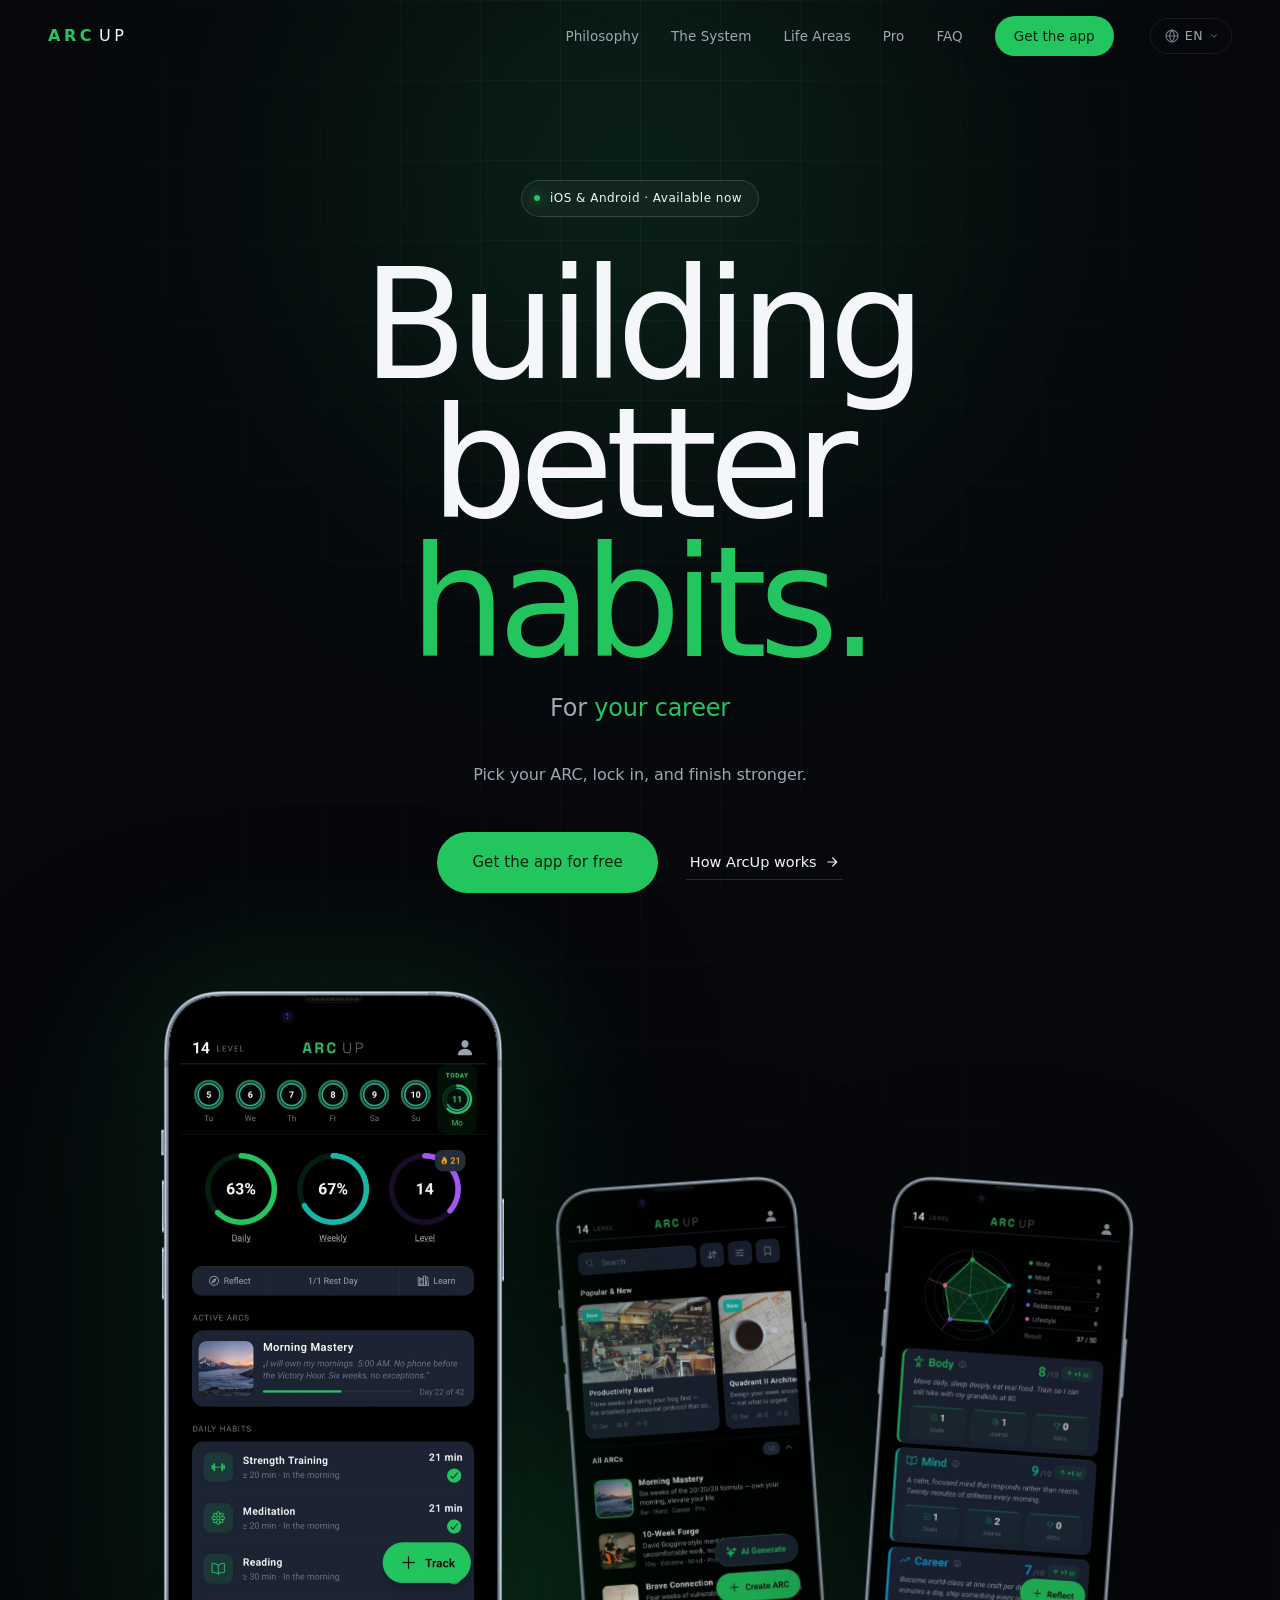
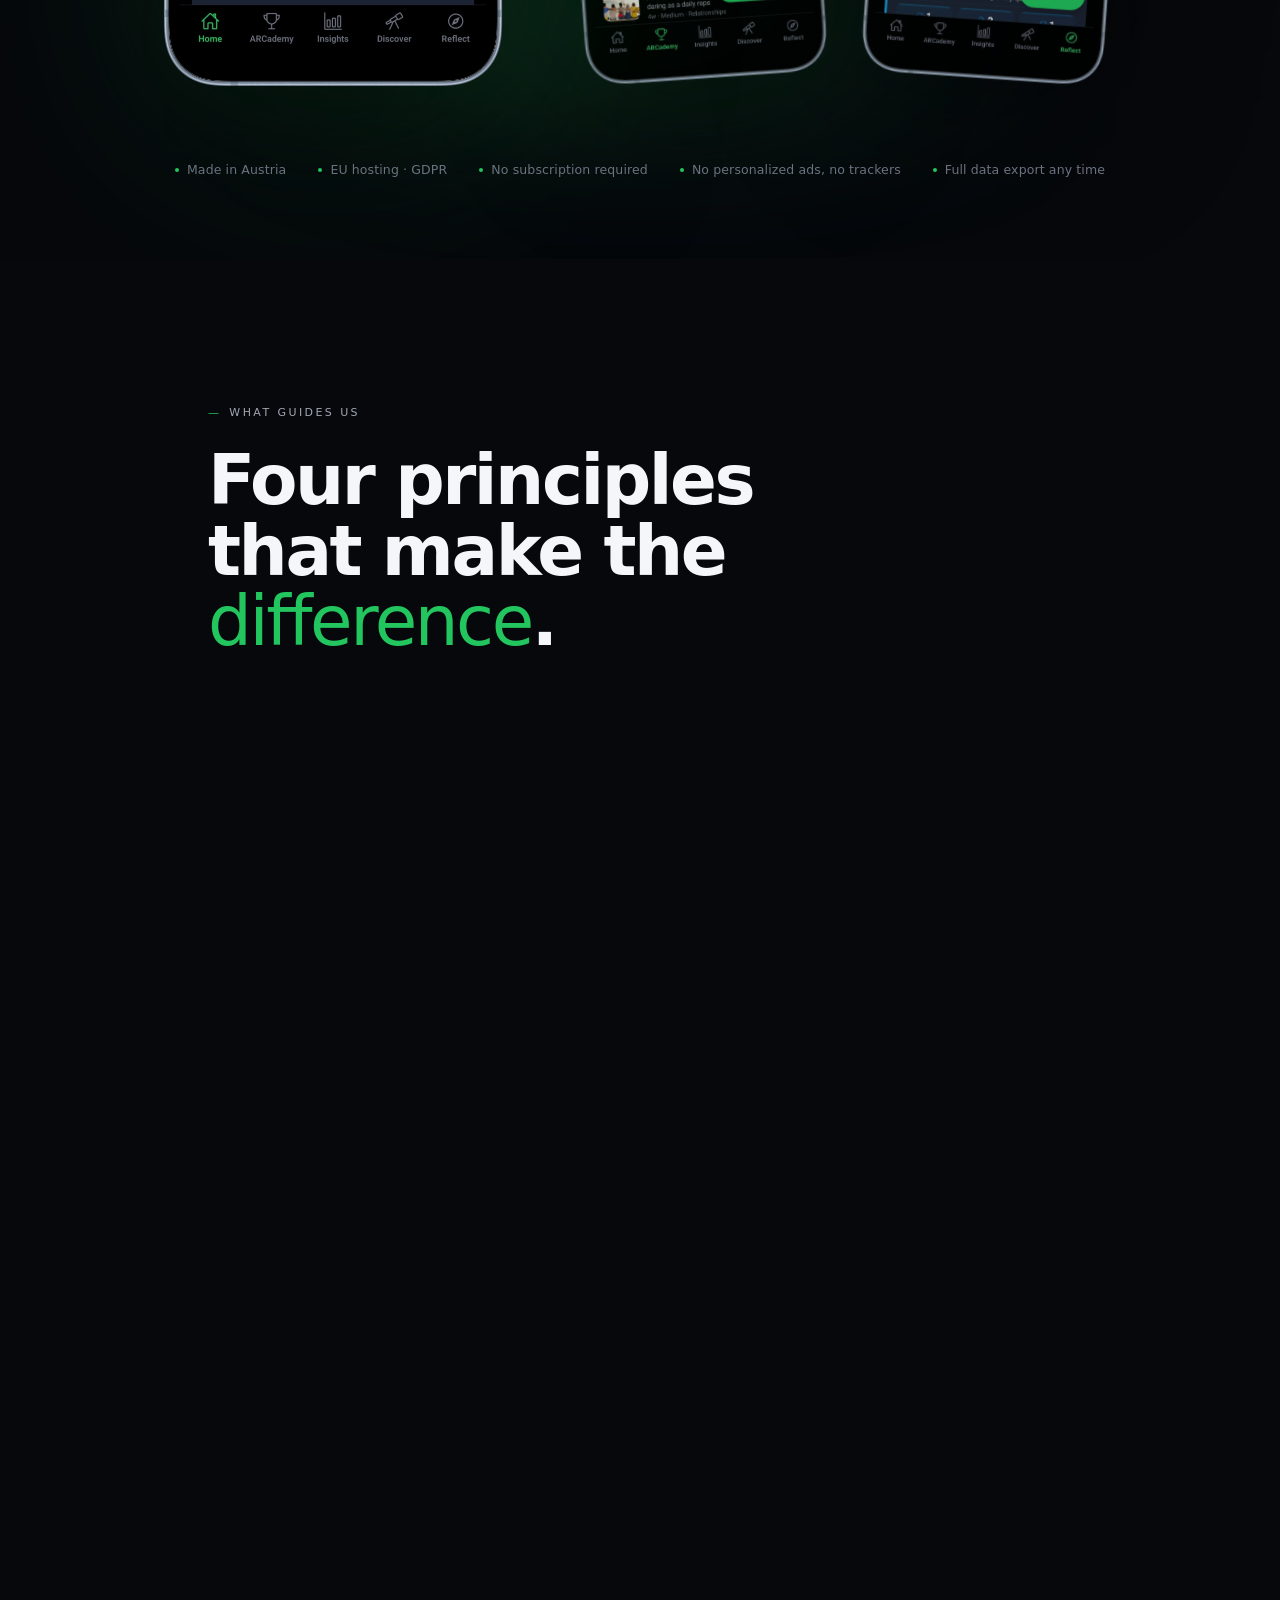
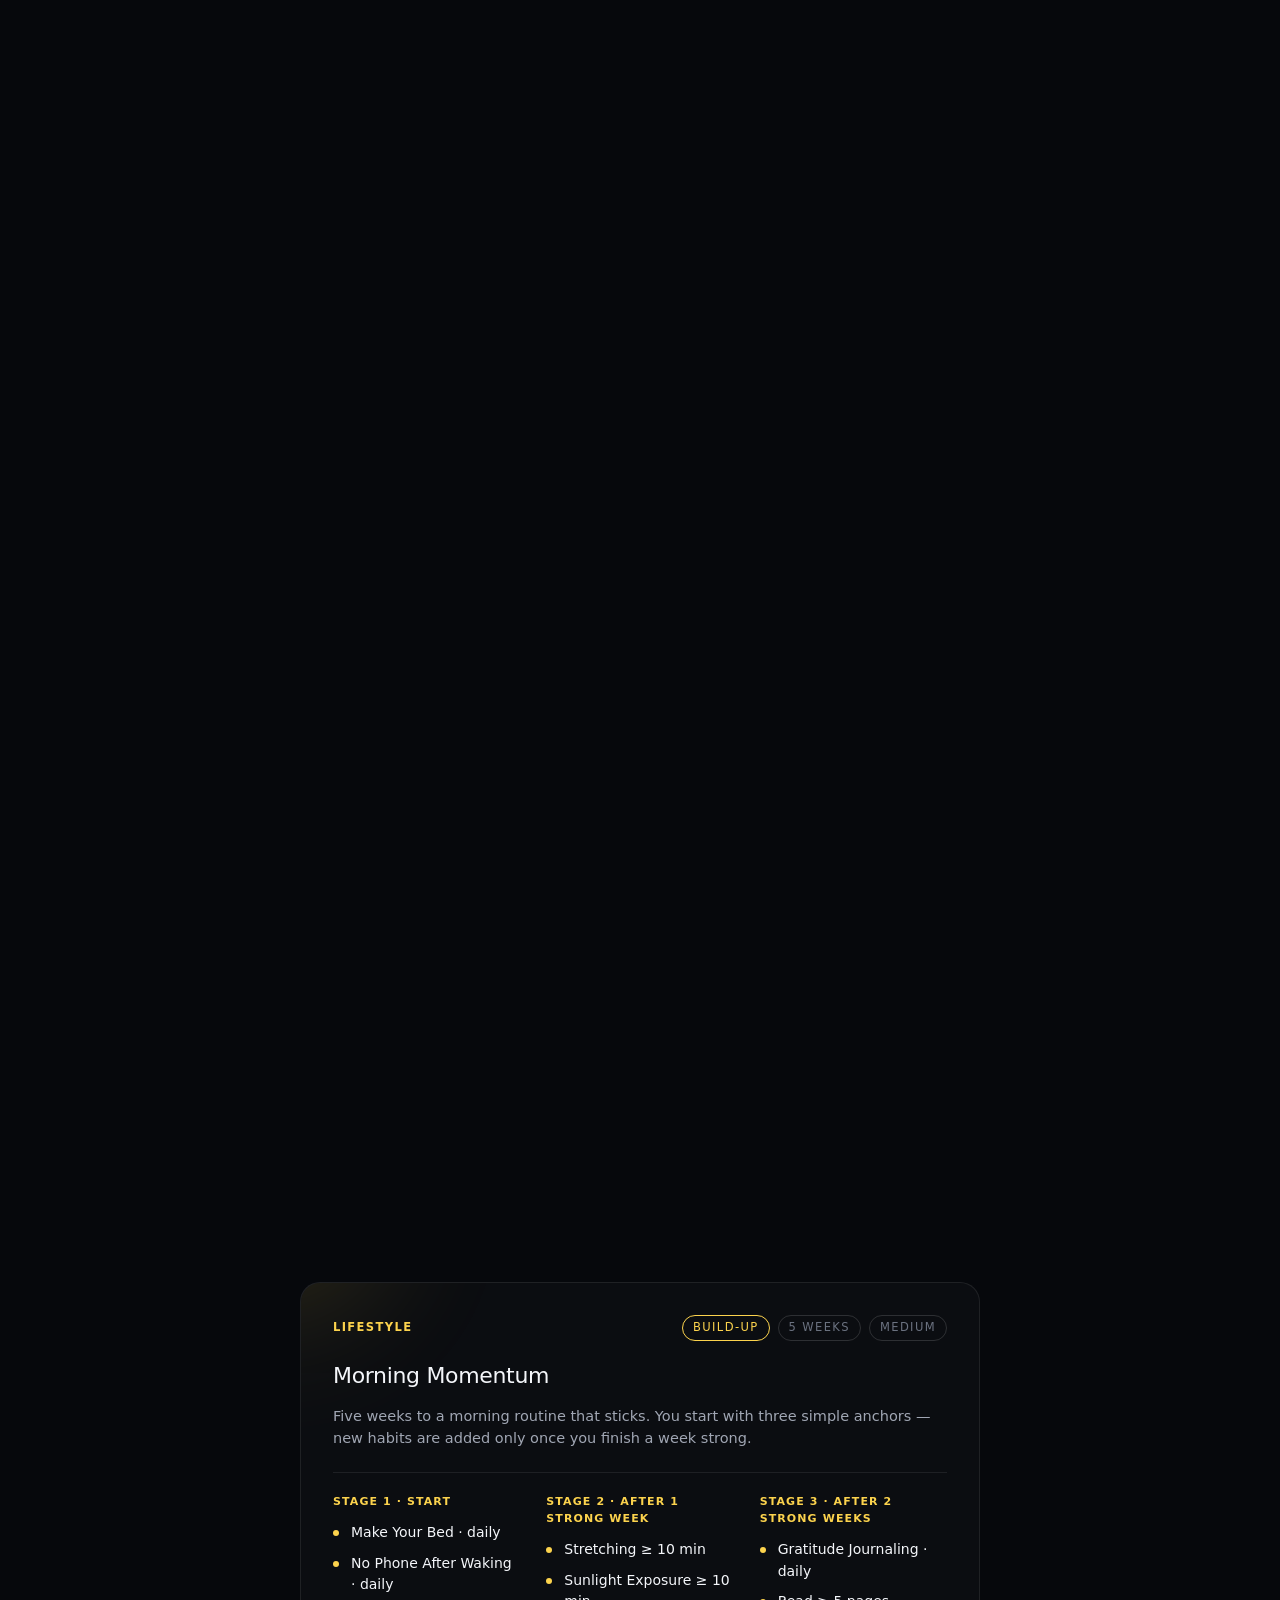
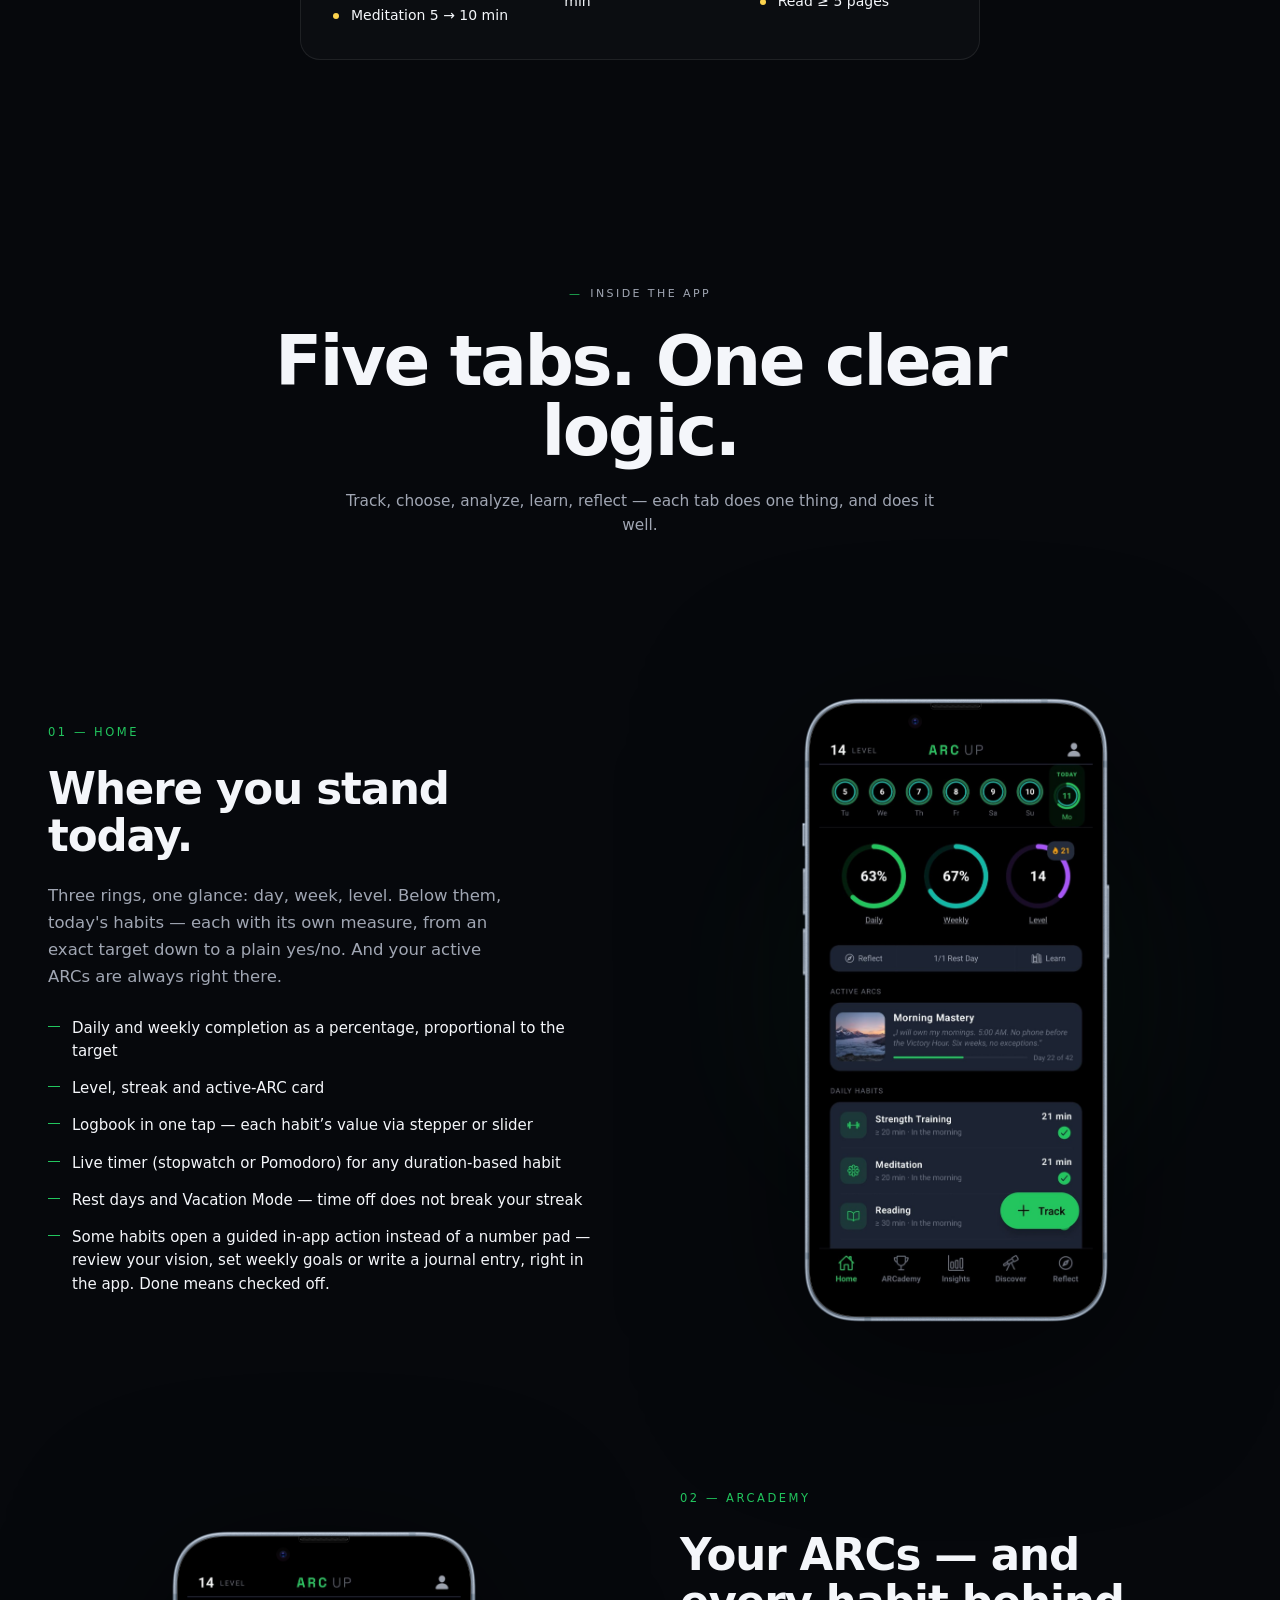
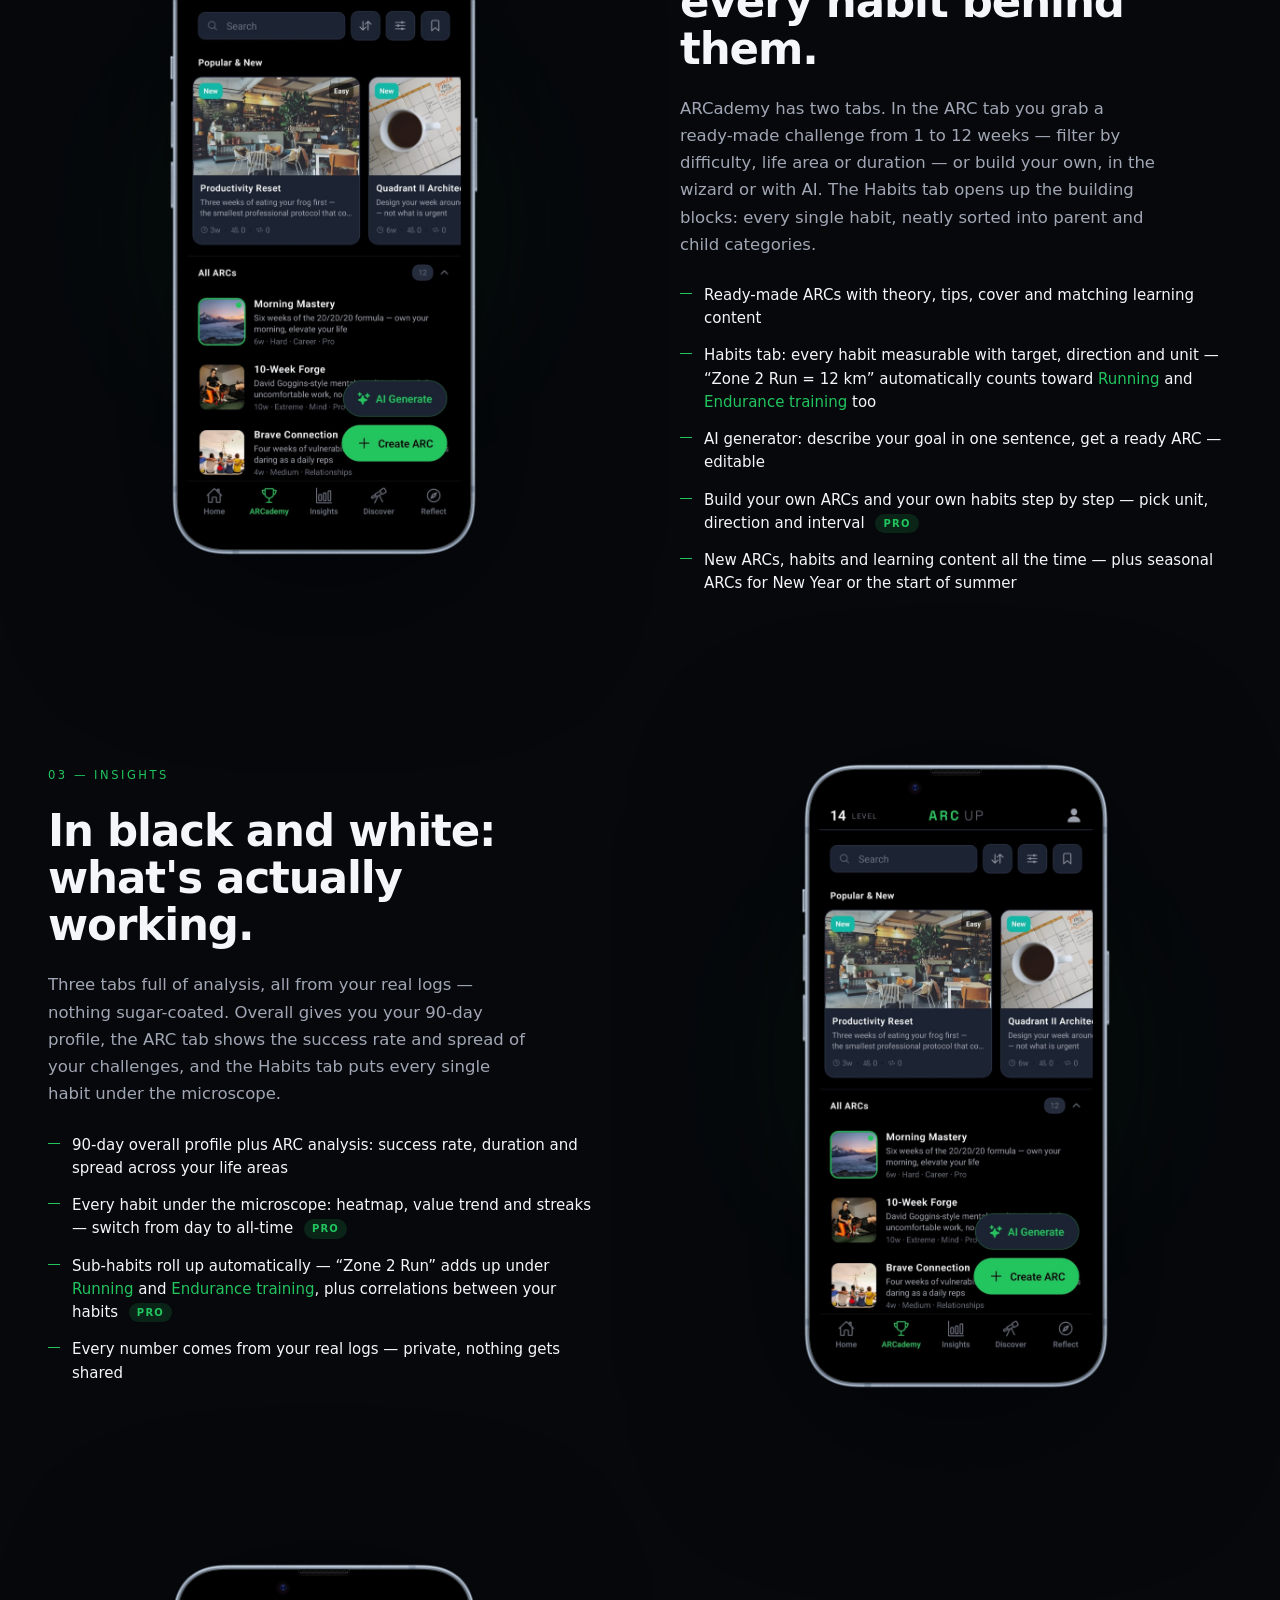
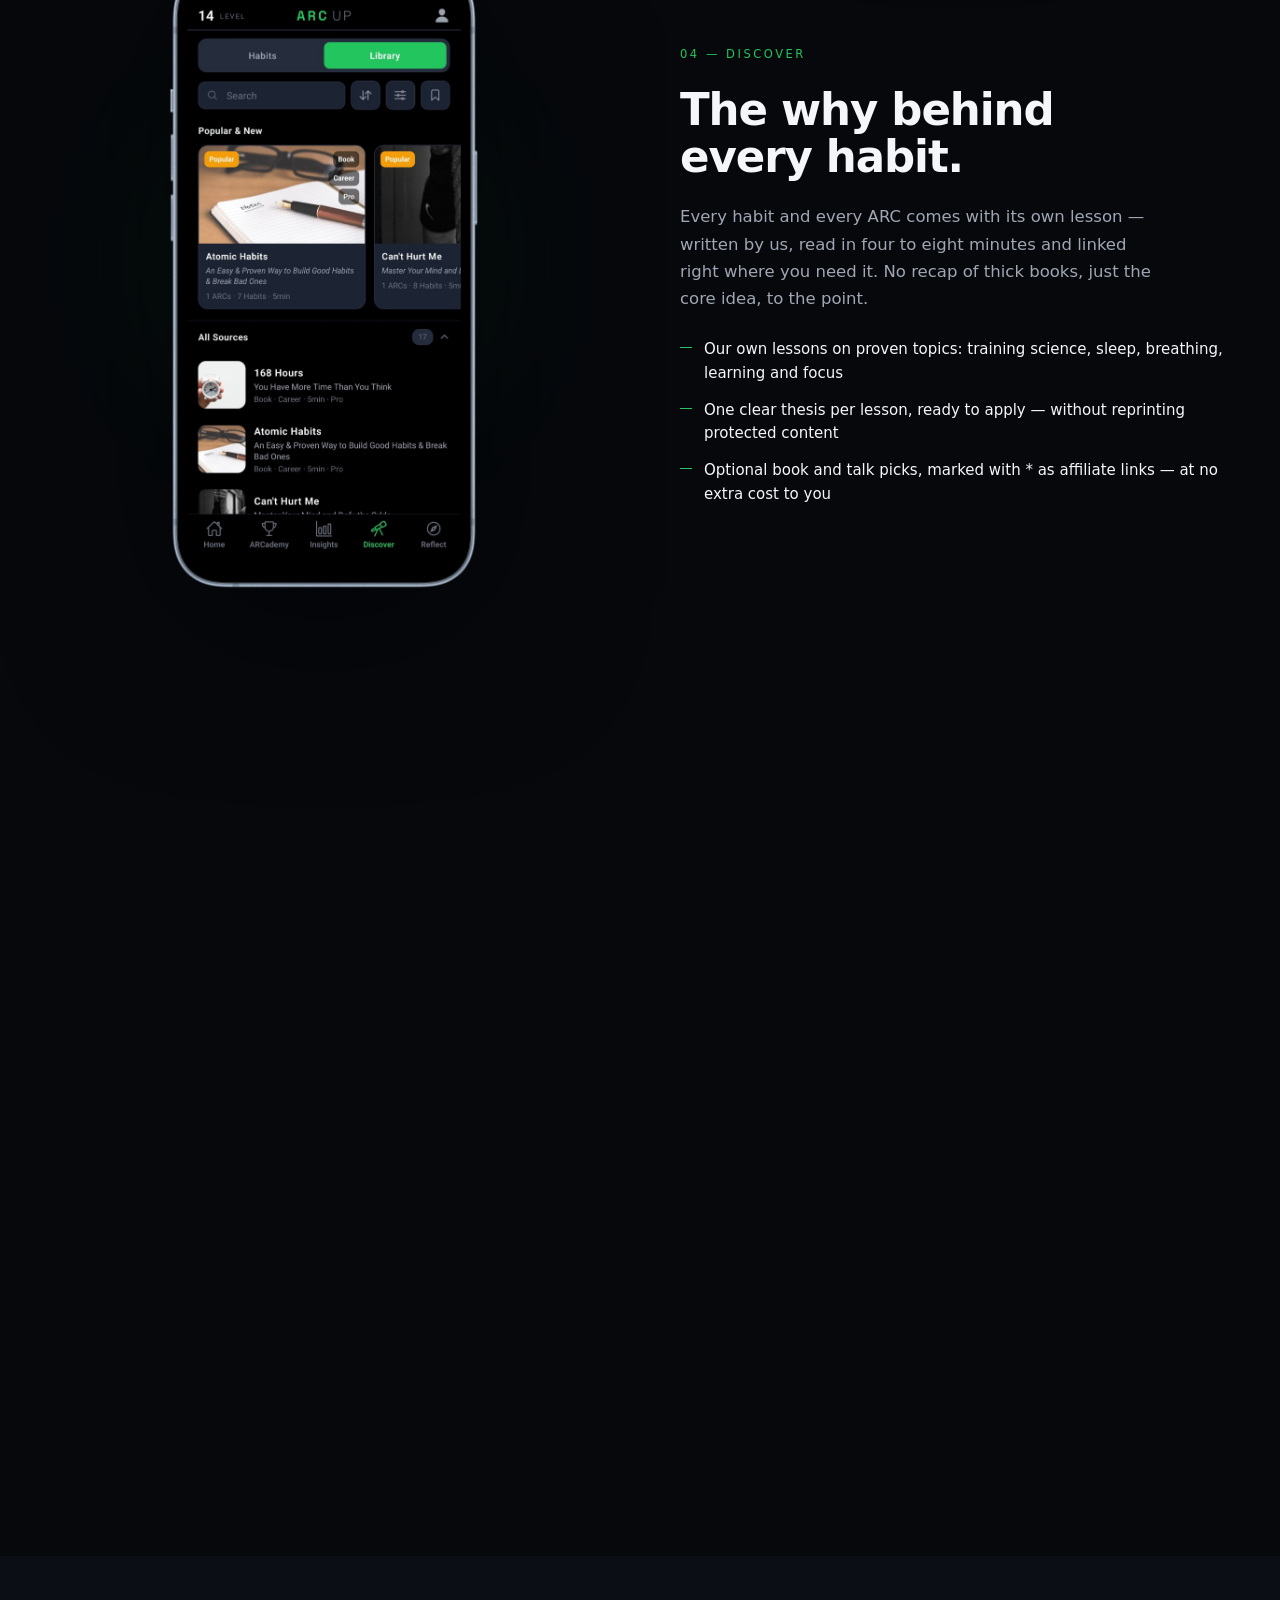
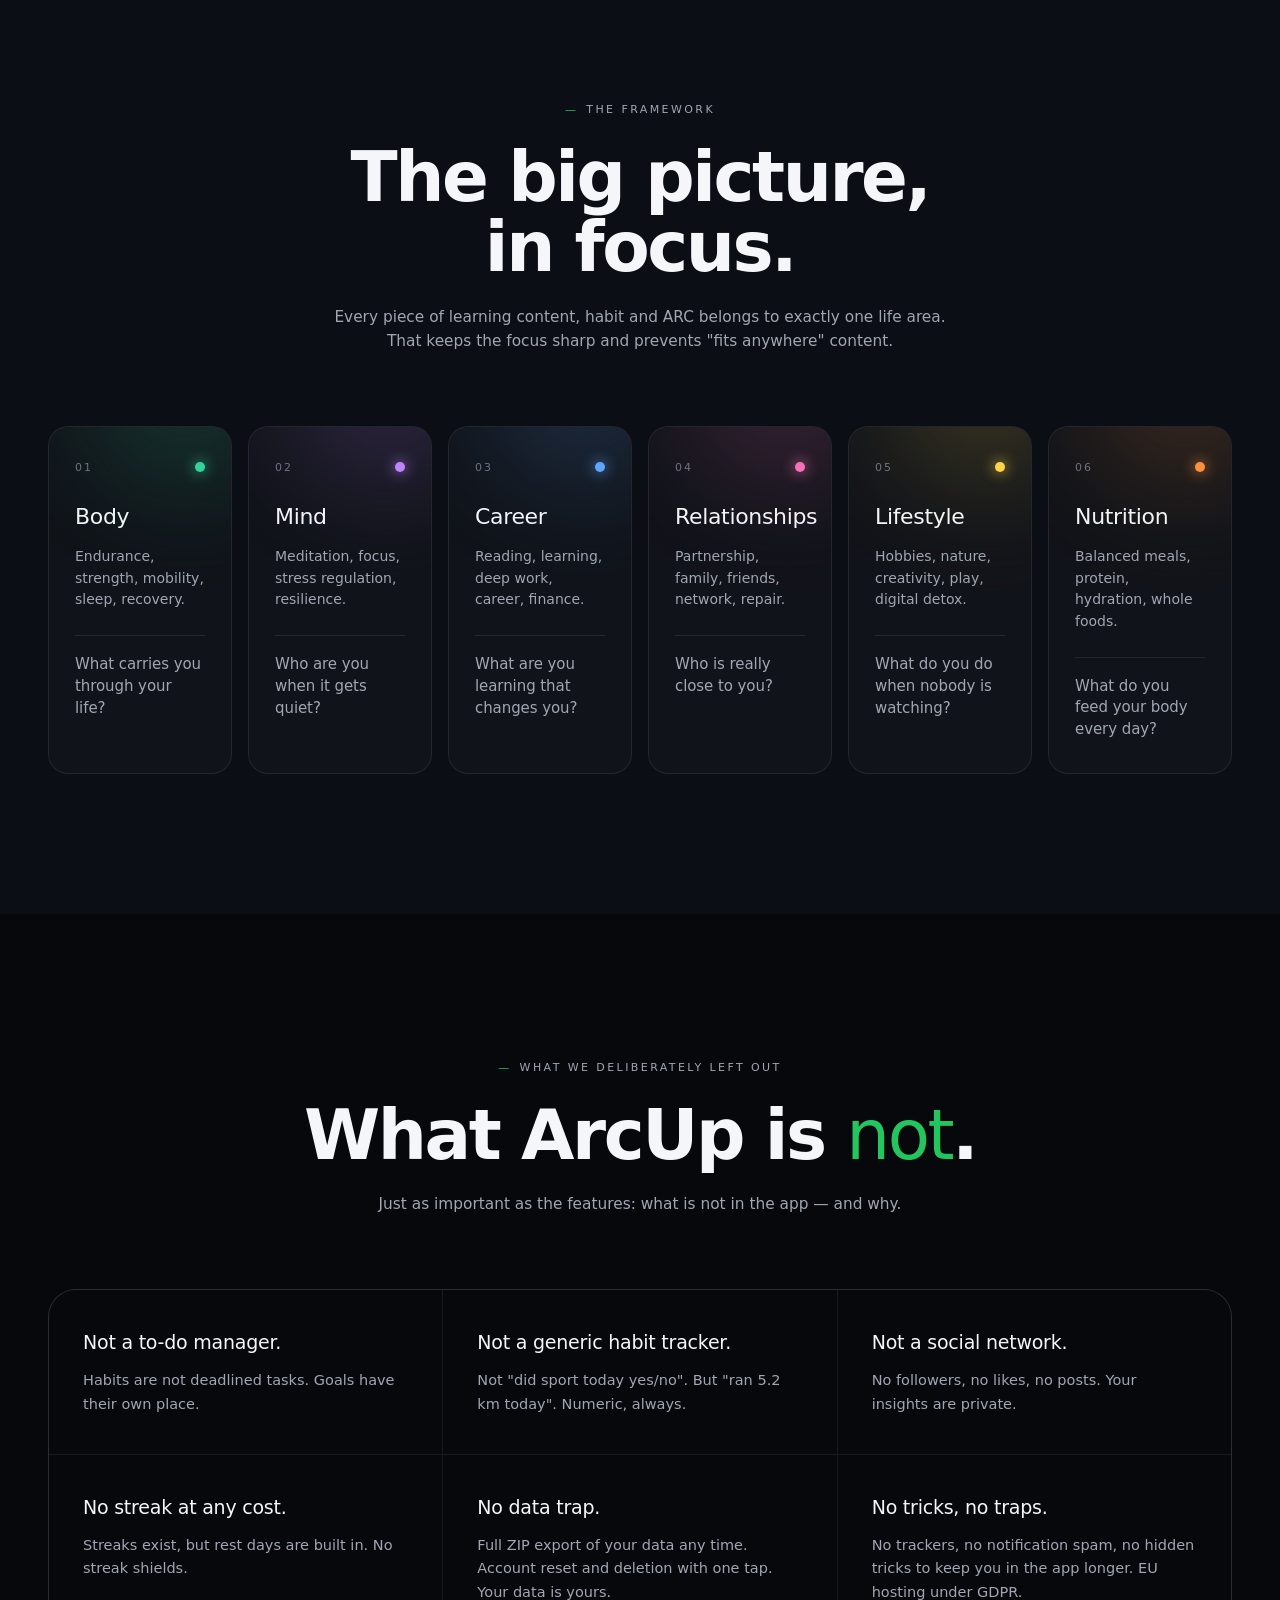
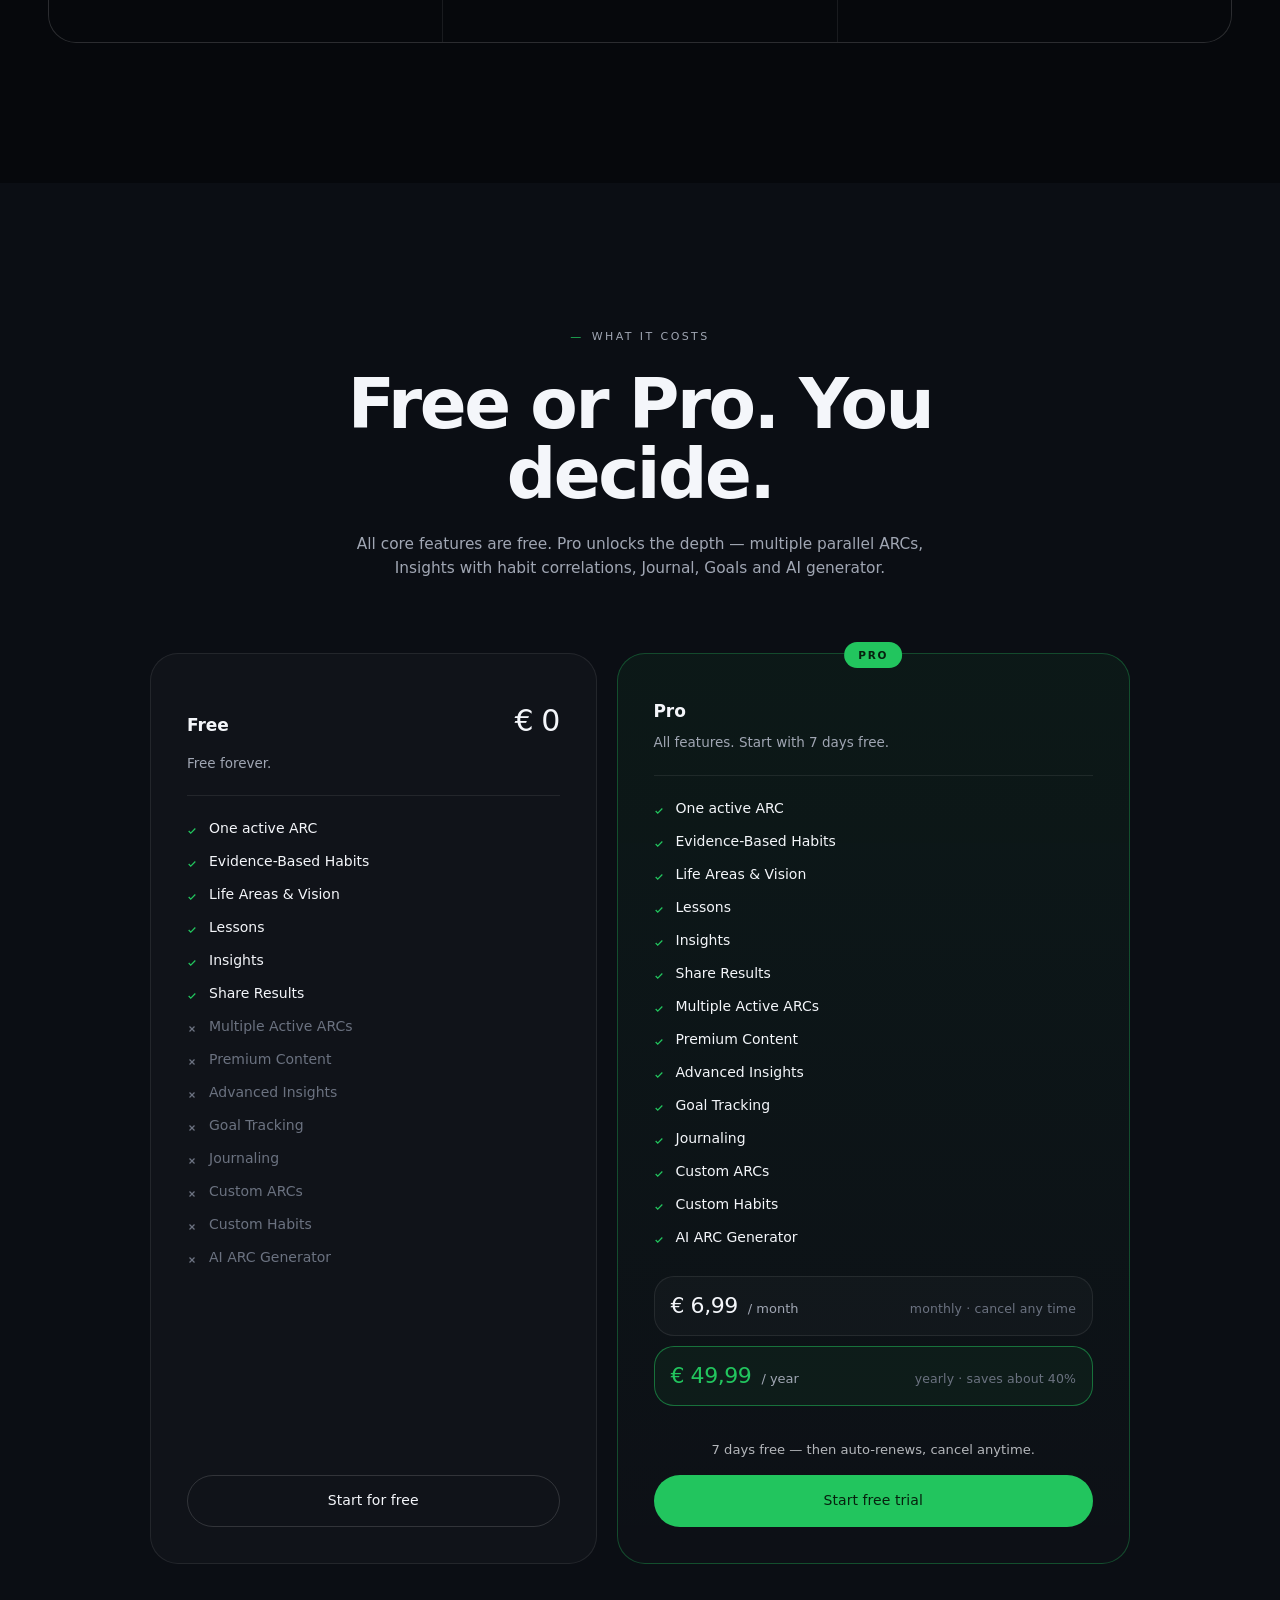
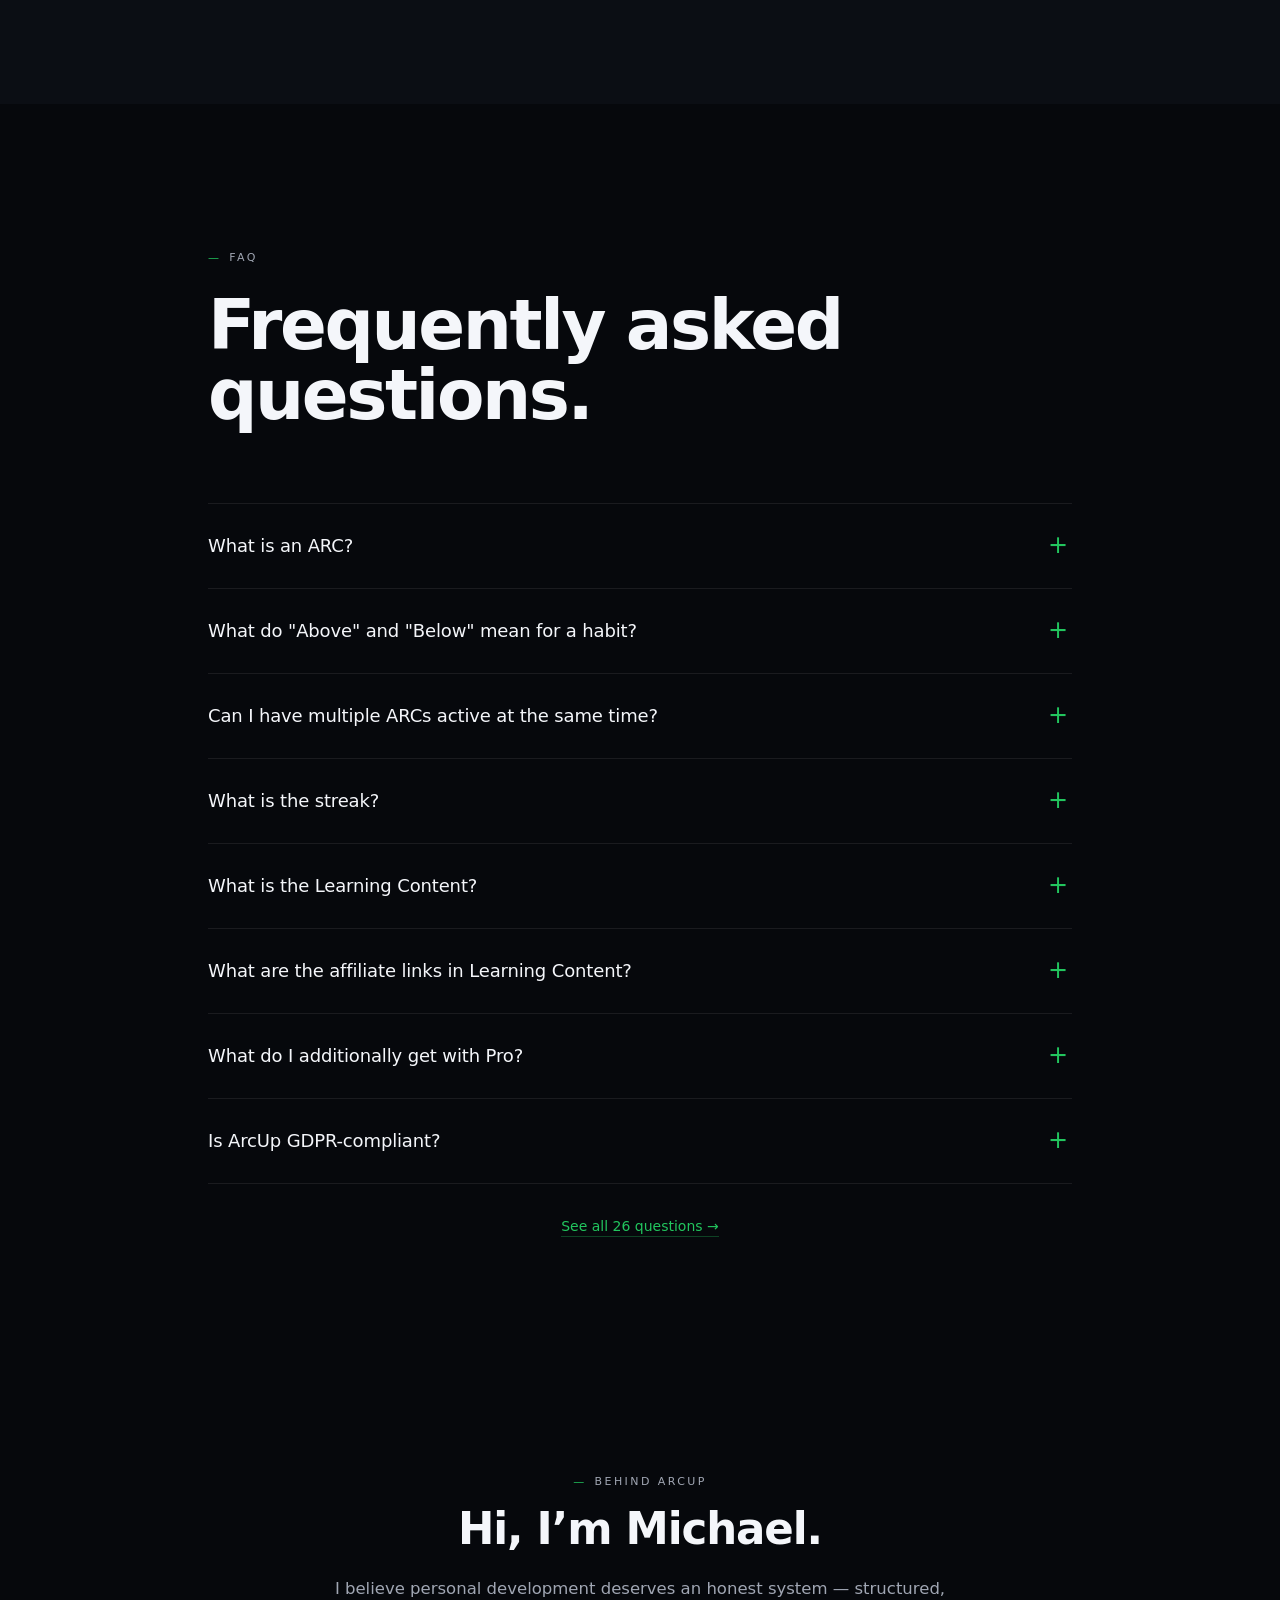
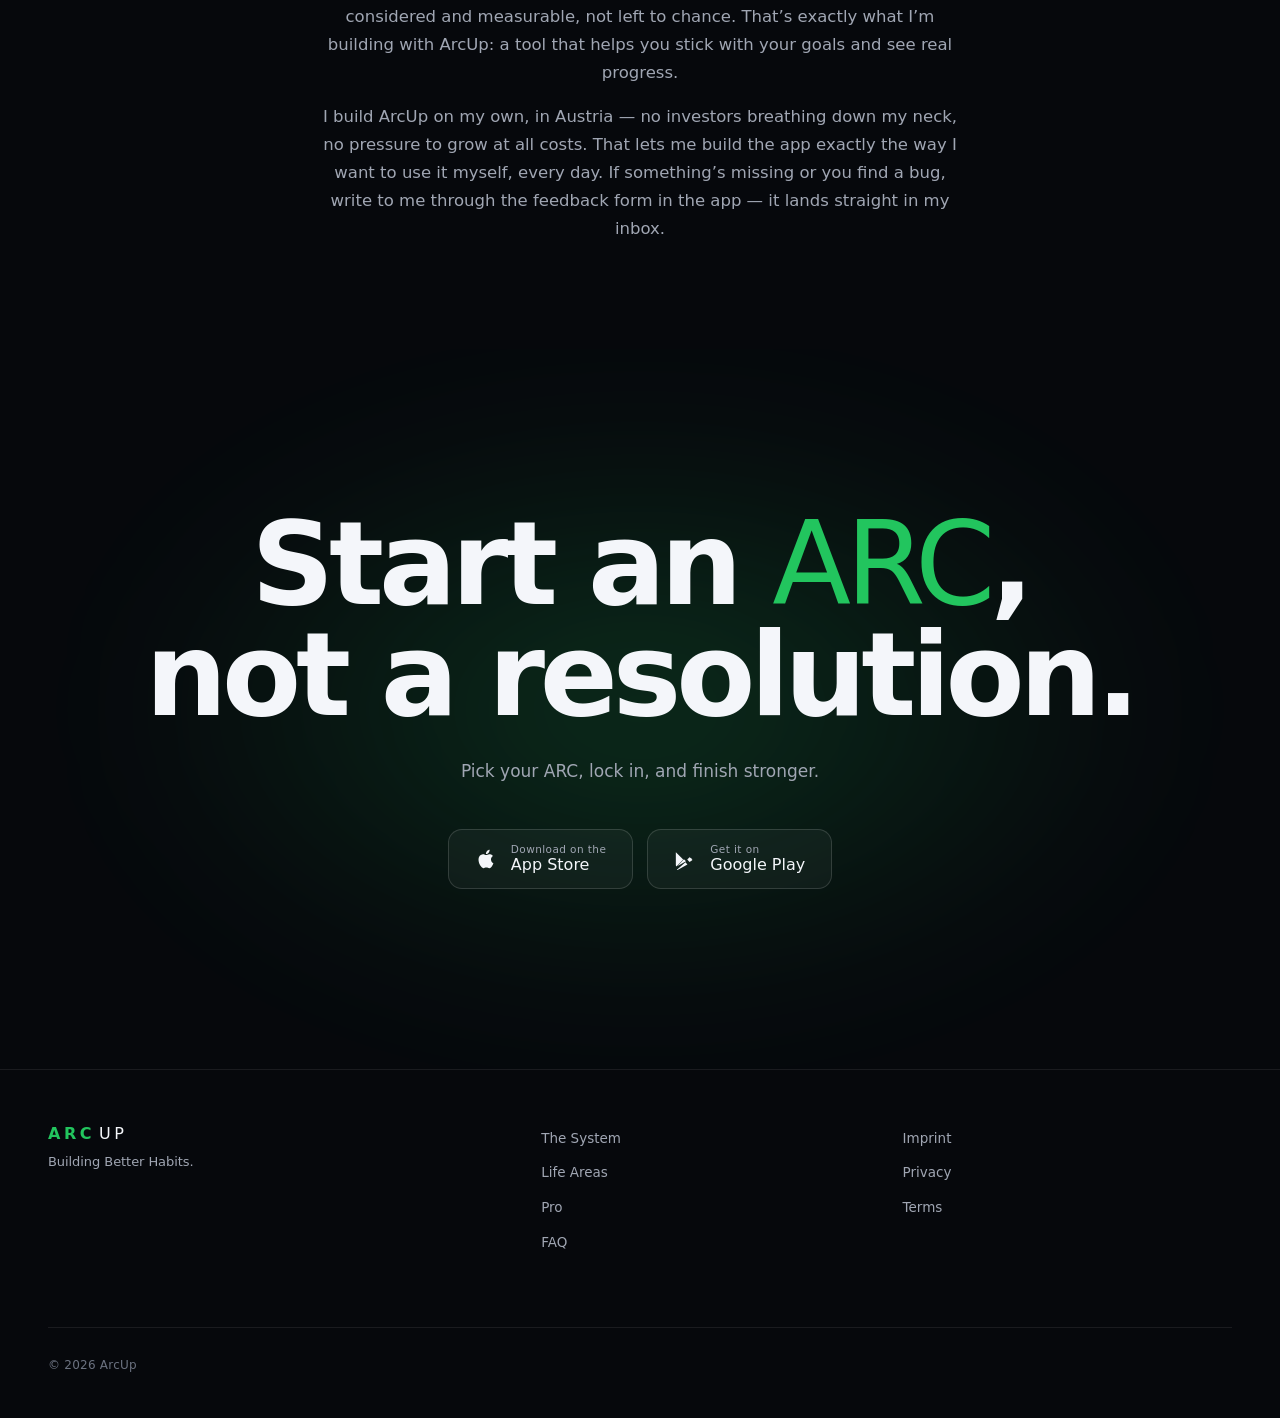
==== index.html @ 3ba41484 "All 5 Tabs erwähnen" ====
<!DOCTYPE html>
<html lang="de">
<head>
  <meta charset="UTF-8" />
  <meta name="viewport" content="width=device-width, initial-scale=1.0" />
  <script>(function(){try{var s=['de','en','es','fr','it'],l=localStorage.getItem('arcup-lang')||(navigator.language||'de').slice(0,2).toLowerCase();document.documentElement.lang=s.indexOf(l)>-1?l:'de';}catch(e){}})();</script>
  <title>ArcUp — Building Better Habits</title>
  <meta name="description" content="Pick your ARC, lock in, and finish stronger. ArcUp macht aus großen Zielen messbare Schritte — Tag für Tag, in sechs Lebensbereichen." />
  <meta name="theme-color" content="#06080C" />
  <link rel="icon" href="/favicon.ico" sizes="any" />
  <link rel="icon" type="image/png" href="./assets/favicon.png?v=2" />
  <link rel="apple-touch-icon" href="./assets/icon.png?v=2" />

  <meta property="og:site_name" content="ArcUp" />
  <meta property="og:title" content="ArcUp — Building Better Habits" />
  <meta property="og:description" content="Verbinde deine Vision mit deinem Alltag: ArcUp macht aus großen Zielen messbare Schritte — Tag für Tag, in sechs Lebensbereichen." />
  <meta property="og:type" content="website" />
  <meta property="og:url" content="https://arc-up.com/" />
  <meta property="og:image" content="https://arc-up.com/assets/og-image.png" />
  <meta property="og:image:width" content="1200" />
  <meta property="og:image:height" content="630" />
  <meta property="og:image:alt" content="ArcUp — Building Better Habits" />

  <meta name="twitter:card" content="summary_large_image" />
  <meta name="twitter:title" content="ArcUp — Building Better Habits" />
  <meta name="twitter:description" content="Verbinde deine Vision mit deinem Alltag: ArcUp macht aus großen Zielen messbare Schritte — Tag für Tag, in sechs Lebensbereichen." />
  <meta name="twitter:image" content="https://arc-up.com/assets/og-image.png" />

  <link rel="preload" href="assets/fonts/geist-latin.woff2" as="font" type="font/woff2" crossorigin />

  <link rel="stylesheet" href="css/styles.css" />
  <link rel="stylesheet" href="css/i18n.css" />

  <script type="application/ld+json">
  {
    "@context": "https://schema.org",
    "@type": "WebSite",
    "name": "ArcUp",
    "url": "https://arc-up.com/"
  }
  </script>
</head>
<body>

<!-- ════════════ NAV ════════════ -->
<nav id="nav">
  <div class="container nav-inner">
    <a href="index.html" class="nav-brand" data-i18n-attr-aria-label="nav.home" aria-label="ArcUp Startseite">
      <span class="brand-mark">
        <span class="brand-arc">ARC</span><span class="brand-up">UP</span>
      </span>
    </a>
    <ul class="nav-links" id="navLinks">
      <li><a href="#philosophy" data-i18n="nav.philosophy">Philosophie</a></li>
      <li><a href="#system" data-i18n="nav.system">Das System</a></li>
      <li><a href="#areas" data-i18n="nav.areas">Lebensbereiche</a></li>
      <li><a href="#pricing" data-i18n="nav.pricing">Pro</a></li>
      <li><a href="#faq" data-i18n="nav.faq">FAQ</a></li>
      <li><a href="#download" class="btn btn-pill" data-i18n="nav.download">App laden</a></li>
      <li><div data-lang-switcher></div></li>
    </ul>
    <button class="nav-toggle" id="navToggle" data-i18n-attr-aria-label="nav.menu" aria-label="Menü öffnen">
      <span></span><span></span><span></span>
    </button>
  </div>
</nav>

<!-- ════════════ HERO ════════════ -->
<header class="hero">
  <div class="hero-bg" aria-hidden="true">
    <div class="hero-grid-lines"></div>
  </div>

  <div class="container hero-inner">

    <div class="hero-pill">
      <span class="hero-pill-dot"></span>
      <span data-i18n-html="hero.pill">iOS &amp; Android · Jetzt verfügbar</span>
    </div>

    <h1 class="hero-headline">
      <span data-i18n="hero.headline1">Building</span>
      <span data-i18n="hero.headline2">better</span>
      <span class="hero-accent" data-i18n="hero.headline3">habits.</span>
    </h1>

    <p class="hero-rotator" aria-hidden="true"><span data-i18n="hero.rotPrefix">Für</span> <span class="hero-rotator-word" id="heroRotator">deinen Körper</span></p>

    <p class="hero-sub" data-i18n-html="hero.sub">
      Pick your ARC, lock in, and finish stronger.
    </p>

    <div class="hero-cta">
      <a href="#download" class="btn btn-primary btn-lg" data-i18n="hero.ctaPrimary">App kostenlos laden</a>
      <a href="#system" class="hero-secondary">
        <span data-i18n="hero.ctaSecondary">So funktioniert ArcUp</span>
        <svg width="14" height="14" viewBox="0 0 24 24" fill="none" stroke="currentColor" stroke-width="2" stroke-linecap="round" stroke-linejoin="round" aria-hidden="true"><path d="M5 12h14M13 5l7 7-7 7"/></svg>
      </a>
    </div>
  </div>

  <div class="hero-stage" aria-hidden="false">
    <div class="hero-stage-glow"></div>
    <img src="./assets/marketing/Homepage_Render.png" data-i18n-attr-alt="hero.altHome" alt="ArcUp Home — Tageserfüllung, Wochenerfüllung, Level und aktive ARCs" class="hero-phone" />
    <img src="./assets/marketing/ARCs_Render.png" data-i18n-attr-alt="hero.altARCs" alt="ARCademy — ausgewählte ARCs" class="hero-phone hero-phone--left" />
    <img src="./assets/marketing/Reflect_Render.png" data-i18n-attr-alt="hero.altRef" alt="Compass — Lebensrad" class="hero-phone hero-phone--right" />
  </div>

  <ul class="hero-trust">
    <li><span class="dot"></span><span data-i18n="hero.trust1">Made in Austria</span></li>
    <li><span class="dot"></span><span data-i18n="hero.trust2">EU-Hosting · DSGVO</span></li>
    <li><span class="dot"></span><span data-i18n="hero.trust3">Kein Abo-Zwang</span></li>
    <li><span class="dot"></span><span data-i18n="hero.trust4">Keine personalisierte Werbung, keine Tracker</span></li>
    <li><span class="dot"></span><span data-i18n="hero.trust5">Voller Datenexport jederzeit</span></li>
  </ul>
</header>

<!-- ════════════ PRINZIPIEN ════════════ -->
<section class="section philosophy" id="philosophy">
  <div class="container narrow manifesto">
    <span class="overline" data-i18n="mani.overline">Was uns leitet</span>
    <h2 class="display-md" data-i18n-html="mani.title">
      Vier Prinzipien,<br />
      die den <em>Unterschied</em> machen.
    </h2>

    <div class="principles">
      <div class="principle">
        <span class="principle-num">01</span>
        <h3 data-i18n="p1.h">Strukturiert statt beliebig.</h3>
        <p data-i18n="p1.b">Gewohnheiten sind keine Freitext-Notizen, sondern klar definiert: ein messbarer Zielwert mit Richtung (≥ oder ≤) und Einheit — oder ein klares Ja/Nein, wo das der ehrlichere Maßstab ist. Und sie bauen aufeinander auf — ein Zone-2-Lauf zählt automatisch auch für die übergeordnete Gewohnheit Ausdauertraining.</p>
      </div>
      <div class="principle">
        <span class="principle-num">02</span>
        <h3 data-i18n="p2.h">Selbstbestimmt statt vorgeschrieben.</h3>
        <p data-i18n="p2.b">Du entscheidest, woran du arbeitest: einen fertigen ARC starten, im Assistenten einen eigenen bauen oder per KI aus einem Satz generieren — mit deinen Zielwerten. ArcUp gibt die Struktur, die Richtung gibst du.</p>
      </div>
      <div class="principle">
        <span class="principle-num">03</span>
        <h3 data-i18n="p3.h">Belegt statt behauptet.</h3>
        <p data-i18n="p3.b">Jede Empfehlung beruht auf einem belegbaren Lerninhalt — Buch, Studie, Vortrag oder eigene Recherche. Wir behaupten nichts, was wir nicht stützen können.</p>
      </div>
      <div class="principle">
        <span class="principle-num">04</span>
        <h3 data-i18n="p4.h">Steigern statt wiederholen.</h3>
        <p data-i18n="p4.b">Wachstum passiert auf zwei Ebenen: Zielwerte steigen linear über die ARC-Dauer — von 1 auf 5 km, von 5 auf 20 Minuten. Und der ARC selbst wächst in Stufen — du startest schlank und schaltest neue Gewohnheiten erst frei, wenn du eine Woche stark abschließt. Gesteigert, nicht wiederholt.</p>
      </div>
    </div>
  </div>
</section>

<!-- ════════════ ARC EXAMPLES — make the abstract concrete ════════════ -->
<section class="section arcs-examples">
  <div class="container">
    <div class="section-head section-head--center">
      <span class="overline" data-i18n="arcs.overline">Konkret</span>
      <h2 class="display-md" data-i18n="arcs.title">So sehen unsere ARCs aus.</h2>
      <p class="section-sub" data-i18n="arcs.sub">Vier reale ARCs aus der Sammlung — jeweils mit Dauer, Lebensbereich und den echten Gewohnheiten, Werttypen und Zielwerten, die du trackst. Einer baut sich in Stufen auf.</p>
    </div>

    <div class="arcs-grid arcs-grid--single">
      <article class="arc-example arc-example--featured" style="--area: var(--body);">
        <div class="arc-meta">
          <span class="arc-area" data-i18n="arc1.area">Körper</span>
          <span class="arc-pills">
            <span class="arc-dur" data-i18n="arc1.dur">8 Wochen</span>
            <span class="arc-dur arc-diff" data-i18n="arc1.diff">Schwer</span>
          </span>
        </div>
        <h3 data-i18n="arc1.h">Classic Winter ARC</h3>
        <p data-i18n="arc1.b">Acht Wochen Lock-in für die dunkle Jahreszeit — trainieren, erholen, lesen und Ablenkung rausschneiden, und das Jahr im Vorsprung beenden.</p>
        <ul class="arc-habits">
          <li data-i18n="arc1.h1">Ausdauertraining ≥ 180 min/Woche</li>
          <li data-i18n="arc1.h2">Krafttraining ≥ 90 min/Woche</li>
          <li data-i18n="arc1.h3">Dehnen ≥ 10 min</li>
          <li data-i18n="arc1.h4">Kältereiz · täglich</li>
          <li data-i18n="arc1.h5">Früh aufstehen · 5×/Woche</li>
          <li data-i18n="arc1.h6">Kein Snooze · täglich</li>
          <li data-i18n="arc1.h7">Wasser trinken ≥ 2 l</li>
          <li data-i18n="arc1.h8">Lesen 10 → 25 Seiten</li>
          <li data-i18n="arc1.h9">Meditation ≥ 10 min</li>
          <li data-i18n="arc1.h10">Atemübungen ≥ 15 min</li>
          <li data-i18n="arc1.h11">Tagebuch schreiben ≥ 10 min</li>
          <li data-i18n="arc1.h12">Social-Media-Zeit ≤ 1 h</li>
        </ul>
      </article>
    </div>

    <div class="arcs-grid arcs-grid--two">
      <article class="arc-example" style="--area: var(--mind);">
        <div class="arc-meta">
          <span class="arc-area" data-i18n="arc2.area">Geist</span>
          <span class="arc-pills">
            <span class="arc-dur" data-i18n="arc2.dur">6 Wochen</span>
            <span class="arc-dur arc-diff" data-i18n="arc2.diff">Mittel</span>
          </span>
        </div>
        <h3 data-i18n="arc2.h">Ruhiger Geist</h3>
        <p data-i18n="arc2.b">Sechs Wochen tägliche Praxis aus Meditation, Atmung und Dankbarkeit — von zerstreut und gestresst zu klar und ruhig.</p>
        <ul class="arc-habits">
          <li data-i18n="arc2.h1">Meditation 5 → 15 min</li>
          <li data-i18n="arc2.h2">Atemübungen ≥ 5 min</li>
          <li data-i18n="arc2.h3">Dankbarkeitstagebuch ≥ 5 min</li>
          <li data-i18n="arc2.h4">Stimmungscheck · täglich</li>
          <li data-i18n="arc2.h5">Zeit in der Natur ≥ 15 min</li>
          <li data-i18n="arc2.h6">Yoga Nidra ≥ 20 min/Woche</li>
        </ul>
      </article>

      <article class="arc-example" style="--area: var(--nutrition);">
        <div class="arc-meta">
          <span class="arc-area" data-i18n="arc3.area">Ernährung</span>
          <span class="arc-pills">
            <span class="arc-dur" data-i18n="arc3.dur">6 Wochen</span>
            <span class="arc-dur arc-diff" data-i18n="arc3.diff">Mittel</span>
          </span>
        </div>
        <h3 data-i18n="arc3.h">Ernährungs-Neustart</h3>
        <p data-i18n="arc3.b">Sechs Wochen für bessere Standards — mehr Gemüse, Wasser und selbst kochen, weniger Zucker und Fertigkost.</p>
        <ul class="arc-habits">
          <li data-i18n="arc3.h1">Gemüse 3 → 5 Portionen</li>
          <li data-i18n="arc3.h2">Wasser trinken ≥ 2 l</li>
          <li data-i18n="arc3.h3">Proteinbedarf decken · täglich</li>
          <li data-i18n="arc3.h4">Zu Hause kochen · täglich</li>
          <li data-i18n="arc3.h5">Zuckerhaltiges ≤ 1×/Tag</li>
          <li data-i18n="arc3.h6">Kein Fast Food · täglich</li>
        </ul>
      </article>
    </div>

    <div class="arcs-grid arcs-grid--single">
      <article class="arc-example arc-example--featured arc-example--staged" style="--area: var(--leisure);">
        <div class="arc-meta">
          <span class="arc-area" data-i18n="arc4.area">Lebensstil</span>
          <span class="arc-pills">
            <span class="arc-dur arc-stage-pill" data-i18n="arc4.badge">Stufenmodell</span>
            <span class="arc-dur" data-i18n="arc4.dur">5 Wochen</span>
            <span class="arc-dur arc-diff" data-i18n="arc4.diff">Mittel</span>
          </span>
        </div>
        <h3 data-i18n="arc4.h">Morgen-Momentum</h3>
        <p data-i18n="arc4.b">Fünf Wochen für eine Morgenroutine, die bleibt. Du startest mit drei einfachen Ankern — neue Gewohnheiten kommen erst dazu, wenn du eine Woche stark abschließt.</p>
        <div class="arc-stages">
          <div class="arc-stage">
            <span class="arc-stage-label" data-i18n="arc4.s1">Stufe 1 · Start</span>
            <ul class="arc-habits">
              <li data-i18n="arc4.h1">Bett machen · täglich</li>
              <li data-i18n="arc4.h2">Kein Handy nach dem Aufwachen · täglich</li>
              <li data-i18n="arc4.h3">Meditation 5 → 10 min</li>
            </ul>
          </div>
          <div class="arc-stage">
            <span class="arc-stage-label" data-i18n="arc4.s2">Stufe 2 · nach 1 starken Woche</span>
            <ul class="arc-habits">
              <li data-i18n="arc4.h4">Dehnen ≥ 10 min</li>
              <li data-i18n="arc4.h5">Sonnenlicht tanken ≥ 10 min</li>
            </ul>
          </div>
          <div class="arc-stage">
            <span class="arc-stage-label" data-i18n="arc4.s3">Stufe 3 · nach 2 starken Wochen</span>
            <ul class="arc-habits">
              <li data-i18n="arc4.h6">Dankbarkeitstagebuch · täglich</li>
              <li data-i18n="arc4.h7">Lesen ≥ 5 Seiten</li>
            </ul>
          </div>
        </div>
      </article>
    </div>
  </div>
</section>

<!-- ════════════ THE SYSTEM — 5 cinematic screen showcases ════════════ -->
<section class="section showcases" id="system">

  <div class="container">
    <div class="section-head section-head--center">
      <span class="overline" data-i18n="sys.overline">In der App</span>
      <h2 class="display-md" data-i18n="sys.title">Fünf Tabs. Eine klare Logik.</h2>
      <p class="section-sub" data-i18n="sys.sub">Tracken, wählen, auswerten, lernen, reflektieren — jeder Tab macht genau eine Sache, dafür richtig.</p>
    </div>
  </div>

  <!-- 01 — HOME -->
  <div class="showcase">
    <div class="container showcase-inner">
      <div class="showcase-copy">
        <div class="showcase-num" data-i18n="sc1.num">01 — Home</div>
        <h3 class="display-sm" data-i18n="sc1.h">Wo du heute stehst.</h3>
        <p data-i18n="sc1.b">Drei Ringe, ein Blick: Tag, Woche, Level. Darunter deine Gewohnheiten für heute — jede mit ihrem eigenen Maßstab, vom genauen Zielwert bis zum simplen Ja/Nein. Und deine aktiven ARCs hast du immer dabei.</p>
        <ul class="copy-list">
          <li data-i18n="sc1.li1">Tages- und Wochenerfüllung als Prozent, proportional zum Zielwert</li>
          <li data-i18n="sc1.li2">Level, Streak und aktive ARC-Karte</li>
          <li data-i18n="sc1.li3">Logbuch in einem Tap — Tageswert je Gewohnheit per Schrittwähler oder Schieberegler</li>
          <li data-i18n="sc1.li4">Live-Timer (Stoppuhr oder Pomodoro) für alle Dauer-Gewohnheiten</li>
          <li data-i18n="sc1.li5">Ruhetage und Urlaubsmodus — Auszeiten brechen deinen Streak nicht</li>
          <li data-i18n="sc1.li6">Manche Gewohnheiten öffnen beim Eintragen eine geführte Aktion statt eines Zahlenfelds — Vision überprüfen, Wochenziele setzen oder einen Tagebucheintrag schreiben, direkt in der App. Erledigt heißt abgehakt.</li>
        </ul>
      </div>
      <div class="showcase-art">
        <img src="./assets/marketing/Homepage_Render.png" data-i18n-attr-alt="sc1.alt" alt="ArcUp Home — Tages-, Wochen- und Level-Ringe mit aktivem Classic Winter ARC" />
      </div>
    </div>
  </div>

  <!-- 02 — ARCademy · ARCs + Gewohnheiten -->
  <div class="showcase showcase--reverse">
    <div class="container showcase-inner">
      <div class="showcase-copy">
        <div class="showcase-num" data-i18n="sc2.num">02 — ARCademy</div>
        <h3 class="display-sm" data-i18n="sc2.h">Deine ARCs — und jede Gewohnheit dahinter.</h3>
        <p data-i18n="sc2.b">Die ARCademy hat zwei Tabs. Im ARC-Tab suchst du dir eine fertige Challenge von 1 bis 12 Wochen — filterbar nach Schwierigkeit, Lebensbereich und Dauer — oder du baust dir selbst eine, im Assistenten oder per KI. Der Gewohnheiten-Tab öffnet die Bausteine dahinter: jede einzelne Gewohnheit, sauber in Ober- und Unterkategorien sortiert.</p>
        <ul class="copy-list">
          <li data-i18n="sc2.li1">Fertige ARCs mit Theorie, Tipps, Titelbild und passendem Lerninhalt</li>
          <li data-i18n-html="sc2.li2">Gewohnheiten-Tab: jede Gewohnheit messbar mit Ziel, Richtung und Einheit — „Zone 2 Laufen = 12 km" zählt automatisch auch für <em>Laufen</em> und <em>Ausdauertraining</em></li>
          <li data-i18n="sc2.li3">KI-Generator: Ziel in einem Satz beschreiben, fertigen ARC bekommen — editierbar</li>
          <li data-i18n-html="sc2.li4">Eigene ARCs und eigene Gewohnheiten Schritt für Schritt bauen — Einheit, Richtung und Intervall frei wählen <span class="pro-pill">Pro</span></li>
          <li data-i18n="sc2.li5">Ständig neue ARCs, Gewohnheiten und Lerninhalte — dazu saisonale ARCs zum Jahreswechsel oder Sommerstart</li>
        </ul>
      </div>
      <div class="showcase-art">
        <img src="./assets/marketing/ARCs_Render.png" data-i18n-attr-alt="sc2.alt" alt="ARCademy — ARCs und Gewohnheiten in einem Tab, mit Suche und Filter" />
      </div>
    </div>
  </div>

  <!-- 03 — Insights (App-Screenshot folgt · Platzhalter: ARC-Bild) -->
  <div class="showcase">
    <div class="container showcase-inner">
      <div class="showcase-copy">
        <div class="showcase-num" data-i18n="sc3.num">03 — Insights</div>
        <h3 class="display-sm" data-i18n="sc3.h">Schwarz auf weiß, was wirklich läuft.</h3>
        <p data-i18n="sc3.b">Drei Tabs voller Auswertungen, alle aus deinen echten Logs — nichts geschönt. Overall gibt dir dein 90-Tage-Profil, der ARC-Tab zeigt Erfolgsquote und Verteilung deiner Challenges, und im Gewohnheiten-Tab nimmst du jede einzelne Gewohnheit unter die Lupe.</p>
        <ul class="copy-list">
          <li data-i18n="sc3.li1">Overall-Profil über 90 Tage plus ARC-Auswertung: Erfolgsquote, Dauer und Verteilung über deine Lebensbereiche</li>
          <li data-i18n-html="sc3.li2">Jede Gewohnheit einzeln unter der Lupe: Heatmap, Wert-Verlauf und Streaks — umschaltbar von Tag bis Gesamt <span class="pro-pill">Pro</span></li>
          <li data-i18n-html="sc3.li3">Unter-Gewohnheiten rollen automatisch hoch — „Zone 2 Laufen" summiert sich unter <em>Laufen</em> und <em>Ausdauertraining</em>, dazu Korrelationen zwischen deinen Gewohnheiten <span class="pro-pill">Pro</span></li>
          <li data-i18n="sc3.li4">Jede Zahl kommt aus deinen echten Logs — privat, nichts wird geteilt</li>
        </ul>
      </div>
      <div class="showcase-art">
        <img src="./assets/marketing/ARCs_Render.png" data-i18n-attr-alt="sc3.alt" alt="Insights — Auswertungen aus deinen echten Logs (App-Screenshot folgt)" />
      </div>
    </div>
  </div>

  <!-- 04 — Discover · Lerninhalte -->
  <div class="showcase showcase--reverse">
    <div class="container showcase-inner">
      <div class="showcase-copy">
        <div class="showcase-num" data-i18n="sc4.num">04 — Discover</div>
        <h3 class="display-sm" data-i18n="sc4.h">Das Warum hinter jeder Gewohnheit.</h3>
        <p data-i18n="sc4.b">Zu jeder Gewohnheit und jedem ARC gehört ein eigener Lerninhalt — von uns geschrieben, in vier bis acht Minuten gelesen und genau dort verlinkt, wo du ihn brauchst. Kein Nacherzählen dicker Bücher, nur die Kernidee auf den Punkt.</p>
        <ul class="copy-list">
          <li data-i18n="sc4.li1">Eigene Lerninhalte zu erprobten Themen: Trainingswissenschaft, Schlaf, Atemtechnik, Lernen und Fokus</li>
          <li data-i18n="sc4.li2">Eine klare These pro Lerninhalt, sofort anwendbar — ohne geschützte Inhalte nachzudrucken</li>
          <li data-i18n="sc4.li3">Optionale Buch- und Talk-Tipps, mit * als Affiliate-Links markiert — ohne Mehrkosten für dich</li>
        </ul>
      </div>
      <div class="showcase-art">
        <img src="./assets/marketing/Quellen_Render.png" data-i18n-attr-alt="sc4.alt" alt="Discover — Lerninhalte mit eigenen redaktionellen ArcUp-Texten" />
      </div>
    </div>
  </div>

  <!-- 05 — Compass -->
  <div class="showcase">
    <div class="container showcase-inner">
      <div class="showcase-copy">
        <div class="showcase-num" data-i18n="sc5.num">05 — Compass</div>
        <h3 class="display-sm" data-i18n="sc5.h">Dein Leben auf einem Rad.</h3>
        <p data-i18n="sc5.b">Bewerte deine sechs Lebensbereiche von 1 bis 10 und sieh im Lebensrad sofort, wo die Balance kippt. Zu jedem Bereich schreibst du deine Vision, setzt Ziele und hältst im Tagebuch fest, was zählt — durchsuchbar und jederzeit editierbar.</p>
        <ul class="copy-list">
          <li data-i18n="sc5.li1">Interaktives Lebensrad über Körper, Geist, Karriere, Beziehungen, Lebensstil und Ernährung</li>
          <li data-i18n-html="sc5.li2">Vision-Statement pro Bereich <span class="pro-pill">Pro</span></li>
          <li data-i18n-html="sc5.liGoals">Ziele mit Fälligkeit pro Bereich — wöchentlich, monatlich, jährlich <span class="pro-pill">Pro</span></li>
          <li data-i18n-html="sc5.li3">Tagebuch in vier Typen: Gedanke, Lernen, Dankbarkeit, Erfolge &amp; Verluste <span class="pro-pill">Pro</span></li>
        </ul>
      </div>
      <div class="showcase-art">
        <img src="./assets/marketing/Reflect_Render.png" data-i18n-attr-alt="sc5.alt" alt="Compass — Lebensrad-Radar über deine Lebensbereiche" />
      </div>
    </div>
  </div>
</section>

<!-- ════════════ SIX LIFE AREAS ════════════ -->
<section class="section areas" id="areas">
  <div class="container">
    <div class="section-head section-head--center">
      <span class="overline" data-i18n="areas.overline">Der Rahmen</span>
      <h2 class="display-md" data-i18n-html="areas.title">Das große Ganze<br />im Blick.</h2>
      <p class="section-sub" data-i18n="areas.sub">Jeder Lerninhalt, jede Gewohnheit und jeder ARC gehört zu genau einem Lebensbereich. Das hält den Fokus klar und verhindert „passt-überall"-Inhalte.</p>
    </div>

    <div class="areas-grid">
      <article class="area" style="--area: var(--body);">
        <div class="area-head"><span class="area-num">01</span><span class="area-dot"></span></div>
        <h3 data-i18n="a1.h">Körper</h3>
        <p class="area-desc" data-i18n="a1.d">Ausdauer, Kraft, Beweglichkeit, Schlaf, Erholung.</p>
        <p class="area-q" data-i18n="a1.q">Was trägt dich durch dein Leben?</p>
      </article>
      <article class="area" style="--area: var(--mind);">
        <div class="area-head"><span class="area-num">02</span><span class="area-dot"></span></div>
        <h3 data-i18n="a2.h">Geist</h3>
        <p class="area-desc" data-i18n="a2.d">Meditation, Fokus, Stress-Regulation, Resilienz.</p>
        <p class="area-q" data-i18n="a2.q">Wer bist du, wenn es leise wird?</p>
      </article>
      <article class="area" style="--area: var(--growth);">
        <div class="area-head"><span class="area-num">03</span><span class="area-dot"></span></div>
        <h3 data-i18n="a3.h">Karriere</h3>
        <p class="area-desc" data-i18n="a3.d">Lesen, Lernen, konzentriertes Arbeiten, Karriere, Finanzen.</p>
        <p class="area-q" data-i18n="a3.q">Was lernst du, das dich verändert?</p>
      </article>
      <article class="area" style="--area: var(--relationships);">
        <div class="area-head"><span class="area-num">04</span><span class="area-dot"></span></div>
        <h3 data-i18n="a4.h">Beziehungen</h3>
        <p class="area-desc" data-i18n="a4.d">Partnerschaft, Familie, Freunde, Netzwerk, Versöhnung.</p>
        <p class="area-q" data-i18n="a4.q">Wer wird dich vermissen, wenn du fehlst?</p>
      </article>
      <article class="area" style="--area: var(--leisure);">
        <div class="area-head"><span class="area-num">05</span><span class="area-dot"></span></div>
        <h3 data-i18n="a5.h">Lebensstil</h3>
        <p class="area-desc" data-i18n="a5.d">Hobbys, Natur, Kreativität, Spiel, digitale Auszeit.</p>
        <p class="area-q" data-i18n="a5.q">Was tust du, wenn niemand zusieht?</p>
      </article>
      <article class="area" style="--area: var(--nutrition);">
        <div class="area-head"><span class="area-num">06</span><span class="area-dot"></span></div>
        <h3 data-i18n="a6.h">Ernährung</h3>
        <p class="area-desc" data-i18n="a6.d">Ausgewogene Mahlzeiten, Protein, Hydration, Whole Foods.</p>
        <p class="area-q" data-i18n="a6.q">Was gibst du deinem Körper jeden Tag?</p>
      </article>
    </div>
  </div>
</section>

<!-- ════════════ NOT THIS ════════════ -->
<section class="section not-this">
  <div class="container">
    <div class="section-head section-head--center">
      <span class="overline" data-i18n="not.over">Was wir bewusst weggelassen haben</span>
      <h2 class="display-md" data-i18n-html="not.h">Was ArcUp <em>nicht</em> ist.</h2>
      <p class="section-sub" data-i18n="not.sub">Genauso wichtig wie die Features: was nicht in der App ist — und warum.</p>
    </div>

    <div class="not-grid">
      <div class="not-item">
        <h4 data-i18n="not1.h">Kein To-Do-Manager.</h4>
        <p data-i18n="not1.b">Gewohnheiten sind keine Aufgaben mit Deadline. Ziele haben einen eigenen Platz.</p>
      </div>
      <div class="not-item">
        <h4 data-i18n="not2.h">Kein generischer Gewohnheits-Tracker.</h4>
        <p data-i18n="not2.b">Ein generischer Tracker kennt nur „erledigt". ArcUp misst, wie viel — „5,2 km gelaufen" — und nutzt ein klares Ja/Nein nur dort, wo es der ehrlichere Maßstab ist.</p>
      </div>
      <div class="not-item">
        <h4 data-i18n="not3.h">Kein Social Network.</h4>
        <p data-i18n="not3.b">Keine Follower, keine Likes, keine Posts. Deine Insights sind privat.</p>
      </div>
      <div class="not-item">
        <h4 data-i18n="not4.h">Kein Streak um jeden Preis.</h4>
        <p data-i18n="not4.b">Streaks gibt es, aber Rest-Days sind eingebaut. Es gibt keine Streak-Shields.</p>
      </div>
      <div class="not-item">
        <h4 data-i18n="not5.h">Keine Datenfalle.</h4>
        <p data-i18n="not5.b">Voller ZIP-Export deiner Daten jederzeit. Konto-Reset und -Löschung mit einem Tap. Deine Daten gehören dir.</p>
      </div>
      <div class="not-item">
        <h4 data-i18n="not6.h">Keine Tricks, keine Fallen.</h4>
        <p data-i18n="not6.b">Keine Tracker, kein Notification-Spam, keine versteckten Fallen, die dich länger in der App halten. EU-Hosting nach DSGVO.</p>
      </div>
    </div>
  </div>
</section>

<!-- ════════════ PRICING ════════════ -->
<section class="section pricing" id="pricing">
  <div class="container">
    <div class="section-head section-head--center">
      <span class="overline" data-i18n="pr.over">Was es kostet</span>
      <h2 class="display-md" data-i18n="pr.h">Free oder Pro. Du entscheidest.</h2>
      <p class="section-sub" data-i18n="pr.sub">Alle Kernfunktionen sind kostenlos. Pro schaltet die Tiefe frei — mehrere parallele ARCs, Insights mit Gewohnheits-Korrelationen, Tagebuch, Ziele und KI-Generator.</p>
    </div>

    <div class="plans plans--two">
      <article class="plan">
        <div class="plan-head">
          <span class="plan-name" data-i18n="pr.free.name">Free</span>
          <span class="plan-price">€ 0</span>
        </div>
        <p class="plan-tag" data-i18n="pr.free.tag">Für immer kostenlos.</p>
        <ul class="plan-list">
          <li data-i18n="pf.oneActiveArc">Ein aktiver ARC</li>
          <li data-i18n="pf.evidenceBasedHabits">Fundierte Gewohnheiten</li>
          <li data-i18n="pf.lifeAreas">Lebensbereiche &amp; Vision</li>
          <li data-i18n="pf.lessons">Lerninhalte</li>
          <li data-i18n="pf.insights">Insights</li>
          <li data-i18n="pf.shareResults">Erfolge teilen</li>
          <li class="off" data-i18n="pf.multipleArcs">Mehrere aktive ARCs</li>
          <li class="off" data-i18n="pf.premiumContent">Premium-Inhalte</li>
          <li class="off" data-i18n="pf.advancedInsights">Erweiterte Insights</li>
          <li class="off" data-i18n="pf.goalTracking">Ziel-Tracking</li>
          <li class="off" data-i18n="pf.journaling">Tagebuch schreiben</li>
          <li class="off" data-i18n="pf.customArcs">Eigene ARCs</li>
          <li class="off" data-i18n="pf.customHabits">Eigene Gewohnheiten</li>
          <li class="off" data-i18n="pf.aiGenerator">KI-Generator für ARCs</li>
        </ul>
        <a href="#download" class="btn btn-ghost btn-block" data-i18n="pr.free.cta">Kostenlos starten</a>
      </article>

      <article class="plan plan--featured">
        <span class="plan-flag" data-i18n="pr.pro.flag">Pro</span>
        <div class="plan-head">
          <span class="plan-name" data-i18n="pr.pro.name">Pro</span>
        </div>
        <p class="plan-tag" data-i18n="pr.pro.tag">Alle Features. Starte mit 7 Tagen gratis.</p>

        <ul class="plan-list">
          <li data-i18n="pf.oneActiveArc">Ein aktiver ARC</li>
          <li data-i18n="pf.evidenceBasedHabits">Fundierte Gewohnheiten</li>
          <li data-i18n="pf.lifeAreas">Lebensbereiche &amp; Vision</li>
          <li data-i18n="pf.lessons">Lerninhalte</li>
          <li data-i18n="pf.insights">Insights</li>
          <li data-i18n="pf.shareResults">Erfolge teilen</li>
          <li data-i18n="pf.multipleArcs">Mehrere aktive ARCs</li>
          <li data-i18n="pf.premiumContent">Premium-Inhalte</li>
          <li data-i18n="pf.advancedInsights">Erweiterte Insights</li>
          <li data-i18n="pf.goalTracking">Ziel-Tracking</li>
          <li data-i18n="pf.journaling">Tagebuch schreiben</li>
          <li data-i18n="pf.customArcs">Eigene ARCs</li>
          <li data-i18n="pf.customHabits">Eigene Gewohnheiten</li>
          <li data-i18n="pf.aiGenerator">KI-Generator für ARCs</li>
        </ul>

        <ul class="plan-prices">
          <li>
            <span class="plan-price-amount">€ 6,99</span>
            <span class="plan-price-unit" data-i18n="pr.pro.monthly.unit">/ Monat</span>
            <span class="plan-price-label" data-i18n="pr.pro.monthly.label">monatlich · jederzeit kündbar</span>
          </li>
          <li class="plan-price-best">
            <span class="plan-price-amount">€ 49,99</span>
            <span class="plan-price-unit" data-i18n="pr.pro.yearly.unit">/ Jahr</span>
            <span class="plan-price-label" data-i18n="pr.pro.yearly.label">jährlich · spart ca. 40 %</span>
          </li>
        </ul>

        <p class="plan-trial" style="font-size:.82rem;opacity:.72;text-align:center;margin:.5rem 0 .9rem" data-i18n="pr.pro.trial">7 Tage gratis testen — danach automatische Verlängerung, jederzeit kündbar.</p>

        <a href="#download" class="btn btn-primary btn-block" data-i18n="pr.pro.cta">Gratis testen</a>
      </article>
    </div>
  </div>
</section>

<!-- ════════════ FAQ (curated highlights — full list on faq.html) ════════════ -->
<section class="section faq" id="faq">
  <div class="container narrow">
    <div class="section-head">
      <span class="overline" data-i18n="faq.over">FAQ</span>
      <h2 class="display-md" data-i18n="faq.h">Häufige Fragen.</h2>
    </div>

    <details class="qa">
      <summary data-i18n="faq03.q">Was ist ein ARC?</summary>
      <div class="qa-body" data-i18n-html="faq03.a"></div>
    </details>

    <details class="qa">
      <summary data-i18n="faq08.q">Was bedeutet „Above" und „Below" bei einer Gewohnheit?</summary>
      <div class="qa-body" data-i18n-html="faq08.a"></div>
    </details>

    <details class="qa">
      <summary data-i18n="faq11.q">Kann ich gleichzeitig mehrere ARCs aktiv haben?</summary>
      <div class="qa-body" data-i18n-html="faq11.a"></div>
    </details>

    <details class="qa">
      <summary data-i18n="faq16.q">Was ist der Streak?</summary>
      <div class="qa-body" data-i18n-html="faq16.a"></div>
    </details>

    <details class="qa">
      <summary data-i18n="faq19.q">Was sind die Lerninhalte?</summary>
      <div class="qa-body" data-i18n-html="faq19.a"></div>
    </details>

    <details class="qa">
      <summary data-i18n="faq21.q">Was sind die Affiliate-Links bei den Lerninhalten?</summary>
      <div class="qa-body" data-i18n-html="faq21.a"></div>
    </details>

    <details class="qa">
      <summary data-i18n="faq23.q">Was bekomme ich zusätzlich mit Pro?</summary>
      <div class="qa-body" data-i18n-html="faq23.a"></div>
    </details>

    <details class="qa">
      <summary data-i18n="faq37.q">Ist ArcUp DSGVO-konform?</summary>
      <div class="qa-body" data-i18n-html="faq37.a"></div>
    </details>

    <p class="faq-allcta">
      <a href="faq.html" data-i18n="faq.allCta">Alle 26 Fragen ansehen →</a>
    </p>
  </div>
</section>

<!-- ════════════ FOUNDER NOTE ════════════ -->
<section class="section founder">
  <div class="container narrow">
    <span class="overline" data-i18n="founder.over">Hinter ArcUp</span>
    <h2 class="display-sm" data-i18n="founder.h">Hi, ich bin Michael.</h2>
    <p data-i18n="founder.b1">Ich bin überzeugt: persönliche Entwicklung verdient ein ehrliches System — strukturiert, durchdacht und messbar, statt dem Zufall überlassen. Genau das baue ich mit ArcUp: ein Werkzeug, das dir hilft, an deinen Zielen dranzubleiben und echten Fortschritt zu sehen.</p>
    <p data-i18n="founder.b2">Ich entwickle ArcUp allein, in Österreich — ohne Investoren im Nacken und ohne Wachstumsdruck. So kann ich die App genau so bauen, wie ich sie selbst täglich nutzen will. Wenn dir etwas fehlt oder du einen Bug findest, schreib mir über das Feedback-Formular in der App — das landet direkt bei mir.</p>
  </div>
</section>

<!-- ════════════ CTA ════════════ -->
<section class="cta" id="download">
  <div class="container">
    <h2 class="display" data-i18n-html="cta.h">
      Starte einen <em>ARC</em>,<br />
      keinen Vorsatz.
    </h2>
    <p class="cta-sub" data-i18n-html="cta.sub">Pick your ARC, lock in, and finish stronger.</p>

    <div class="cta-stores">
      <a href="#" class="store-btn" data-i18n-attr-aria-label="cta.appStoreAria" aria-label="Im App Store laden">
        <svg width="22" height="22" viewBox="0 0 24 24" fill="currentColor" aria-hidden="true"><path d="M18.71 19.5c-.83 1.24-1.71 2.45-3.05 2.47-1.34.03-1.77-.79-3.29-.79-1.53 0-2 .77-3.27.82-1.31.05-2.3-1.32-3.14-2.53C4.25 17 2.94 12.45 4.7 9.39c.87-1.52 2.43-2.48 4.12-2.51 1.28-.02 2.5.87 3.29.87.78 0 2.26-1.07 3.8-.91.65.03 2.47.26 3.64 1.98-.09.06-2.17 1.28-2.15 3.81.03 3.02 2.65 4.03 2.68 4.04-.03.07-.42 1.44-1.38 2.83M13 3.5c.73-.83 1.94-1.46 2.94-1.5.13 1.17-.34 2.35-1.04 3.19-.69.85-1.83 1.51-2.95 1.42-.15-1.15.41-2.35 1.05-3.11z"/></svg>
        <span><small data-i18n="cta.appStoreSmall">Download on the</small><strong data-i18n="cta.appStoreBig">App Store</strong></span>
      </a>
      <a href="#" class="store-btn" data-i18n-attr-aria-label="cta.googleAria" aria-label="Bei Google Play laden">
        <svg width="22" height="22" viewBox="0 0 24 24" fill="currentColor" aria-hidden="true"><path d="M3.18 23.76c.35.19.74.24 1.12.14l.08-.05 10.3-5.95-2.23-2.23-9.27 8.09zm-1.11-19.2A1.97 1.97 0 0 0 2 5.42v13.17c0 .56.22 1.06.58 1.4l.07.07 7.38-7.38v-.17L2.07 4.56zm17.38 7.04-2.5-1.45-2.5 2.51 2.5 2.5 2.51-1.45c.72-.41.72-1.1-.01-1.11zm-15.5 8.04 9.12-5.27-2.23-2.23-6.89 7.5z"/></svg>
        <span><small data-i18n="cta.googleSmall">Get it on</small><strong data-i18n="cta.googleBig">Google Play</strong></span>
      </a>
    </div>
  </div>
</section>

<!-- ════════════ FOOTER ════════════ -->
<footer class="footer">
  <div class="container footer-inner">
    <div class="footer-brand">
      <span class="brand-mark">
        <span class="brand-arc">ARC</span><span class="brand-up">UP</span>
      </span>
      <span class="footer-tag" data-i18n="ft.tag">Building Better Habits.</span>
    </div>

    <ul class="footer-links">
      <li><a href="#system" data-i18n="ft.system">Das System</a></li>
      <li><a href="#areas" data-i18n="ft.areas">Lebensbereiche</a></li>
      <li><a href="#pricing" data-i18n="ft.pricing">Pro</a></li>
      <li><a href="faq.html" data-i18n="ft.faq">FAQ</a></li>
    </ul>

    <ul class="footer-links footer-links--legal">
      <li><a href="impressum.html" data-i18n="ft.impressum">Impressum</a></li>
      <li><a href="datenschutz.html" data-i18n="ft.datenschutz">Datenschutz</a></li>
      <li><a href="agb.html" data-i18n="ft.agb">AGB</a></li>
    </ul>

    <div class="footer-meta">
      <span>&copy; <span id="year"></span> ArcUp</span>
    </div>
  </div>
</footer>

<script src="js/i18n.js"></script>
<script src="js/animations.js"></script>
<script>
  document.getElementById('year').textContent = new Date().getFullYear();

  const toggle = document.getElementById('navToggle');
  const links  = document.getElementById('navLinks');
  toggle.addEventListener('click', () => {
    links.classList.toggle('open');
    toggle.classList.toggle('open');
  });
  links.querySelectorAll('a').forEach(a =>
    a.addEventListener('click', () => {
      links.classList.remove('open');
      toggle.classList.remove('open');
    })
  );

  // Subtle scroll-state for nav
  const nav = document.getElementById('nav');
  window.addEventListener('scroll', () => {
    nav.classList.toggle('scrolled', window.scrollY > 8);
  }, { passive: true });
</script>

</body>
</html>
---- css/styles.css ----
/* ============================================================
   ArcUp — Website v3
   Cinematic dark layout, big display typography, marketing renders.
   Inspired by once.film aesthetic principles: minimal palette,
   generous whitespace, vertical story flow, numbered sections.
   ============================================================ */

:root {
  /* Surface */
  --bg:           #06080C;
  --bg-soft:      #0B0E14;
  --bg-elev:      #11151E;
  --bg-card:      rgba(255, 255, 255, 0.025);
  --bg-card-hov:  rgba(255, 255, 255, 0.045);
  --hairline:     rgba(255, 255, 255, 0.08);
  --hairline-2:   rgba(255, 255, 255, 0.14);

  /* Text */
  --text:         #F4F6FA;
  --text-mute:    #A0A6B3;
  --text-dim:     #6B7280;

  /* Accent — ArcUp green */
  --accent:       #22C55E;
  --accent-soft:  #4ADE80;
  --accent-glow:  rgba(34, 197, 94, 0.30);

  /* Life-area hues */
  --body:          #34D399;
  --mind:          #C084FC;
  --growth:        #60A5FA;
  --relationships: #F472B6;
  --leisure:       #FCD34D;
  --nutrition:     #FB923C;

  /* Layout */
  --max:       1240px;
  --max-narrow: 920px;
  --radius:    20px;
  --radius-lg: 28px;
  --radius-sm: 10px;

  /* Type — single uniform modern grotesque */
  --font-sans:    'Geist', -apple-system, BlinkMacSystemFont, 'Segoe UI', 'Inter', system-ui, sans-serif;
}

/* ── Reset ─────────────────────────────────────────────────── */
*, *::before, *::after { box-sizing: border-box; margin: 0; padding: 0; }
html { scroll-behavior: smooth; }

body {
  font-family: var(--font-sans);
  background: var(--bg);
  color: var(--text);
  line-height: 1.55;
  font-feature-settings: 'ss01' on, 'cv11' on;
  -webkit-font-smoothing: antialiased;
  -moz-osx-font-smoothing: grayscale;
  overflow-x: hidden;
  text-rendering: optimizeLegibility;
}

a { color: inherit; text-decoration: none; }
img { max-width: 100%; display: block; }
em { font-style: normal; font-weight: 500; color: var(--accent); }

::selection { background: var(--accent); color: var(--bg); }

.container {
  width: 100%;
  max-width: var(--max);
  margin: 0 auto;
  padding: 0 28px;
}
.container.narrow { max-width: var(--max-narrow); }

.section { padding: 140px 0; position: relative; }

/* ── Typography ────────────────────────────────────────────── */
.overline {
  display: inline-block;
  font-size: 11px;
  font-weight: 500;
  letter-spacing: 0.22em;
  text-transform: uppercase;
  color: var(--text-mute);
  margin-bottom: 24px;
}
.overline::before {
  content: '— ';
  color: var(--accent);
  margin-right: 2px;
}

.display {
  font-size: clamp(54px, 9vw, 132px);
  line-height: 0.96;
  letter-spacing: -0.045em;
  font-weight: 600;
  color: var(--text);
}
.display-md {
  font-size: clamp(38px, 5.4vw, 76px);
  line-height: 1.02;
  letter-spacing: -0.035em;
  font-weight: 600;
}
.display-sm {
  font-size: clamp(28px, 3.4vw, 46px);
  line-height: 1.08;
  letter-spacing: -0.025em;
  font-weight: 600;
}

.section-head { max-width: 760px; margin-bottom: 72px; }
.section-head--center { margin-inline: auto; text-align: center; }
.section-sub {
  margin-top: 22px;
  font-size: clamp(15px, 1.2vw, 17px);
  color: var(--text-mute);
  line-height: 1.6;
  max-width: 620px;
}
.section-head--center .section-sub { margin-inline: auto; }

/* ── Brand mark ────────────────────────────────────────────── */
.brand-mark {
  display: inline-flex;
  align-items: baseline;
  font-weight: 700;
  font-size: 16px;
  letter-spacing: 0.22em;
  line-height: 1;
}
.brand-arc { color: var(--accent); }
.brand-up  { color: var(--text); font-weight: 300; margin-left: 4px; }

/* ── Buttons ───────────────────────────────────────────────── */
.btn {
  display: inline-flex;
  align-items: center;
  justify-content: center;
  gap: 8px;
  padding: 14px 26px;
  border-radius: 999px;
  font-family: var(--font-sans);
  font-size: 14px;
  font-weight: 500;
  letter-spacing: 0.005em;
  cursor: pointer;
  border: 1px solid transparent;
  background: transparent;
  color: var(--text);
  transition: transform 0.2s ease, background 0.2s ease, border-color 0.2s ease, color 0.2s ease;
  white-space: nowrap;
}
.btn-primary  { background: var(--accent); color: #06210E; }
.btn-primary:hover {
  background: var(--accent-soft);
  transform: translateY(-1px);
}
.btn-ghost {
  border-color: var(--hairline-2);
  color: var(--text);
}
.btn-ghost:hover { border-color: var(--text); background: rgba(255,255,255,0.04); }
.btn-pill { padding: 9px 18px; font-size: 13px; background: var(--accent); color: #06210E; }
.btn-pill:hover { background: var(--accent-soft); }
.btn-lg { padding: 18px 34px; font-size: 15px; }
.btn-block { display: flex; width: 100%; }

/* ════════════════════════════════════════════════════════════
   NAV
   ════════════════════════════════════════════════════════════ */
nav {
  position: fixed; top: 0; left: 0; right: 0;
  z-index: 100;
  transition: background 0.25s ease, border-color 0.25s ease, backdrop-filter 0.25s ease;
  border-bottom: 1px solid transparent;
}
nav.scrolled {
  background: rgba(6, 8, 12, 0.72);
  backdrop-filter: blur(20px) saturate(140%);
  -webkit-backdrop-filter: blur(20px) saturate(140%);
  border-bottom-color: var(--hairline);
}
.nav-inner {
  display: flex;
  align-items: center;
  height: 72px;
  gap: 32px;
}
.nav-brand { display: flex; align-items: center; }

.nav-links {
  display: flex;
  align-items: center;
  gap: 32px;
  list-style: none;
  margin-left: auto;
}
.nav-links a {
  font-size: 13.5px;
  color: var(--text-mute);
  font-weight: 400;
  letter-spacing: 0.005em;
  transition: color 0.15s ease;
}
.nav-links a:hover { color: var(--text); }
.nav-links .btn-pill { color: #06210E; }

.nav-toggle {
  display: none;
  flex-direction: column;
  justify-content: space-between;
  width: 26px;
  height: 18px;
  background: none;
  border: none;
  margin-left: auto;
  cursor: pointer;
}
.nav-toggle span {
  height: 1.5px;
  background: var(--text);
  display: block;
  transition: transform 0.25s ease, opacity 0.25s ease;
}
.nav-toggle.open span:nth-child(1) { transform: translateY(8px) rotate(45deg); }
.nav-toggle.open span:nth-child(2) { opacity: 0; }
.nav-toggle.open span:nth-child(3) { transform: translateY(-8px) rotate(-45deg); }

/* ════════════════════════════════════════════════════════════
   HERO — Cinematic, once.film-inspired
   ════════════════════════════════════════════════════════════ */
.hero {
  position: relative;
  padding: 180px 0 0;
  overflow: hidden;
  isolation: isolate;
  min-height: 100vh;
  display: flex;
  flex-direction: column;
}

/* Background — soft radial wash + subtle grid lines */
.hero-bg {
  position: absolute;
  inset: 0;
  pointer-events: none;
  z-index: -1;
}
.hero-bg::before {
  content: '';
  position: absolute;
  top: -20%; left: 50%;
  width: 1100px; height: 1100px;
  transform: translateX(-50%);
  background: radial-gradient(circle, var(--accent-glow) 0%, transparent 60%);
  filter: blur(110px);
  opacity: 0.55;
}
.hero-bg::after {
  content: '';
  position: absolute;
  bottom: 0; left: 0; right: 0;
  height: 50%;
  background: linear-gradient(180deg, transparent 0%, var(--bg) 100%);
}
.hero-grid-lines {
  position: absolute;
  inset: 0;
  background-image:
    linear-gradient(to right, rgba(255,255,255,0.035) 1px, transparent 1px),
    linear-gradient(to bottom, rgba(255,255,255,0.035) 1px, transparent 1px);
  background-size: 80px 80px;
  mask-image: radial-gradient(ellipse at center top, black 0%, transparent 70%);
  -webkit-mask-image: radial-gradient(ellipse at center top, black 0%, transparent 70%);
}

/* Inner content — centered story */
.hero-inner {
  text-align: center;
  position: relative;
  z-index: 2;
}

.hero-pill {
  display: inline-flex;
  align-items: center;
  gap: 10px;
  font-size: 12px;
  font-weight: 500;
  color: var(--text);
  letter-spacing: 0.04em;
  padding: 8px 16px 8px 12px;
  border-radius: 999px;
  border: 1px solid var(--hairline-2);
  background: rgba(255,255,255,0.04);
  backdrop-filter: blur(8px);
  -webkit-backdrop-filter: blur(8px);
  margin-bottom: 40px;
}
.hero-pill-dot {
  width: 6px; height: 6px;
  border-radius: 50%;
  background: var(--accent);
  box-shadow: 0 0 14px var(--accent);
  animation: pulse 2.4s ease-in-out infinite;
}
@keyframes pulse {
  0%, 100% { opacity: 1; transform: scale(1); }
  50%      { opacity: 0.5; transform: scale(0.85); }
}

/* Massive 3-line headline */
.hero-headline {
  font-size: clamp(64px, 12vw, 180px);
  line-height: 0.88;
  letter-spacing: -0.055em;
  font-weight: 500;
  color: var(--text);
  margin: 0 auto;
  display: flex;
  flex-direction: column;
  gap: 4px;
  max-width: 1100px;
}
.hero-headline span {
  display: block;
}
.hero-accent {
  color: var(--accent);
  font-style: normal;
}

.hero-sub {
  max-width: 580px;
  margin: 36px auto 0;
  font-size: clamp(15px, 1.25vw, 18px);
  line-height: 1.55;
  color: var(--text-mute);
  letter-spacing: -0.005em;
}

.hero-cta {
  display: flex;
  justify-content: center;
  align-items: center;
  gap: 28px;
  margin-top: 44px;
  flex-wrap: wrap;
}
.hero-secondary {
  display: inline-flex;
  align-items: center;
  gap: 8px;
  font-size: 14.5px;
  font-weight: 500;
  color: var(--text);
  padding: 6px 4px;
  border-bottom: 1px solid var(--hairline-2);
  transition: color 0.2s ease, border-color 0.2s ease, gap 0.2s ease;
}
.hero-secondary:hover {
  color: var(--accent);
  border-bottom-color: var(--accent);
  gap: 12px;
}

/* The stage — center phone + two side phones */
.hero-stage {
  position: relative;
  margin-top: 88px;
  display: flex;
  align-items: flex-end;
  justify-content: center;
  gap: clamp(28px, 4vw, 72px);
  z-index: 1;
  padding: 0 24px;
  perspective: 1400px;
}
.hero-stage-glow {
  position: absolute;
  width: 70%; height: 60%;
  bottom: 0; left: 15%;
  background: radial-gradient(ellipse at bottom, var(--accent-glow) 0%, transparent 65%);
  filter: blur(80px);
  z-index: -1;
}
.hero-phone {
  height: auto;
  filter: drop-shadow(0 40px 80px rgba(0, 0, 0, 0.55));
  transition: transform 0.6s cubic-bezier(0.22, 1, 0.36, 1);
}
.hero-phone:not(.hero-phone--left):not(.hero-phone--right) {
  /* Center phone */
  width: clamp(260px, 28vw, 380px);
  z-index: 2;
  position: relative;
  filter: drop-shadow(0 50px 100px rgba(0, 0, 0, 0.7))
          drop-shadow(0 0 60px rgba(34, 197, 94, 0.18));
}
.hero-phone--left,
.hero-phone--right {
  width: clamp(190px, 20vw, 280px);
  z-index: 1;
  opacity: 0.85;
}
.hero-phone--left {
  transform: translateY(-2%) rotate(-4deg);
}
.hero-phone--right {
  transform: translateY(-2%) rotate(4deg);
}

/* Hero rotator — rotating life-area word under the headline */
.hero-rotator {
  margin: 20px auto 0;
  font-size: clamp(17px, 1.9vw, 24px);
  font-weight: 500;
  letter-spacing: -0.01em;
  color: var(--text-mute);
  transition: opacity 0.3s ease, transform 0.3s ease;
}
.hero-rotator.swap { opacity: 0; transform: translateY(-8px); }
.hero-rotator-word { display: inline-block; color: var(--accent); }

/* ── Motion: floating hero phones, breathing glow, scroll reveal ── */
@media (prefers-reduced-motion: no-preference) {
  .hero-phone:not(.hero-phone--left):not(.hero-phone--right) {
    animation: floatCenter 6s ease-in-out infinite;
  }
  .hero-phone--left  { animation: floatLeft 7s ease-in-out infinite; }
  .hero-phone--right { animation: floatRight 6.5s ease-in-out infinite 0.4s; }
  .hero-stage-glow   { animation: glowBreathe 8s ease-in-out infinite; }

  .js-anim .reveal {
    opacity: 0;
    transform: translateY(28px);
    transition: opacity 0.7s cubic-bezier(0.16, 1, 0.3, 1),
                transform 0.7s cubic-bezier(0.16, 1, 0.3, 1);
  }
  .js-anim .reveal.is-visible { opacity: 1; transform: none; }
}
@keyframes floatCenter { 0%, 100% { transform: translateY(0); } 50% { transform: translateY(-14px); } }
@keyframes floatLeft  { 0%, 100% { transform: translateY(-2%) rotate(-4deg); } 50% { transform: translateY(calc(-2% - 12px)) rotate(-4deg); } }
@keyframes floatRight { 0%, 100% { transform: translateY(-2%) rotate(4deg); } 50% { transform: translateY(calc(-2% - 12px)) rotate(4deg); } }
@keyframes glowBreathe { 0%, 100% { opacity: 0.7; transform: scale(1); } 50% { opacity: 1; transform: scale(1.08); } }

/* Trust strip at the very bottom of hero */
.hero-trust {
  display: flex;
  justify-content: center;
  flex-wrap: wrap;
  gap: 32px;
  margin: 64px auto 80px;
  padding: 0 24px;
  list-style: none;
  font-size: 12.5px;
  color: var(--text-dim);
  letter-spacing: 0.01em;
  position: relative;
  z-index: 2;
}
.hero-trust li { display: flex; align-items: center; gap: 8px; }
.hero-trust .dot {
  width: 4px; height: 4px;
  border-radius: 50%;
  background: var(--accent);
}

/* ════════════════════════════════════════════════════════════
   MANIFESTO
   ════════════════════════════════════════════════════════════ */
.manifesto h2 {
  margin-bottom: 84px;
  max-width: 880px;
}

.principles {
  display: grid;
  grid-template-columns: repeat(2, 1fr);
  gap: 20px;
}
.principle {
  position: relative;
  overflow: hidden;
  background: linear-gradient(180deg, rgba(255, 255, 255, 0.045), rgba(255, 255, 255, 0.012));
  border: 1px solid var(--hairline);
  border-radius: var(--radius);
  padding: 34px 32px;
  transition: transform 0.28s ease, border-color 0.28s ease, box-shadow 0.28s ease;
}
.principle::before {
  content: "";
  position: absolute;
  inset: 0 0 auto 0;
  height: 1px;
  background: linear-gradient(90deg, var(--accent), transparent 55%);
  opacity: 0.45;
  transition: opacity 0.28s ease;
}
.principle:hover {
  transform: translateY(-4px);
  border-color: rgba(34, 197, 94, 0.32);
  box-shadow: 0 18px 48px -20px rgba(34, 197, 94, 0.30);
}
.principle:hover::before { opacity: 1; }
.principle-num {
  display: inline-flex;
  align-items: center;
  justify-content: center;
  width: 40px;
  height: 40px;
  border-radius: 50%;
  border: 1px solid rgba(34, 197, 94, 0.35);
  background: rgba(34, 197, 94, 0.08);
  box-shadow: 0 0 0 5px rgba(34, 197, 94, 0.04);
  color: var(--accent);
  font-size: 13px;
  font-weight: 600;
  letter-spacing: 0.04em;
  margin-bottom: 22px;
}
.principle h3 {
  font-size: clamp(20px, 1.7vw, 24px);
  font-weight: 500;
  letter-spacing: -0.012em;
  line-height: 1.25;
  margin-bottom: 12px;
}
.principle p {
  color: var(--text-mute);
  font-size: 15.5px;
  line-height: 1.65;
}

/* ════════════════════════════════════════════════════════════
   LAYERS — Macro / Meso / Micro
   ════════════════════════════════════════════════════════════ */
.layers { background: var(--bg-soft); }

.layers-grid {
  display: grid;
  grid-template-columns: repeat(3, 1fr);
  gap: 20px;
}

.layer {
  position: relative;
  background: var(--bg-card);
  border: 1px solid var(--hairline);
  border-radius: var(--radius-lg);
  padding: 42px 36px 44px;
  transition: background 0.25s ease, border-color 0.25s ease, transform 0.25s ease;
}
.layer:hover {
  background: var(--bg-card-hov);
  border-color: var(--hairline-2);
  transform: translateY(-2px);
}
.layer--accent {
  background: linear-gradient(180deg, rgba(34, 197, 94, 0.06), rgba(34, 197, 94, 0.0) 60%);
  border-color: rgba(34, 197, 94, 0.25);
}

.layer-meta {
  display: flex;
  justify-content: space-between;
  align-items: center;
  margin-bottom: 32px;
  font-size: 11.5px;
  letter-spacing: 0.18em;
  text-transform: uppercase;
}
.layer-tier { color: var(--accent); font-weight: 600; }
.layer-time { color: var(--text-dim); font-weight: 400; }

.layer h3 {
  font-size: clamp(34px, 3vw, 44px);
  font-weight: 500;
  letter-spacing: -0.035em;
  margin-bottom: 16px;
}
.layer-q {
  font-size: 13px;
  color: var(--text-mute);
  letter-spacing: 0.02em;
  margin-bottom: 14px;
  padding-bottom: 14px;
  border-bottom: 1px solid var(--hairline);
}
.layer p:last-child {
  color: var(--text-mute);
  font-size: 14.5px;
  line-height: 1.6;
}

/* ════════════════════════════════════════════════════════════
   SHOWCASES — 4 cinematic feature blocks
   ════════════════════════════════════════════════════════════ */
.showcases { padding-top: 140px; padding-bottom: 80px; }
.showcase { padding: 80px 0; }

.showcase-inner {
  display: grid;
  grid-template-columns: 1fr 1fr;
  gap: 80px;
  align-items: center;
}
.showcase--reverse .showcase-inner > .showcase-copy { order: 2; }
.showcase--reverse .showcase-inner > .showcase-art  { order: 1; }

.showcase-num {
  font-size: 11.5px;
  font-weight: 500;
  color: var(--accent);
  letter-spacing: 0.22em;
  text-transform: uppercase;
  margin-bottom: 24px;
}
.showcase-copy h3 { margin-bottom: 22px; max-width: 460px; }
.showcase-copy > p {
  font-size: 16.5px;
  line-height: 1.65;
  color: var(--text-mute);
  margin-bottom: 26px;
  max-width: 480px;
}

.copy-list {
  list-style: none;
  padding: 0;
  margin: 0;
  display: flex;
  flex-direction: column;
  gap: 14px;
}
.copy-list li {
  font-size: 15px;
  line-height: 1.55;
  color: var(--text);
  padding-left: 24px;
  position: relative;
}
.copy-list li::before {
  content: '';
  position: absolute;
  left: 0; top: 9px;
  width: 12px; height: 1px;
  background: var(--accent);
}

.pro-pill {
  display: inline-block;
  font-size: 10px;
  font-weight: 600;
  letter-spacing: 0.12em;
  padding: 2px 8px;
  border-radius: 999px;
  background: rgba(34, 197, 94, 0.15);
  color: var(--accent);
  text-transform: uppercase;
  vertical-align: middle;
  margin-left: 6px;
}

.showcase-art {
  display: flex;
  justify-content: center;
  position: relative;
}
.showcase-art::before {
  content: '';
  position: absolute;
  width: 75%; height: 65%;
  top: 15%; left: 12.5%;
  background: radial-gradient(ellipse, var(--accent-glow) 0%, transparent 65%);
  filter: blur(80px);
  z-index: -1;
  opacity: 0.55;
}
.showcase-art img {
  max-height: 640px;
  width: auto;
  filter: drop-shadow(0 30px 80px rgba(0, 0, 0, 0.55));
}

/* ════════════════════════════════════════════════════════════
   FIVE AREAS
   ════════════════════════════════════════════════════════════ */
.areas { background: var(--bg-soft); }

.areas-grid {
  display: grid;
  grid-template-columns: repeat(6, 1fr);
  gap: 16px;
  margin-top: 56px;
}
.area {
  padding: 32px 26px 32px;
  border-radius: var(--radius);
  background: var(--bg-card);
  border: 1px solid var(--hairline);
  transition: background 0.25s ease, transform 0.25s ease, border-color 0.25s ease;
  position: relative;
  overflow: hidden;
}
.area::before {
  content: '';
  position: absolute;
  top: -40%; right: -30%;
  width: 200px; height: 200px;
  border-radius: 50%;
  background: var(--area, var(--accent));
  filter: blur(60px);
  opacity: 0.18;
  transition: opacity 0.3s ease;
}
.area:hover {
  background: var(--bg-card-hov);
  border-color: var(--hairline-2);
  transform: translateY(-4px);
}
.area:hover::before { opacity: 0.32; }

.area-head {
  display: flex;
  justify-content: space-between;
  align-items: center;
  margin-bottom: 24px;
}
.area-num {
  font-size: 11px;
  font-weight: 500;
  letter-spacing: 0.18em;
  color: var(--text-dim);
}
.area-dot {
  width: 10px; height: 10px;
  border-radius: 50%;
  background: var(--area, var(--accent));
  box-shadow: 0 0 14px var(--area, var(--accent));
}
.area h3 {
  font-size: 22px;
  font-weight: 500;
  letter-spacing: -0.015em;
  margin-bottom: 12px;
}
.area-desc {
  font-size: 14px;
  color: var(--text-mute);
  line-height: 1.55;
  margin-bottom: 24px;
  min-height: 64px;
}
.area-q {
  font-size: 15px;
  font-weight: 400;
  color: var(--text-mute);
  line-height: 1.45;
  letter-spacing: -0.005em;
  padding-top: 18px;
  border-top: 1px solid var(--hairline);
}

/* ════════════════════════════════════════════════════════════
   FOUNDATION — Sources + Hierarchy
   ════════════════════════════════════════════════════════════ */
.foundation-grid {
  display: grid;
  grid-template-columns: 1fr 1fr;
  gap: 24px;
}
.foundation-card {
  background: var(--bg-card);
  border: 1px solid var(--hairline);
  border-radius: var(--radius-lg);
  padding: 48px 44px;
}
.foundation-card .overline { margin-bottom: 16px; }
.foundation-card h3 { margin-bottom: 18px; }
.foundation-card > p {
  font-size: 15.5px;
  color: var(--text-mute);
  line-height: 1.65;
  margin-bottom: 28px;
}

.src-list {
  list-style: none;
  margin: 0;
  padding: 18px 0 0;
  border-top: 1px solid var(--hairline);
  display: flex;
  flex-direction: column;
  gap: 14px;
}
.src-list li {
  display: flex;
  align-items: center;
  gap: 14px;
  font-size: 14.5px;
  color: var(--text);
}
.src-tag {
  font-size: 10.5px;
  font-weight: 600;
  letter-spacing: 0.12em;
  text-transform: uppercase;
  padding: 4px 10px;
  border-radius: 999px;
  border: 1px solid var(--hairline-2);
  color: var(--text-mute);
  min-width: 78px;
  text-align: center;
}

/* Hierarchy tree */
.tree, .tree ul {
  list-style: none;
  padding: 0;
  margin: 0;
}
.tree {
  padding: 18px 0 0;
  border-top: 1px solid var(--hairline);
  font-size: 14.5px;
}
.tree ul { padding-left: 24px; border-left: 1px solid var(--hairline); margin: 8px 0 8px 8px; }
.tree li { padding: 6px 0; position: relative; }
.tree li::before {
  content: '';
  position: absolute;
  left: -24px; top: 18px;
  width: 16px; height: 1px;
  background: var(--hairline);
}
.tree > li::before { display: none; }
.t-1 { color: var(--text); font-weight: 500; padding-left: 0 !important; }
.t-1::before { display: none; }
.t-2 { color: var(--text); }
.t-3 { color: var(--text-mute); }
.t-meta {
  font-size: 11.5px;
  color: var(--text-dim);
  letter-spacing: 0.06em;
  margin-left: 8px;
  padding: 1px 8px;
  border: 1px solid var(--hairline);
  border-radius: 999px;
}

/* ════════════════════════════════════════════════════════════
   NOT THIS
   ════════════════════════════════════════════════════════════ */
.not-grid {
  display: grid;
  grid-template-columns: repeat(3, 1fr);
  gap: 1px;
  background: var(--hairline);
  border: 1px solid var(--hairline);
  border-radius: var(--radius-lg);
  overflow: hidden;
  margin-top: 56px;
}
.not-item {
  background: var(--bg);
  padding: 38px 34px;
  transition: background 0.2s ease;
}
.not-item:hover { background: var(--bg-soft); }
.not-item h4 {
  font-size: 19px;
  font-weight: 500;
  letter-spacing: -0.012em;
  margin-bottom: 12px;
  color: var(--text);
}
.not-item p {
  font-size: 14.5px;
  line-height: 1.6;
  color: var(--text-mute);
}

/* ════════════════════════════════════════════════════════════
   PRICING
   ════════════════════════════════════════════════════════════ */
.pricing { background: var(--bg-soft); }

.plans {
  display: grid;
  grid-template-columns: repeat(3, 1fr);
  gap: 20px;
  margin-top: 56px;
}
.plans--two {
  grid-template-columns: minmax(0, 1fr) minmax(0, 1.15fr);
  max-width: 980px;
  margin-left: auto;
  margin-right: auto;
}
.plan-prices {
  list-style: none;
  padding: 0;
  margin: 0 0 26px;
  display: flex;
  flex-direction: column;
  gap: 10px;
}
.plan-prices li {
  display: grid;
  grid-template-columns: auto auto 1fr;
  align-items: baseline;
  column-gap: 10px;
  padding: 12px 16px;
  border: 1px solid var(--hairline);
  border-radius: var(--radius);
  background: var(--bg-card);
}
.plan-prices li.plan-price-best {
  border-color: rgba(34, 197, 94, 0.5);
  background: rgba(34, 197, 94, 0.06);
}
.plan-price-amount {
  font-size: 22px;
  font-weight: 500;
  letter-spacing: -0.02em;
  color: var(--text);
}
.plan-price-unit {
  font-size: 13px;
  color: var(--text-mute);
}
.plan-price-label {
  font-size: 12.5px;
  color: var(--text-dim);
  letter-spacing: 0.01em;
  text-align: right;
}
.plan-prices li.plan-price-best .plan-price-amount { color: var(--accent); }
.plan {
  position: relative;
  padding: 44px 36px 36px;
  background: var(--bg-card);
  border: 1px solid var(--hairline);
  border-radius: var(--radius-lg);
  display: flex;
  flex-direction: column;
}
.plan--featured {
  background: linear-gradient(180deg, rgba(34, 197, 94, 0.06), rgba(255,255,255,0.01));
  border-color: rgba(34, 197, 94, 0.32);
}
.plan-flag {
  position: absolute;
  top: -12px; left: 50%;
  transform: translateX(-50%);
  font-size: 10.5px;
  font-weight: 600;
  letter-spacing: 0.16em;
  text-transform: uppercase;
  padding: 5px 14px;
  background: var(--accent);
  color: #06210E;
  border-radius: 999px;
}

.plan-head {
  display: flex;
  align-items: baseline;
  justify-content: space-between;
  margin-bottom: 8px;
  gap: 12px;
}
.plan-name {
  font-size: 17px;
  font-weight: 600;
  letter-spacing: -0.005em;
}
.plan-price {
  font-size: 30px;
  font-weight: 500;
  letter-spacing: -0.03em;
  color: var(--text);
}
.plan-price small {
  font-size: 13px;
  font-weight: 400;
  color: var(--text-mute);
  margin-left: 4px;
}
.plan-tag {
  font-size: 13.5px;
  color: var(--text-mute);
  margin-bottom: 22px;
  padding-bottom: 22px;
  border-bottom: 1px solid var(--hairline);
}

.plan-list {
  list-style: none;
  padding: 0;
  margin: 0 0 28px;
  display: flex;
  flex-direction: column;
  gap: 12px;
  flex: 1;
}
.plan-list li {
  font-size: 14px;
  color: var(--text);
  line-height: 1.5;
  padding-left: 22px;
  position: relative;
}
.plan-list li::before {
  content: '';
  position: absolute;
  left: 0; top: 8px;
  width: 10px; height: 10px;
  background: url("data:image/svg+xml;utf8,<svg xmlns='http://www.w3.org/2000/svg' viewBox='0 0 24 24' fill='none' stroke='%2322C55E' stroke-width='3'><polyline points='20 6 9 17 4 12'/></svg>") center/contain no-repeat;
}
.plan-list li.off { color: var(--text-dim); }
.plan-list li.off::before {
  background: url("data:image/svg+xml;utf8,<svg xmlns='http://www.w3.org/2000/svg' viewBox='0 0 24 24' fill='none' stroke='%236B7280' stroke-width='3'><line x1='6' y1='6' x2='18' y2='18'/><line x1='18' y1='6' x2='6' y2='18'/></svg>") center/contain no-repeat;
}
.plan-list li strong { color: var(--accent); font-weight: 600; }

/* ════════════════════════════════════════════════════════════
   FAQ
   ════════════════════════════════════════════════════════════ */
.faq .section-head { text-align: left; }

.qa {
  border-top: 1px solid var(--hairline);
  padding: 24px 0;
  transition: background 0.2s ease;
}
.qa:last-of-type { border-bottom: 1px solid var(--hairline); }
.qa summary {
  list-style: none;
  cursor: pointer;
  display: flex;
  align-items: center;
  justify-content: space-between;
  font-size: 18px;
  font-weight: 500;
  letter-spacing: -0.008em;
  color: var(--text);
  padding: 4px 0;
  gap: 24px;
}
.qa summary::-webkit-details-marker { display: none; }
.qa summary::after {
  content: '+';
  font-size: 24px;
  font-weight: 300;
  color: var(--accent);
  width: 28px; height: 28px;
  display: inline-flex;
  align-items: center;
  justify-content: center;
  transition: transform 0.25s ease;
  flex-shrink: 0;
}
.qa[open] summary::after { transform: rotate(45deg); }
.qa-body {
  font-size: 15.5px;
  color: var(--text-mute);
  line-height: 1.7;
  padding-top: 16px;
  max-width: 720px;
}
.qa-body strong { color: var(--text); font-weight: 500; }

/* ════════════════════════════════════════════════════════════
   CTA
   ════════════════════════════════════════════════════════════ */
.cta {
  padding: 160px 0 180px;
  text-align: center;
  position: relative;
  overflow: hidden;
}
.cta::before {
  content: '';
  position: absolute;
  inset: 0;
  background: radial-gradient(ellipse at center, var(--accent-glow) 0%, transparent 60%);
  filter: blur(80px);
  z-index: -1;
  opacity: 0.7;
}
.cta h2 { margin-bottom: 28px; }
.cta-sub {
  font-size: 17px;
  color: var(--text-mute);
  max-width: 540px;
  margin: 0 auto 44px;
  line-height: 1.6;
}
.cta-stores {
  display: flex;
  justify-content: center;
  gap: 14px;
  flex-wrap: wrap;
}
.store-btn {
  display: inline-flex;
  align-items: center;
  gap: 14px;
  padding: 14px 26px;
  background: rgba(255,255,255,0.04);
  border: 1px solid var(--hairline-2);
  color: var(--text);
  border-radius: 14px;
  transition: background 0.2s ease, border-color 0.2s ease, transform 0.2s ease;
}
.store-btn:hover {
  background: rgba(255,255,255,0.08);
  border-color: var(--text);
  transform: translateY(-2px);
}
.store-btn span {
  display: flex;
  flex-direction: column;
  text-align: left;
  line-height: 1.1;
}
.store-btn small { font-size: 10.5px; color: var(--text-mute); letter-spacing: 0.04em; }
.store-btn strong { font-size: 16px; font-weight: 500; }

/* ════════════════════════════════════════════════════════════
   FOOTER
   ════════════════════════════════════════════════════════════ */
.footer {
  border-top: 1px solid var(--hairline);
  padding: 56px 0 44px;
  background: var(--bg);
}
.footer-inner {
  display: grid;
  grid-template-columns: 1.4fr 1fr 1fr;
  gap: 32px;
  align-items: start;
}
.footer-brand {
  display: flex;
  flex-direction: column;
  gap: 10px;
}
.footer-tag {
  font-size: 13px;
  color: var(--text-mute);
  letter-spacing: -0.005em;
}
.footer-links {
  list-style: none;
  display: flex;
  flex-direction: column;
  gap: 10px;
}
.footer-links a {
  font-size: 13.5px;
  color: var(--text-mute);
  transition: color 0.15s ease;
}
.footer-links a:hover { color: var(--text); }
.footer-meta {
  grid-column: 1 / -1;
  display: flex;
  justify-content: space-between;
  margin-top: 40px;
  padding-top: 28px;
  border-top: 1px solid var(--hairline);
  font-size: 12px;
  color: var(--text-dim);
  letter-spacing: 0.02em;
}

/* ════════════════════════════════════════════════════════════
   LEGAL PAGES
   ════════════════════════════════════════════════════════════ */
.legal-page {
  max-width: 800px;
  margin: 0 auto;
  padding: 180px 0 120px;
}
.legal-page h1 {
  font-size: clamp(36px, 5vw, 58px);
  font-weight: 600;
  letter-spacing: -0.03em;
  line-height: 1.04;
  margin-bottom: 12px;
}
.legal-page .last-updated {
  font-size: 13px;
  color: var(--text-dim);
  letter-spacing: 0.06em;
  text-transform: uppercase;
  margin-bottom: 44px;
}
.legal-page h2 {
  font-size: 22px;
  font-weight: 600;
  letter-spacing: -0.012em;
  margin: 44px 0 16px;
}
.legal-page h3 {
  font-size: 17px;
  font-weight: 600;
  margin: 28px 0 12px;
  color: var(--text);
}
.legal-page p,
.legal-page address,
.legal-page li {
  font-size: 15px;
  color: var(--text-mute);
  line-height: 1.7;
  margin-bottom: 12px;
  font-style: normal;
}
.legal-page a {
  color: var(--accent);
  border-bottom: 1px solid rgba(34, 197, 94, 0.3);
  transition: border-color 0.15s ease;
}
.legal-page a:hover { border-bottom-color: var(--accent); }
.legal-page ul, .legal-page ol {
  padding-left: 22px;
  margin-bottom: 16px;
}
.legal-page strong { color: var(--text); font-weight: 500; }

/* ════════════════════════════════════════════════════════════
   RESPONSIVE
   ════════════════════════════════════════════════════════════ */
@media (max-width: 1080px) {
  .areas-grid { grid-template-columns: repeat(3, 1fr); }
  .area-desc { min-height: 0; }
  .not-grid { grid-template-columns: repeat(2, 1fr); }
}

@media (max-width: 900px) {
  .section { padding: 100px 0; }
  .hero { padding: 140px 0 0; min-height: 0; }
  .hero-stage { margin-top: 64px; }
  .hero-phone--left, .hero-phone--right { display: none; }
  .hero-phone:not(.hero-phone--left):not(.hero-phone--right) {
    width: clamp(240px, 60vw, 340px);
  }
  .hero-trust { margin: 48px auto 64px; gap: 22px; }

  .layers-grid { grid-template-columns: 1fr; }
  .principles { grid-template-columns: 1fr; gap: 16px; }
  .foundation-grid { grid-template-columns: 1fr; }
  .plans, .plans--two { grid-template-columns: 1fr; }
  .plan-prices li { grid-template-columns: auto auto; row-gap: 4px; }
  .plan-price-label { grid-column: 1 / -1; text-align: left; }

  .showcase-inner {
    grid-template-columns: 1fr;
    gap: 56px;
  }
  .showcase--reverse .showcase-inner > .showcase-copy { order: 1; }
  .showcase--reverse .showcase-inner > .showcase-art  { order: 2; }
  .showcase { padding: 50px 0; }
  .showcase-art img { max-height: 520px; }
}

@media (max-width: 720px) {
  .container { padding: 0 22px; }
  .section { padding: 80px 0; }

  .nav-links {
    position: fixed;
    top: 72px; left: 0; right: 0;
    flex-direction: column;
    align-items: stretch;
    gap: 0;
    padding: 16px 22px 28px;
    background: rgba(6, 8, 12, 0.96);
    backdrop-filter: blur(20px);
    -webkit-backdrop-filter: blur(20px);
    border-bottom: 1px solid var(--hairline);
    transform: translateY(-150%);
    opacity: 0;
    transition: transform 0.25s ease, opacity 0.25s ease;
    pointer-events: none;
  }
  .nav-links.open {
    transform: translateY(0);
    opacity: 1;
    pointer-events: auto;
  }
  .nav-links li {
    border-bottom: 1px solid var(--hairline);
  }
  .nav-links li:last-child { border-bottom: none; padding-top: 12px; }
  .nav-links a:not(.btn) {
    display: block;
    padding: 16px 4px;
    font-size: 16px;
    color: var(--text);
  }
  .nav-toggle { display: flex; }

  .hero { padding: 120px 0 0; }
  .hero-headline { font-size: clamp(56px, 16vw, 96px); }
  .hero-sub { font-size: 15px; max-width: 92%; }
  .hero-cta { flex-direction: column; align-items: stretch; gap: 18px; }
  .hero-cta .btn { width: 100%; }
  .hero-secondary { justify-content: center; }

  .areas-grid { grid-template-columns: 1fr 1fr; }
  .area-desc { min-height: 0; }
  .not-grid { grid-template-columns: 1fr; }
  .not-item { padding: 30px 26px; }

  .foundation-card { padding: 36px 28px; }

  .qa summary { font-size: 16px; }

  .footer-inner {
    grid-template-columns: 1fr;
    gap: 28px;
  }
  .footer-meta {
    flex-direction: column;
    gap: 8px;
    margin-top: 24px;
  }

  .cta { padding: 100px 0 120px; }
}

@media (max-width: 460px) {
  .areas-grid { grid-template-columns: 1fr; }
}

/* ════════════════════════════════════════════════════════════
   ARC EXAMPLES — concrete preview cards
   ════════════════════════════════════════════════════════════ */
.arcs-examples { padding-top: 40px; padding-bottom: 80px; }

.arcs-grid {
  display: grid;
  grid-template-columns: repeat(3, 1fr);
  gap: 20px;
  margin-top: 48px;
}
.arc-example {
  padding: 32px 28px;
  border-radius: var(--radius);
  background: var(--bg-card);
  border: 1px solid var(--hairline);
  position: relative;
  overflow: hidden;
  transition: background 0.25s ease, border-color 0.25s ease, transform 0.25s ease;
}
.arc-example::before {
  content: '';
  position: absolute;
  top: -50%; left: -20%;
  width: 220px; height: 220px;
  border-radius: 50%;
  background: var(--area, var(--accent));
  filter: blur(70px);
  opacity: 0.16;
  transition: opacity 0.3s ease;
}
.arc-example:hover {
  background: var(--bg-card-hov);
  border-color: var(--hairline-2);
  transform: translateY(-3px);
}
.arc-example:hover::before { opacity: 0.28; }

.arc-meta {
  display: flex;
  justify-content: space-between;
  align-items: center;
  margin-bottom: 18px;
  font-size: 11.5px;
  letter-spacing: 0.12em;
  text-transform: uppercase;
  color: var(--text-dim);
  position: relative;
}
.arc-area { color: var(--area, var(--text-mute)); font-weight: 600; }
.arc-dur {
  padding: 3px 10px;
  border: 1px solid var(--hairline-2);
  border-radius: 999px;
}
.arc-example h3 {
  font-size: 22px;
  font-weight: 500;
  letter-spacing: -0.015em;
  margin-bottom: 12px;
  position: relative;
}
.arc-example > p {
  font-size: 14.5px;
  color: var(--text-mute);
  line-height: 1.55;
  margin-bottom: 22px;
  position: relative;
}
.arc-habits {
  list-style: none;
  margin: 0;
  padding: 18px 0 0;
  border-top: 1px solid var(--hairline);
  display: flex;
  flex-direction: column;
  gap: 10px;
  position: relative;
}
.arc-habits li {
  font-size: 14px;
  color: var(--text);
  padding-left: 18px;
  position: relative;
}
.arc-habits li::before {
  content: '';
  position: absolute;
  left: 0; top: 8px;
  width: 6px; height: 6px;
  border-radius: 50%;
  background: var(--area, var(--accent));
}

/* Duration + difficulty pills, shown together top-right on each ARC card */
.arc-pills { display: flex; align-items: center; gap: 8px; }

/* Featured ARC (Classic Winter) on top — full width, 2-column habit list — with
   the two newer ARCs side-by-side below in a width-matched row. The compound
   selectors keep these from being overridden by the responsive .arcs-grid rules. */
.arcs-examples .arcs-grid--single {
  grid-template-columns: minmax(0, 680px);
  justify-content: center;
}
.arcs-examples .arcs-grid--two {
  grid-template-columns: 1fr 1fr;
  max-width: 680px;
  margin: 20px auto 0;
}
.arc-example--featured { padding: 32px 32px; }
.arc-example--featured .arc-habits {
  display: grid;
  grid-template-columns: 1fr 1fr;
  gap: 11px 28px;
}
@media (max-width: 640px) {
  .arcs-examples .arcs-grid--two { grid-template-columns: 1fr; }
  .arc-example--featured .arc-habits { grid-template-columns: 1fr; }
}

/* Staged ARC (Morning Momentum) — habits grouped by unlock stage into three
   columns, so the build-up is visible at a glance. Sits below the two-column row. */
.arcs-examples .arcs-grid--single + .arcs-grid--single { margin-top: 20px; }
.arc-example--staged .arc-stages {
  display: grid;
  grid-template-columns: repeat(3, 1fr);
  gap: 22px 26px;
  border-top: 1px solid var(--hairline);
  padding-top: 20px;
}
.arc-stage-label {
  display: block;
  font-size: 11px;
  letter-spacing: 0.1em;
  text-transform: uppercase;
  font-weight: 600;
  color: var(--area, var(--text-dim));
  margin-bottom: 12px;
}
.arc-example--staged .arc-habits {
  display: flex;
  flex-direction: column;
  border-top: none;
  padding-top: 0;
  gap: 9px;
}
.arc-stage-pill { border-color: var(--area); color: var(--area); }
@media (max-width: 640px) {
  .arc-example--staged .arc-stages { grid-template-columns: 1fr; gap: 18px; }
}

/* ════════════════════════════════════════════════════════════
   FOUNDATION single-card variant
   ════════════════════════════════════════════════════════════ */
.foundation-grid--single {
  grid-template-columns: minmax(0, 720px);
  justify-content: center;
}

/* ════════════════════════════════════════════════════════════
   ACHIEVEMENTS / BADGES
   ════════════════════════════════════════════════════════════ */
.achievements { background: var(--bg-soft); }

.ach-grid {
  display: grid;
  grid-template-columns: repeat(6, 1fr);
  gap: 16px;
  margin-top: 48px;
}
.ach-item {
  padding: 28px 18px;
  border-radius: var(--radius);
  background: var(--bg-card);
  border: 1px solid var(--hairline);
  text-align: center;
  transition: background 0.25s ease, border-color 0.25s ease, transform 0.25s ease;
}
.ach-item:hover {
  background: var(--bg-card-hov);
  border-color: var(--hairline-2);
  transform: translateY(-3px);
}
.ach-value {
  font-size: 38px;
  font-weight: 300;
  letter-spacing: -0.02em;
  color: var(--accent);
  margin-bottom: 8px;
  line-height: 1;
}
.ach-label {
  font-size: 13px;
  color: var(--text-mute);
  line-height: 1.4;
}
.ach-note {
  margin: 40px auto 0;
  max-width: 720px;
  text-align: center;
  font-size: 14.5px;
  color: var(--text-mute);
  line-height: 1.6;
}

/* ════════════════════════════════════════════════════════════
   FOUNDER NOTE
   ════════════════════════════════════════════════════════════ */
.founder {
  padding: 90px 0;
  text-align: center;
}
.founder .overline { display: inline-block; margin-bottom: 16px; }
.founder h2 { margin-bottom: 22px; }
.founder p {
  font-size: 16.5px;
  color: var(--text-mute);
  line-height: 1.7;
  max-width: 640px;
  margin: 0 auto 16px;
}
.founder p + p { margin-top: 16px; }

/* Responsive breakpoints for new sections */
@media (max-width: 980px) {
  .arcs-grid { grid-template-columns: 1fr 1fr; }
  .ach-grid { grid-template-columns: repeat(3, 1fr); }
}
@media (max-width: 640px) {
  .arcs-grid { grid-template-columns: 1fr; }
  .ach-grid { grid-template-columns: repeat(2, 1fr); }
  .ach-value { font-size: 32px; }
  .founder { padding: 70px 0; }
  .founder p { font-size: 15.5px; }
}

/* Reduced motion */
@media (prefers-reduced-motion: reduce) {
  *, *::before, *::after {
    transition: none !important;
    animation: none !important;
  }
}
---- css/i18n.css ----
/* ════════════════════════════════════════════════════════════
   LANGUAGE SWITCHER
   ════════════════════════════════════════════════════════════ */
.lang-switch {
  position: relative;
  display: inline-block;
  margin-left: 4px;
}
.lang-switch-btn {
  display: inline-flex;
  align-items: center;
  gap: 6px;
  background: transparent;
  border: 1px solid var(--hairline);
  border-radius: 999px;
  color: var(--text-mute);
  font: inherit;
  font-size: 12.5px;
  font-weight: 500;
  letter-spacing: 0.04em;
  padding: 7px 12px 7px 14px;
  cursor: pointer;
  transition: color 0.15s ease, border-color 0.15s ease, background 0.15s ease;
}
.lang-switch-btn:hover {
  color: var(--text);
  border-color: var(--hairline-2);
  background: rgba(255, 255, 255, 0.03);
}
.lang-switch-btn svg {
  opacity: 0.7;
  transition: transform 0.2s ease;
}
.lang-switch.open .lang-switch-btn {
  color: var(--text);
  border-color: var(--hairline-2);
}
.lang-switch.open .lang-switch-btn svg { transform: rotate(180deg); }

.lang-switch-menu {
  position: absolute;
  top: calc(100% + 8px);
  right: 0;
  min-width: 160px;
  background: rgba(10, 13, 18, 0.96);
  backdrop-filter: blur(20px) saturate(140%);
  -webkit-backdrop-filter: blur(20px) saturate(140%);
  border: 1px solid var(--hairline-2);
  border-radius: 12px;
  padding: 6px;
  list-style: none;
  margin: 0;
  opacity: 0;
  transform: translateY(-4px);
  pointer-events: none;
  transition: opacity 0.18s ease, transform 0.18s ease;
  z-index: 110;
}
.lang-switch.open .lang-switch-menu {
  opacity: 1;
  transform: translateY(0);
  pointer-events: auto;
}
.lang-switch-menu li { margin: 0; }
.lang-switch-menu button {
  width: 100%;
  display: flex;
  align-items: center;
  justify-content: space-between;
  gap: 12px;
  background: transparent;
  border: none;
  color: var(--text-mute);
  font: inherit;
  font-size: 13.5px;
  text-align: left;
  padding: 9px 12px;
  border-radius: 8px;
  cursor: pointer;
  transition: color 0.15s ease, background 0.15s ease;
}
.lang-switch-menu button:hover {
  color: var(--text);
  background: rgba(255, 255, 255, 0.04);
}
.lang-switch-menu button[aria-current="true"] {
  color: var(--accent);
  background: rgba(34, 197, 94, 0.08);
}
.lang-switch-menu .lang-code {
  font-size: 11px;
  letter-spacing: 0.08em;
  text-transform: uppercase;
  opacity: 0.55;
}

/* Legal page language sections: show only the active language */
.legal-page [data-lang-section] { display: none; }
html[lang="de"] .legal-page [data-lang-section="de"],
html[lang="en"] .legal-page [data-lang-section="en"],
html[lang="es"] .legal-page [data-lang-section="en"],
html[lang="fr"] .legal-page [data-lang-section="en"],
html[lang="it"] .legal-page [data-lang-section="en"] { display: block; }

/* ════════════════════════════════════════════════════════════
   FAQ PAGE
   ════════════════════════════════════════════════════════════ */
.faq-page {
  max-width: 800px;
  margin: 0 auto;
  padding: 180px 0 120px;
}
.faq-page-head {
  margin-bottom: 56px;
}
.faq-page-head .overline {
  display: block;
  margin-bottom: 14px;
}
.faq-page-head h1 {
  font-size: clamp(40px, 6vw, 64px);
  font-weight: 600;
  letter-spacing: -0.03em;
  line-height: 1.04;
  margin: 0 0 20px;
}
.faq-intro {
  font-size: 17px;
  color: var(--text-mute);
  line-height: 1.6;
  max-width: 620px;
  margin: 0;
}
.faq-allcta {
  margin-top: 32px;
  text-align: center;
  font-size: 14px;
}
.faq-allcta a {
  color: var(--accent);
  border-bottom: 1px solid rgba(34, 197, 94, 0.3);
  padding-bottom: 2px;
  transition: border-color 0.15s ease;
}
.faq-allcta a:hover { border-bottom-color: var(--accent); }

.faq-section-title {
  font-size: 13px;
  font-weight: 600;
  letter-spacing: 0.14em;
  text-transform: uppercase;
  color: var(--accent);
  margin: 56px 0 18px;
  padding-bottom: 12px;
  border-bottom: 1px solid var(--hairline);
}
.faq-list + .faq-section-title { margin-top: 64px; }
.faq-list .qa {
  scroll-margin-top: 96px;
}
.faq-list .qa-body ul,
.faq-list .qa-body ol {
  margin: 10px 0 4px;
  padding-left: 22px;
}
.faq-list .qa-body li {
  margin-bottom: 6px;
  line-height: 1.55;
}
.faq-list .qa-body p {
  margin: 0 0 10px;
}
.faq-list .qa-body code {
  font-size: 0.9em;
  padding: 1px 6px;
  background: rgba(255, 255, 255, 0.05);
  border-radius: 4px;
}
.faq-list .qa[open] {
  border-color: var(--accent-soft);
}
.faq-list .qa:target {
  border-color: var(--accent);
  box-shadow: 0 0 0 1px var(--accent) inset;
}

.faq-legal-cta {
  margin-top: 72px;
  padding: 28px 32px;
  border: 1px solid var(--hairline);
  border-radius: 14px;
  background: rgba(255, 255, 255, 0.02);
}
.faq-legal-cta p {
  margin: 0 0 12px;
  color: var(--text-mute);
  font-size: 14px;
  letter-spacing: 0.01em;
}
.faq-legal-cta ul {
  display: flex;
  gap: 22px;
  flex-wrap: wrap;
  list-style: none;
  padding: 0;
  margin: 0;
}
.faq-legal-cta a {
  color: var(--text);
  font-size: 14px;
  border-bottom: 1px solid var(--hairline-2);
  padding-bottom: 2px;
  transition: border-color 0.15s ease, color 0.15s ease;
}
.faq-legal-cta a:hover {
  color: var(--accent);
  border-bottom-color: var(--accent);
}

@media (max-width: 720px) {
  .faq-page { padding: 130px 0 90px; }
  .faq-legal-cta { padding: 22px 20px; }
}

.foundation-disclosure {
  margin-top: 18px;
  font-size: 12.5px;
  color: var(--text-dim);
  letter-spacing: 0.01em;
  line-height: 1.55;
}

.legal-fallback-notice {
  margin: 0 0 28px;
  padding: 14px 18px;
  border: 1px solid var(--hairline);
  border-radius: 10px;
  background: rgba(255, 255, 255, 0.02);
  font-size: 13px;
  color: var(--text-mute);
  line-height: 1.55;
}
html[lang="de"] .legal-fallback-notice,
html[lang="en"] .legal-fallback-notice { display: none; }

/* Mobile placement */
@media (max-width: 720px) {
  .lang-switch {
    margin: 12px 0 0;
    align-self: stretch;
  }
  .lang-switch-btn {
    width: 100%;
    justify-content: space-between;
    padding: 12px 16px;
    font-size: 14px;
  }
  .lang-switch-menu {
    position: static;
    width: 100%;
    margin-top: 6px;
    min-width: 0;
    background: rgba(255, 255, 255, 0.02);
  }
}
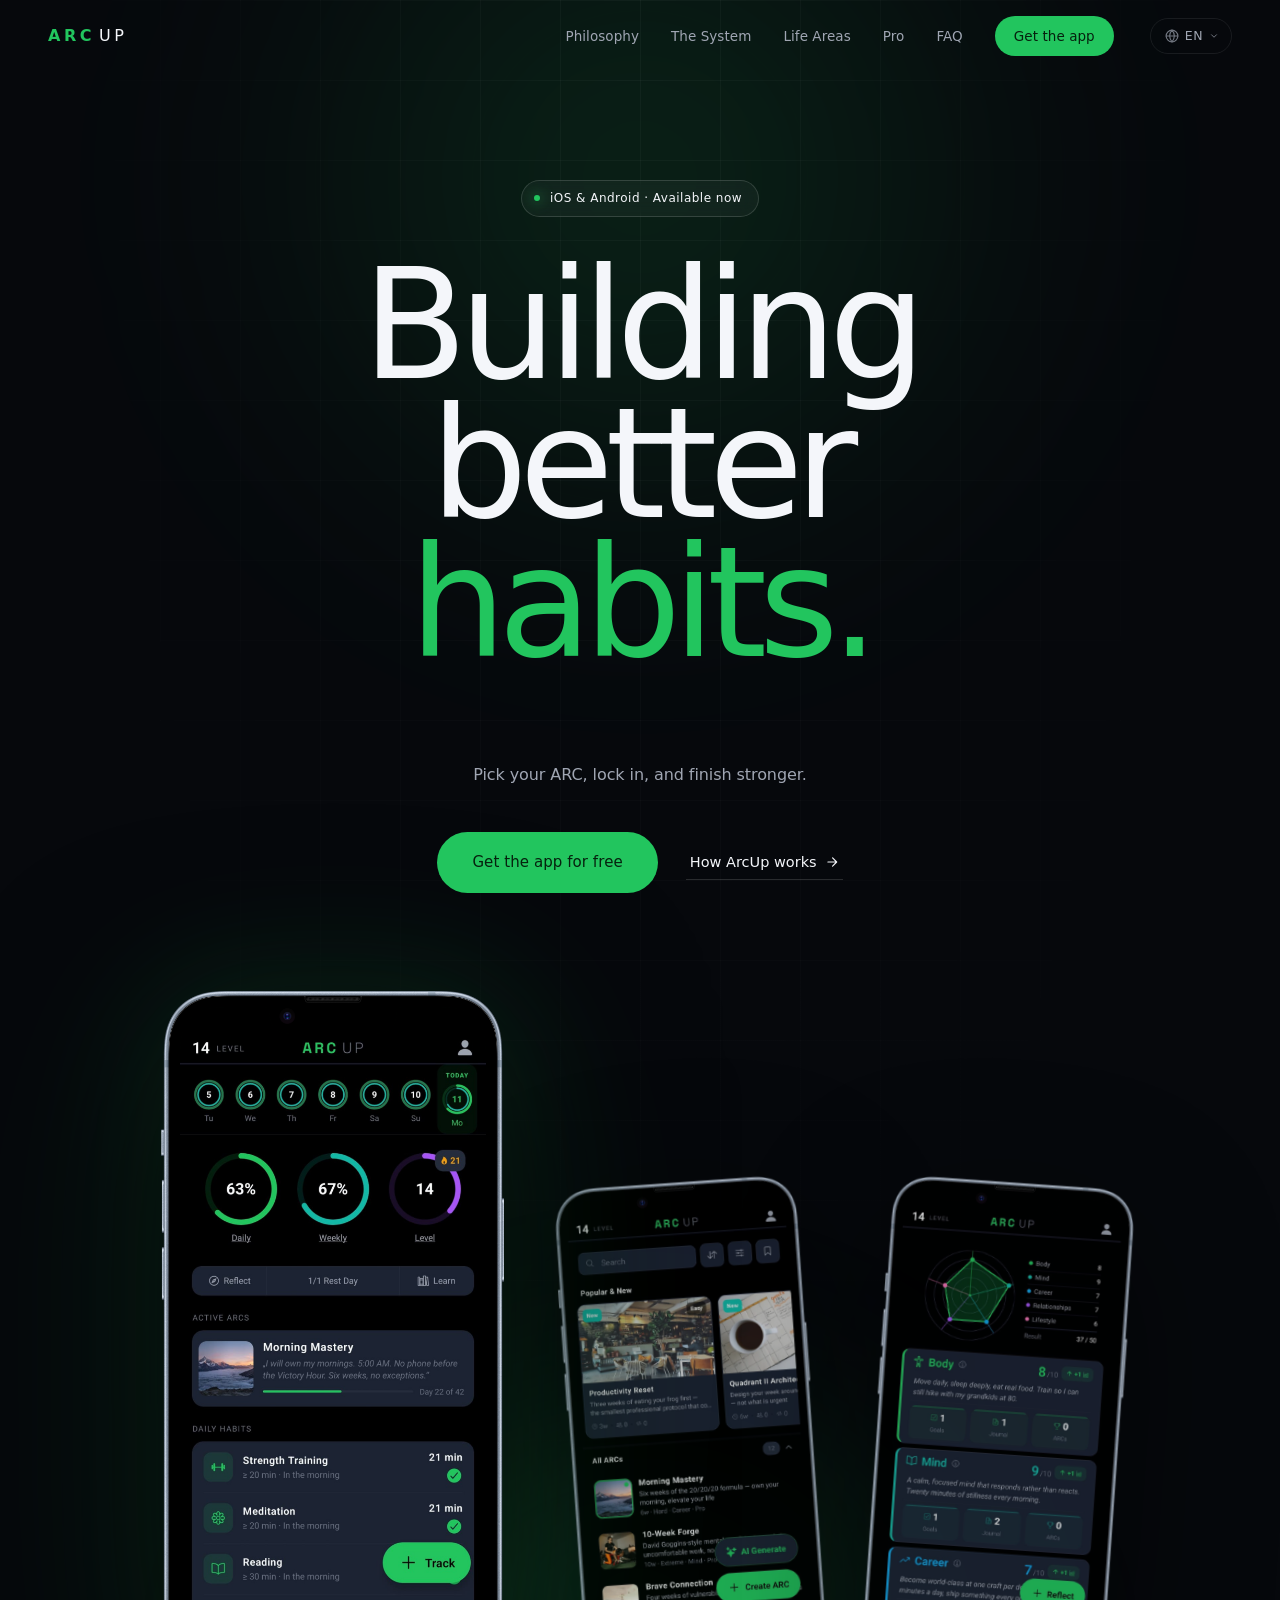
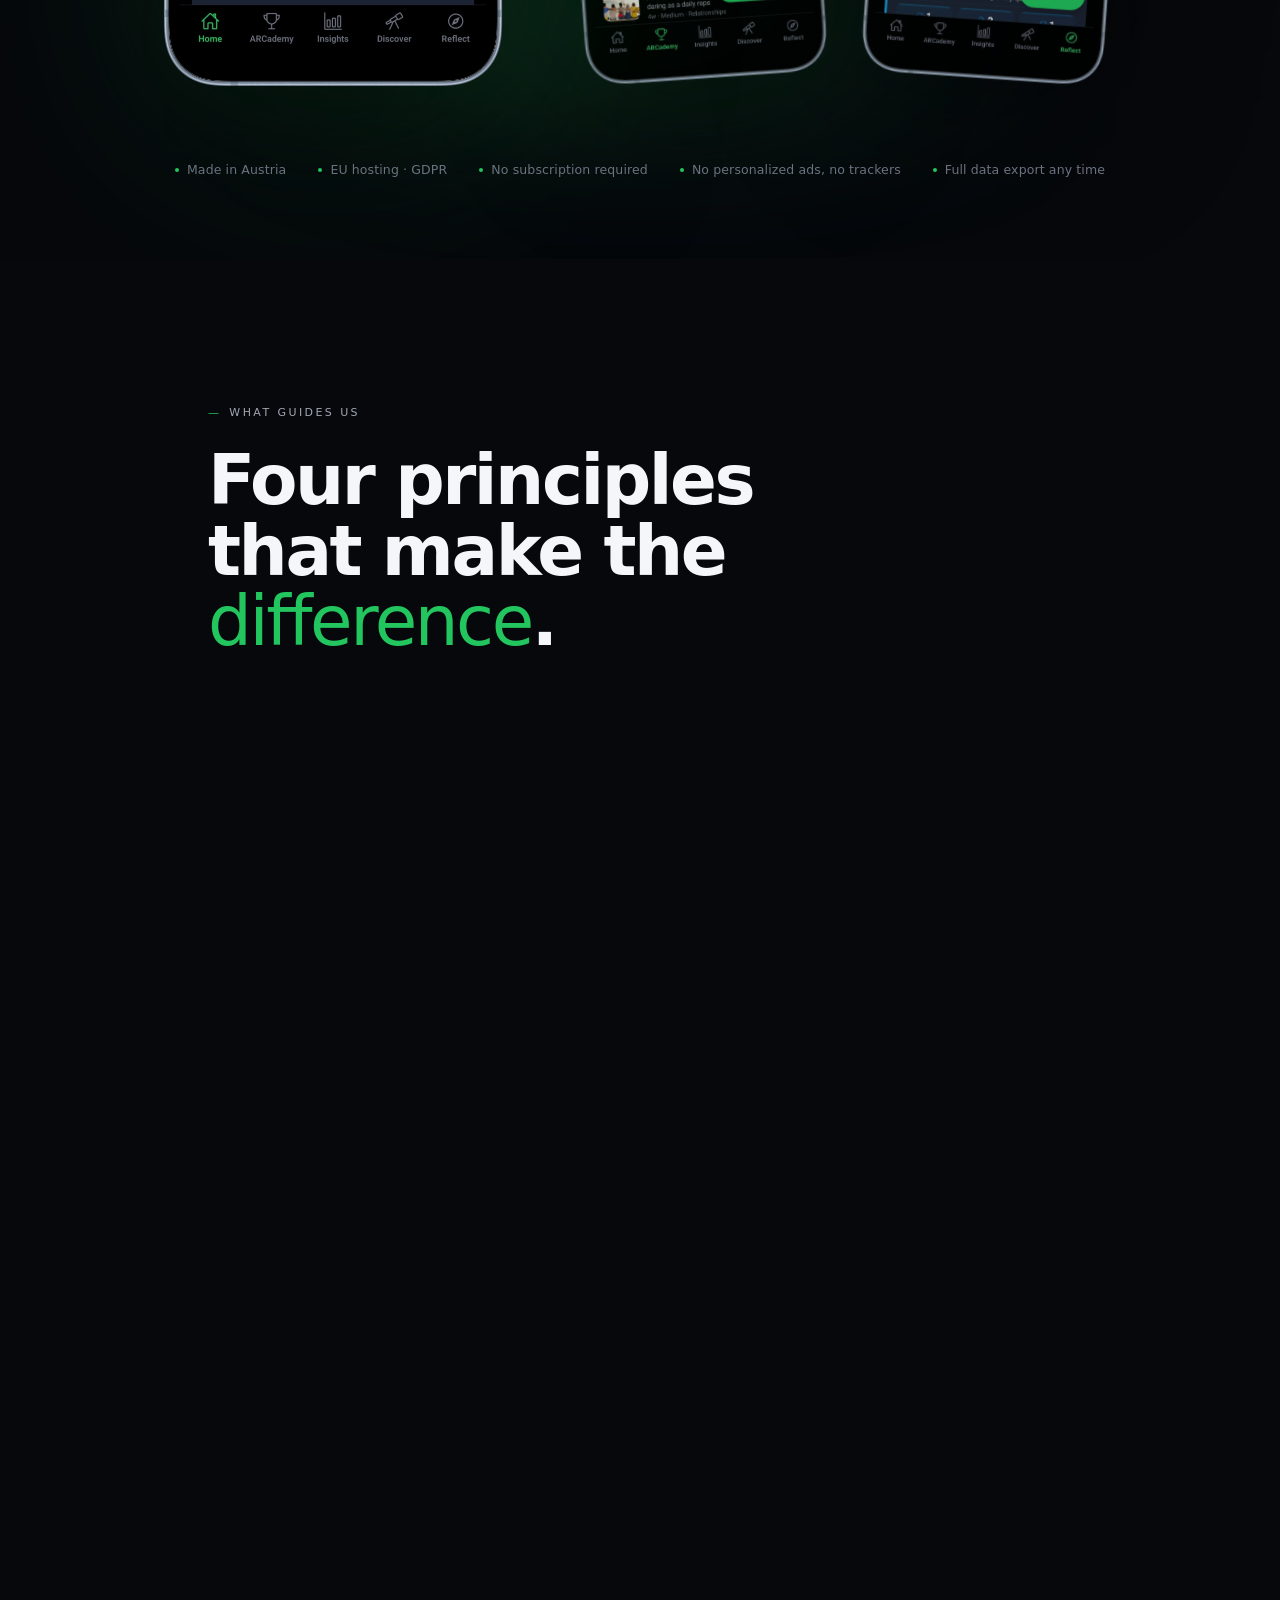
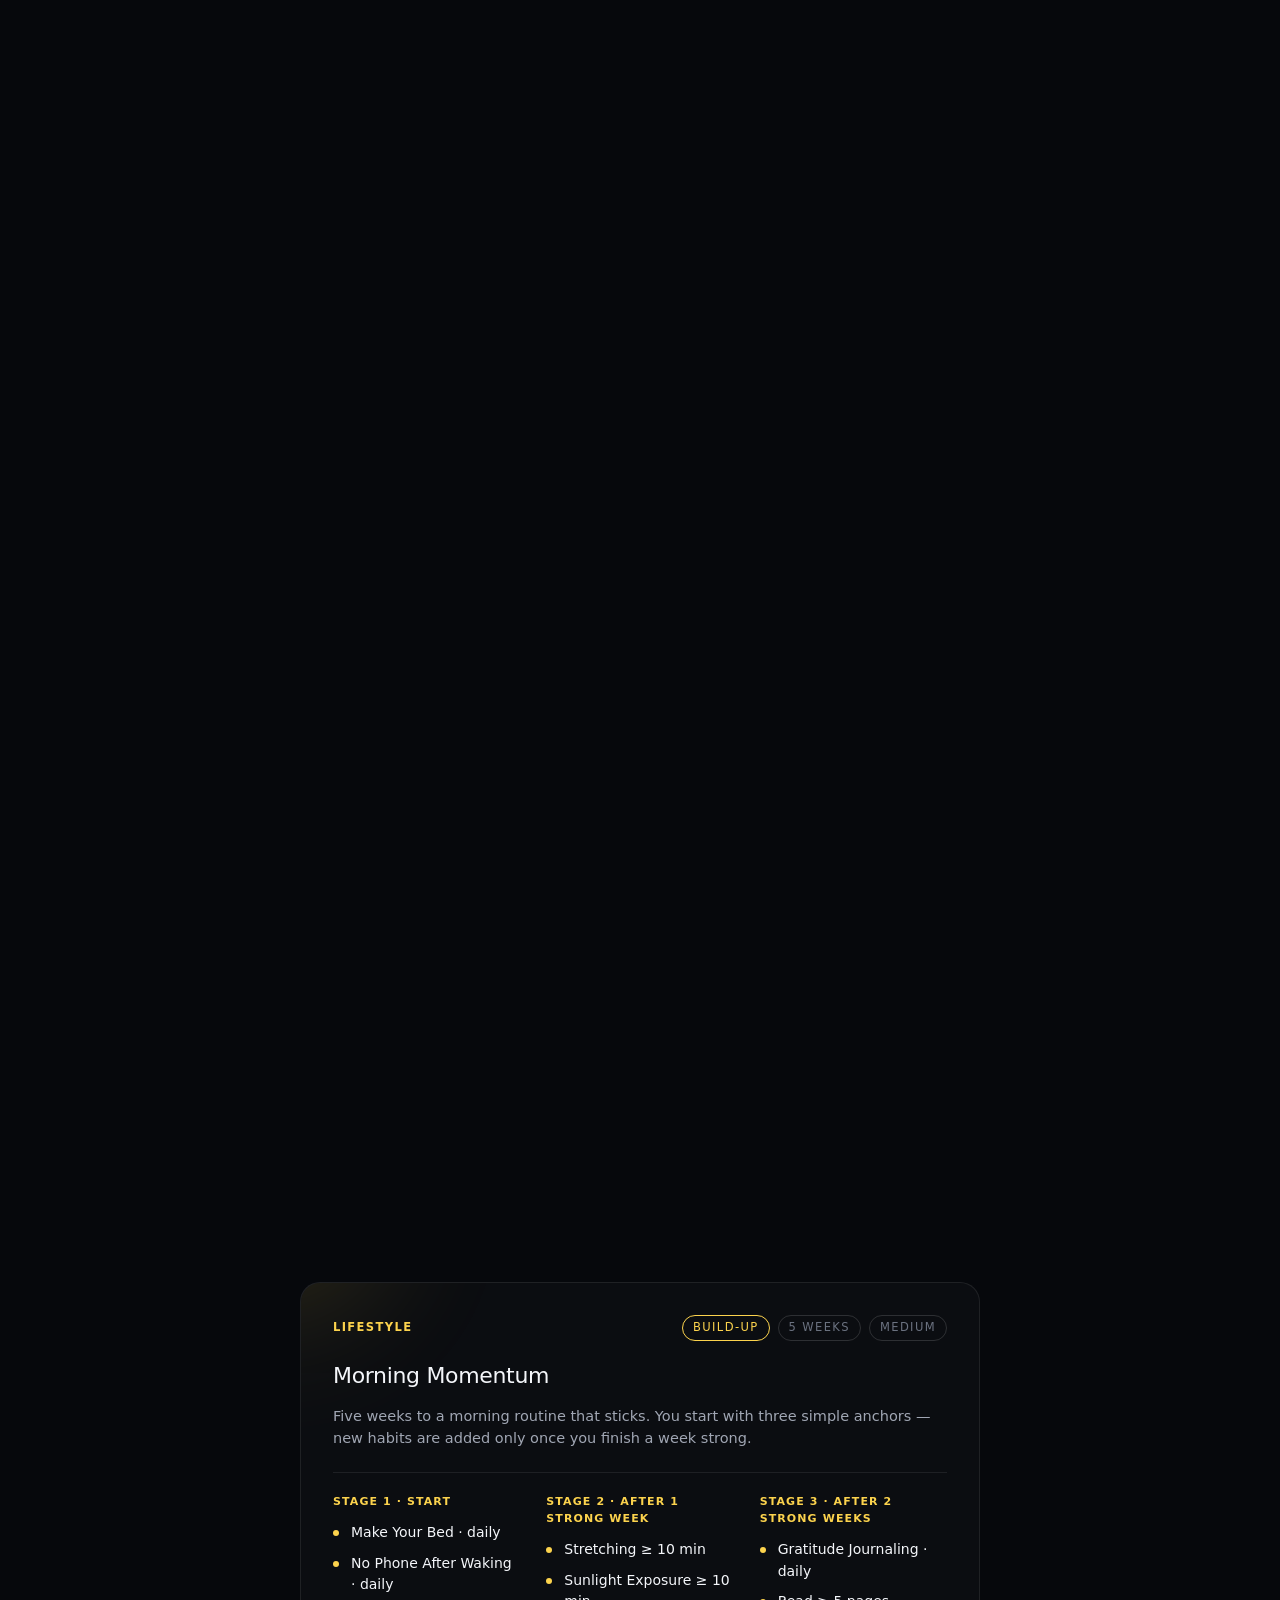
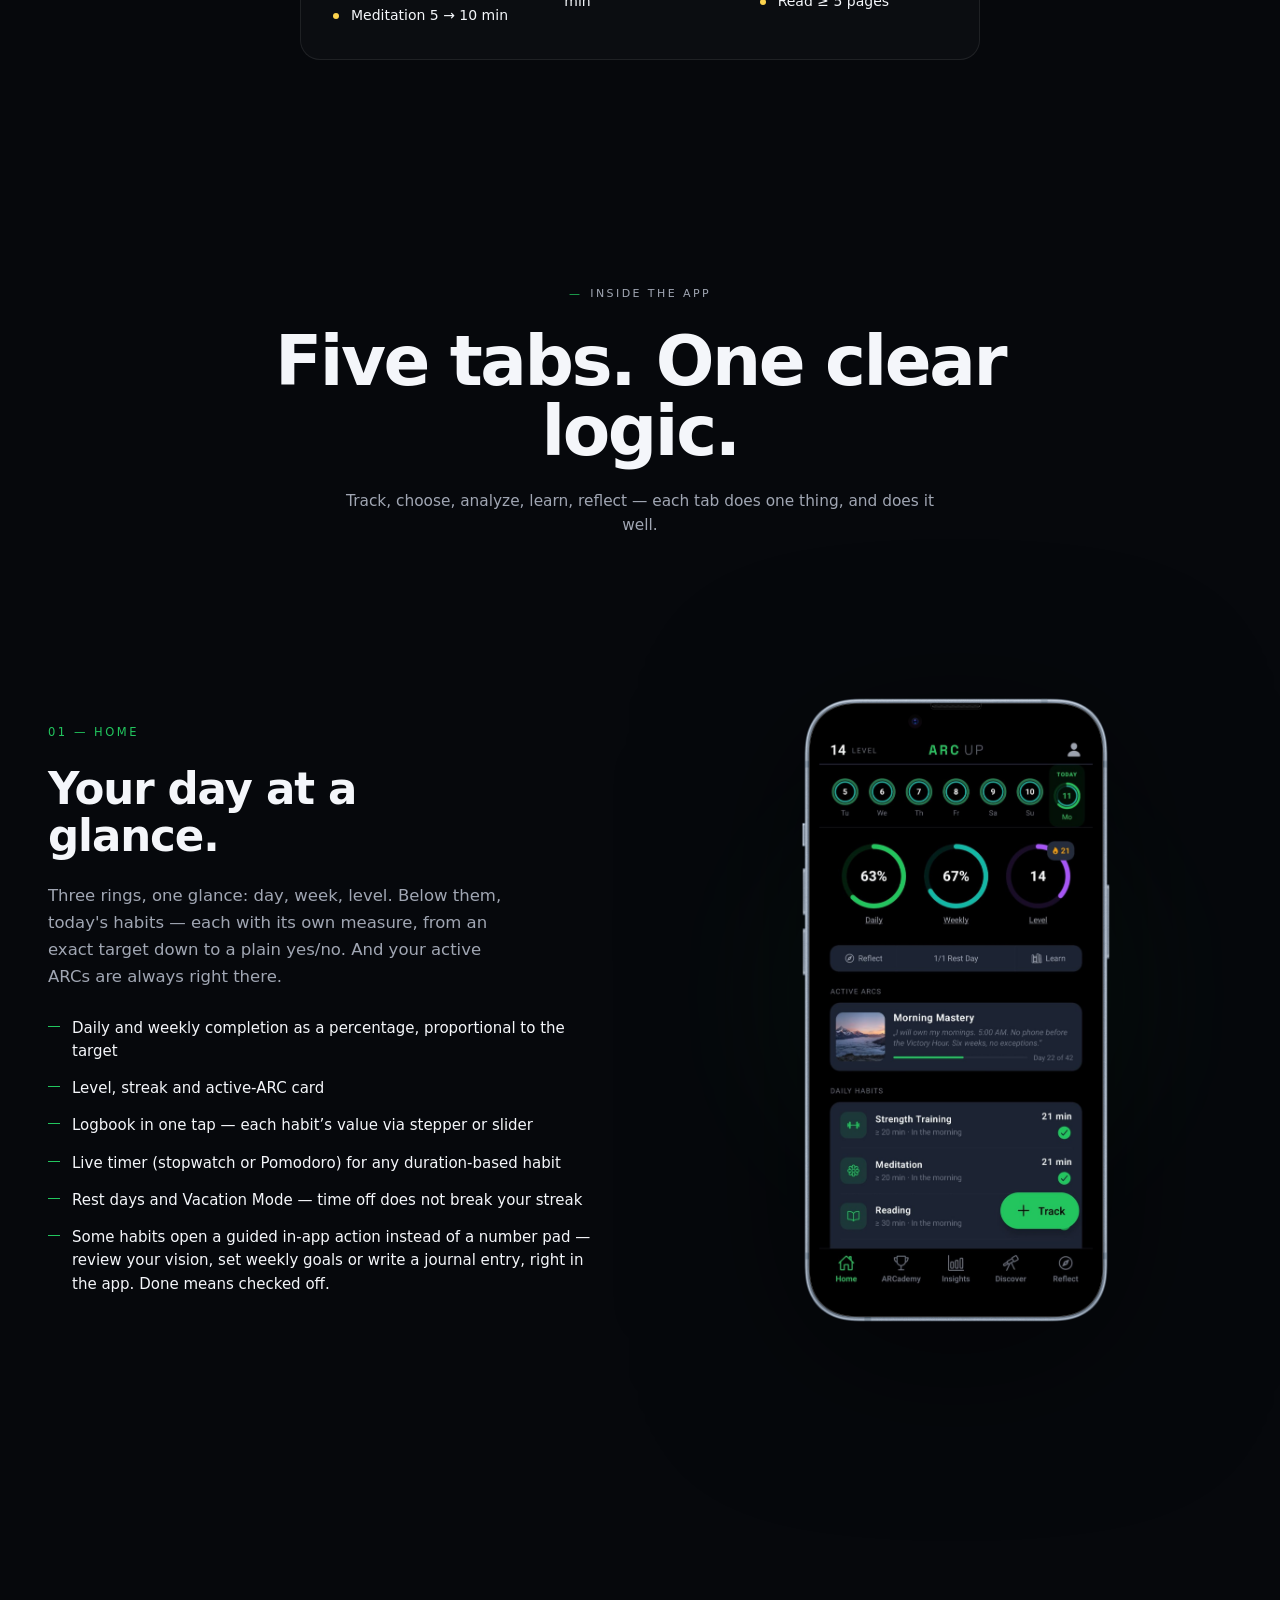
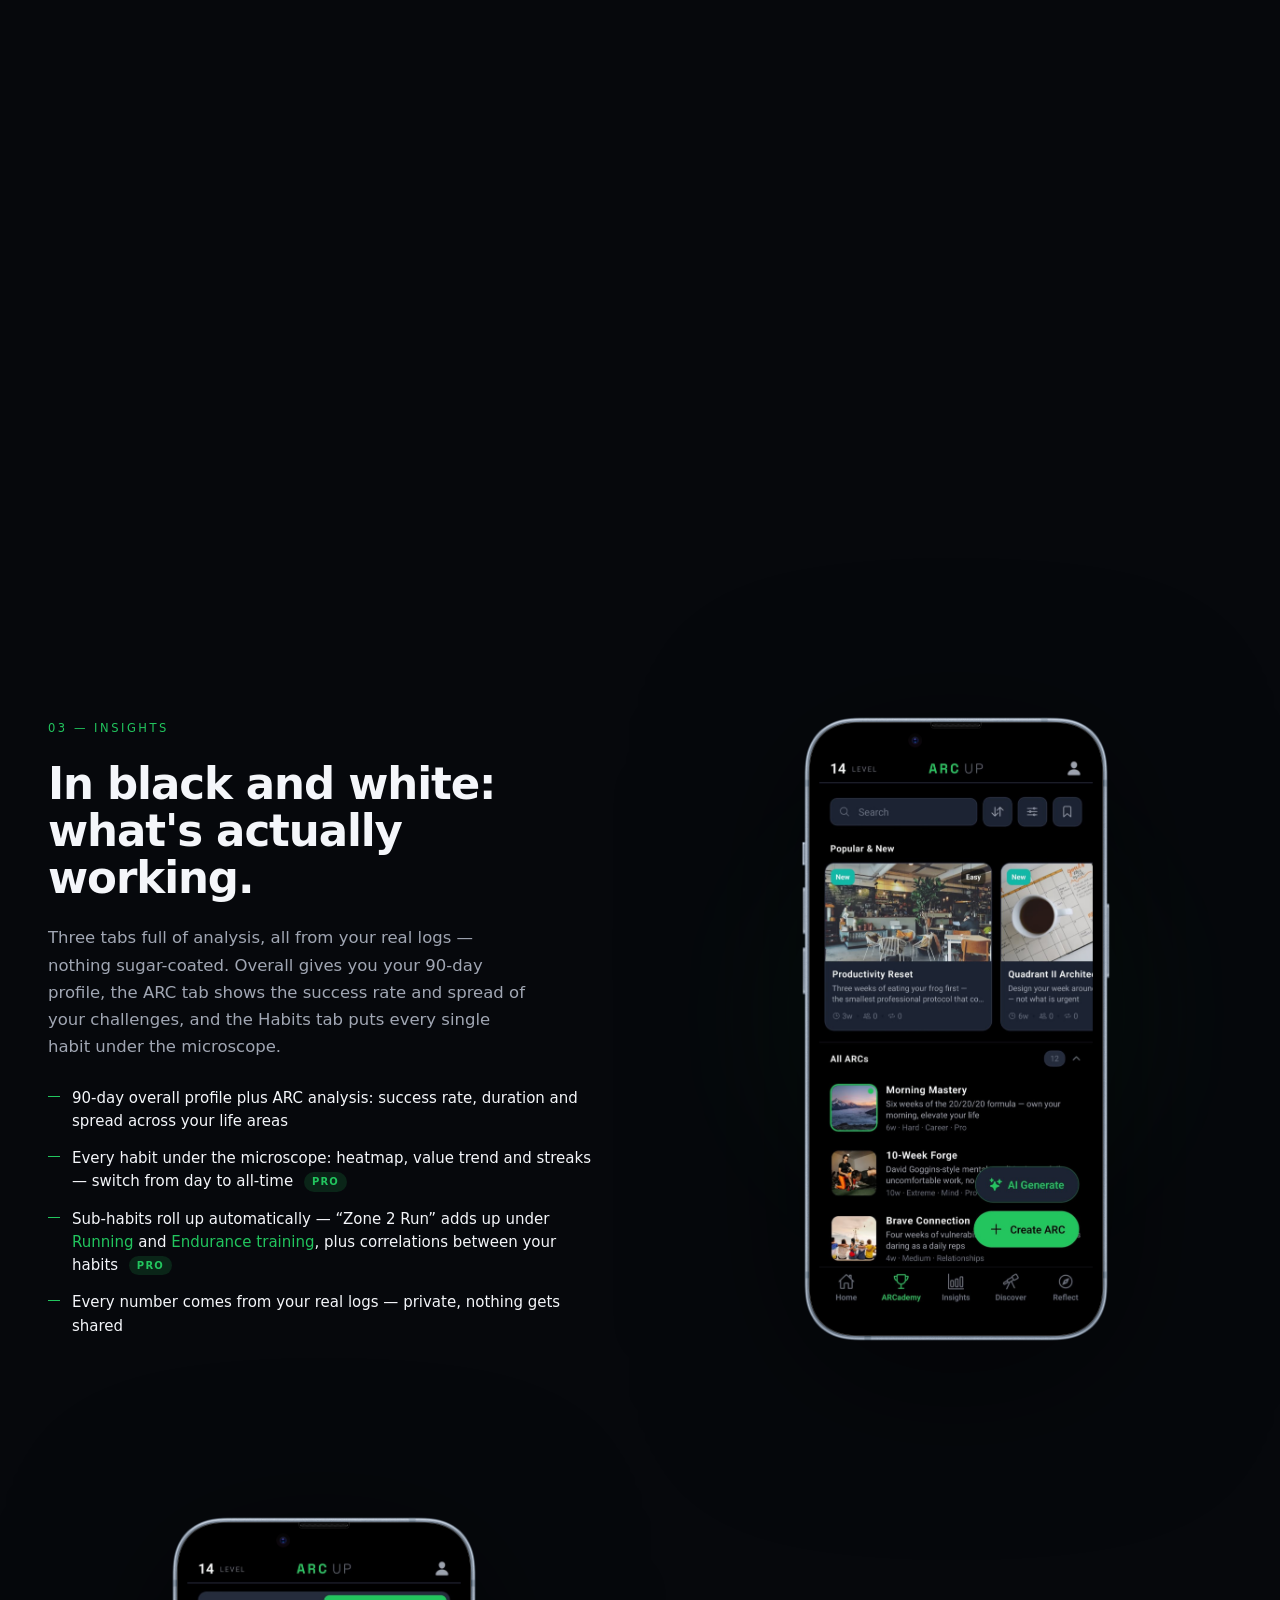
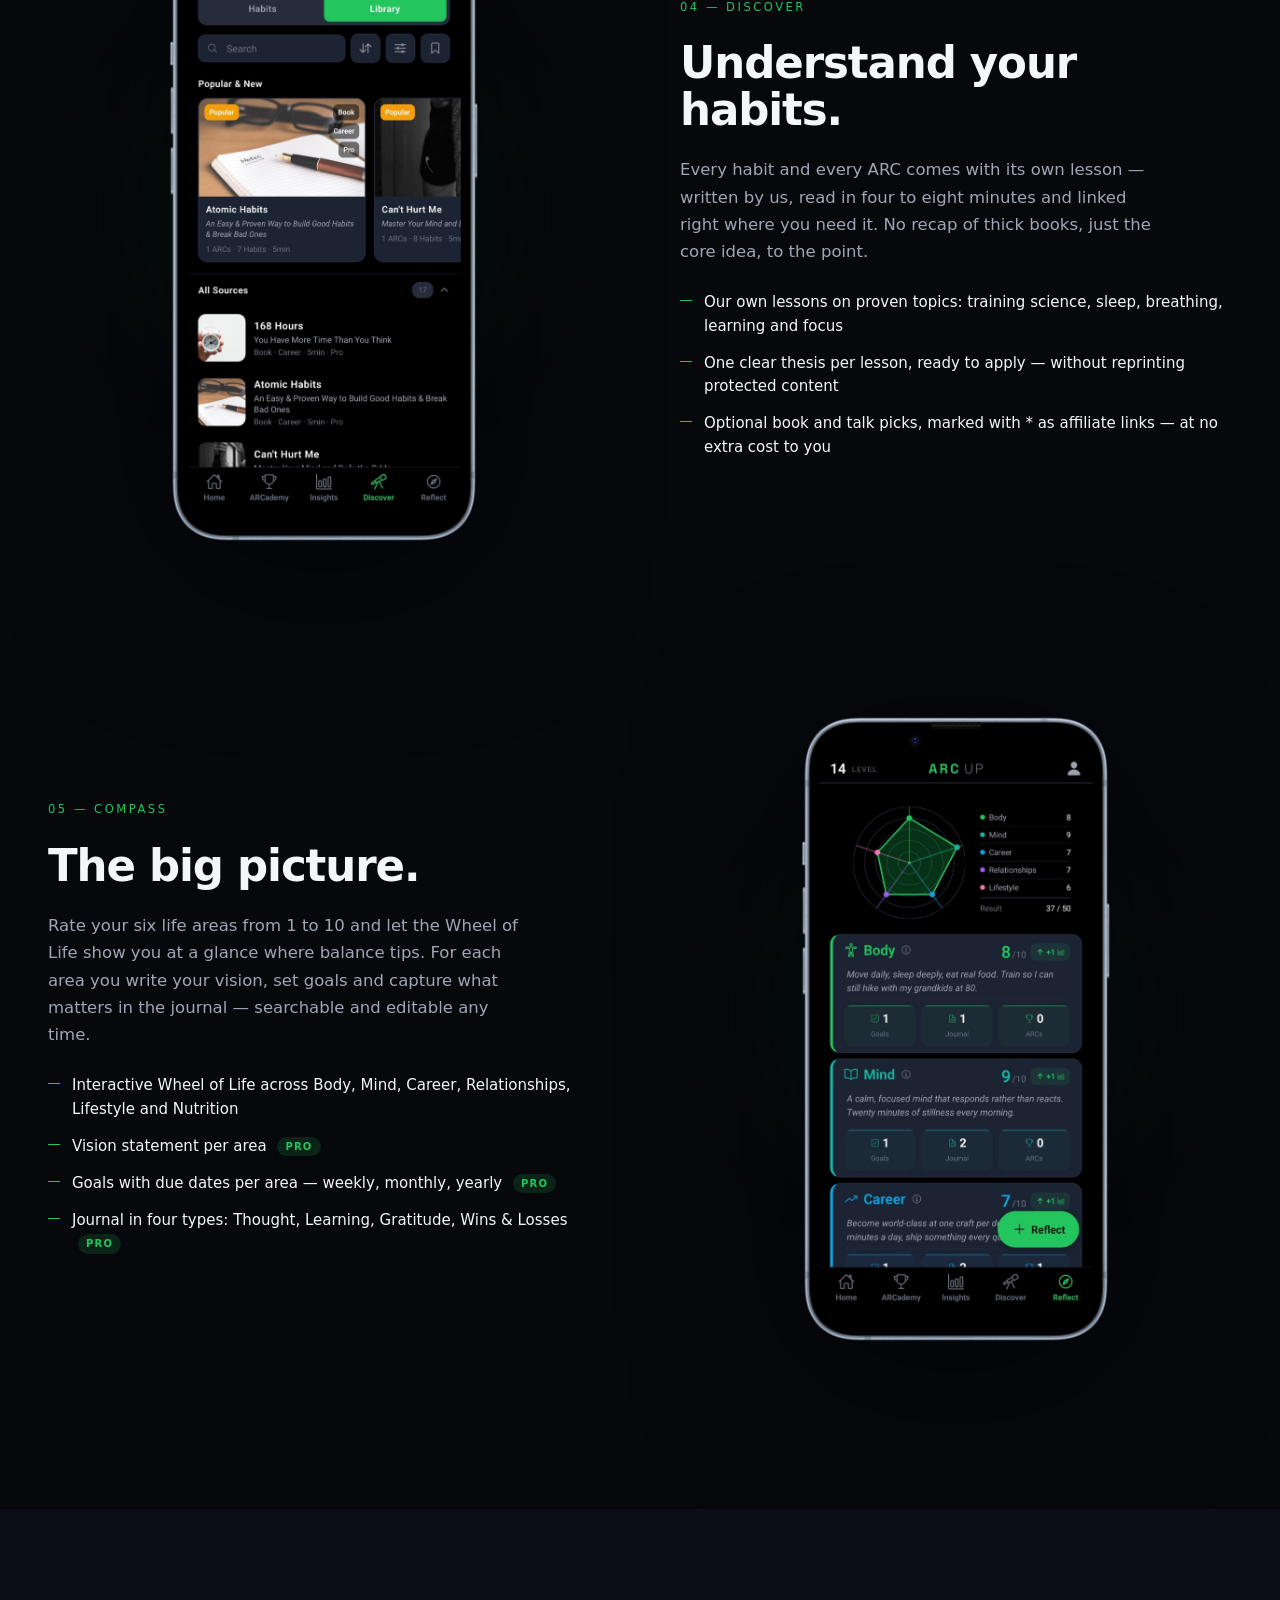
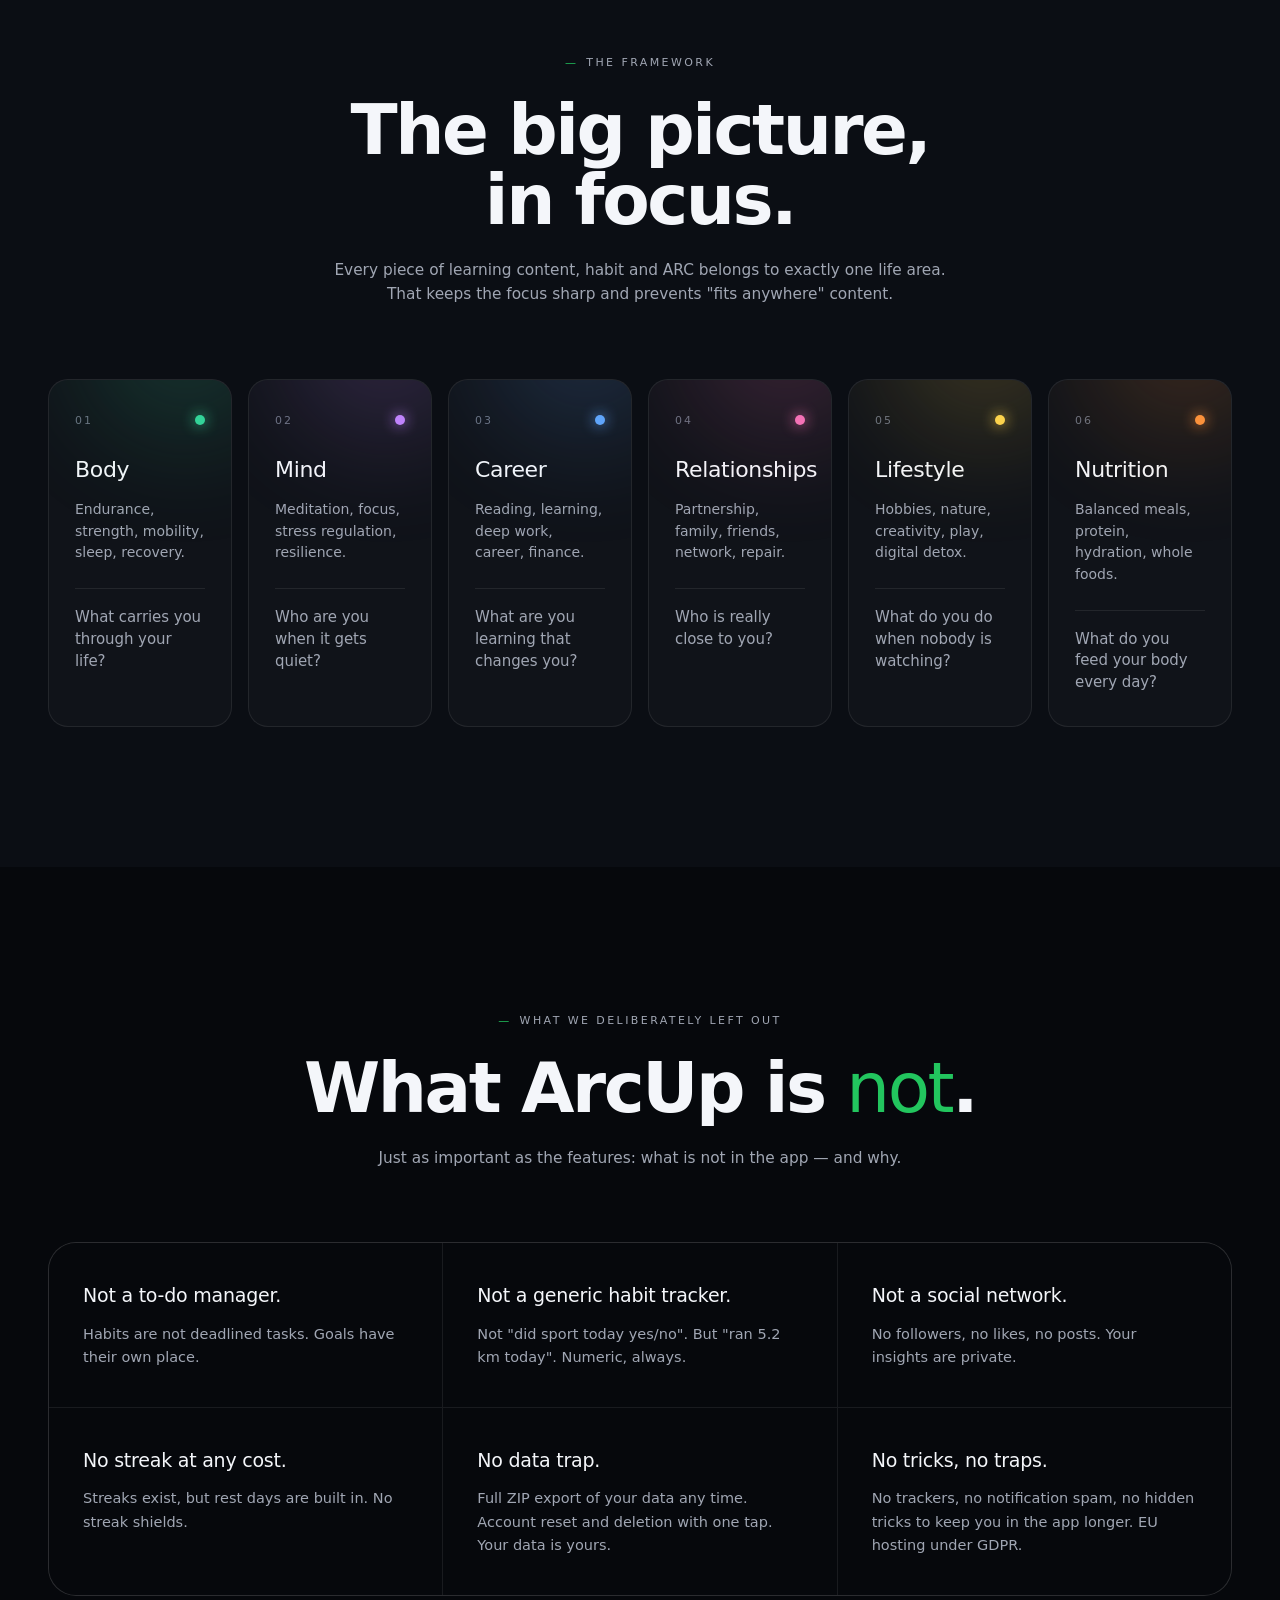
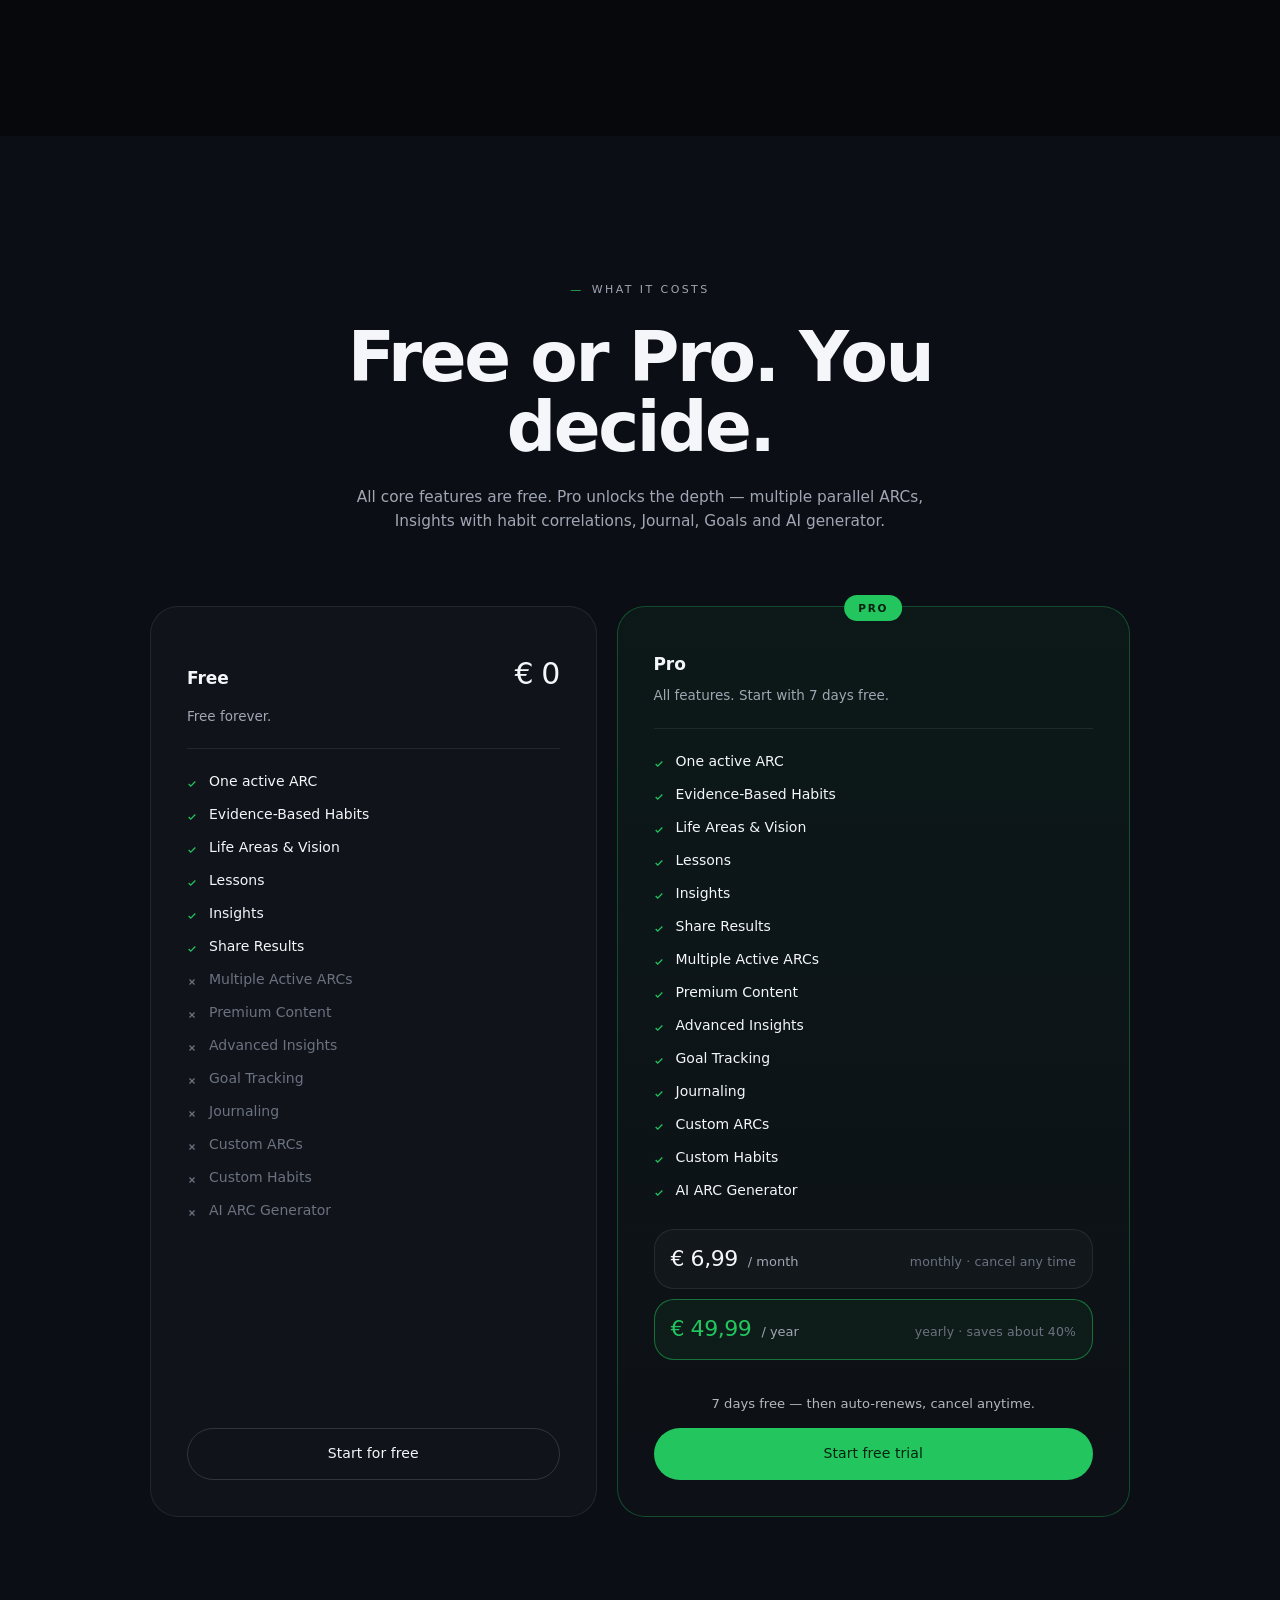
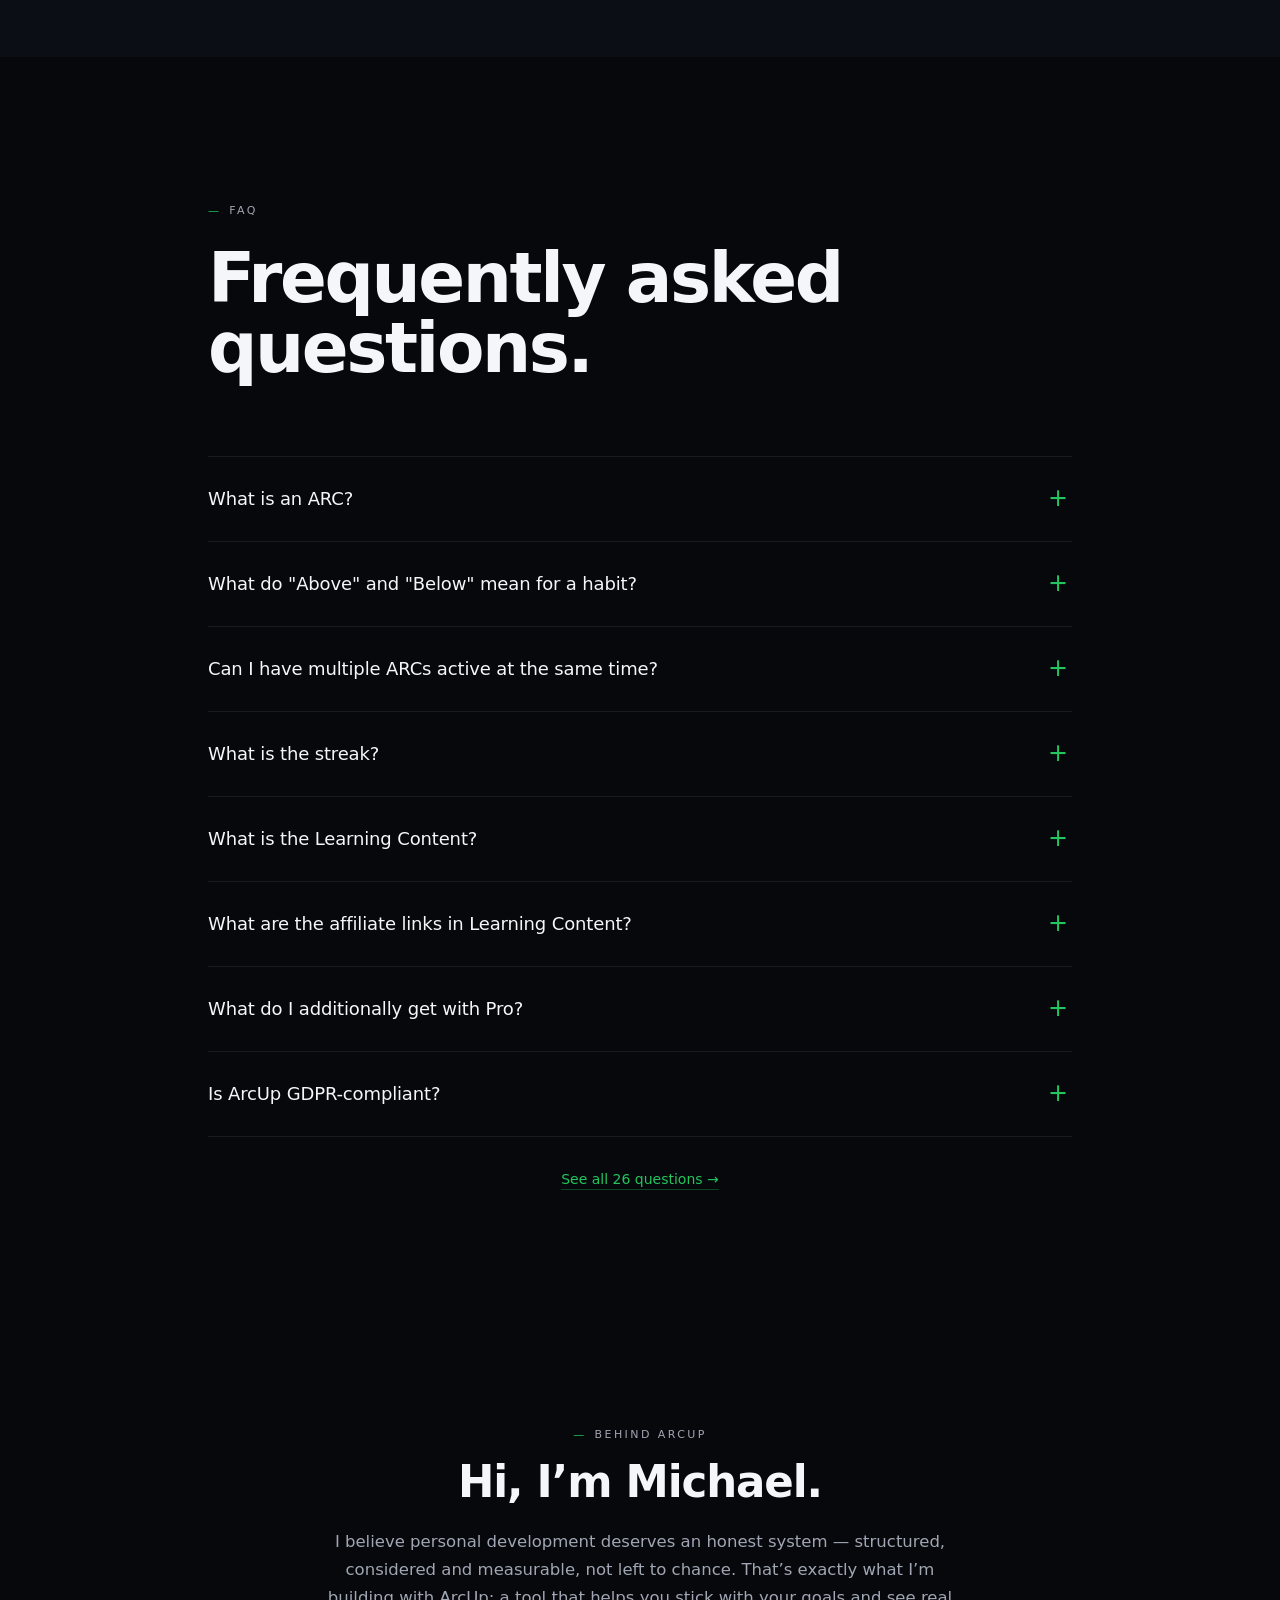
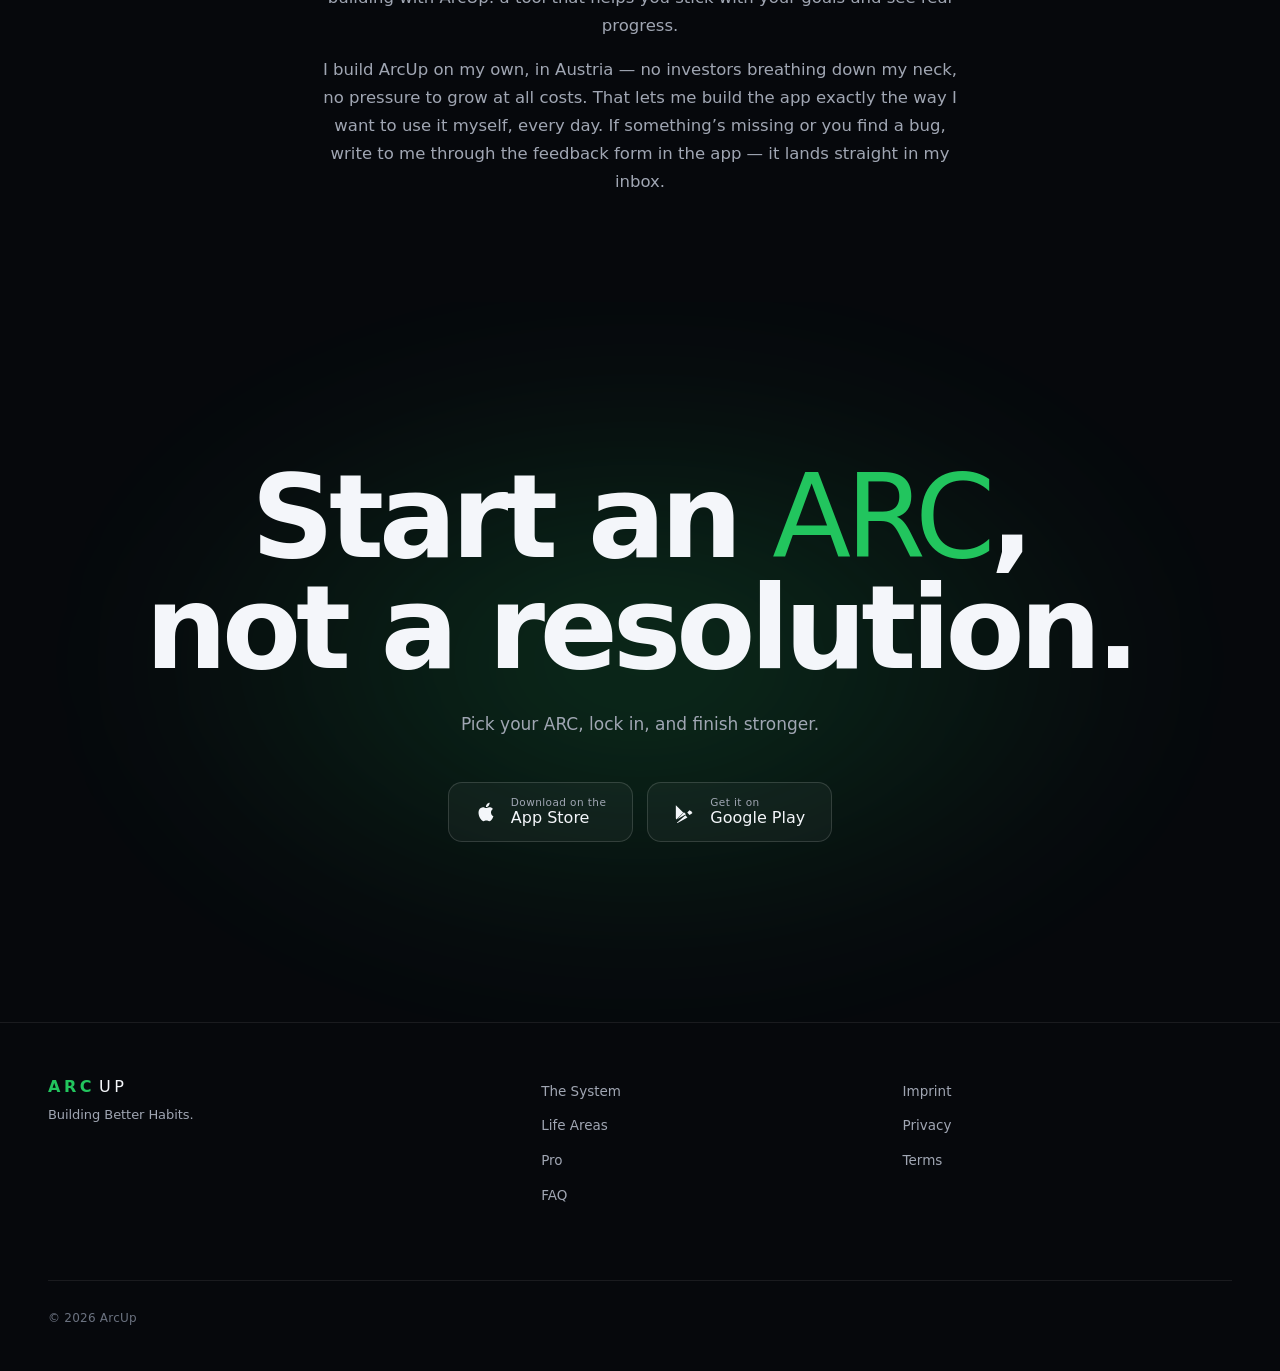
==== commit b0978d8e: "5 Tabs" ====
--- a/index.html
+++ b/index.html
@@ -285,7 +285,7 @@
     <div class="container showcase-inner">
       <div class="showcase-copy">
         <div class="showcase-num" data-i18n="sc1.num">01 — Home</div>
-        <h3 class="display-sm" data-i18n="sc1.h">Wo du heute stehst.</h3>
+        <h3 class="display-sm" data-i18n="sc1.h">Dein Tag auf einen Blick.</h3>
         <p data-i18n="sc1.b">Drei Ringe, ein Blick: Tag, Woche, Level. Darunter deine Gewohnheiten für heute — jede mit ihrem eigenen Maßstab, vom genauen Zielwert bis zum simplen Ja/Nein. Und deine aktiven ARCs hast du immer dabei.</p>
         <ul class="copy-list">
           <li data-i18n="sc1.li1">Tages- und Wochenerfüllung als Prozent, proportional zum Zielwert</li>
@@ -307,7 +307,7 @@
     <div class="container showcase-inner">
       <div class="showcase-copy">
         <div class="showcase-num" data-i18n="sc2.num">02 — ARCademy</div>
-        <h3 class="display-sm" data-i18n="sc2.h">Deine ARCs — und jede Gewohnheit dahinter.</h3>
+        <h3 class="display-sm" data-i18n="sc2.h">Deine nächste Challenge.</h3>
         <p data-i18n="sc2.b">Die ARCademy hat zwei Tabs. Im ARC-Tab suchst du dir eine fertige Challenge von 1 bis 12 Wochen — filterbar nach Schwierigkeit, Lebensbereich und Dauer — oder du baust dir selbst eine, im Assistenten oder per KI. Der Gewohnheiten-Tab öffnet die Bausteine dahinter: jede einzelne Gewohnheit, sauber in Ober- und Unterkategorien sortiert.</p>
         <ul class="copy-list">
           <li data-i18n="sc2.li1">Fertige ARCs mit Theorie, Tipps, Titelbild und passendem Lerninhalt</li>
@@ -348,7 +348,7 @@
     <div class="container showcase-inner">
       <div class="showcase-copy">
         <div class="showcase-num" data-i18n="sc4.num">04 — Discover</div>
-        <h3 class="display-sm" data-i18n="sc4.h">Das Warum hinter jeder Gewohnheit.</h3>
+        <h3 class="display-sm" data-i18n="sc4.h">Versteh deine Gewohnheiten.</h3>
         <p data-i18n="sc4.b">Zu jeder Gewohnheit und jedem ARC gehört ein eigener Lerninhalt — von uns geschrieben, in vier bis acht Minuten gelesen und genau dort verlinkt, wo du ihn brauchst. Kein Nacherzählen dicker Bücher, nur die Kernidee auf den Punkt.</p>
         <ul class="copy-list">
           <li data-i18n="sc4.li1">Eigene Lerninhalte zu erprobten Themen: Trainingswissenschaft, Schlaf, Atemtechnik, Lernen und Fokus</li>
@@ -367,7 +367,7 @@
     <div class="container showcase-inner">
       <div class="showcase-copy">
         <div class="showcase-num" data-i18n="sc5.num">05 — Compass</div>
-        <h3 class="display-sm" data-i18n="sc5.h">Dein Leben auf einem Rad.</h3>
+        <h3 class="display-sm" data-i18n="sc5.h">Das große Ganze.</h3>
         <p data-i18n="sc5.b">Bewerte deine sechs Lebensbereiche von 1 bis 10 und sieh im Lebensrad sofort, wo die Balance kippt. Zu jedem Bereich schreibst du deine Vision, setzt Ziele und hältst im Tagebuch fest, was zählt — durchsuchbar und jederzeit editierbar.</p>
         <ul class="copy-list">
           <li data-i18n="sc5.li1">Interaktives Lebensrad über Körper, Geist, Karriere, Beziehungen, Lebensstil und Ernährung</li>
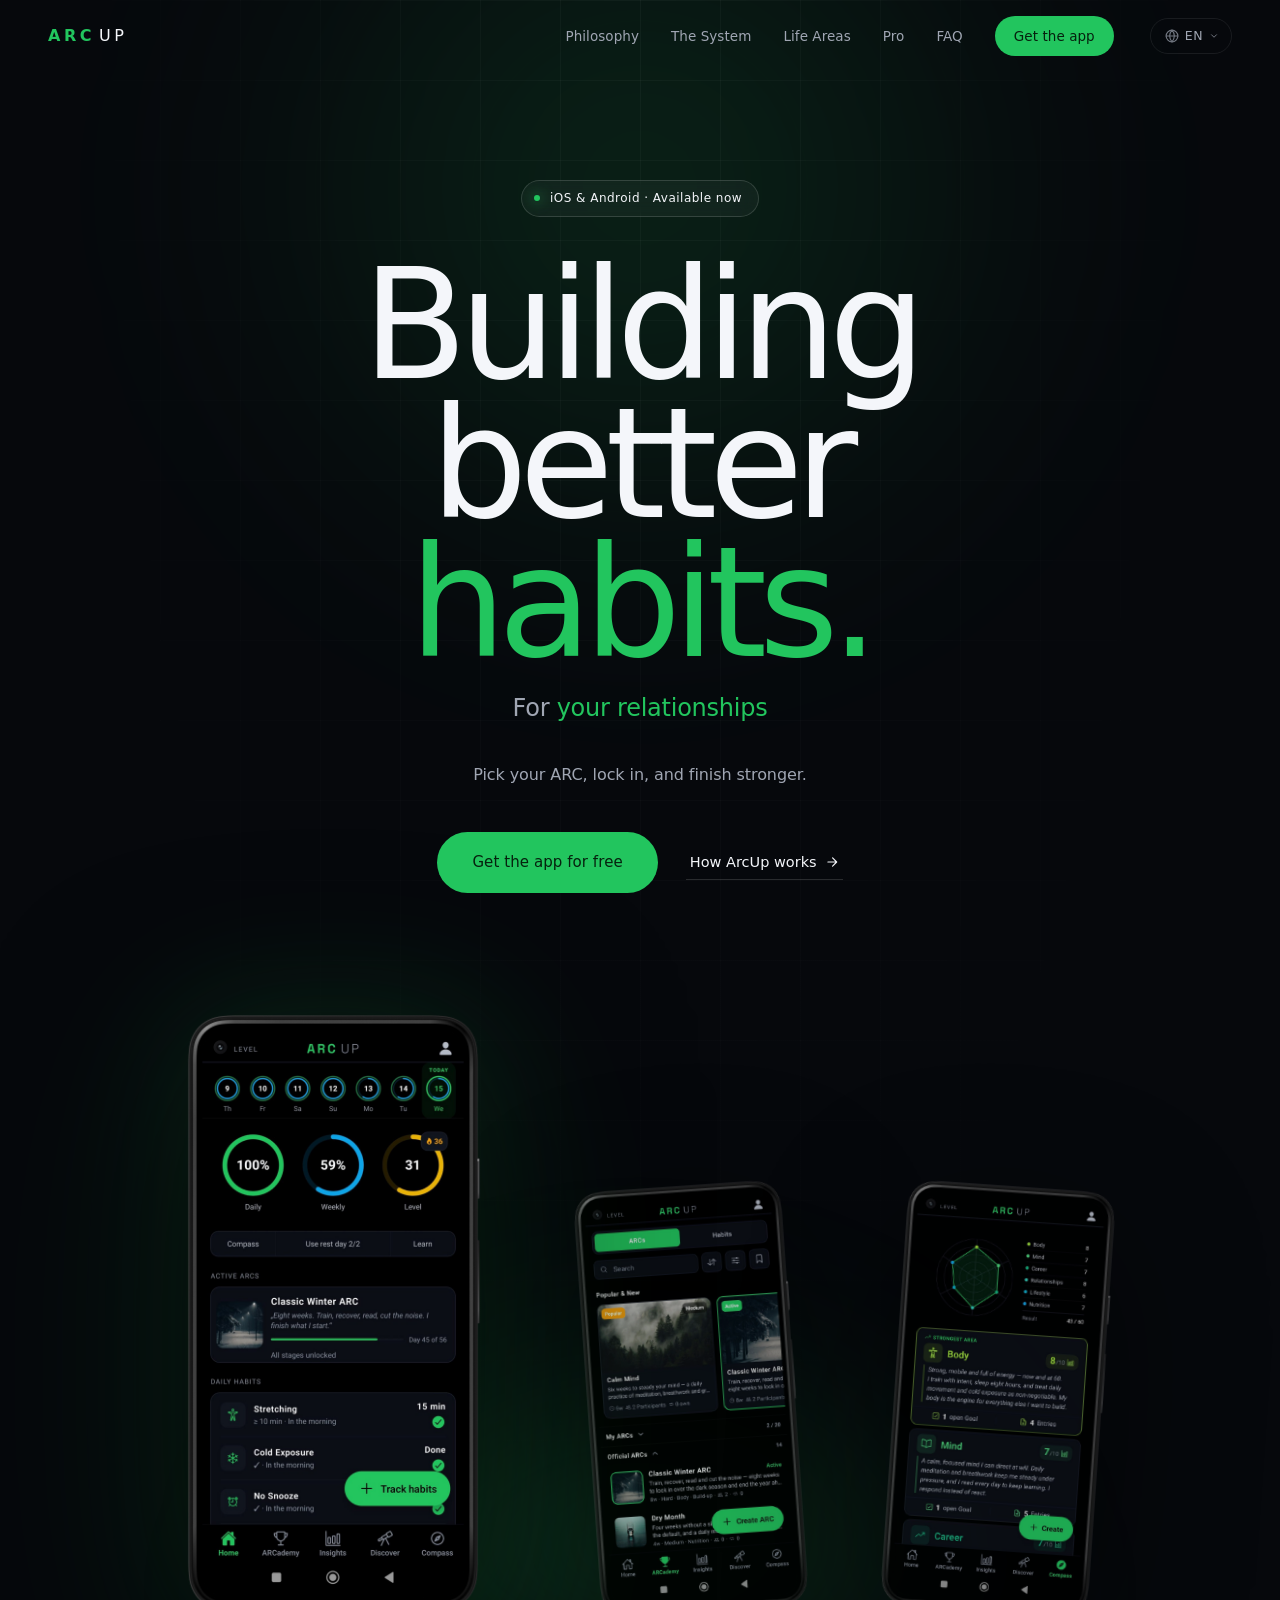
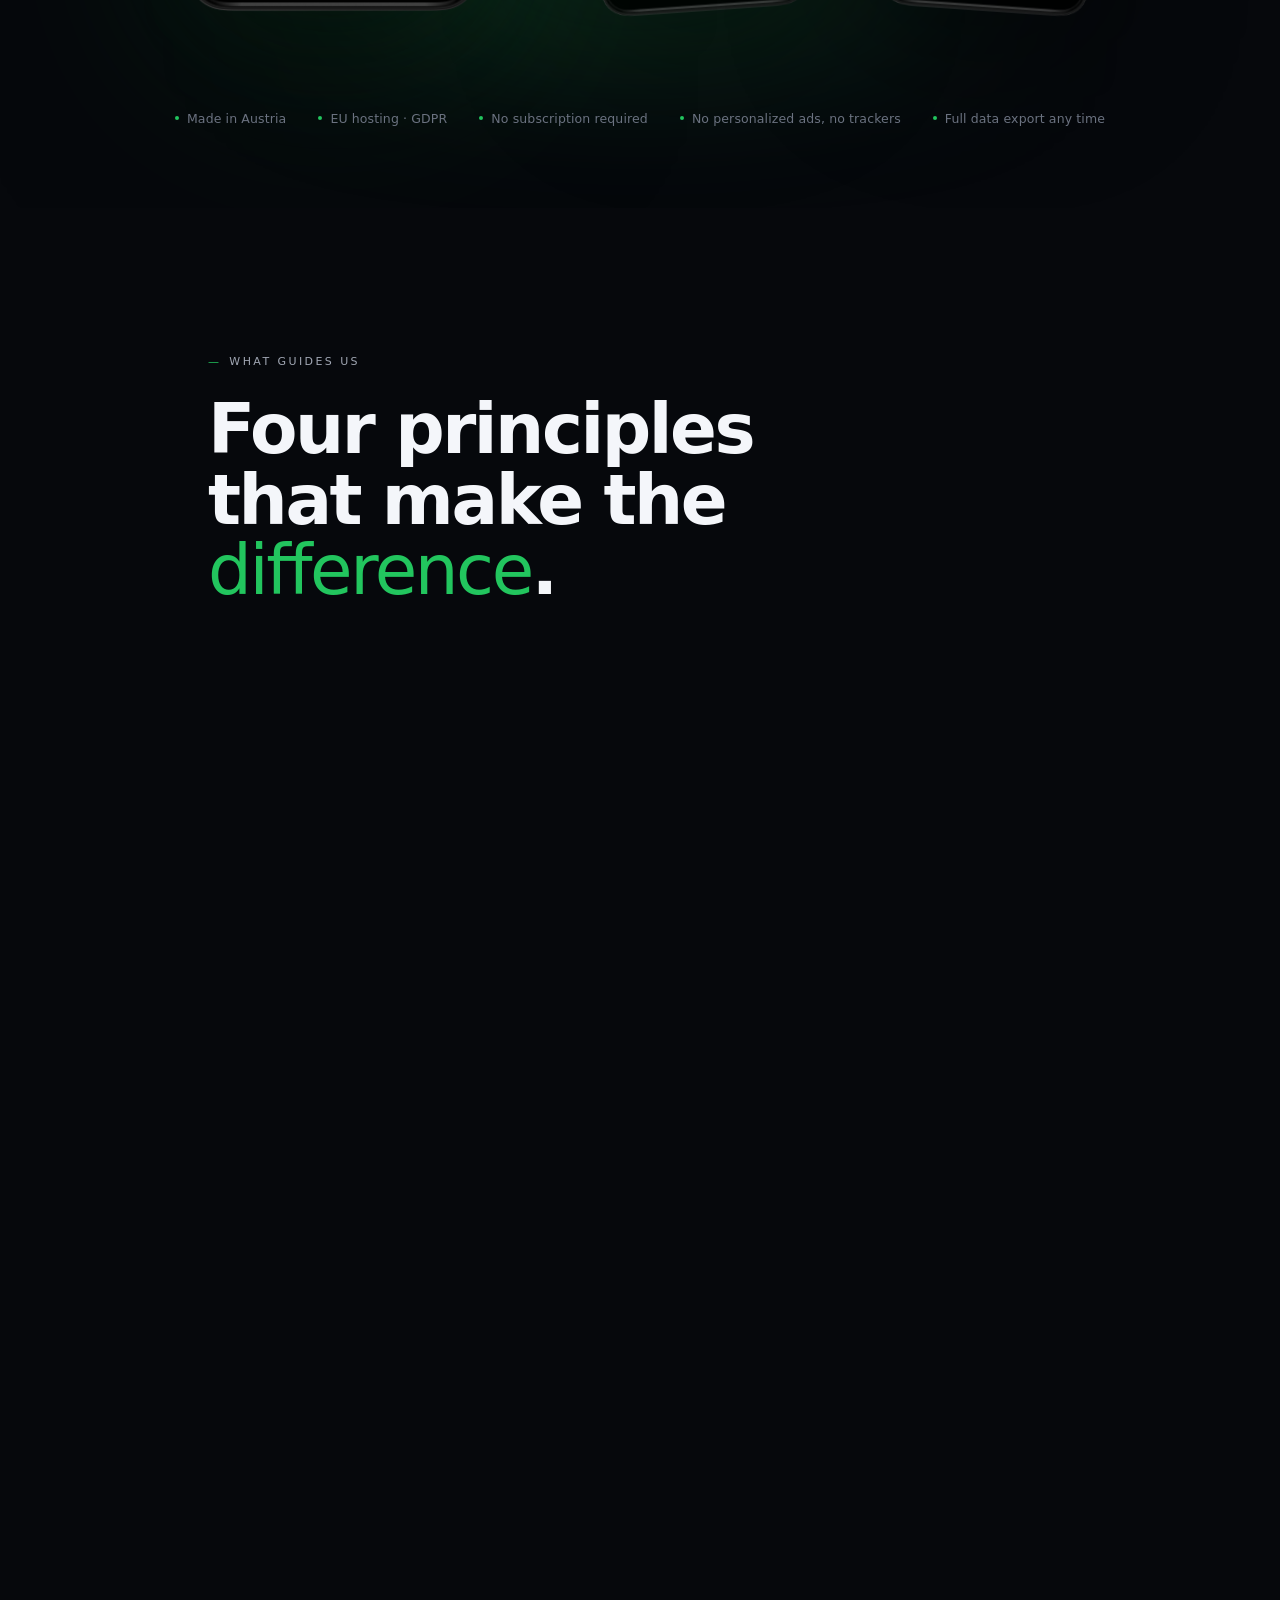
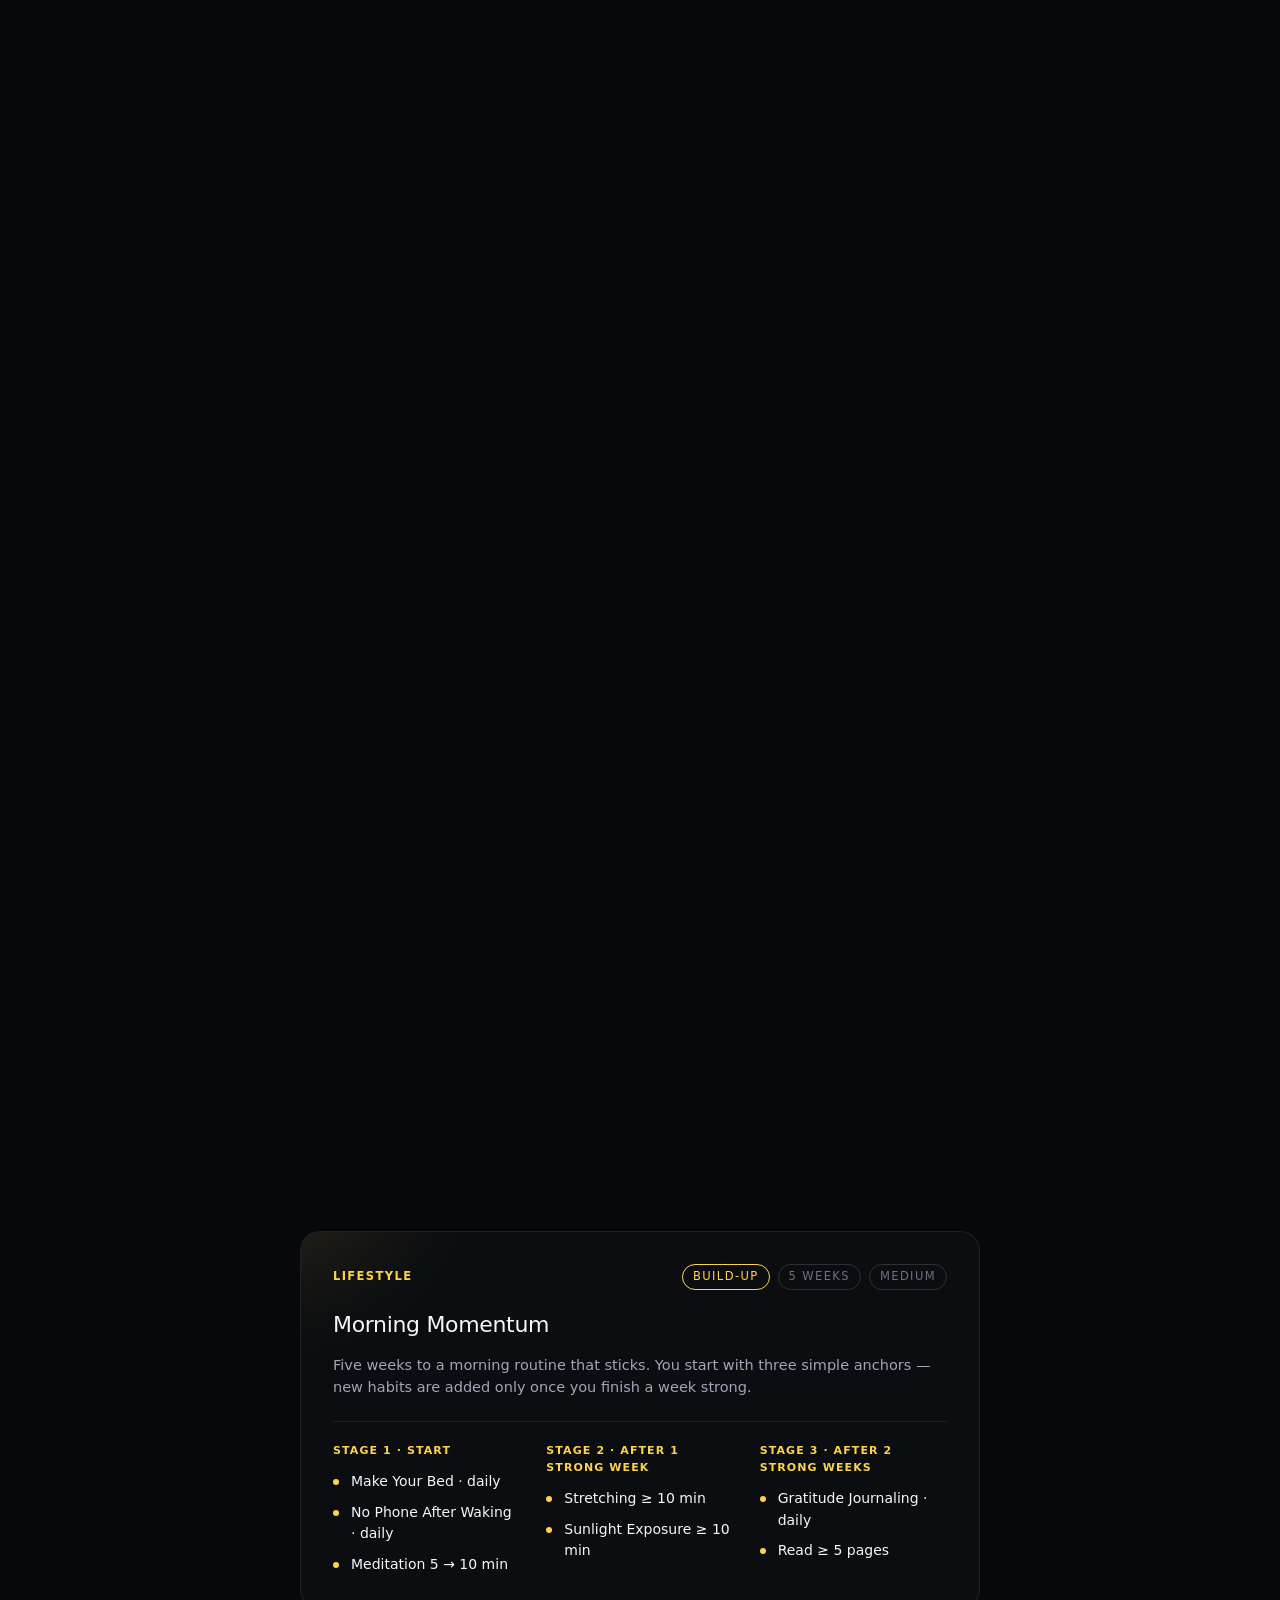
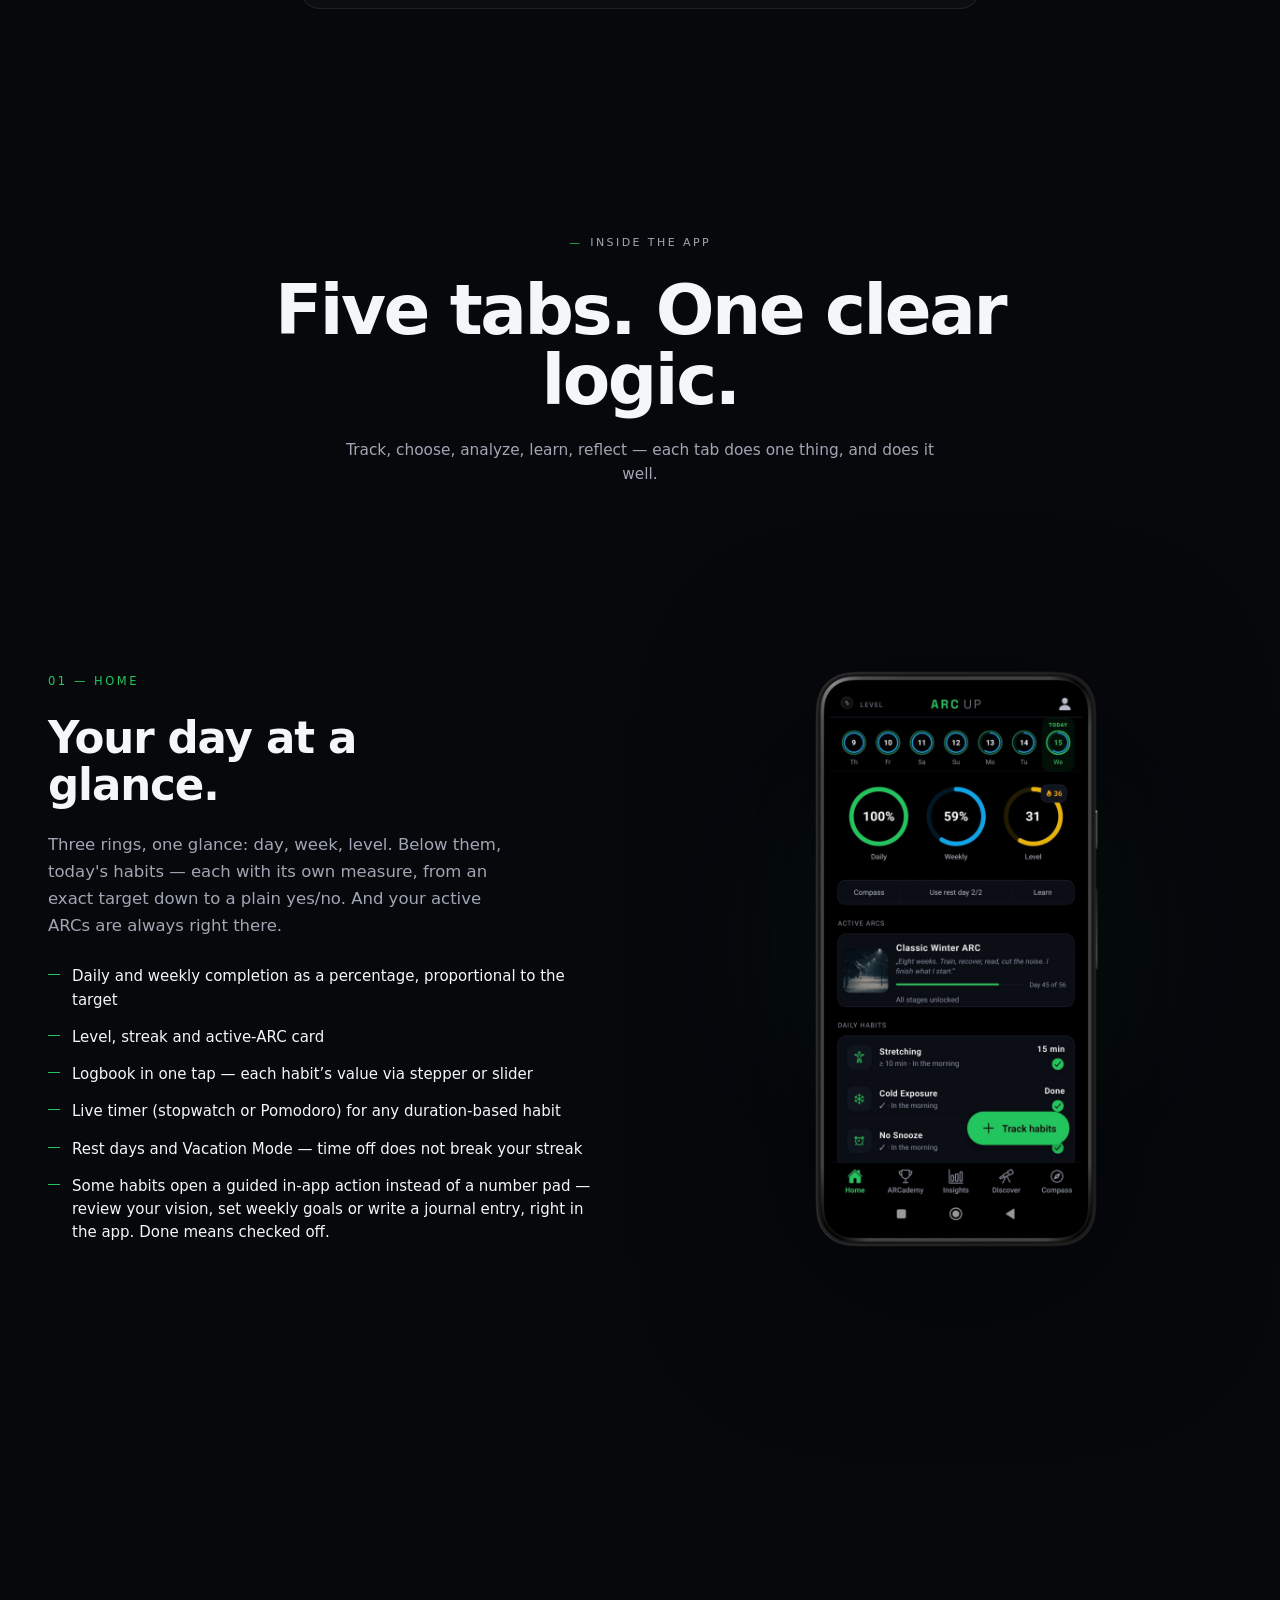
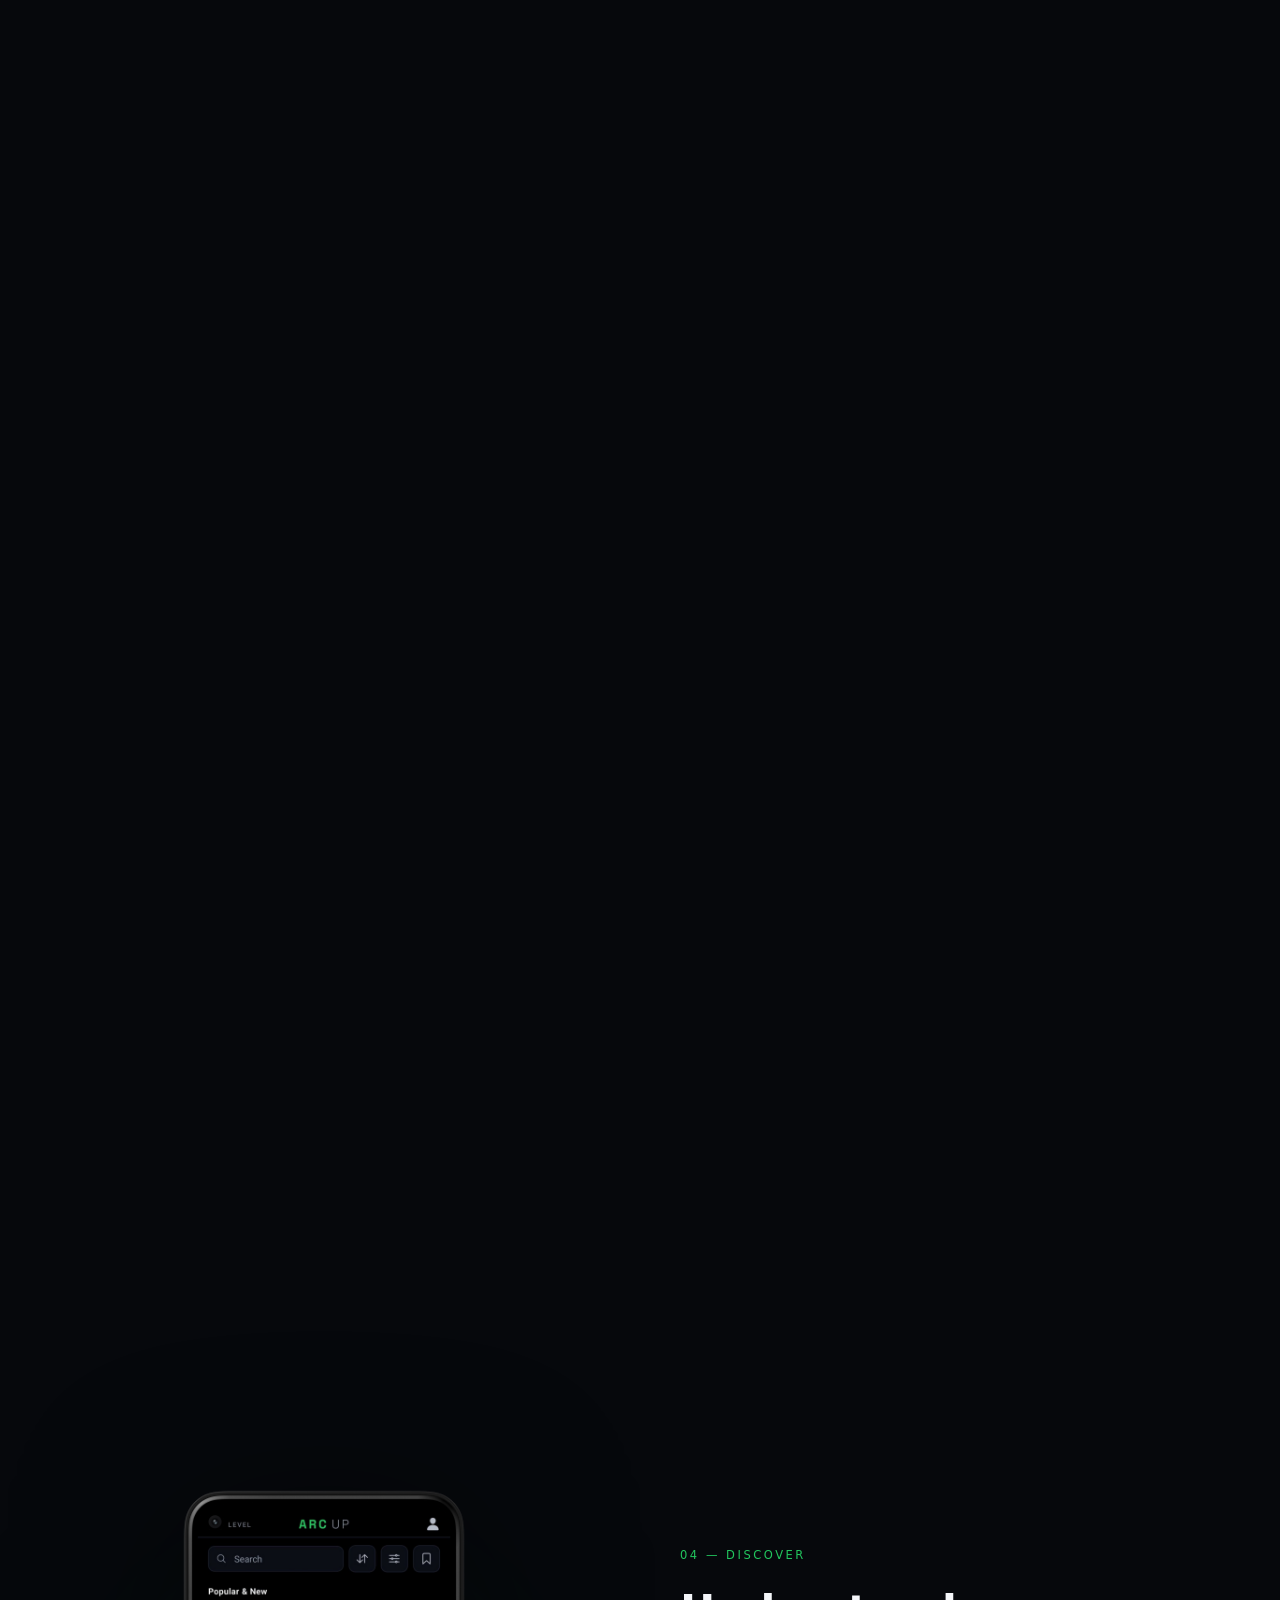
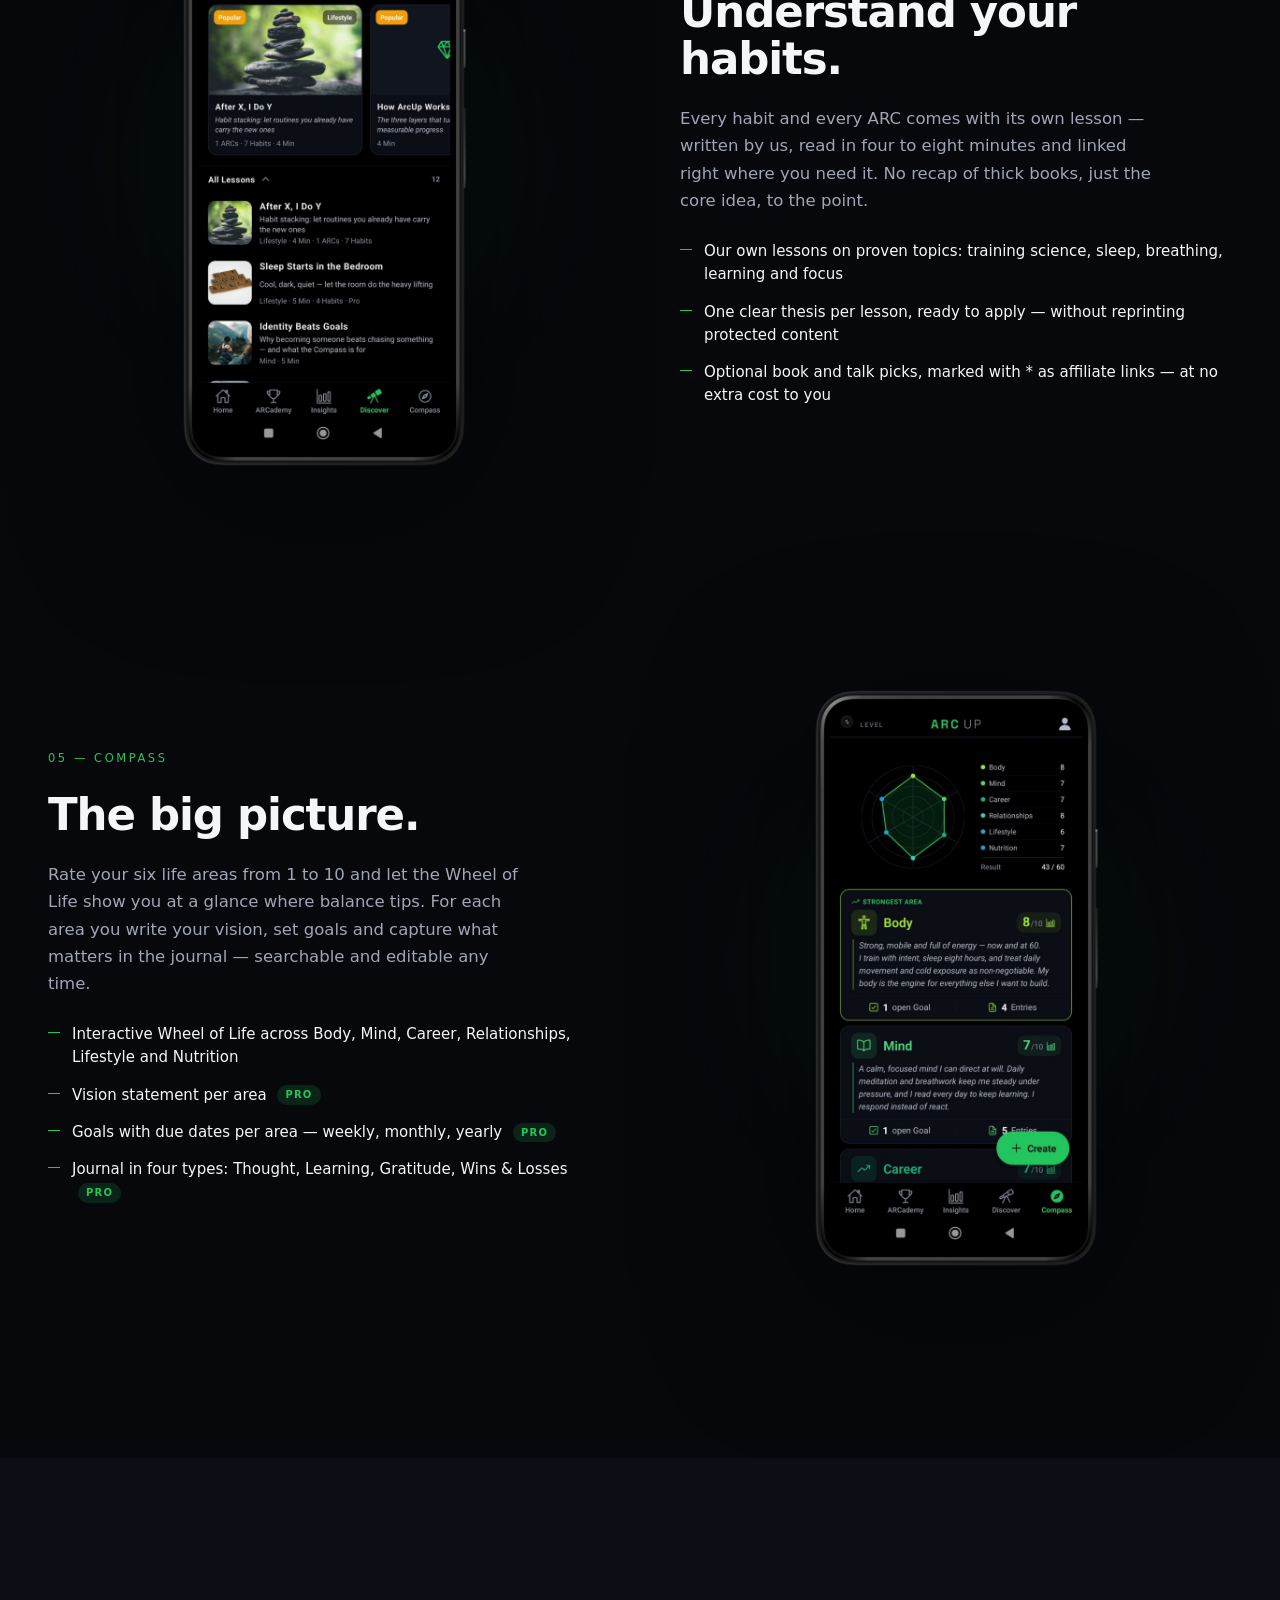
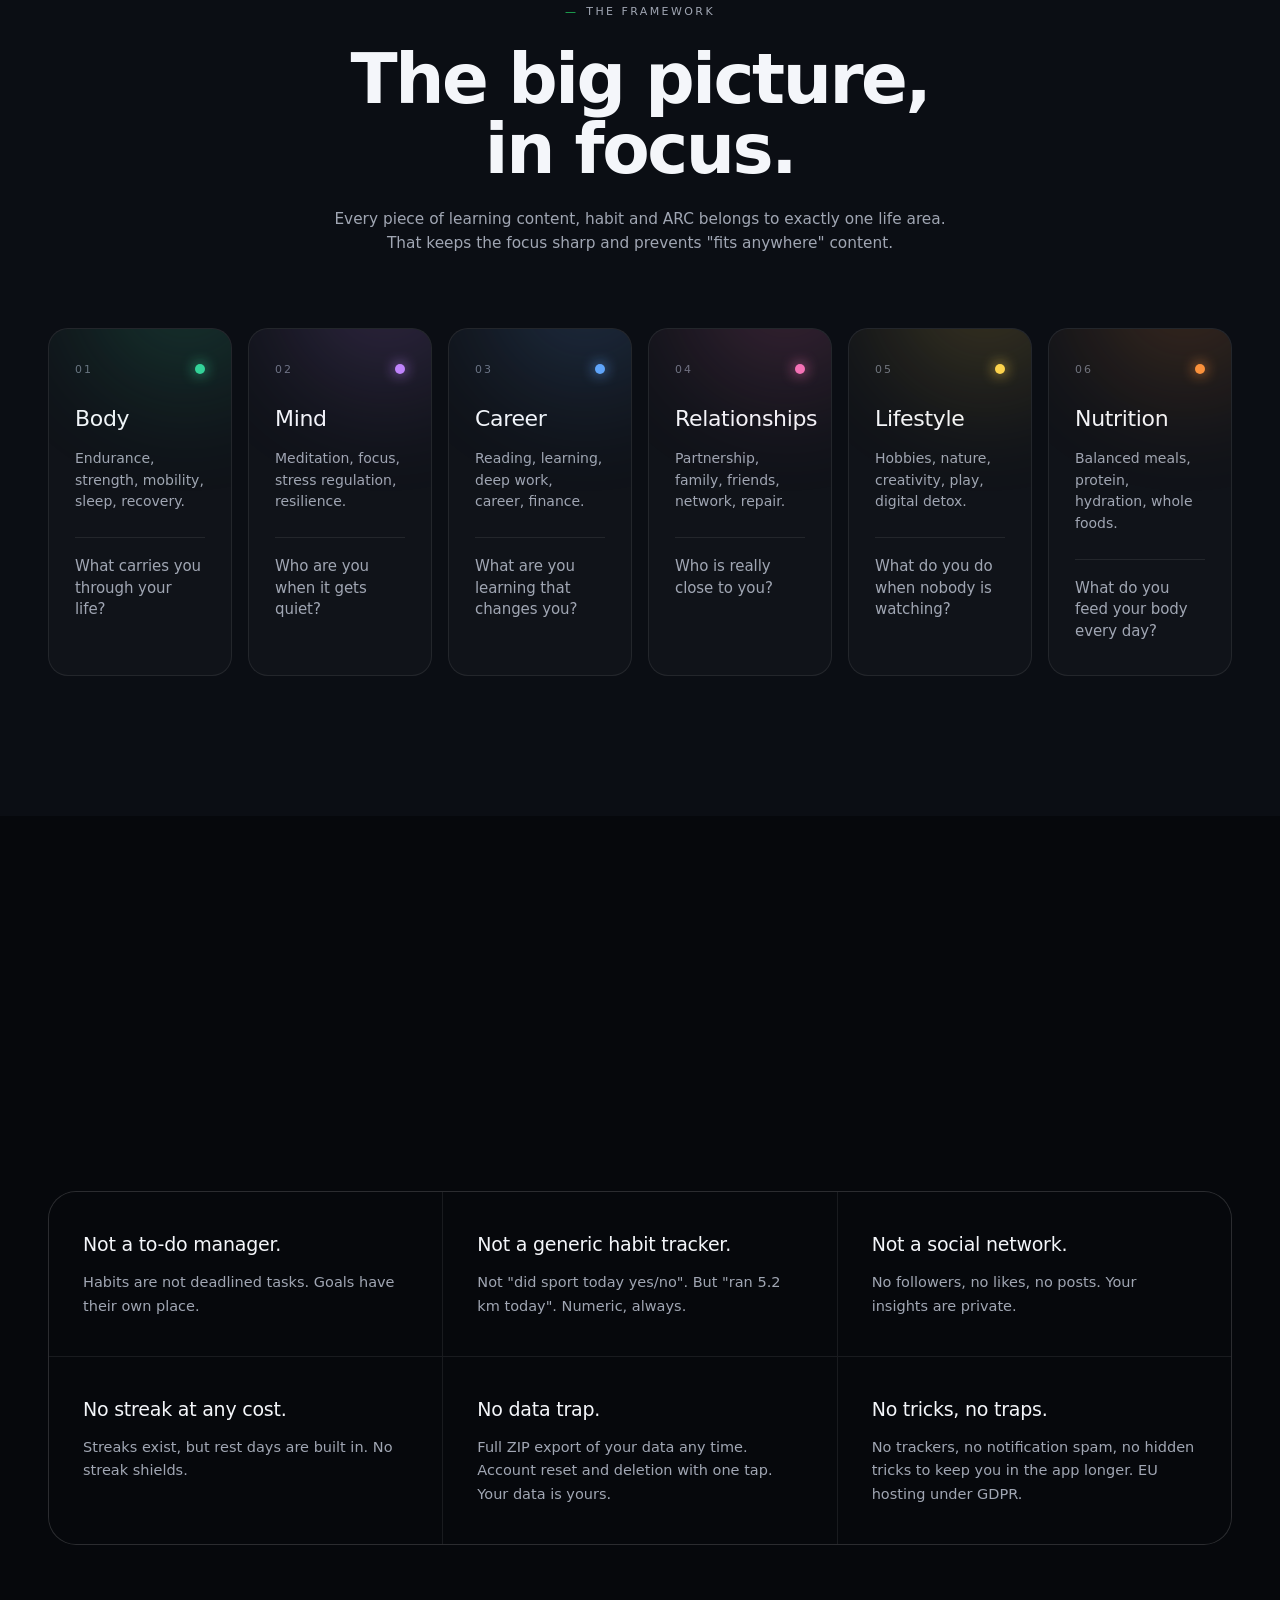
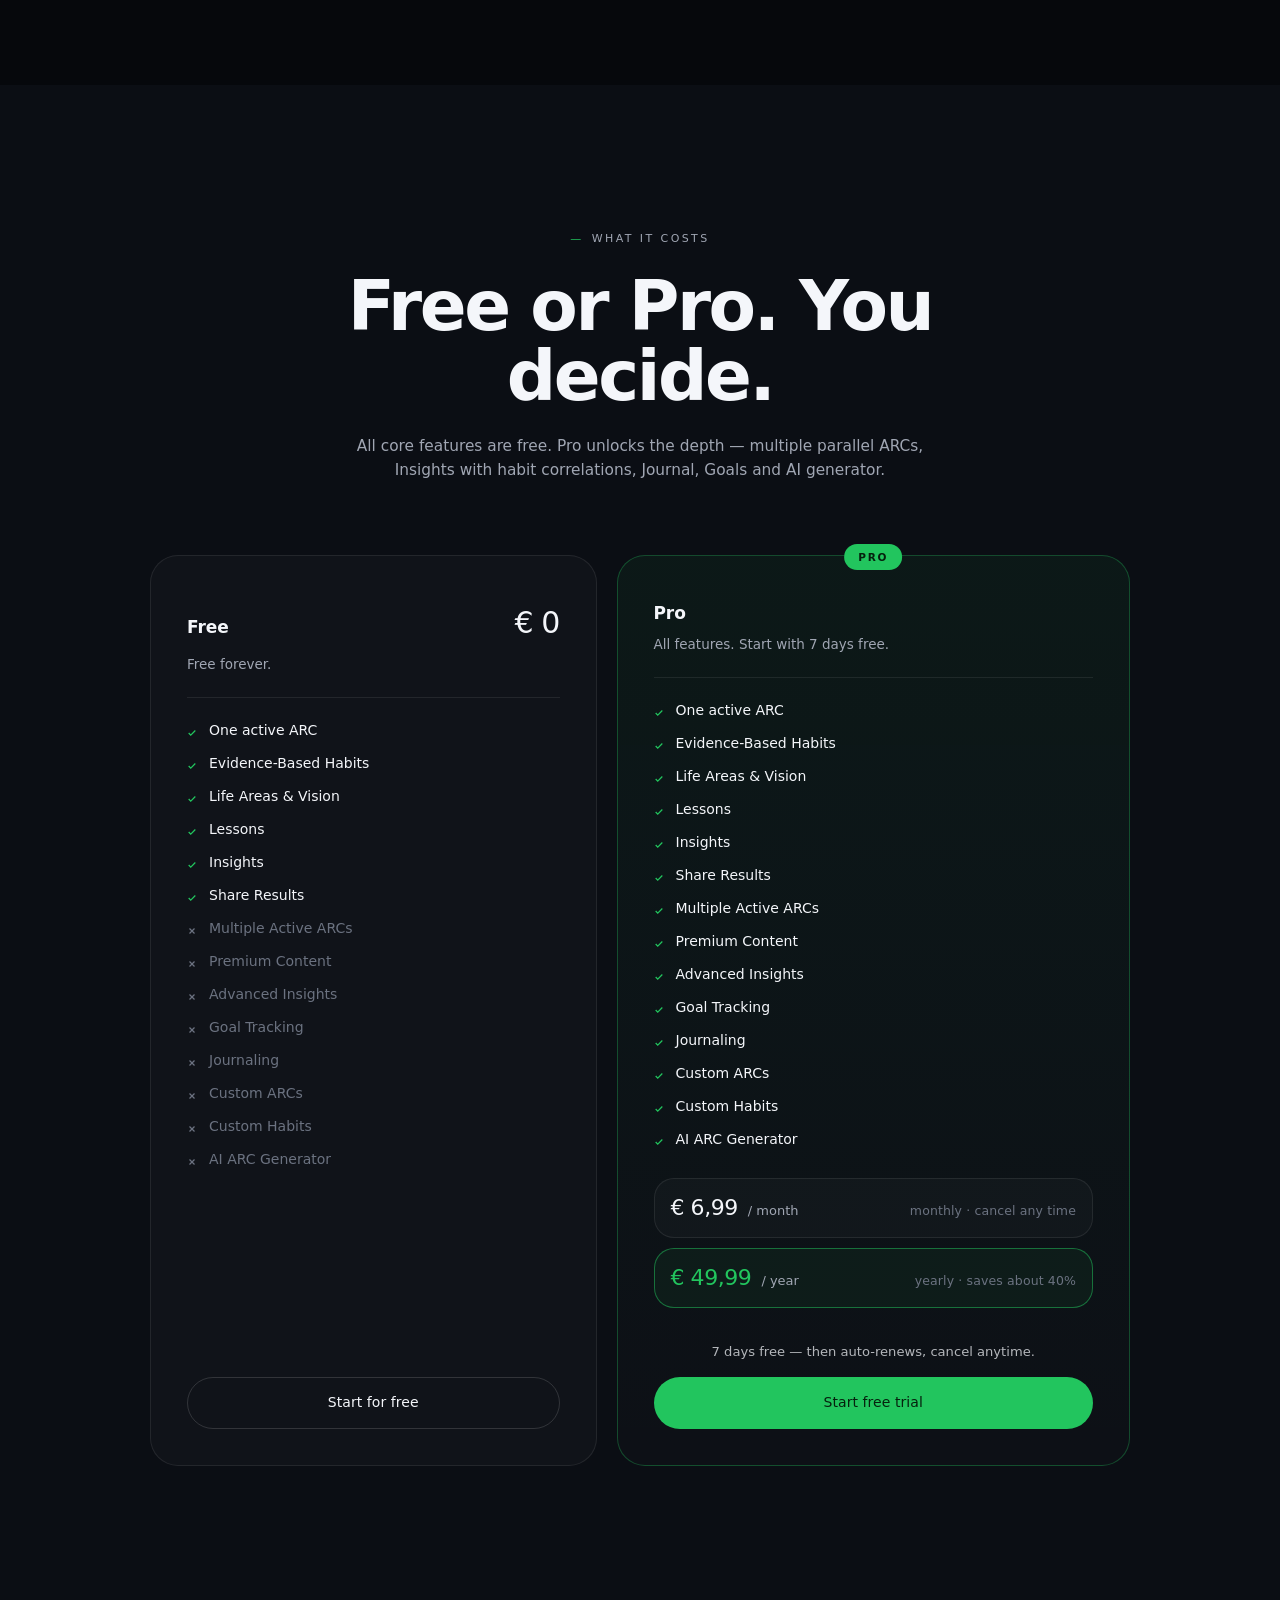
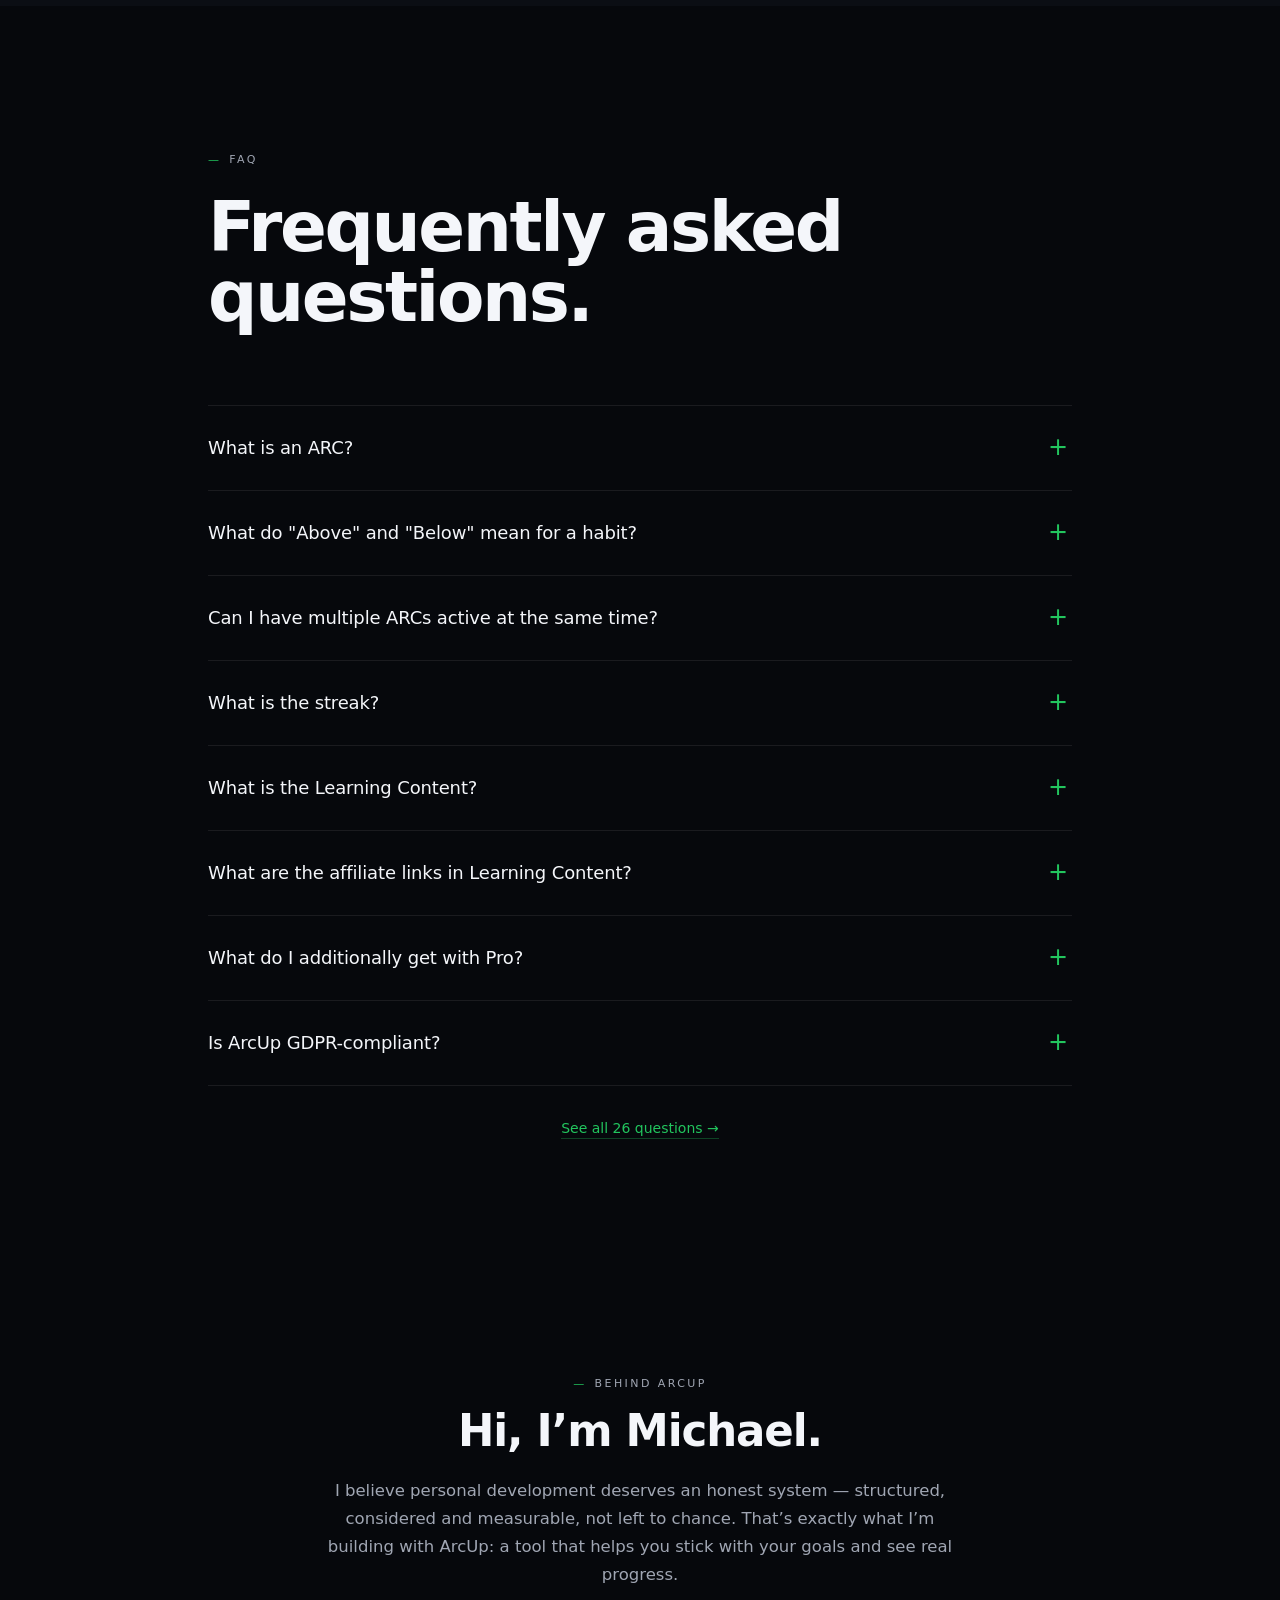
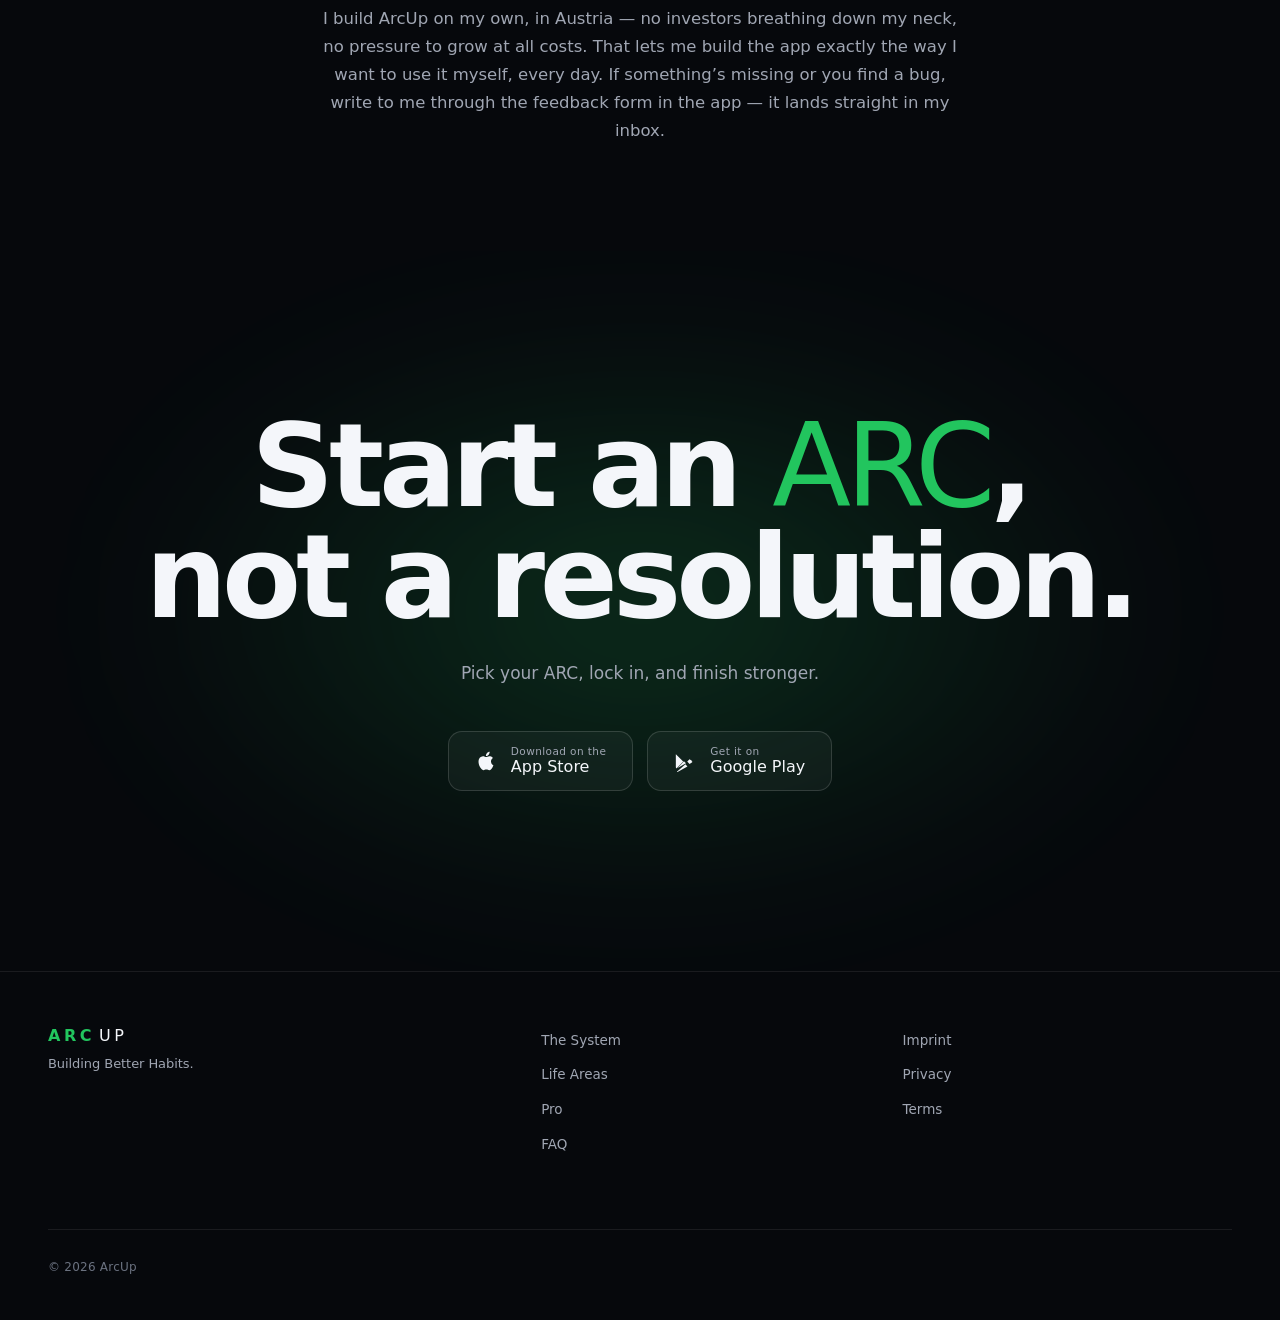
==== commit db84d7a0: "Neue App Screenshots" ====
--- a/index.html
+++ b/index.html
@@ -101,9 +101,9 @@
 
   <div class="hero-stage" aria-hidden="false">
     <div class="hero-stage-glow"></div>
-    <img src="./assets/marketing/Homepage_Render.png" data-i18n-attr-alt="hero.altHome" alt="ArcUp Home — Tageserfüllung, Wochenerfüllung, Level und aktive ARCs" class="hero-phone" />
-    <img src="./assets/marketing/ARCs_Render.png" data-i18n-attr-alt="hero.altARCs" alt="ARCademy — ausgewählte ARCs" class="hero-phone hero-phone--left" />
-    <img src="./assets/marketing/Reflect_Render.png" data-i18n-attr-alt="hero.altRef" alt="Compass — Lebensrad" class="hero-phone hero-phone--right" />
+    <img src="./assets/marketing_new/1_Homepage-portrait.png" data-i18n-attr-alt="hero.altHome" alt="ArcUp Home — Tageserfüllung, Wochenerfüllung, Level und aktive ARCs" class="hero-phone" />
+    <img src="./assets/marketing_new/2_ARCPage_ARCs-portrait.png" data-i18n-attr-alt="hero.altARCs" alt="ARCademy — ausgewählte ARCs" class="hero-phone hero-phone--left" />
+    <img src="./assets/marketing_new/6_Compass-portrait.png" data-i18n-attr-alt="hero.altRef" alt="Compass — Lebensrad" class="hero-phone hero-phone--right" />
   </div>
 
   <ul class="hero-trust">
@@ -297,7 +297,7 @@
         </ul>
       </div>
       <div class="showcase-art">
-        <img src="./assets/marketing/Homepage_Render.png" data-i18n-attr-alt="sc1.alt" alt="ArcUp Home — Tages-, Wochen- und Level-Ringe mit aktivem Classic Winter ARC" />
+        <img src="./assets/marketing_new/1_Homepage-portrait.png" data-i18n-attr-alt="sc1.alt" alt="ArcUp Home — Tages-, Wochen- und Level-Ringe mit aktivem Classic Winter ARC" />
       </div>
     </div>
   </div>
@@ -317,13 +317,14 @@
           <li data-i18n="sc2.li5">Ständig neue ARCs, Gewohnheiten und Lerninhalte — dazu saisonale ARCs zum Jahreswechsel oder Sommerstart</li>
         </ul>
       </div>
-      <div class="showcase-art">
-        <img src="./assets/marketing/ARCs_Render.png" data-i18n-attr-alt="sc2.alt" alt="ARCademy — ARCs und Gewohnheiten in einem Tab, mit Suche und Filter" />
-      </div>
-    </div>
-  </div>
-
-  <!-- 03 — Insights (App-Screenshot folgt · Platzhalter: ARC-Bild) -->
+      <div class="showcase-art showcase-art--duo">
+        <img src="./assets/marketing_new/2_ARCPage_ARCs-portrait.png" data-i18n-attr-alt="sc2.alt" alt="ARCademy — ARC-Tab mit fertigen Challenges, Suche und Filter" />
+        <img src="./assets/marketing_new/3_ARCPage_Habits-portrait.png" data-i18n-attr-alt="sc2.alt2" alt="ARCademy — Gewohnheiten-Tab mit Ober- und Unterkategorien" />
+      </div>
+    </div>
+  </div>
+
+  <!-- 03 — Insights -->
   <div class="showcase">
     <div class="container showcase-inner">
       <div class="showcase-copy">
@@ -338,7 +339,7 @@
         </ul>
       </div>
       <div class="showcase-art">
-        <img src="./assets/marketing/ARCs_Render.png" data-i18n-attr-alt="sc3.alt" alt="Insights — Auswertungen aus deinen echten Logs (App-Screenshot folgt)" />
+        <img src="./assets/marketing_new/4_Insights-portrait.png" data-i18n-attr-alt="sc3.alt" alt="Insights — Auswertungen aus deinen echten Logs" />
       </div>
     </div>
   </div>
@@ -357,7 +358,7 @@
         </ul>
       </div>
       <div class="showcase-art">
-        <img src="./assets/marketing/Quellen_Render.png" data-i18n-attr-alt="sc4.alt" alt="Discover — Lerninhalte mit eigenen redaktionellen ArcUp-Texten" />
+        <img src="./assets/marketing_new/5_Discover-portrait.png" data-i18n-attr-alt="sc4.alt" alt="Discover — Lerninhalte mit eigenen redaktionellen ArcUp-Texten" />
       </div>
     </div>
   </div>
@@ -377,7 +378,7 @@
         </ul>
       </div>
       <div class="showcase-art">
-        <img src="./assets/marketing/Reflect_Render.png" data-i18n-attr-alt="sc5.alt" alt="Compass — Lebensrad-Radar über deine Lebensbereiche" />
+        <img src="./assets/marketing_new/6_Compass-portrait.png" data-i18n-attr-alt="sc5.alt" alt="Compass — Lebensrad-Radar über deine Lebensbereiche" />
       </div>
     </div>
   </div>
--- a/css/styles.css
+++ b/css/styles.css
@@ -685,6 +685,23 @@
   max-height: 640px;
   width: auto;
   filter: drop-shadow(0 30px 80px rgba(0, 0, 0, 0.55));
+}
+
+/* Duo variant: two phones side by side (front tab + back tab).
+   max-width keeps the pair inside the column on narrow viewports:
+   54% + 54% − 14% overlap ≈ 94% of the container. */
+.showcase-art--duo img {
+  max-height: 560px;
+  max-width: 54%;
+}
+.showcase-art--duo img:first-child {
+  position: relative;
+  z-index: 2;
+}
+.showcase-art--duo img:last-child {
+  margin-left: -14%;
+  transform: translateY(32px) scale(0.94);
+  z-index: 1;
 }
 
 /* ════════════════════════════════════════════════════════════
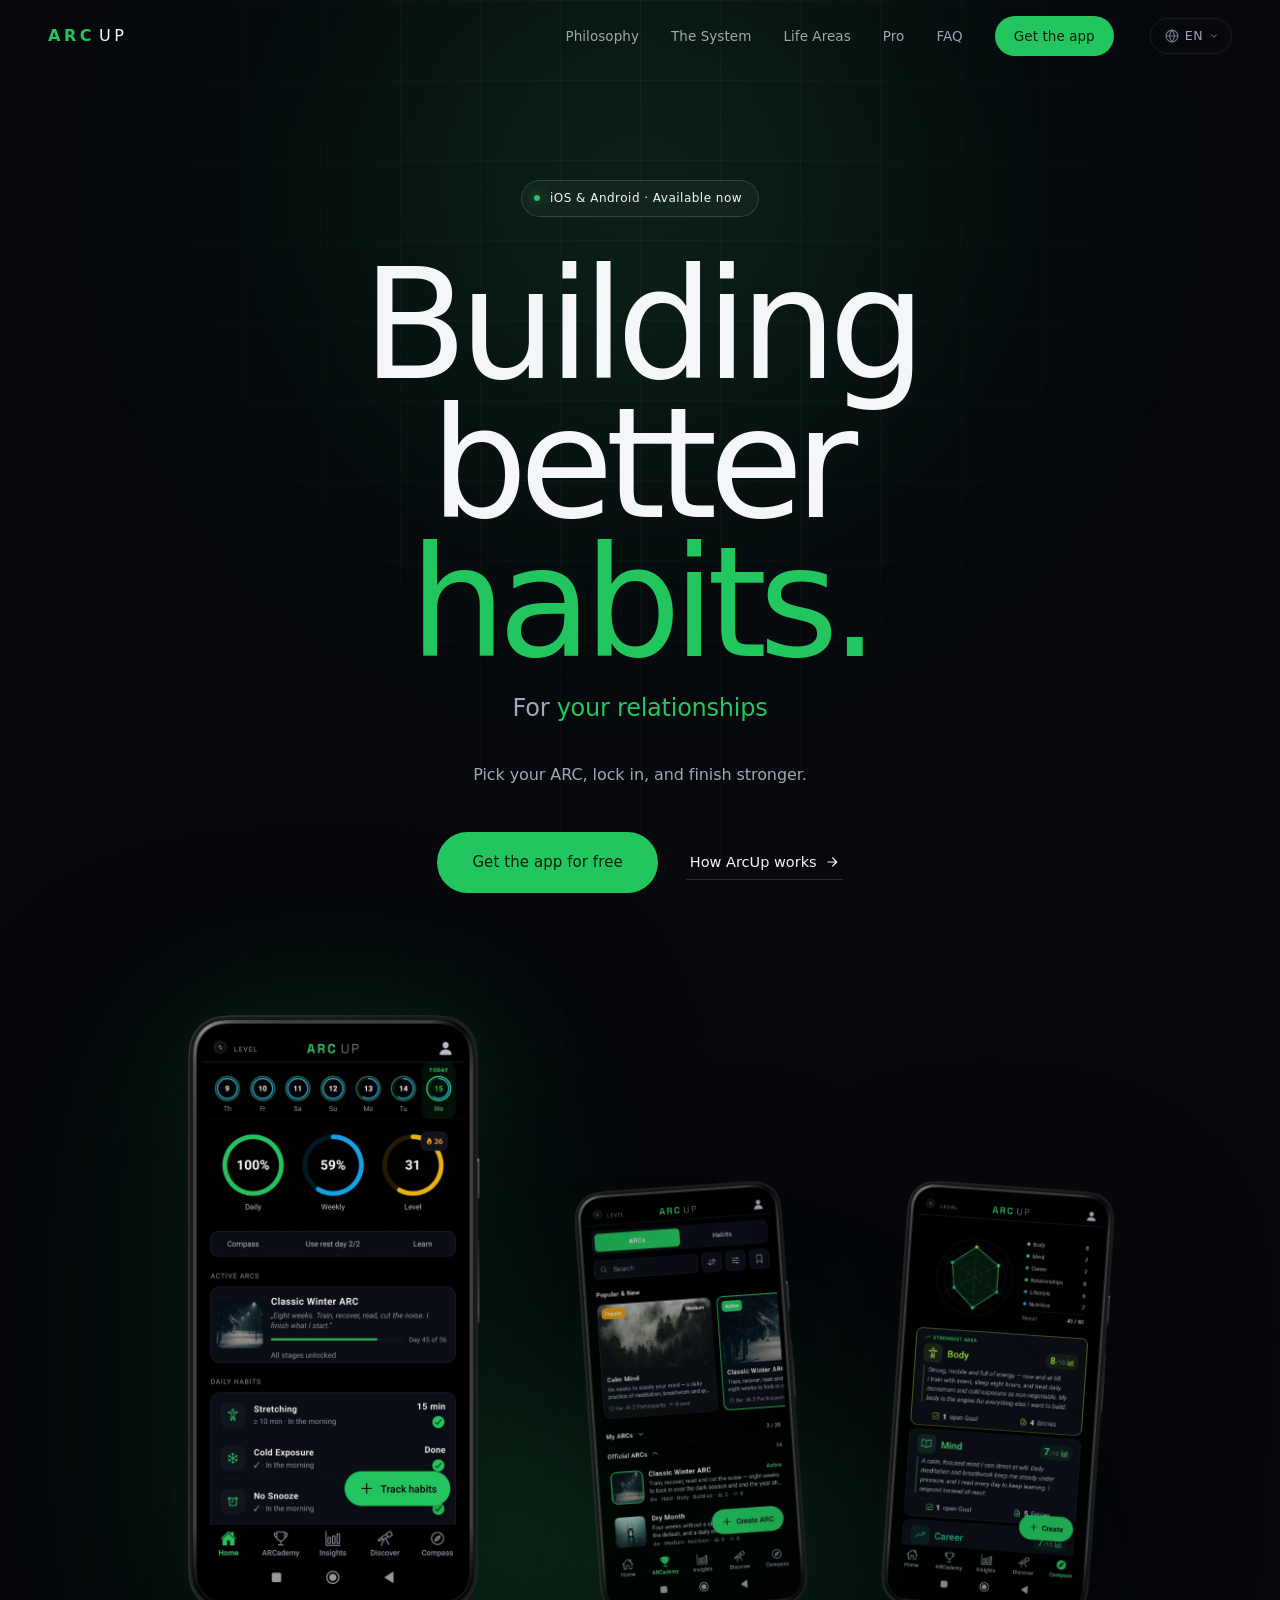
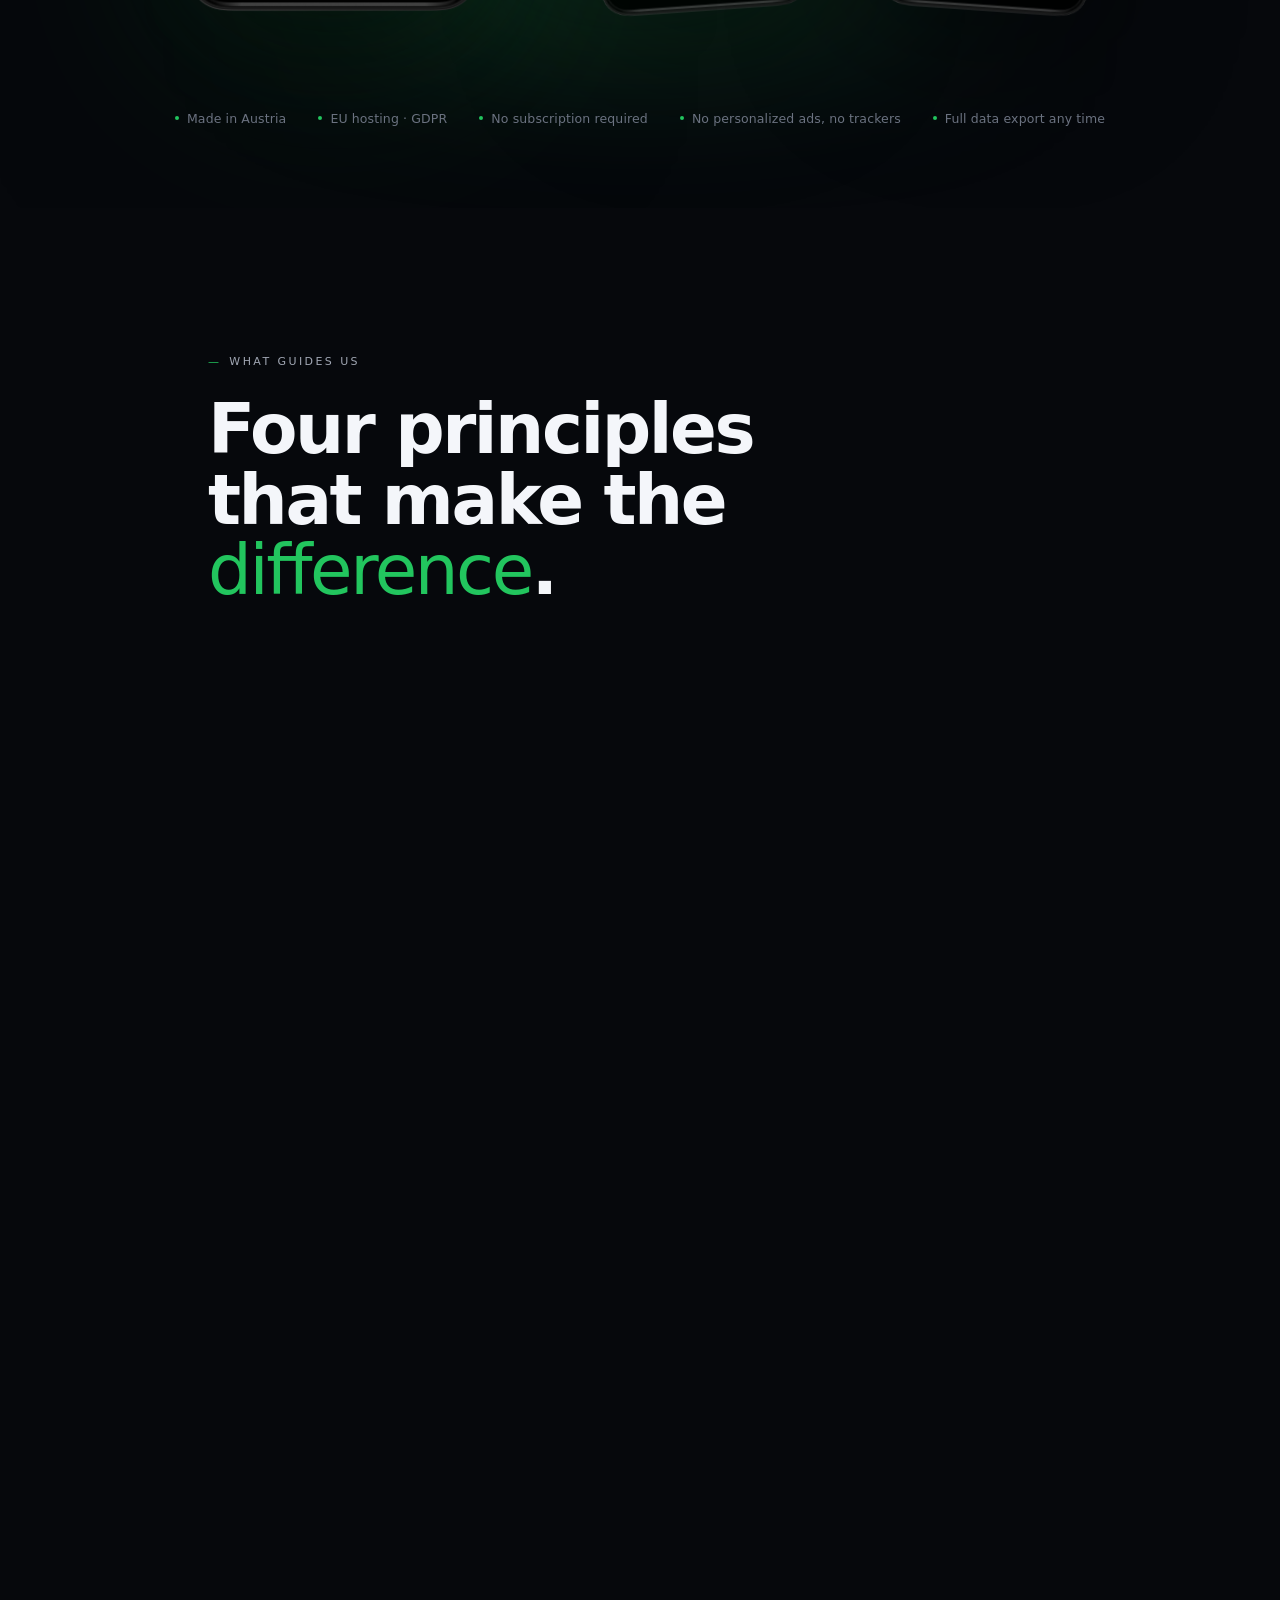
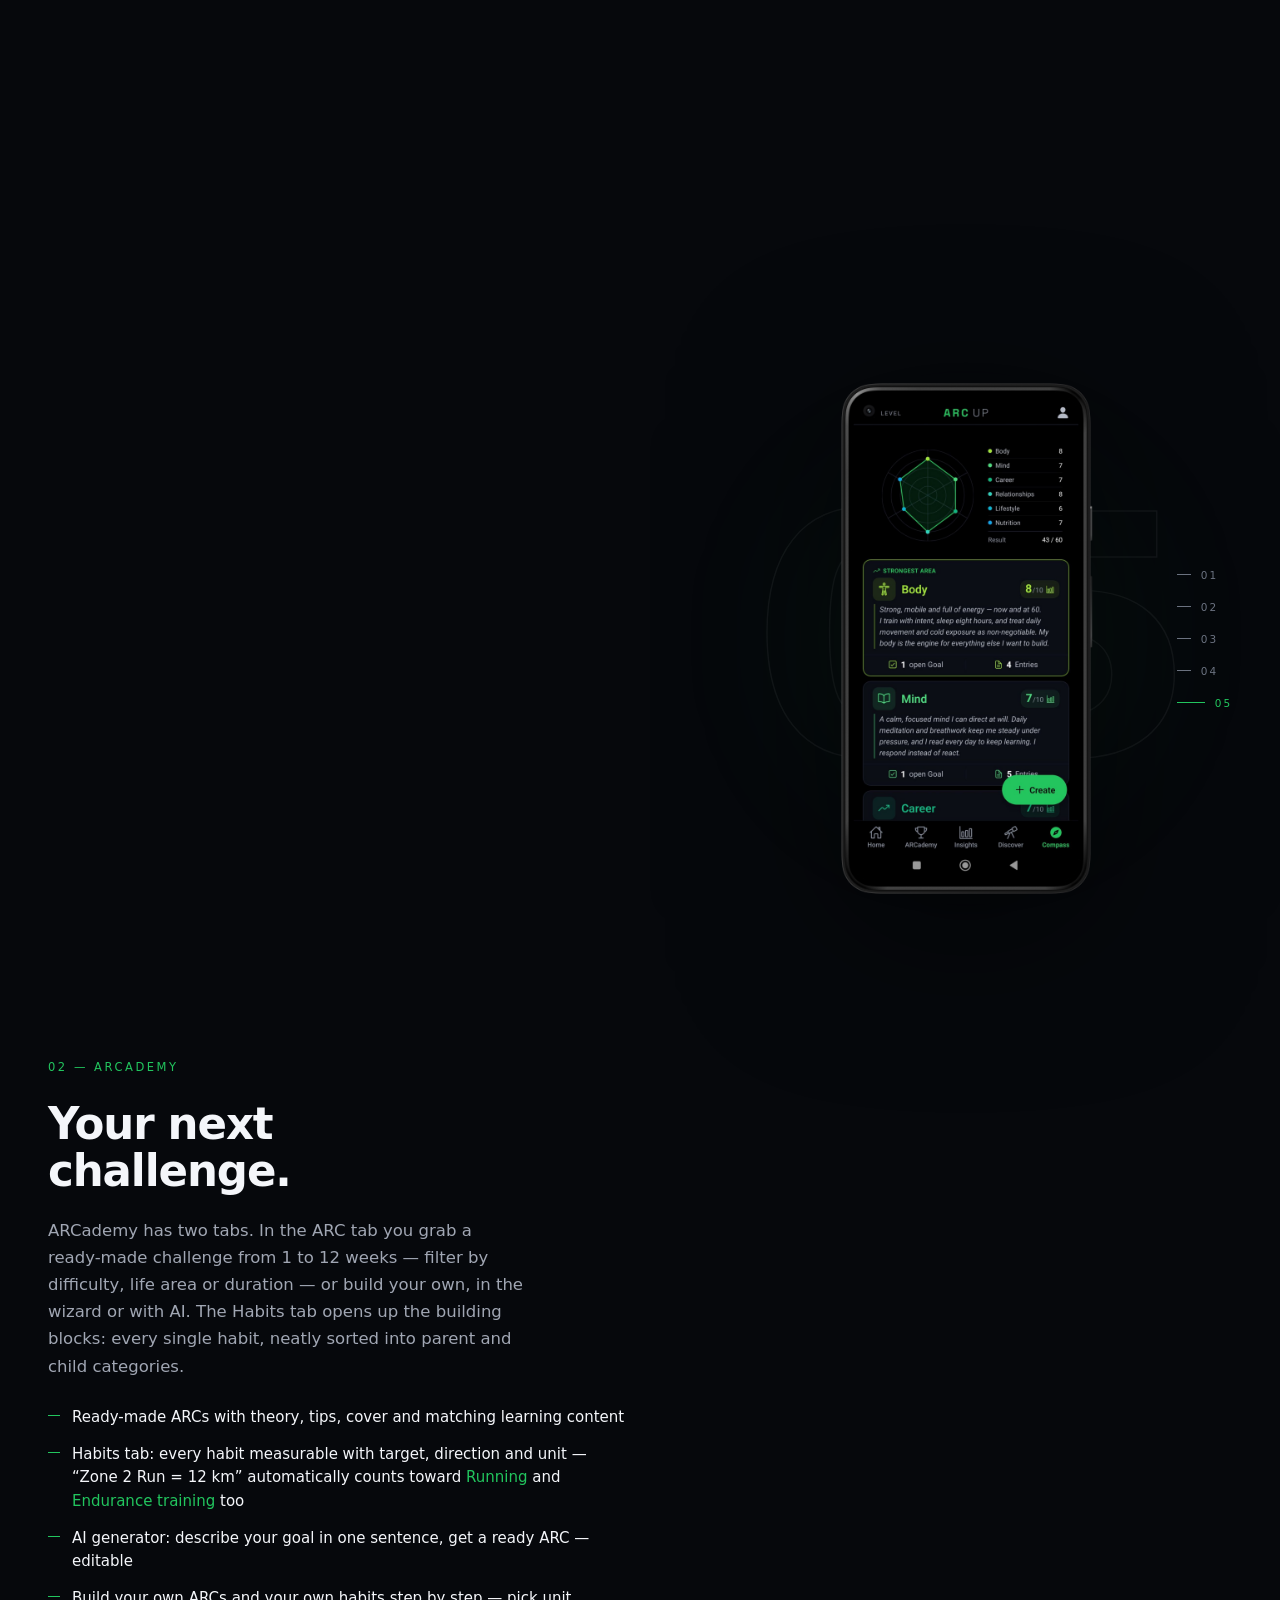
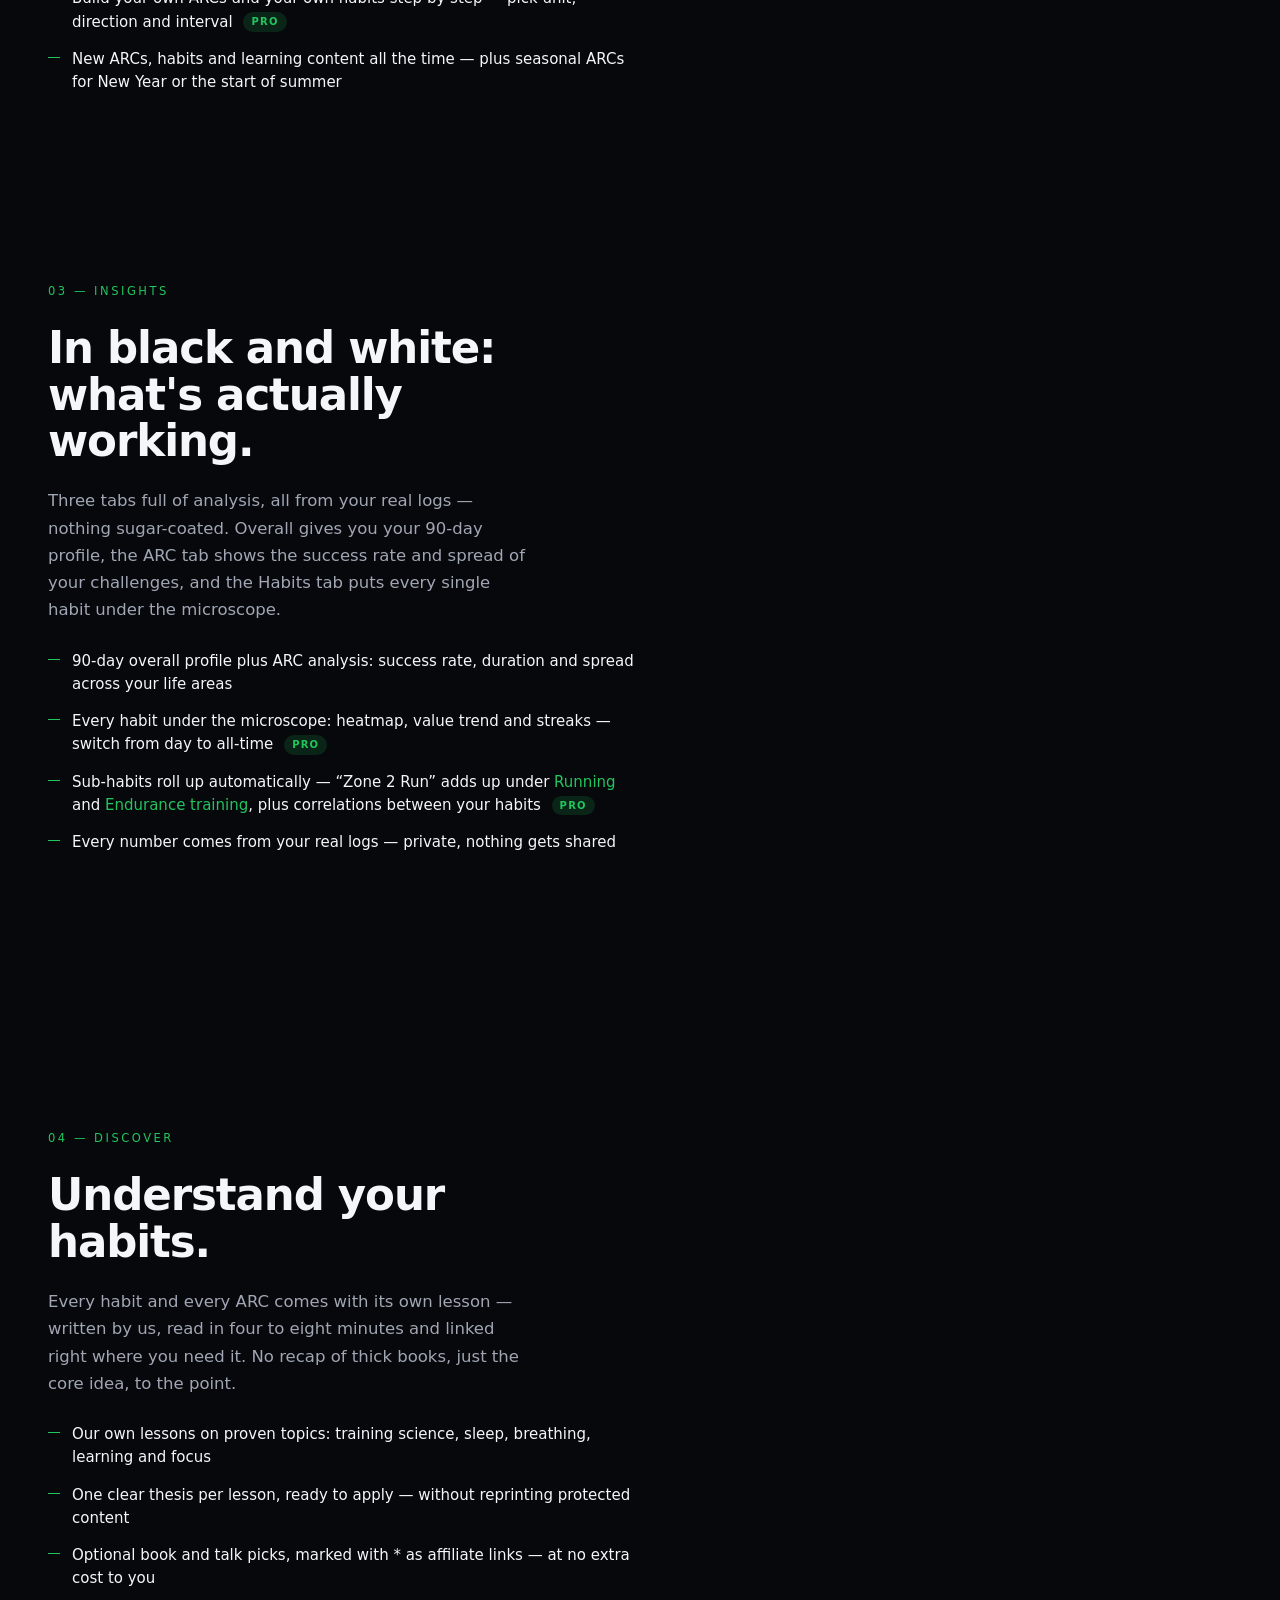
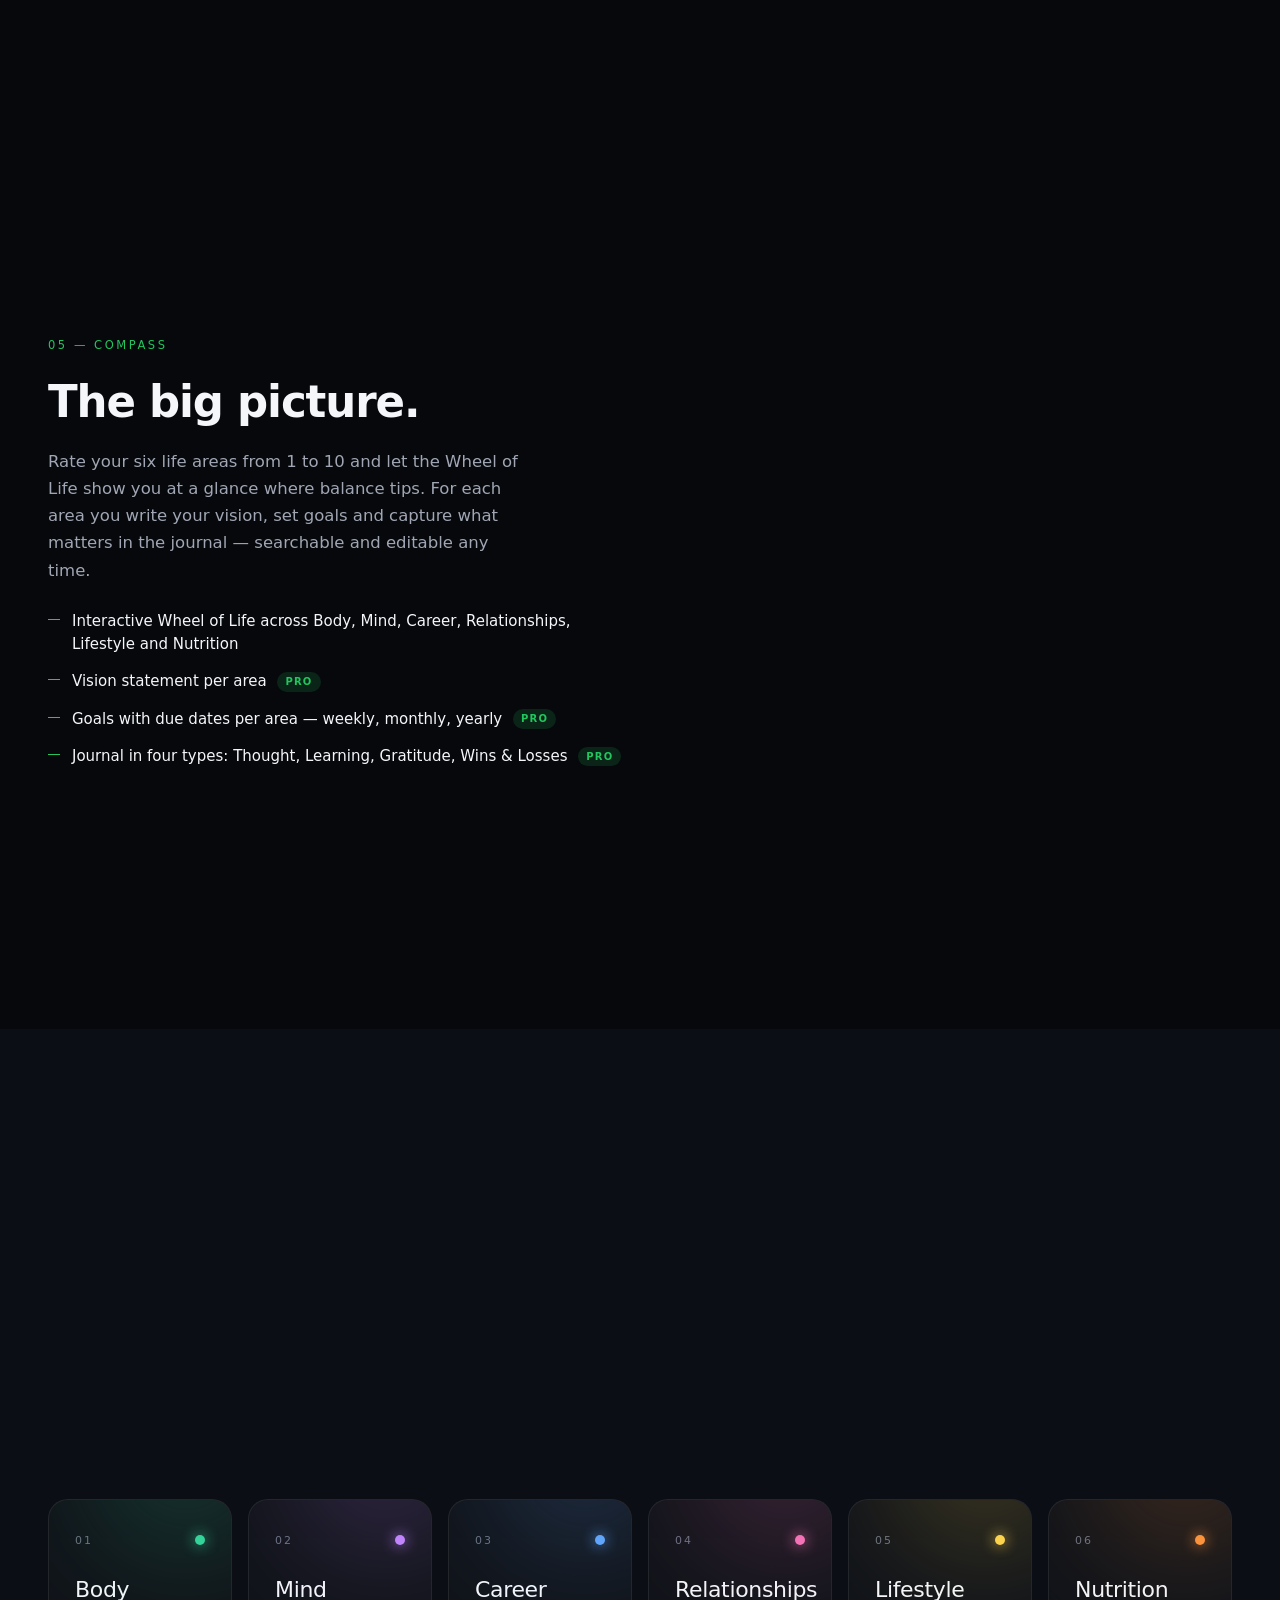
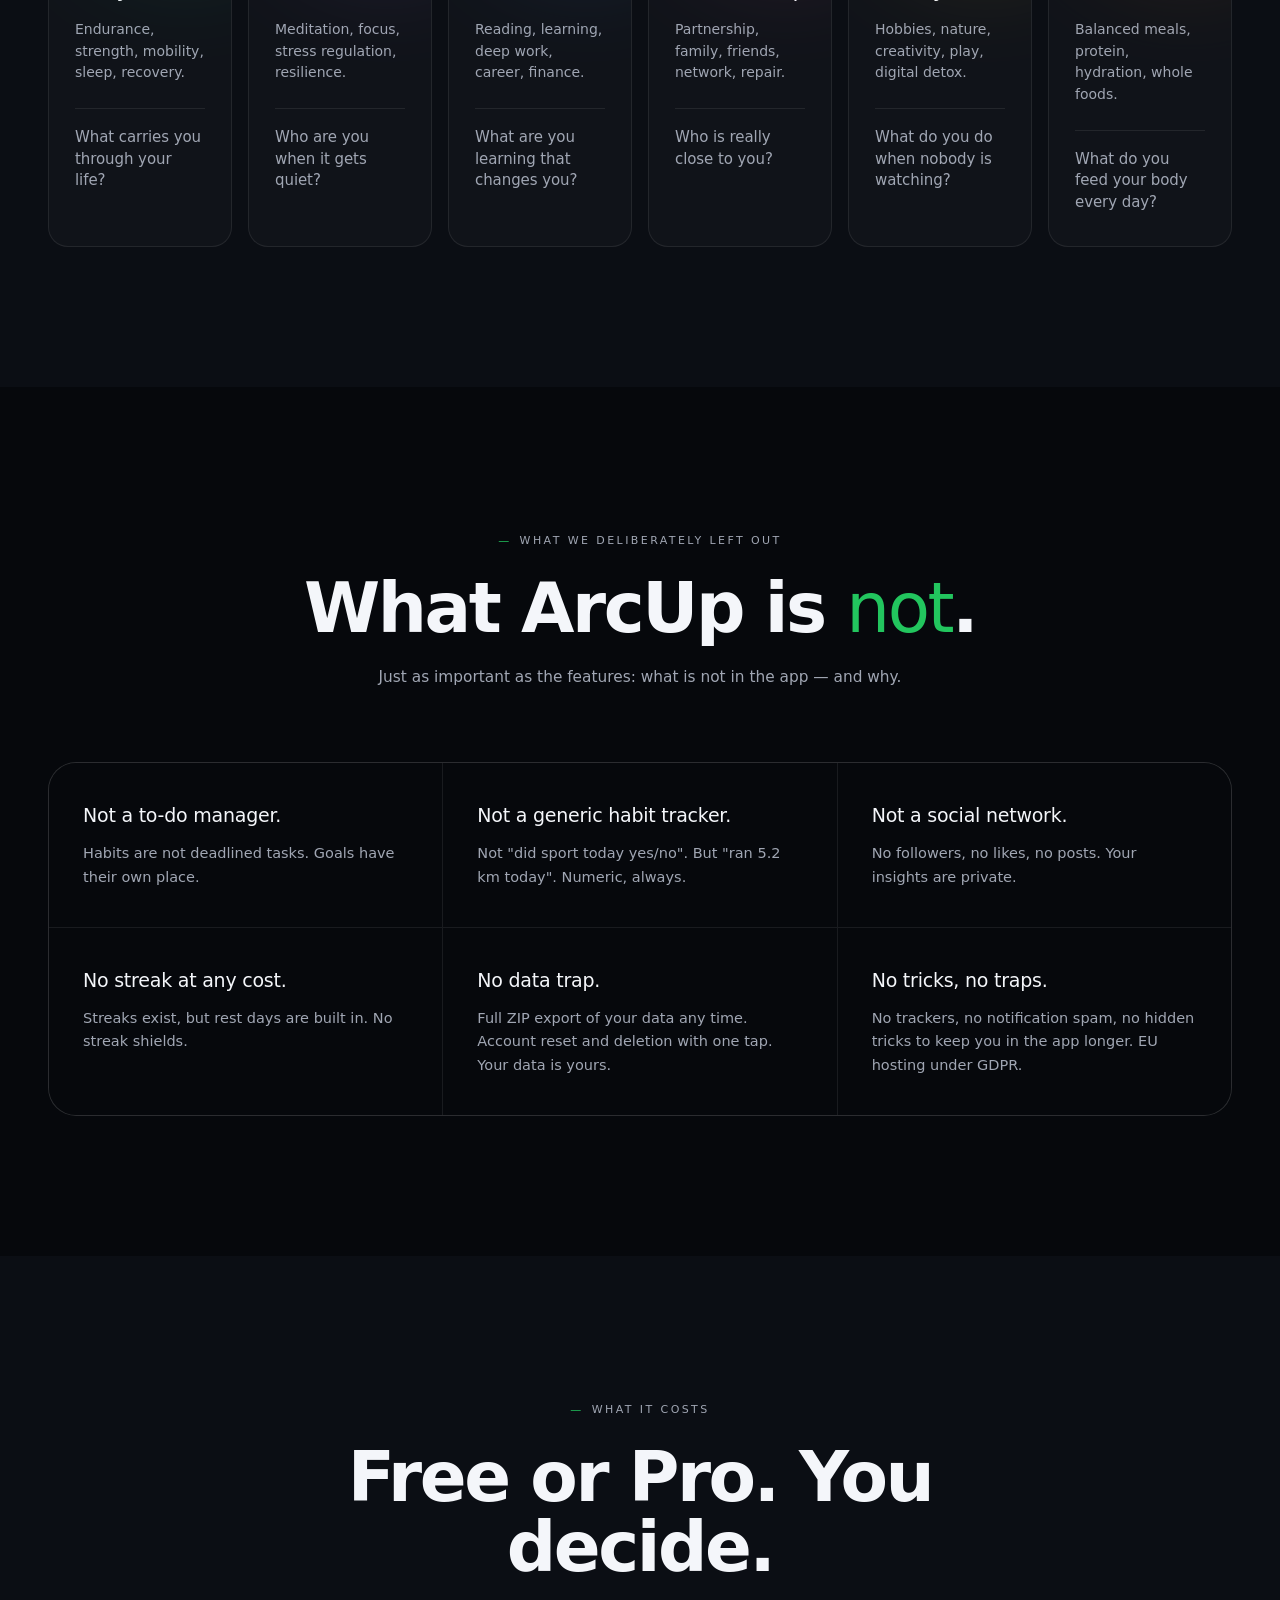
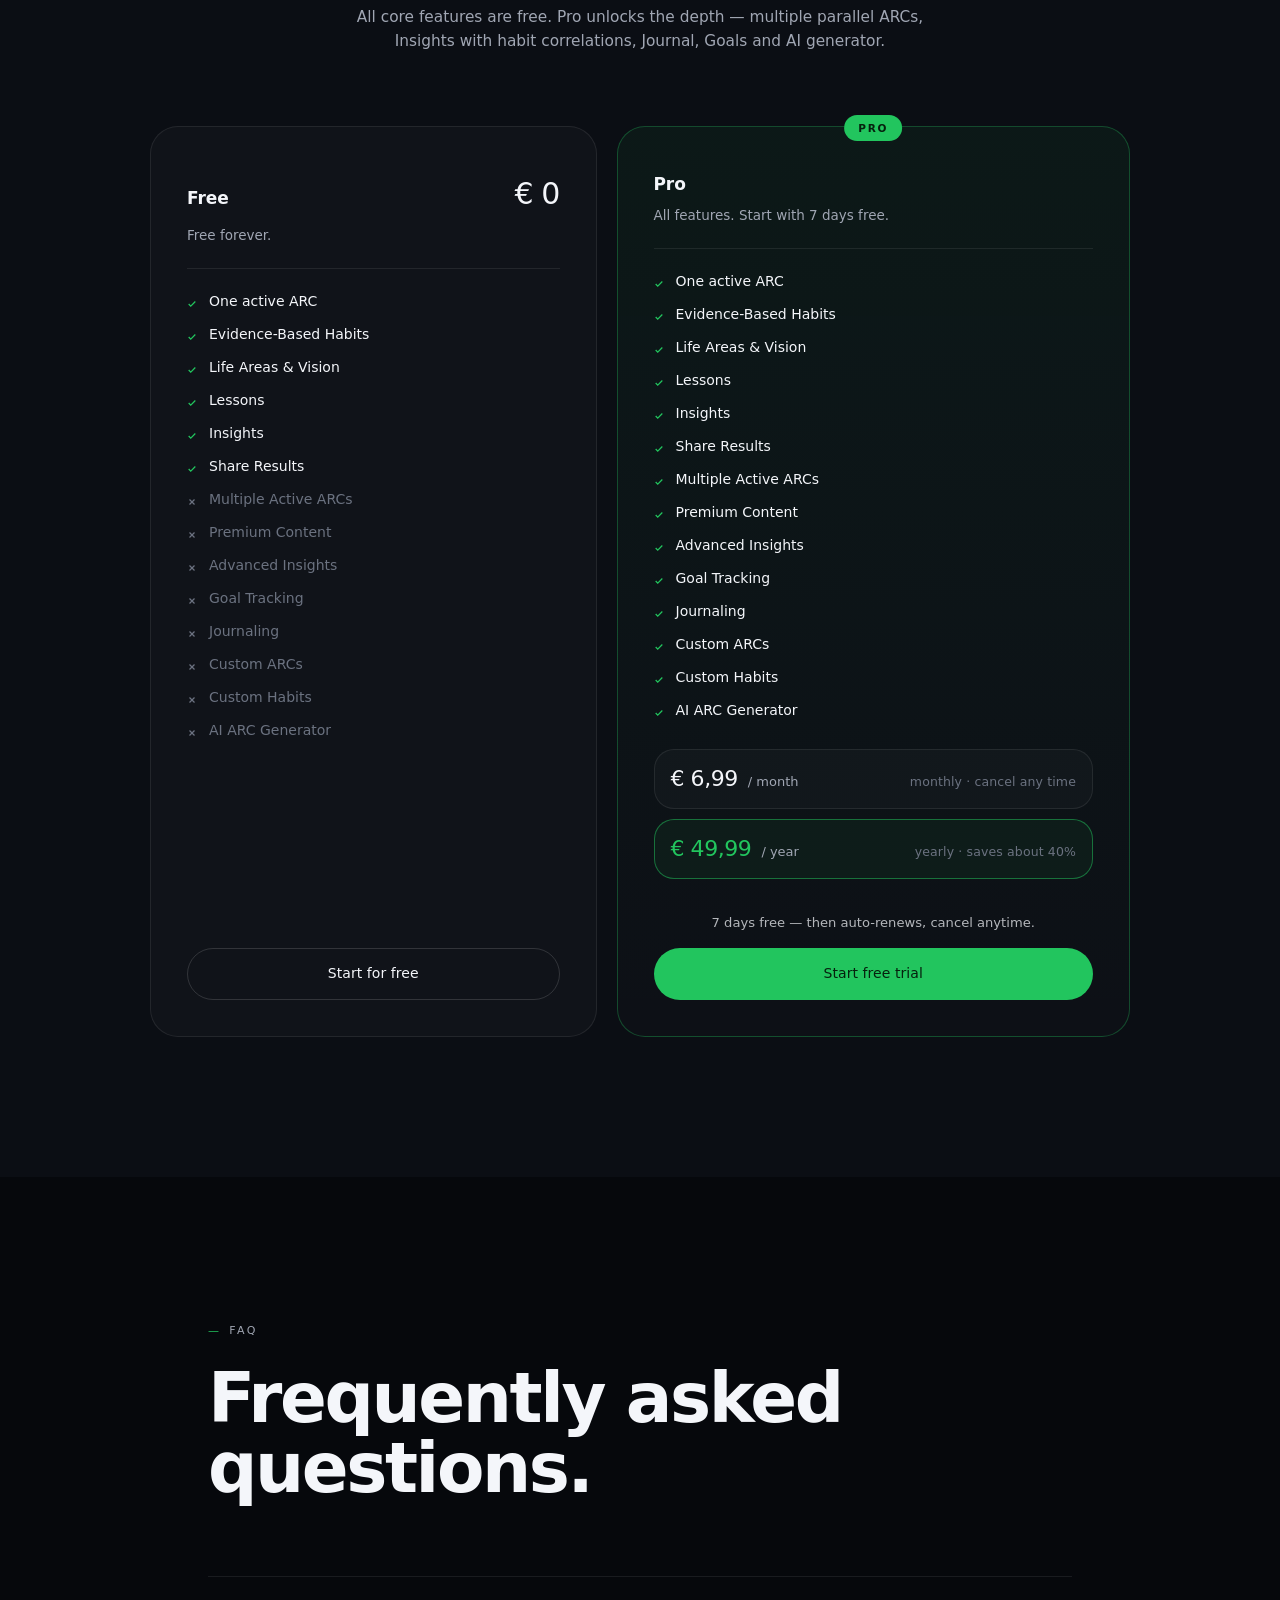
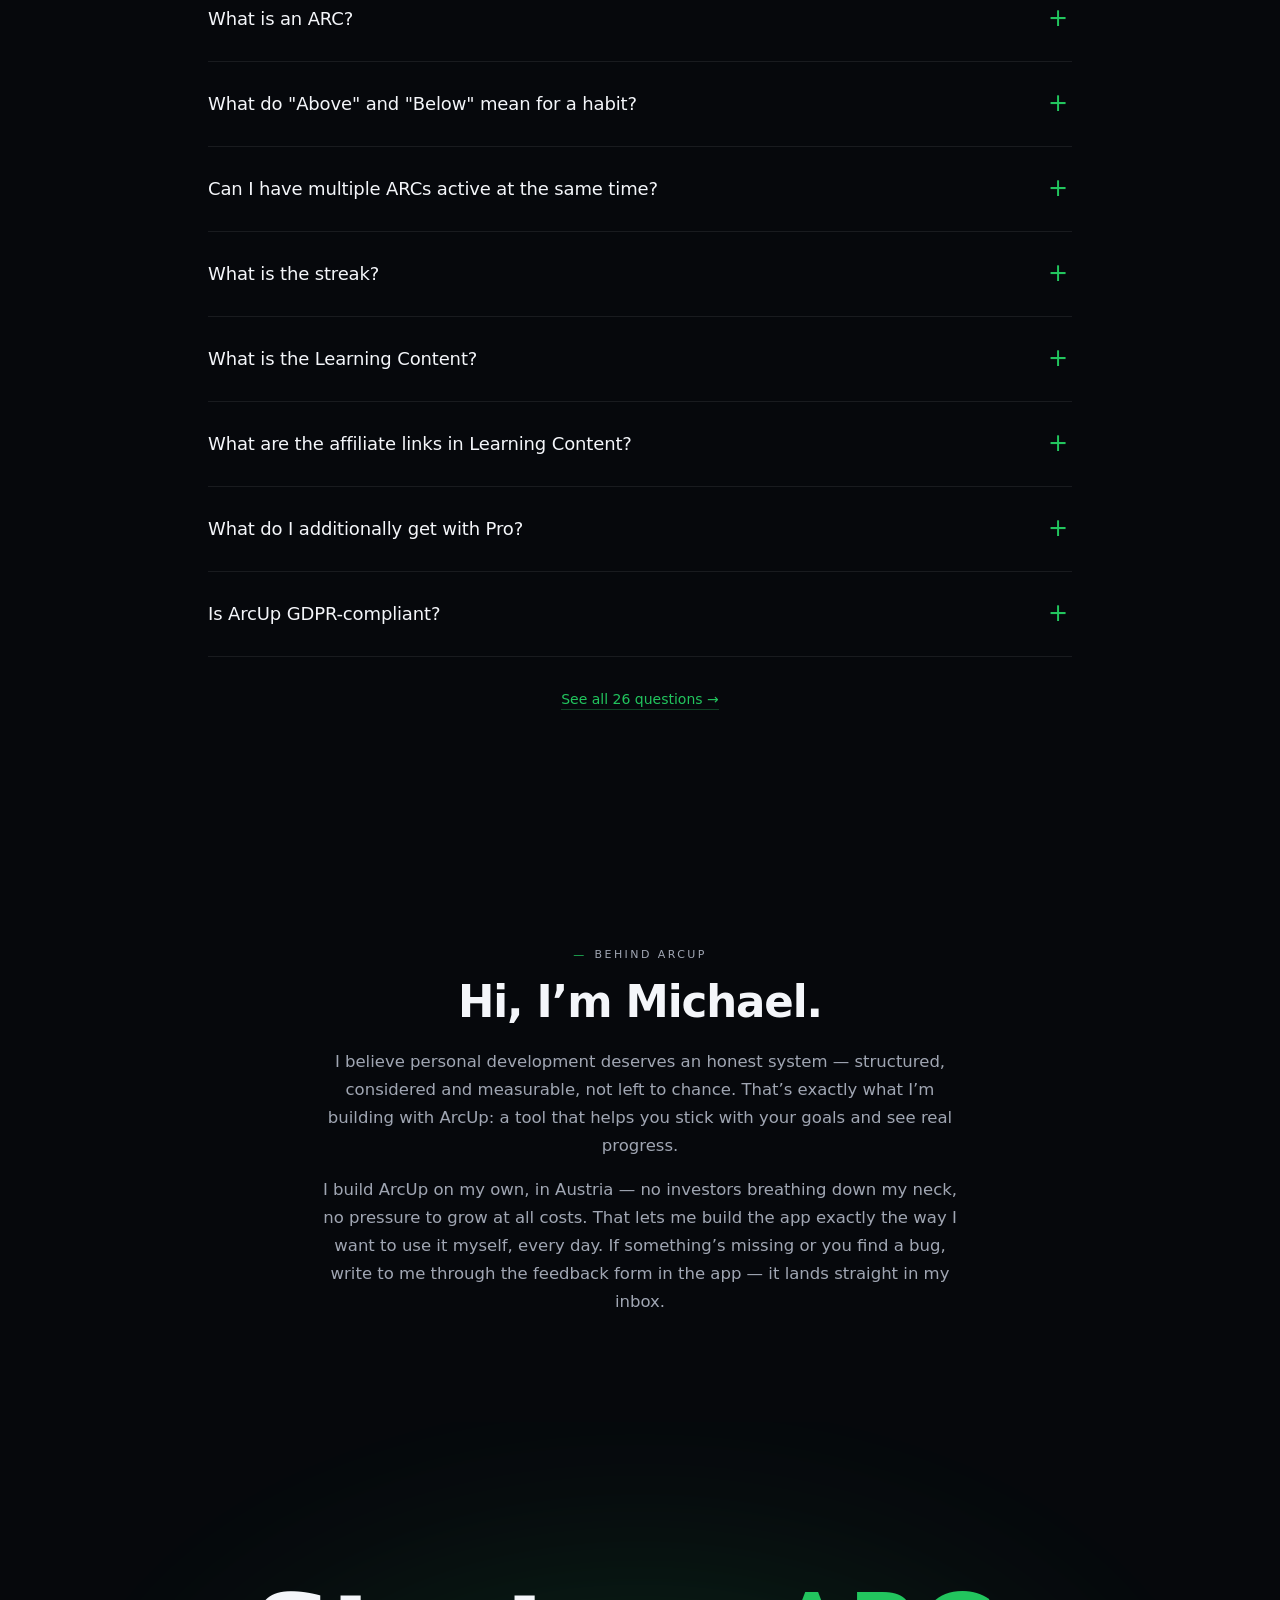
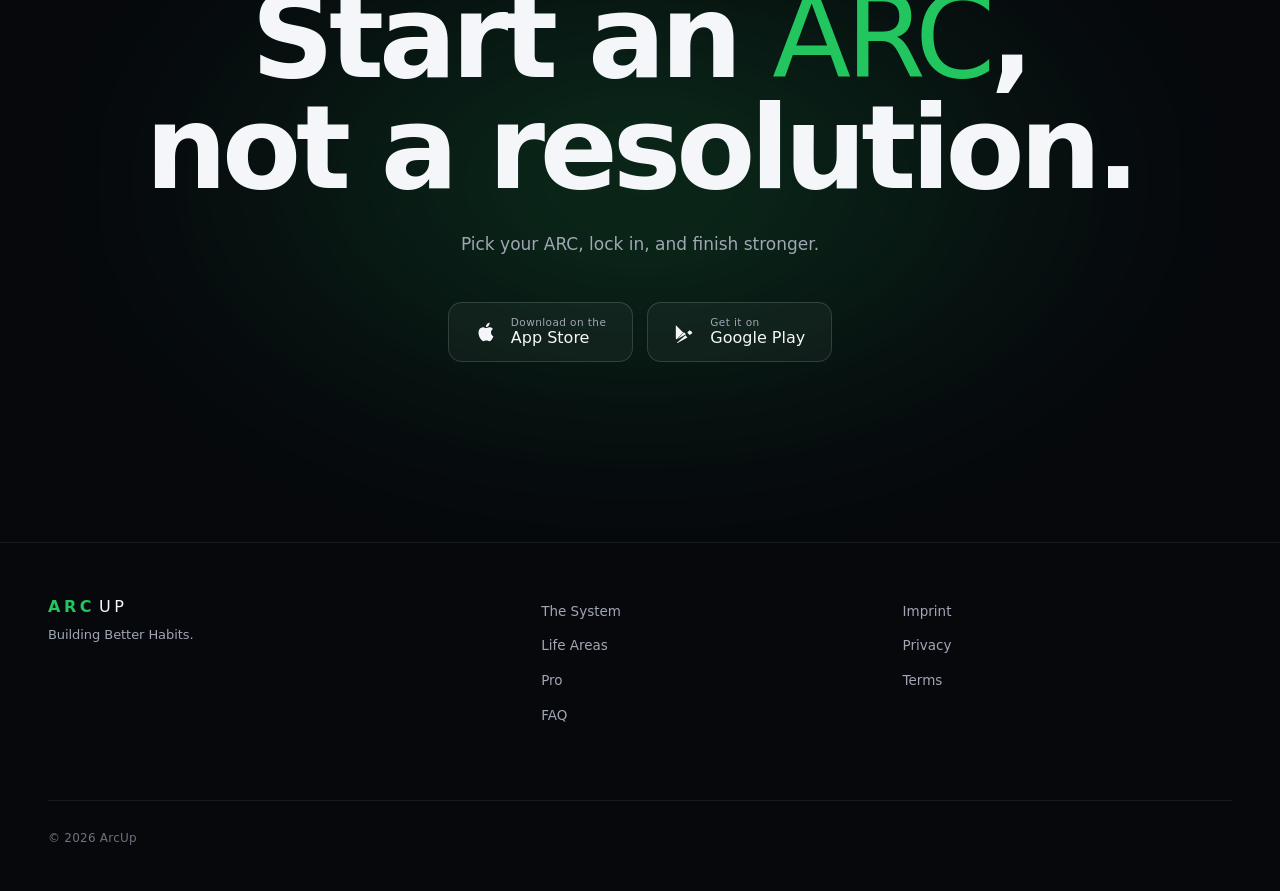
==== commit de625478: "new screenshot-design" ====
--- a/index.html
+++ b/index.html
@@ -155,34 +155,49 @@
     <div class="section-head section-head--center">
       <span class="overline" data-i18n="arcs.overline">Konkret</span>
       <h2 class="display-md" data-i18n="arcs.title">So sehen unsere ARCs aus.</h2>
-      <p class="section-sub" data-i18n="arcs.sub">Vier reale ARCs aus der Sammlung — jeweils mit Dauer, Lebensbereich und den echten Gewohnheiten, Werttypen und Zielwerten, die du trackst. Einer baut sich in Stufen auf.</p>
+      <p class="section-sub" data-i18n="arcs.sub">Drei reale ARCs aus der Sammlung — jeweils mit Dauer, Lebensbereich und den echten Gewohnheiten, Werttypen und Zielwerten, die du trackst. Der große baut sich in Stufen auf.</p>
     </div>
 
     <div class="arcs-grid arcs-grid--single">
-      <article class="arc-example arc-example--featured" style="--area: var(--body);">
+      <article class="arc-example arc-example--featured arc-example--staged" style="--area: var(--body);">
         <div class="arc-meta">
           <span class="arc-area" data-i18n="arc1.area">Körper</span>
           <span class="arc-pills">
+            <span class="arc-dur arc-stage-pill" data-i18n="arc1.badge">Stufenmodell</span>
             <span class="arc-dur" data-i18n="arc1.dur">8 Wochen</span>
             <span class="arc-dur arc-diff" data-i18n="arc1.diff">Schwer</span>
           </span>
         </div>
         <h3 data-i18n="arc1.h">Classic Winter ARC</h3>
-        <p data-i18n="arc1.b">Acht Wochen Lock-in für die dunkle Jahreszeit — trainieren, erholen, lesen und Ablenkung rausschneiden, und das Jahr im Vorsprung beenden.</p>
-        <ul class="arc-habits">
-          <li data-i18n="arc1.h1">Ausdauertraining ≥ 180 min/Woche</li>
-          <li data-i18n="arc1.h2">Krafttraining ≥ 90 min/Woche</li>
-          <li data-i18n="arc1.h3">Dehnen ≥ 10 min</li>
-          <li data-i18n="arc1.h4">Kältereiz · täglich</li>
-          <li data-i18n="arc1.h5">Früh aufstehen · 5×/Woche</li>
-          <li data-i18n="arc1.h6">Kein Snooze · täglich</li>
-          <li data-i18n="arc1.h7">Wasser trinken ≥ 2 l</li>
-          <li data-i18n="arc1.h8">Lesen 10 → 25 Seiten</li>
-          <li data-i18n="arc1.h9">Meditation ≥ 10 min</li>
-          <li data-i18n="arc1.h10">Atemübungen ≥ 15 min</li>
-          <li data-i18n="arc1.h11">Tagebuch schreiben ≥ 10 min</li>
-          <li data-i18n="arc1.h12">Social-Media-Zeit ≤ 1 h</li>
-        </ul>
+        <p data-i18n="arc1.b">Acht Wochen Lock-in für die dunkle Jahreszeit — trainieren, erholen, lesen und Ablenkung rausschneiden. Du startest mit dem Kern, und jede starke Woche schaltet die nächste Stufe frei.</p>
+        <div class="arc-stages">
+          <div class="arc-stage">
+            <span class="arc-stage-label" data-i18n="arc1.s1">Stufe 1 · Start</span>
+            <ul class="arc-habits">
+              <li data-i18n="arc1.h1">Ausdauertraining ≥ 180 min/Woche</li>
+              <li data-i18n="arc1.h2">Krafttraining ≥ 120 min/Woche</li>
+              <li data-i18n="arc1.h3">Früh aufstehen · 5×/Woche</li>
+              <li data-i18n="arc1.h4">Kein Snooze · täglich</li>
+              <li data-i18n="arc1.h5">Lesen 10 → 25 Seiten</li>
+            </ul>
+          </div>
+          <div class="arc-stage">
+            <span class="arc-stage-label" data-i18n="arc1.s2">Stufe 2 · nach 1 starken Woche</span>
+            <ul class="arc-habits">
+              <li data-i18n="arc1.h6">Dehnen ≥ 10 min</li>
+              <li data-i18n="arc1.h7">Kältereiz · täglich</li>
+              <li data-i18n="arc1.h8">Social-Media-Zeit ≤ 1 h</li>
+            </ul>
+          </div>
+          <div class="arc-stage">
+            <span class="arc-stage-label" data-i18n="arc1.s3">Stufe 3 · nach 2 starken Wochen</span>
+            <ul class="arc-habits">
+              <li data-i18n="arc1.h9">Atemübungen ≥ 15 min</li>
+              <li data-i18n="arc1.h10">Meditation ≥ 10 min</li>
+              <li data-i18n="arc1.h11">Tagebuch schreiben · täglich</li>
+            </ul>
+          </div>
+        </div>
       </article>
     </div>
 
@@ -228,44 +243,6 @@
       </article>
     </div>
 
-    <div class="arcs-grid arcs-grid--single">
-      <article class="arc-example arc-example--featured arc-example--staged" style="--area: var(--leisure);">
-        <div class="arc-meta">
-          <span class="arc-area" data-i18n="arc4.area">Lebensstil</span>
-          <span class="arc-pills">
-            <span class="arc-dur arc-stage-pill" data-i18n="arc4.badge">Stufenmodell</span>
-            <span class="arc-dur" data-i18n="arc4.dur">5 Wochen</span>
-            <span class="arc-dur arc-diff" data-i18n="arc4.diff">Mittel</span>
-          </span>
-        </div>
-        <h3 data-i18n="arc4.h">Morgen-Momentum</h3>
-        <p data-i18n="arc4.b">Fünf Wochen für eine Morgenroutine, die bleibt. Du startest mit drei einfachen Ankern — neue Gewohnheiten kommen erst dazu, wenn du eine Woche stark abschließt.</p>
-        <div class="arc-stages">
-          <div class="arc-stage">
-            <span class="arc-stage-label" data-i18n="arc4.s1">Stufe 1 · Start</span>
-            <ul class="arc-habits">
-              <li data-i18n="arc4.h1">Bett machen · täglich</li>
-              <li data-i18n="arc4.h2">Kein Handy nach dem Aufwachen · täglich</li>
-              <li data-i18n="arc4.h3">Meditation 5 → 10 min</li>
-            </ul>
-          </div>
-          <div class="arc-stage">
-            <span class="arc-stage-label" data-i18n="arc4.s2">Stufe 2 · nach 1 starken Woche</span>
-            <ul class="arc-habits">
-              <li data-i18n="arc4.h4">Dehnen ≥ 10 min</li>
-              <li data-i18n="arc4.h5">Sonnenlicht tanken ≥ 10 min</li>
-            </ul>
-          </div>
-          <div class="arc-stage">
-            <span class="arc-stage-label" data-i18n="arc4.s3">Stufe 3 · nach 2 starken Wochen</span>
-            <ul class="arc-habits">
-              <li data-i18n="arc4.h6">Dankbarkeitstagebuch · täglich</li>
-              <li data-i18n="arc4.h7">Lesen ≥ 5 Seiten</li>
-            </ul>
-          </div>
-        </div>
-      </article>
-    </div>
   </div>
 </section>
 
@@ -280,9 +257,11 @@
     </div>
   </div>
 
+  <div class="container showcase-flow">
+  <div class="showcase-steps">
+
   <!-- 01 — HOME -->
-  <div class="showcase">
-    <div class="container showcase-inner">
+  <div class="showcase" data-shot="home">
       <div class="showcase-copy">
         <div class="showcase-num" data-i18n="sc1.num">01 — Home</div>
         <h3 class="display-sm" data-i18n="sc1.h">Dein Tag auf einen Blick.</h3>
@@ -299,12 +278,10 @@
       <div class="showcase-art">
         <img src="./assets/marketing_new/1_Homepage-portrait.png" data-i18n-attr-alt="sc1.alt" alt="ArcUp Home — Tages-, Wochen- und Level-Ringe mit aktivem Classic Winter ARC" />
       </div>
-    </div>
   </div>
 
   <!-- 02 — ARCademy · ARCs + Gewohnheiten -->
-  <div class="showcase showcase--reverse">
-    <div class="container showcase-inner">
+  <div class="showcase" data-shot="arcs" data-shot-alt="habits">
       <div class="showcase-copy">
         <div class="showcase-num" data-i18n="sc2.num">02 — ARCademy</div>
         <h3 class="display-sm" data-i18n="sc2.h">Deine nächste Challenge.</h3>
@@ -321,12 +298,10 @@
         <img src="./assets/marketing_new/2_ARCPage_ARCs-portrait.png" data-i18n-attr-alt="sc2.alt" alt="ARCademy — ARC-Tab mit fertigen Challenges, Suche und Filter" />
         <img src="./assets/marketing_new/3_ARCPage_Habits-portrait.png" data-i18n-attr-alt="sc2.alt2" alt="ARCademy — Gewohnheiten-Tab mit Ober- und Unterkategorien" />
       </div>
-    </div>
   </div>
 
   <!-- 03 — Insights -->
-  <div class="showcase">
-    <div class="container showcase-inner">
+  <div class="showcase" data-shot="insights">
       <div class="showcase-copy">
         <div class="showcase-num" data-i18n="sc3.num">03 — Insights</div>
         <h3 class="display-sm" data-i18n="sc3.h">Schwarz auf weiß, was wirklich läuft.</h3>
@@ -341,12 +316,10 @@
       <div class="showcase-art">
         <img src="./assets/marketing_new/4_Insights-portrait.png" data-i18n-attr-alt="sc3.alt" alt="Insights — Auswertungen aus deinen echten Logs" />
       </div>
-    </div>
   </div>
 
   <!-- 04 — Discover · Lerninhalte -->
-  <div class="showcase showcase--reverse">
-    <div class="container showcase-inner">
+  <div class="showcase" data-shot="discover">
       <div class="showcase-copy">
         <div class="showcase-num" data-i18n="sc4.num">04 — Discover</div>
         <h3 class="display-sm" data-i18n="sc4.h">Versteh deine Gewohnheiten.</h3>
@@ -360,12 +333,10 @@
       <div class="showcase-art">
         <img src="./assets/marketing_new/5_Discover-portrait.png" data-i18n-attr-alt="sc4.alt" alt="Discover — Lerninhalte mit eigenen redaktionellen ArcUp-Texten" />
       </div>
-    </div>
   </div>
 
   <!-- 05 — Compass -->
-  <div class="showcase">
-    <div class="container showcase-inner">
+  <div class="showcase" data-shot="compass">
       <div class="showcase-copy">
         <div class="showcase-num" data-i18n="sc5.num">05 — Compass</div>
         <h3 class="display-sm" data-i18n="sc5.h">Das große Ganze.</h3>
@@ -380,8 +351,28 @@
       <div class="showcase-art">
         <img src="./assets/marketing_new/6_Compass-portrait.png" data-i18n-attr-alt="sc5.alt" alt="Compass — Lebensrad-Radar über deine Lebensbereiche" />
       </div>
-    </div>
-  </div>
+  </div>
+
+  </div><!-- /.showcase-steps -->
+
+  <!-- Sticky device stage — desktop only; decorative duplicates of the
+       per-block screenshots above, hence aria-hidden + empty alts. -->
+  <aside class="showcase-stage" aria-hidden="true">
+    <div class="stage-pin">
+      <div class="stage-num" id="stageNum">01</div>
+      <div class="stage-device" id="stageDevice">
+        <img class="stage-shot is-active" data-shot="home"     src="./assets/marketing_new/1_Homepage-portrait.png"     alt="" />
+        <img class="stage-shot"           data-shot="arcs"     src="./assets/marketing_new/2_ARCPage_ARCs-portrait.png" alt="" />
+        <img class="stage-shot"           data-shot="habits"   src="./assets/marketing_new/3_ARCPage_Habits-portrait.png" alt="" />
+        <img class="stage-shot"           data-shot="insights" src="./assets/marketing_new/4_Insights-portrait.png"     alt="" />
+        <img class="stage-shot"           data-shot="discover" src="./assets/marketing_new/5_Discover-portrait.png"     alt="" />
+        <img class="stage-shot"           data-shot="compass"  src="./assets/marketing_new/6_Compass-portrait.png"      alt="" />
+      </div>
+      <div class="stage-rail" id="stageRail"></div>
+    </div>
+  </aside>
+
+  </div><!-- /.showcase-flow -->
 </section>
 
 <!-- ════════════ SIX LIFE AREAS ════════════ -->
--- a/css/styles.css
+++ b/css/styles.css
@@ -598,19 +598,19 @@
 }
 
 /* ════════════════════════════════════════════════════════════
-   SHOWCASES — 4 cinematic feature blocks
+   SHOWCASES — scrolling feature steps + sticky device stage
+   Desktop: copy blocks scroll on the left while a pinned phone on
+   the right swaps its screenshot per step. Mobile: stage hidden,
+   each step falls back to its inline screenshot.
    ════════════════════════════════════════════════════════════ */
 .showcases { padding-top: 140px; padding-bottom: 80px; }
 .showcase { padding: 80px 0; }
 
-.showcase-inner {
+.showcase-flow {
   display: grid;
-  grid-template-columns: 1fr 1fr;
-  gap: 80px;
-  align-items: center;
-}
-.showcase--reverse .showcase-inner > .showcase-copy { order: 2; }
-.showcase--reverse .showcase-inner > .showcase-art  { order: 1; }
+  grid-template-columns: minmax(0, 1.05fr) minmax(0, 0.95fr);
+  gap: 64px;
+}
 
 .showcase-num {
   font-size: 11.5px;
@@ -702,6 +702,127 @@
   margin-left: -14%;
   transform: translateY(32px) scale(0.94);
   z-index: 1;
+}
+
+/* ── Sticky device stage (desktop) ─────────────────────────── */
+.showcase-stage { position: relative; }
+
+.stage-pin {
+  position: sticky;
+  top: 0;
+  height: 100vh;
+  min-height: 560px;
+  display: flex;
+  align-items: center;
+  justify-content: center;
+  perspective: 1400px;
+}
+
+/* Huge outlined step number as a watermark behind the phone */
+.stage-num {
+  position: absolute;
+  top: 50%; left: 50%;
+  transform: translate(-50%, -50%);
+  font-size: clamp(240px, 26vw, 420px);
+  font-weight: 600;
+  letter-spacing: -0.05em;
+  line-height: 1;
+  color: transparent;
+  -webkit-text-stroke: 1.5px rgba(255, 255, 255, 0.06);
+  user-select: none;
+  pointer-events: none;
+  transition: opacity 0.45s ease;
+}
+.stage-num.is-swapping { opacity: 0; }
+
+.stage-device {
+  position: relative;
+  width: min(24vw, 330px, 40vh);
+  aspect-ratio: 1480 / 2740;
+  transform-style: preserve-3d;
+  transition: transform 0.6s cubic-bezier(0.22, 0.68, 0.3, 1);
+}
+.stage-device::before {
+  content: '';
+  position: absolute;
+  width: 130%; height: 70%;
+  top: 15%; left: -15%;
+  background: radial-gradient(ellipse, var(--accent-glow) 0%, transparent 65%);
+  filter: blur(90px);
+  z-index: -1;
+  opacity: 0.5;
+}
+
+.stage-shot {
+  position: absolute;
+  inset: 0;
+  width: 100%;
+  opacity: 0;
+  transform: translateY(64px) scale(0.9);
+  transition: opacity 0.5s ease, transform 0.7s cubic-bezier(0.22, 0.68, 0.3, 1);
+  filter: drop-shadow(0 30px 80px rgba(0, 0, 0, 0.55));
+  pointer-events: none;
+}
+.stage-shot.is-active  { opacity: 1; transform: none; z-index: 2; }
+.stage-shot.is-leaving { opacity: 0; transform: translateY(-56px) scale(1.03); z-index: 1; }
+/* Scrolling upward flips the travel direction so motion follows the page */
+.stage-device.dir-up .stage-shot            { transform: translateY(-64px) scale(0.9); }
+.stage-device.dir-up .stage-shot.is-active  { transform: none; }
+.stage-device.dir-up .stage-shot.is-leaving { transform: translateY(56px) scale(1.03); }
+
+/* Progress rail — pointer-only shortcuts (stage is aria-hidden) */
+.stage-rail {
+  position: absolute;
+  right: 0;
+  top: 50%;
+  transform: translateY(-50%);
+  display: flex;
+  flex-direction: column;
+  gap: 20px;
+}
+.stage-rail button {
+  display: flex;
+  align-items: center;
+  gap: 10px;
+  background: none;
+  border: 0;
+  padding: 0;
+  cursor: pointer;
+  font-family: inherit;
+  font-size: 10.5px;
+  font-weight: 500;
+  letter-spacing: 0.18em;
+  color: var(--text-dim);
+  transition: color 0.3s ease;
+}
+.stage-rail button::before {
+  content: '';
+  width: 14px;
+  height: 1px;
+  background: currentColor;
+  transition: width 0.3s ease;
+}
+.stage-rail button:hover { color: var(--text-mute); }
+.stage-rail button.is-active { color: var(--accent); }
+.stage-rail button.is-active::before { width: 28px; }
+
+/* Desktop: steps get near-viewport height so the pinned stage has
+   scroll room; the inline art hides — the stage carries the shots. */
+@media (min-width: 901px) {
+  .showcase-steps .showcase {
+    min-height: 88vh;
+    display: flex;
+    align-items: center;
+    padding: 40px 0;
+  }
+  .showcase-steps .showcase-art { display: none; }
+}
+
+@media (prefers-reduced-motion: reduce) {
+  .stage-shot { transition: opacity 0.3s ease; transform: none; }
+  .stage-shot.is-leaving,
+  .stage-device.dir-up .stage-shot { transform: none; }
+  .stage-device { transition: none; }
 }
 
 /* ════════════════════════════════════════════════════════════
@@ -1279,13 +1400,13 @@
   .plan-prices li { grid-template-columns: auto auto; row-gap: 4px; }
   .plan-price-label { grid-column: 1 / -1; text-align: left; }
 
-  .showcase-inner {
-    grid-template-columns: 1fr;
+  .showcase-flow { display: block; }
+  .showcase-stage { display: none; }
+  .showcase {
+    padding: 50px 0;
+    display: grid;
     gap: 56px;
   }
-  .showcase--reverse .showcase-inner > .showcase-copy { order: 1; }
-  .showcase--reverse .showcase-inner > .showcase-art  { order: 2; }
-  .showcase { padding: 50px 0; }
   .showcase-art img { max-height: 520px; }
 }
 
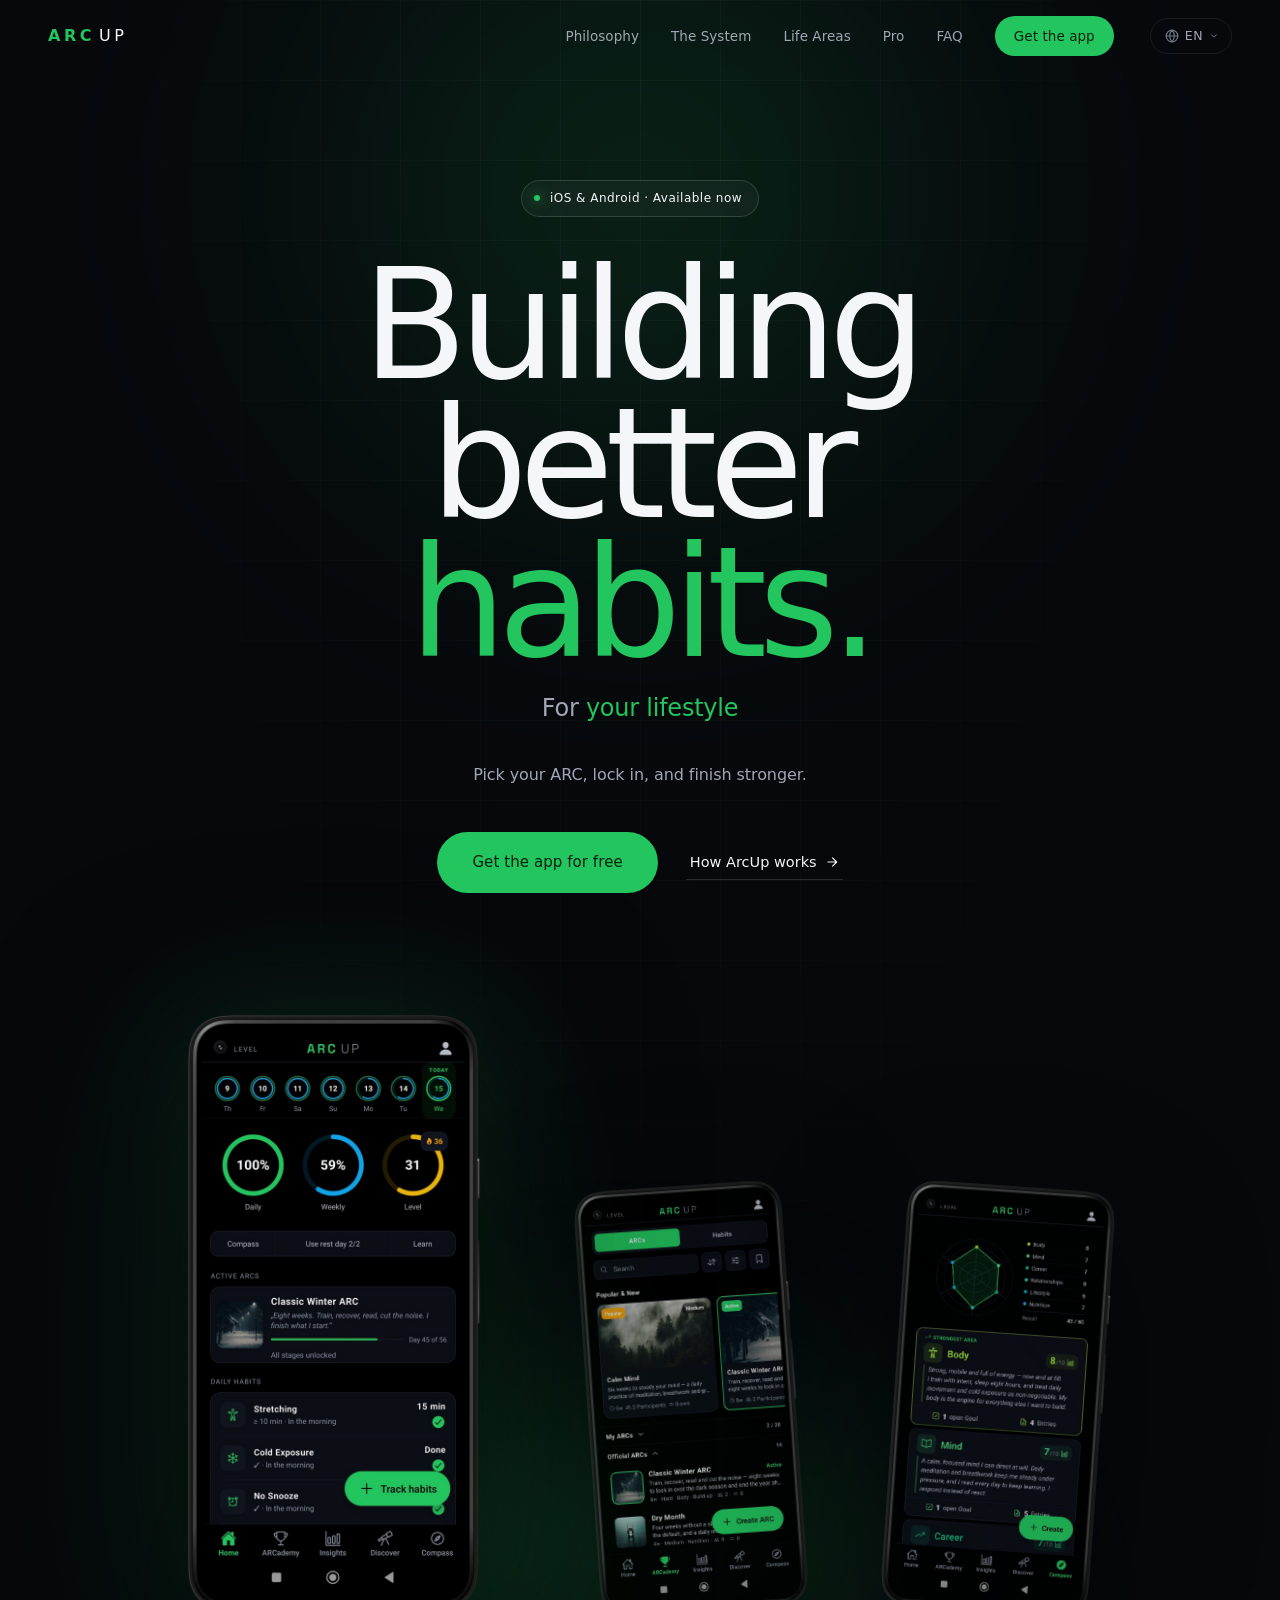
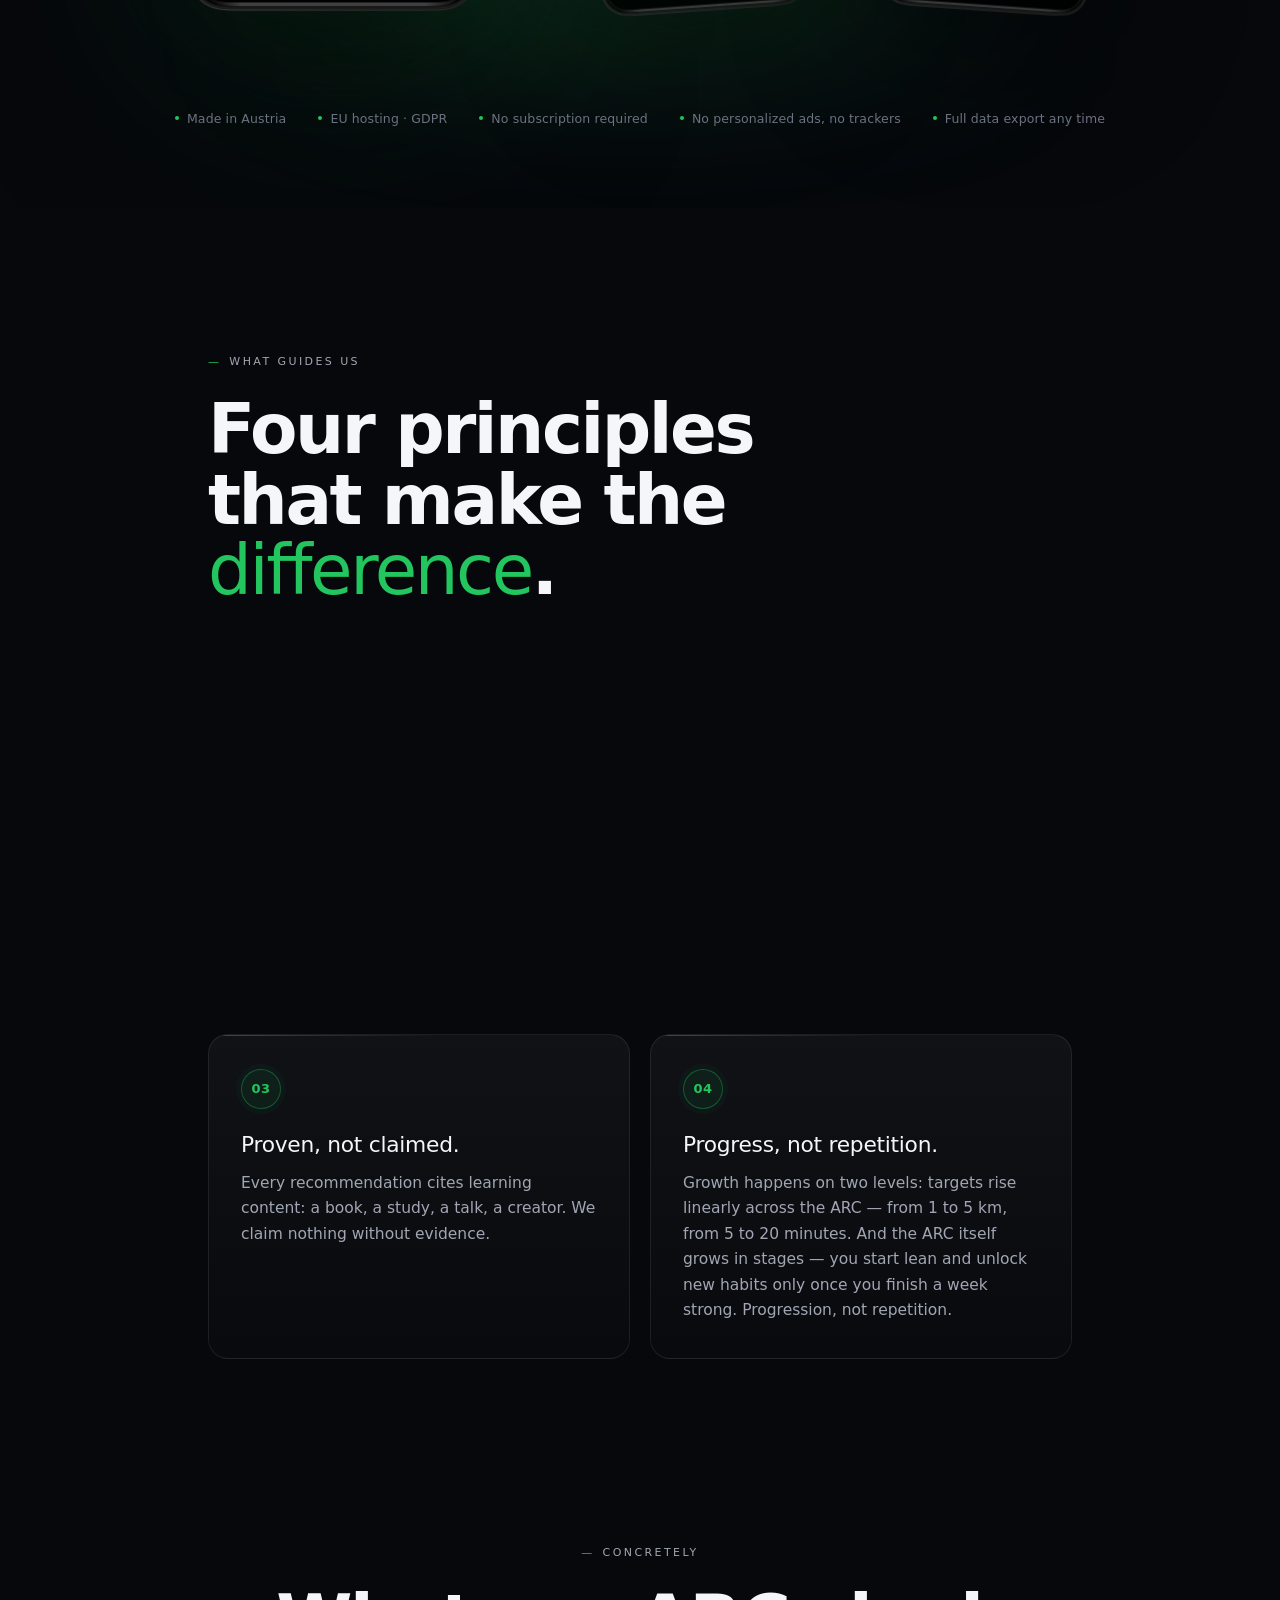
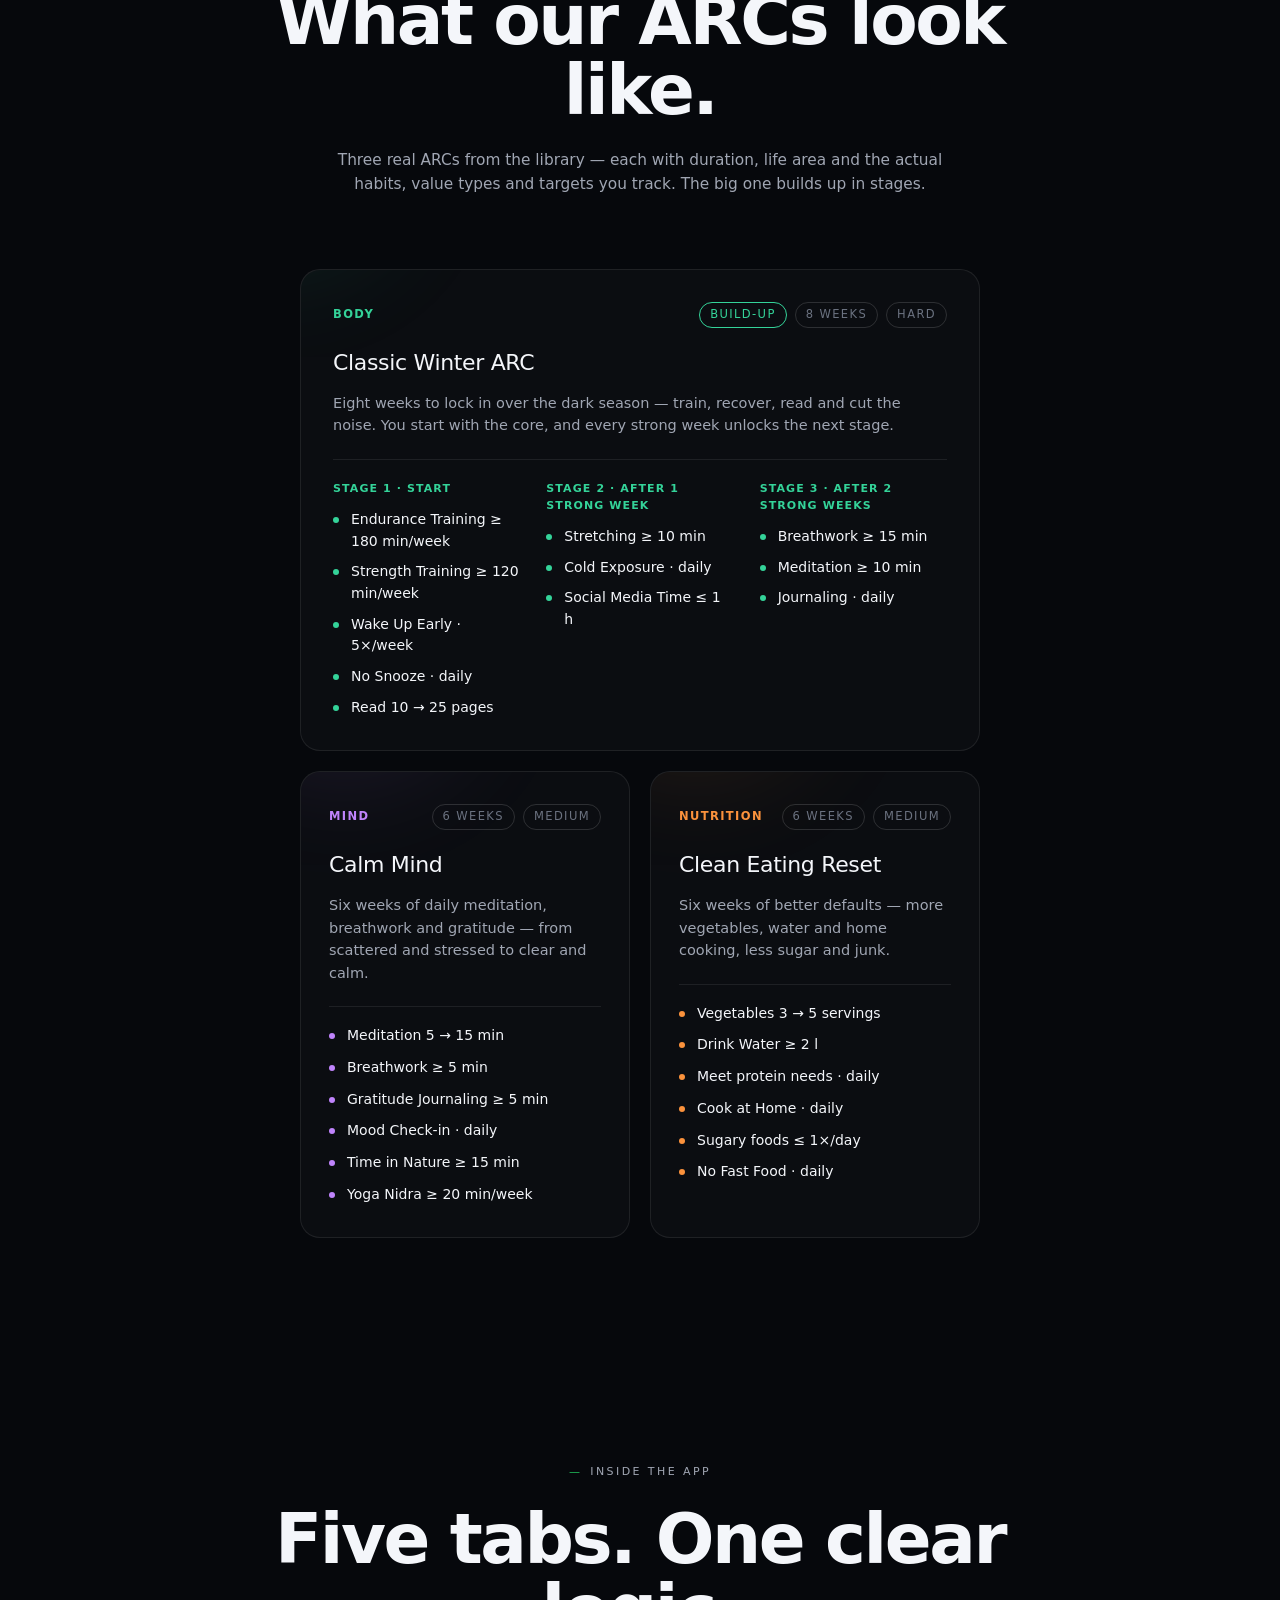
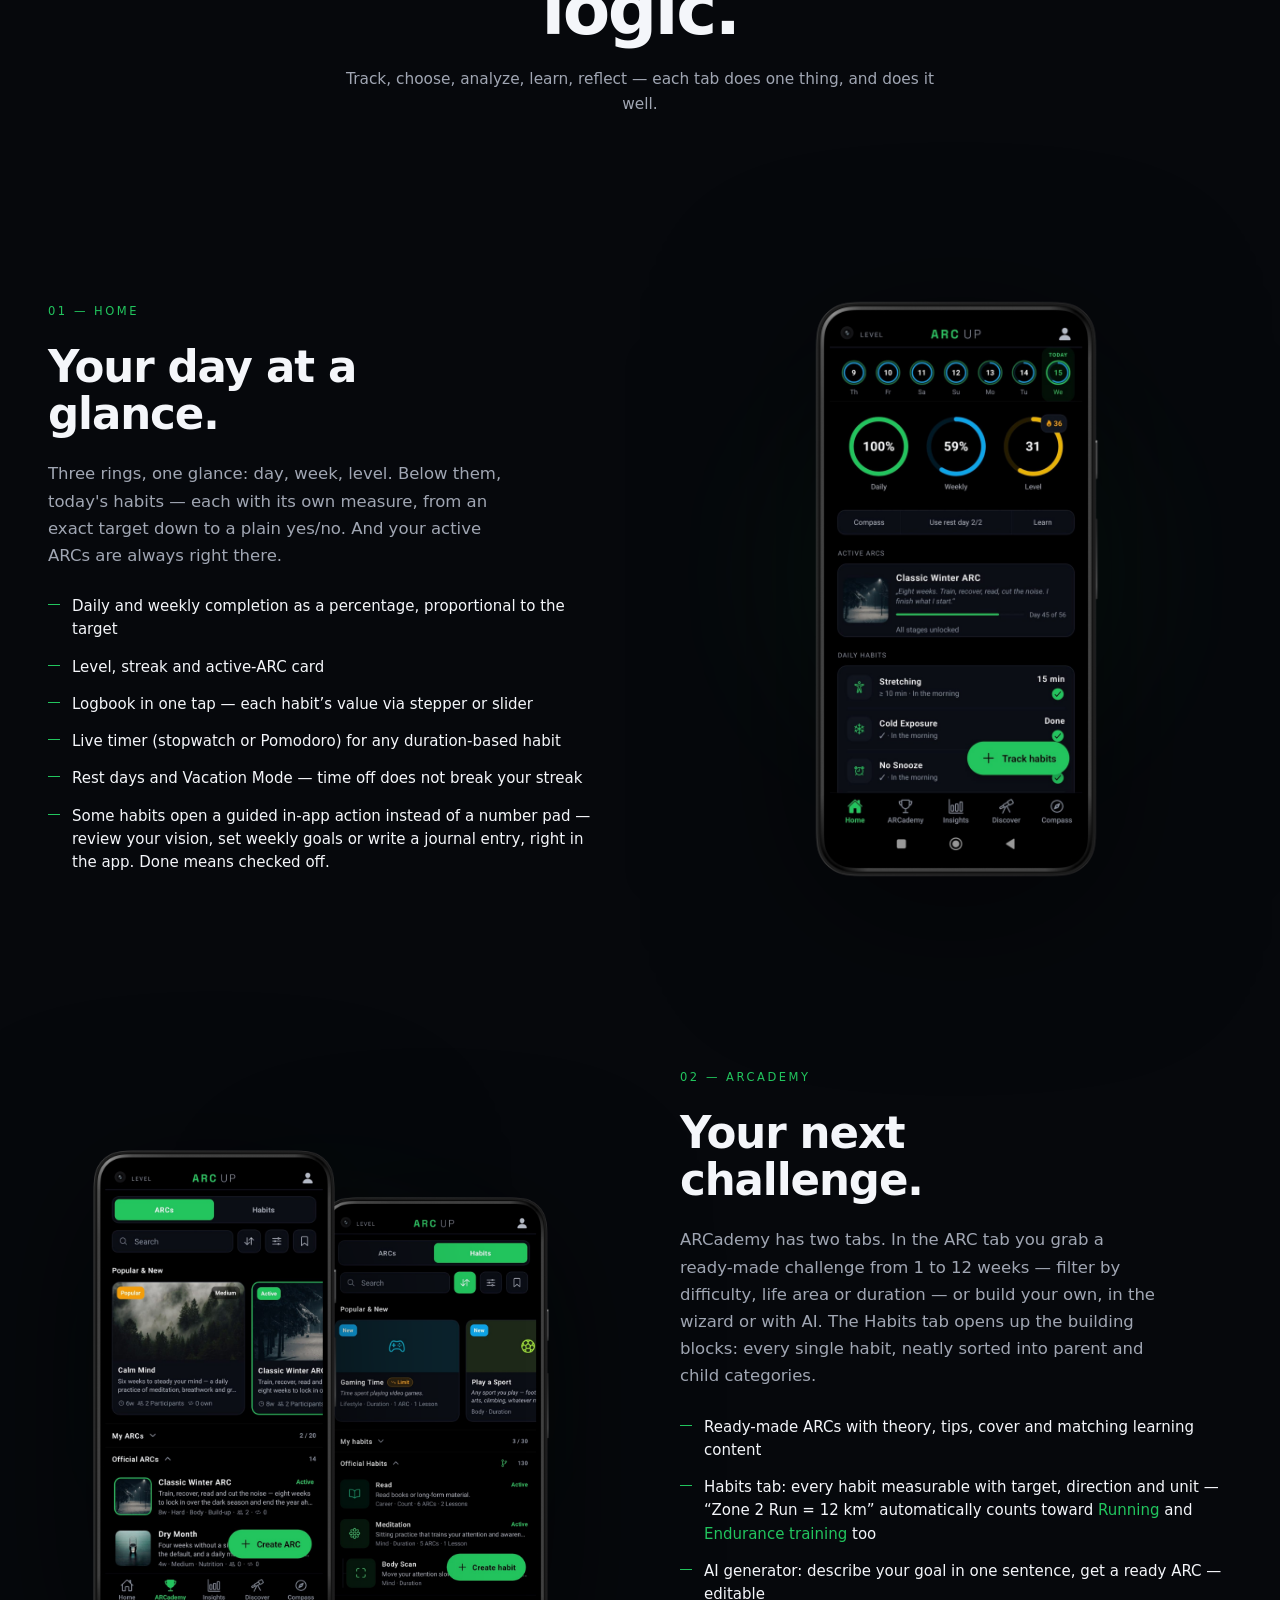
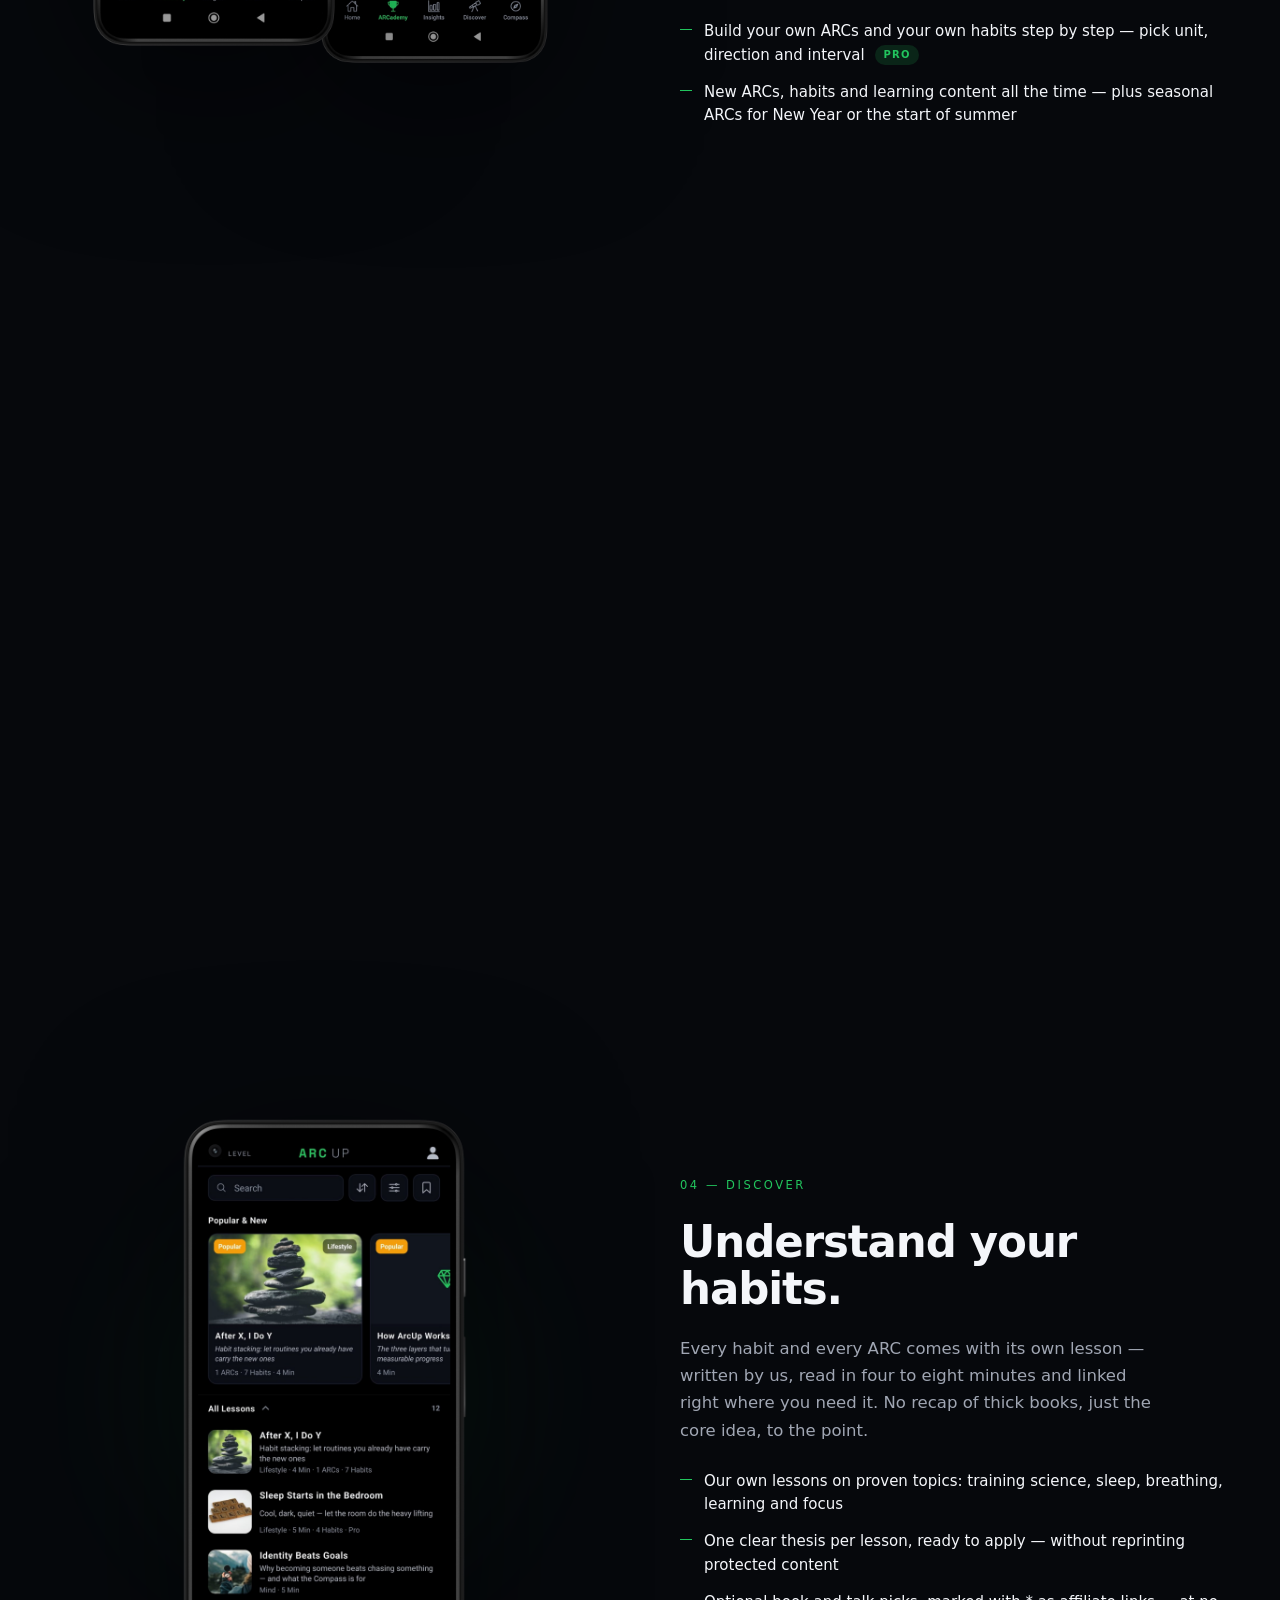
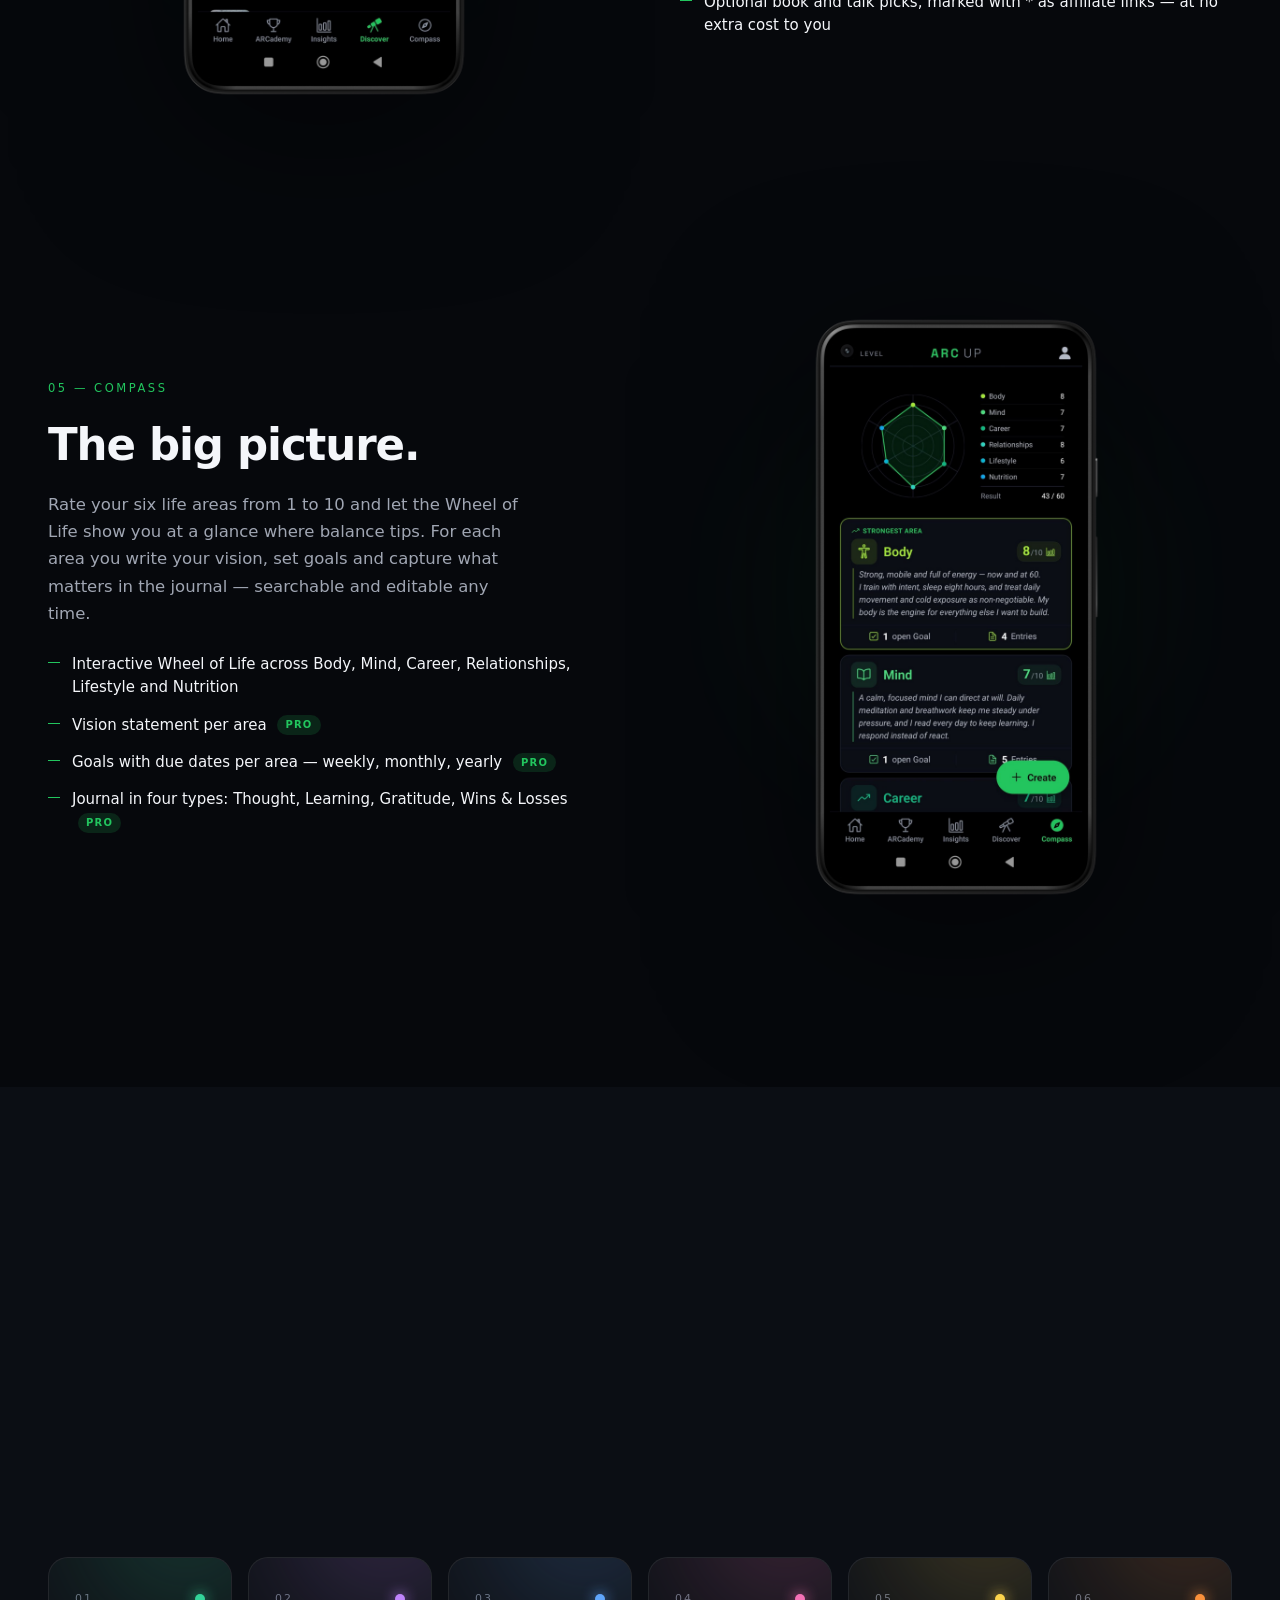
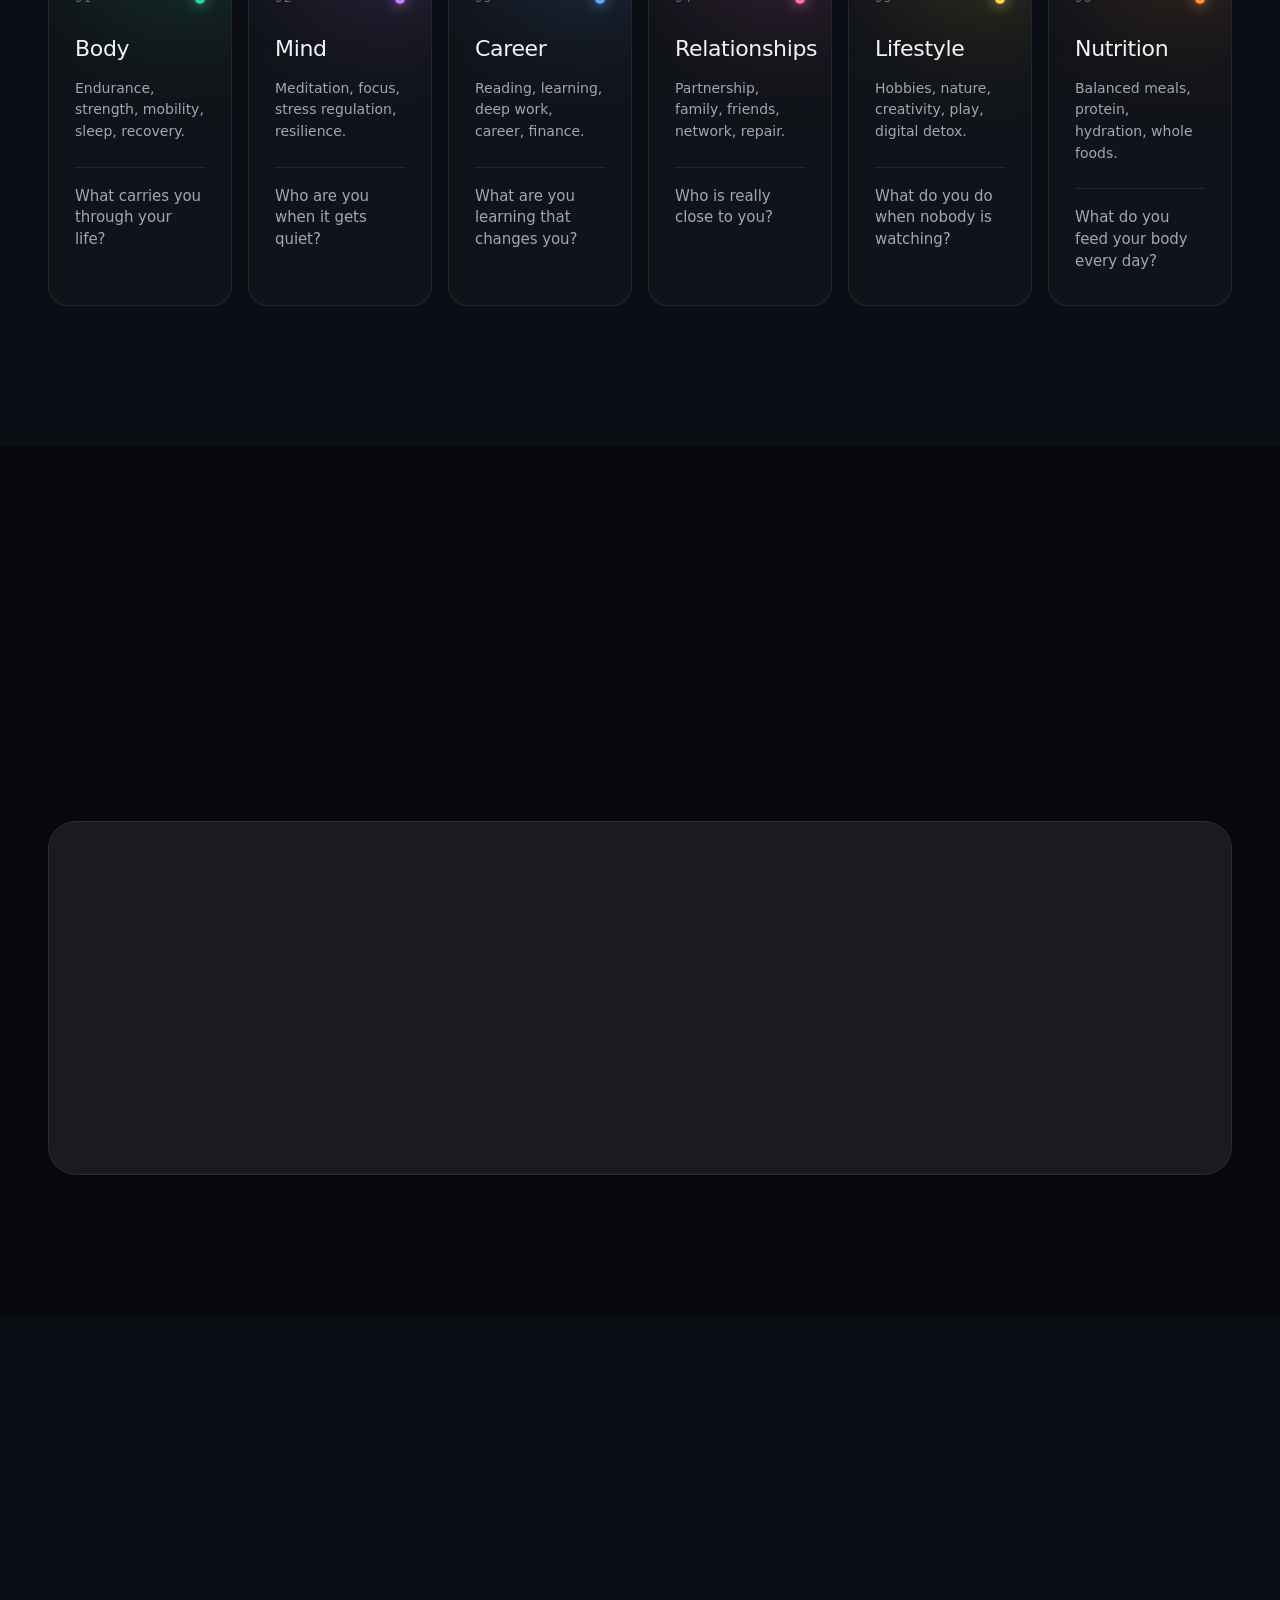
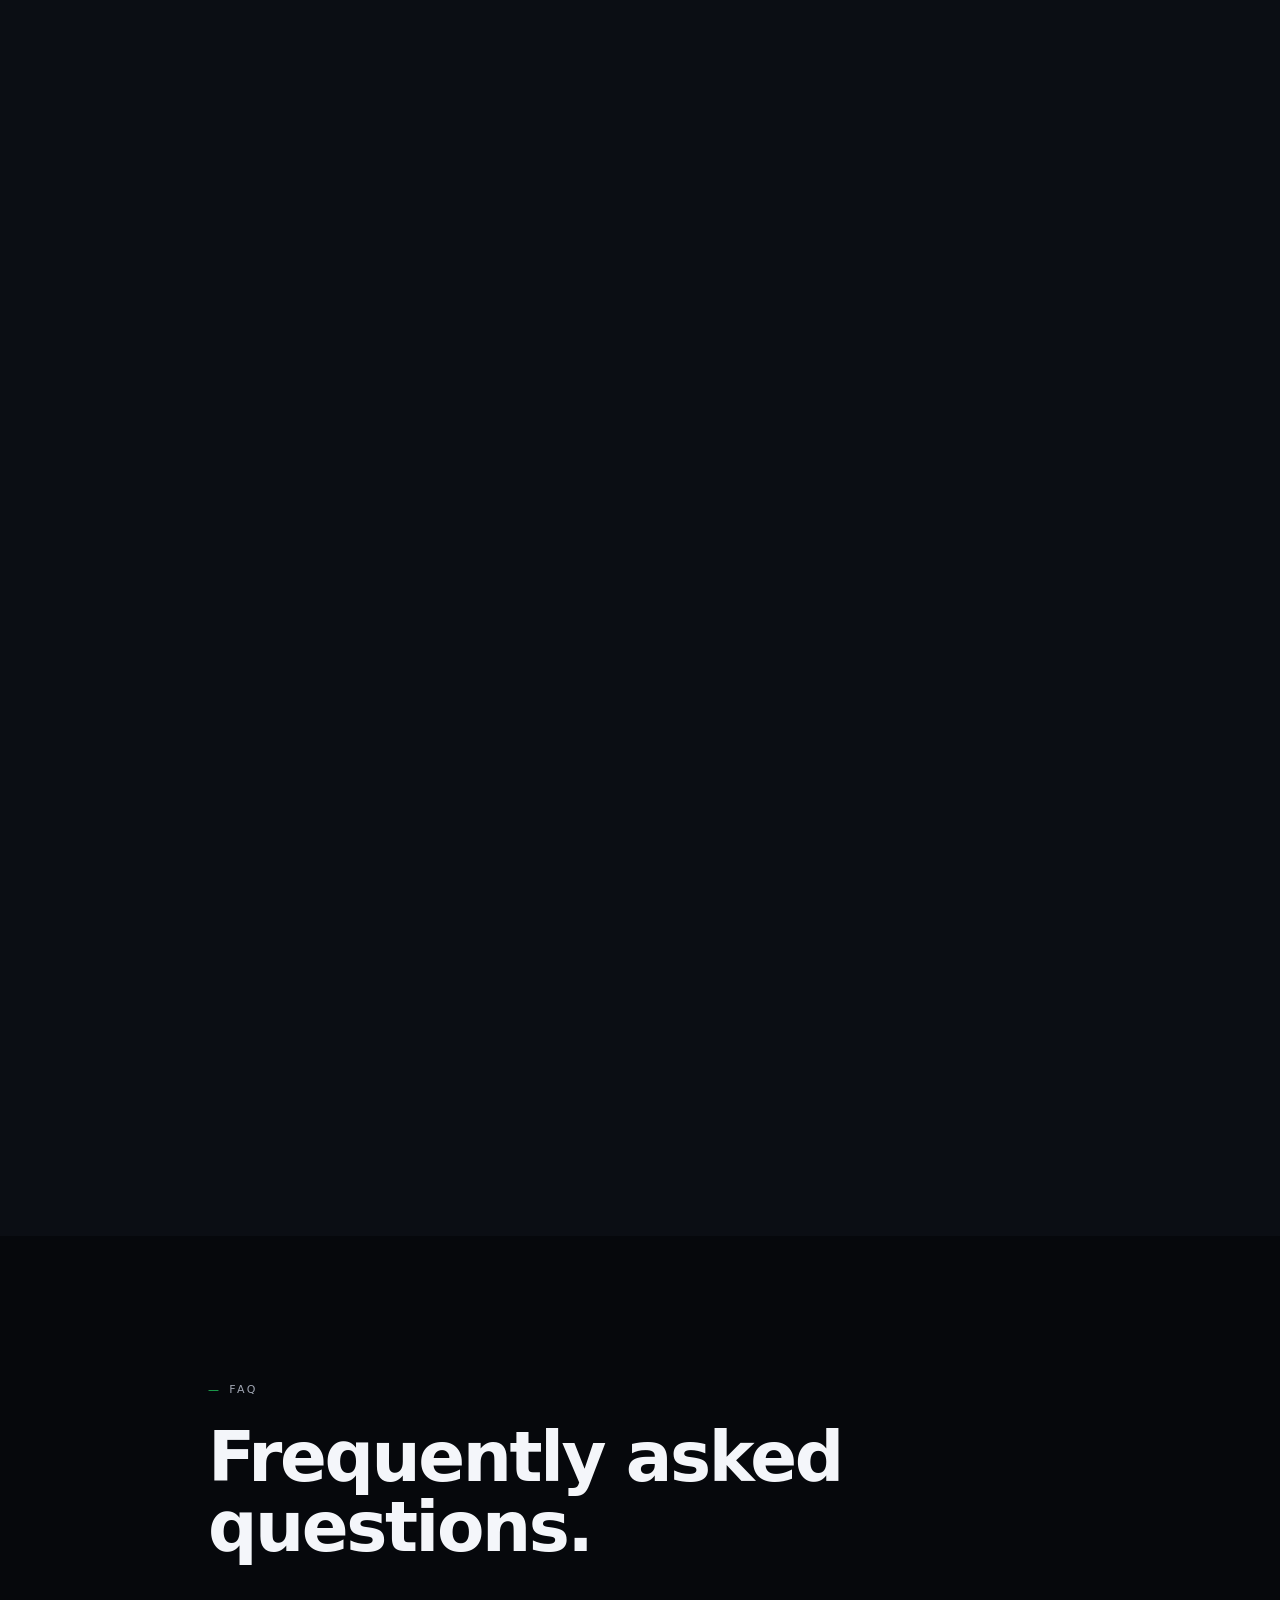
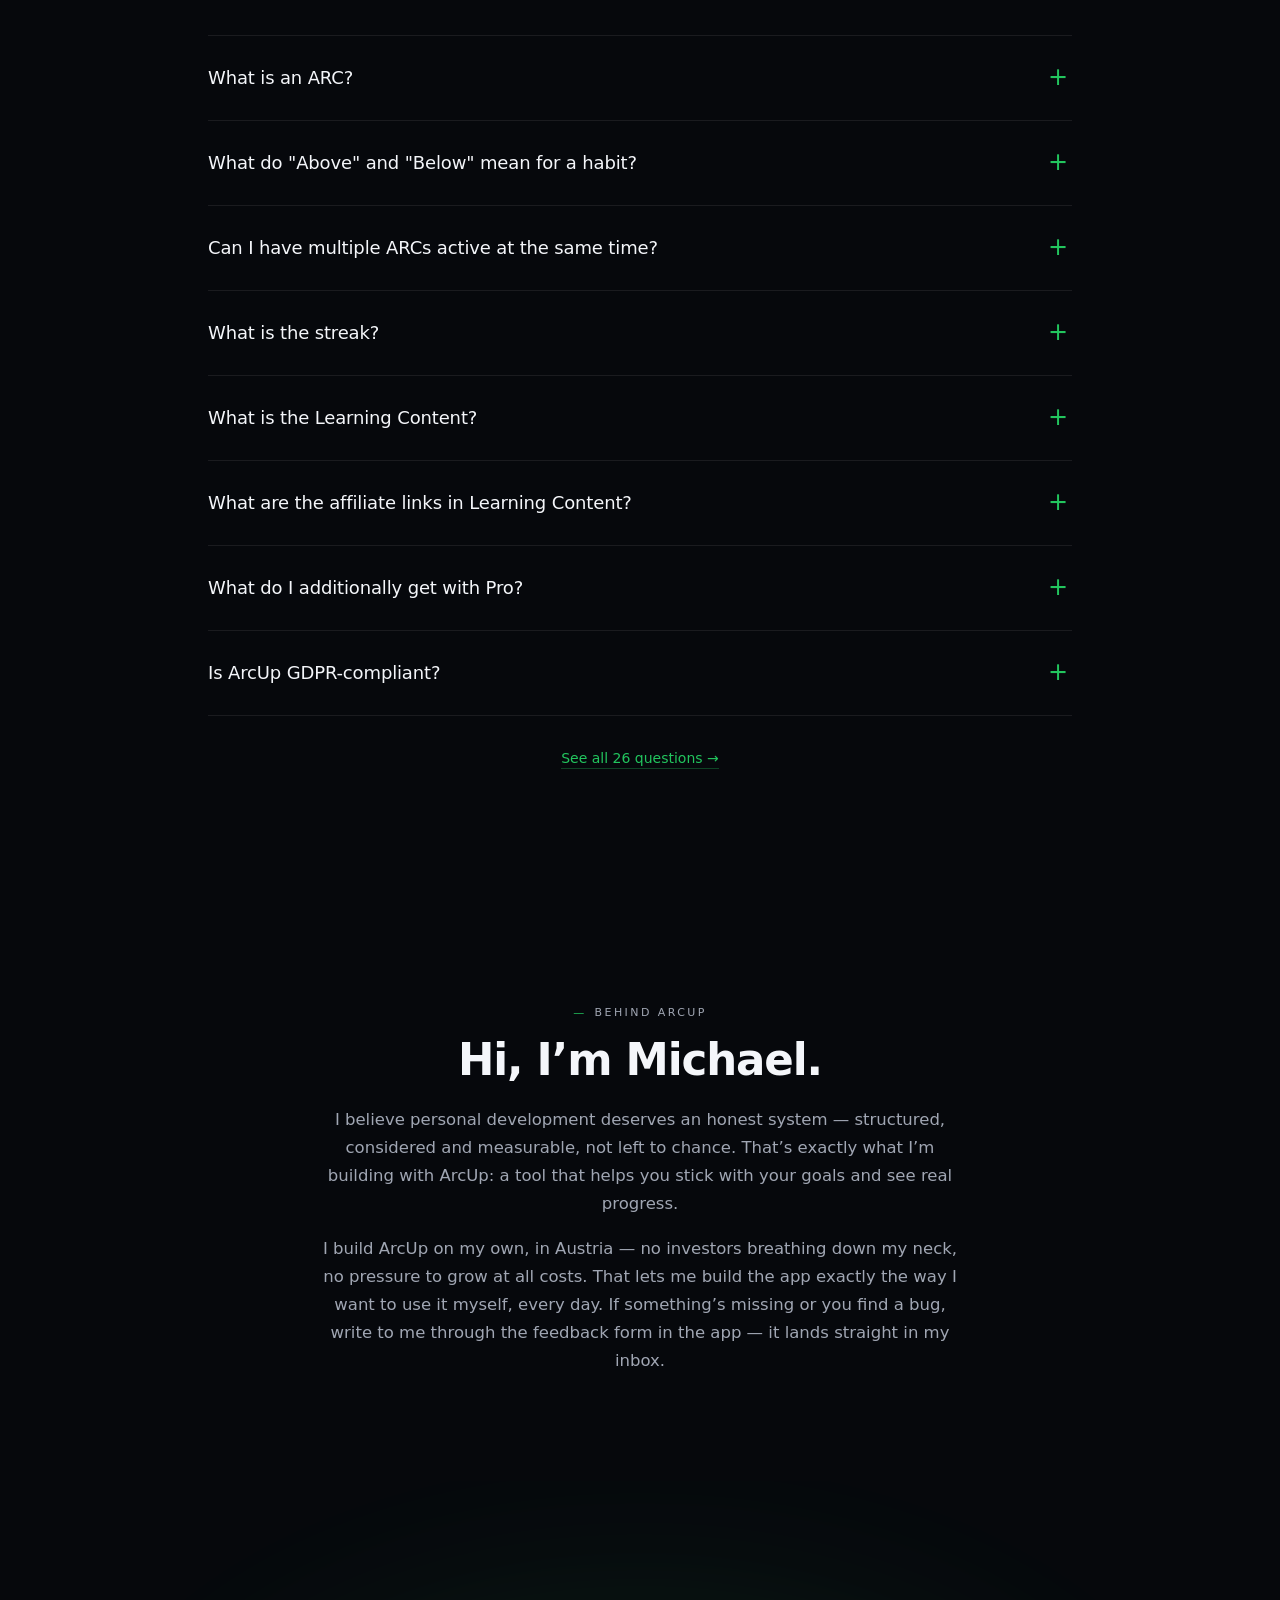
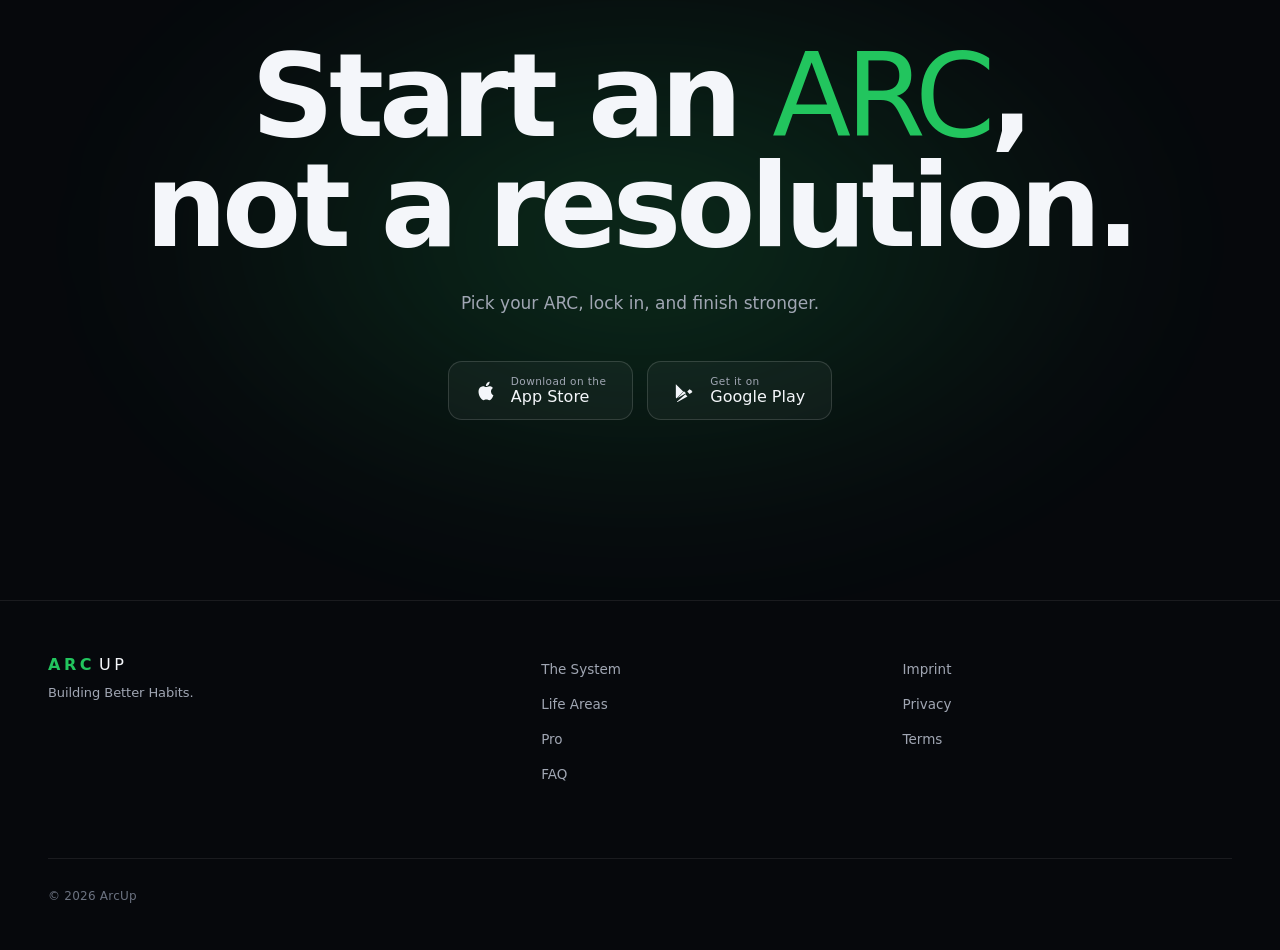
==== commit b4545b4b: "Rückgängig" ====
--- a/index.html
+++ b/index.html
@@ -257,11 +257,9 @@
     </div>
   </div>
 
-  <div class="container showcase-flow">
-  <div class="showcase-steps">
-
   <!-- 01 — HOME -->
-  <div class="showcase" data-shot="home">
+  <div class="showcase">
+    <div class="container showcase-inner">
       <div class="showcase-copy">
         <div class="showcase-num" data-i18n="sc1.num">01 — Home</div>
         <h3 class="display-sm" data-i18n="sc1.h">Dein Tag auf einen Blick.</h3>
@@ -278,10 +276,12 @@
       <div class="showcase-art">
         <img src="./assets/marketing_new/1_Homepage-portrait.png" data-i18n-attr-alt="sc1.alt" alt="ArcUp Home — Tages-, Wochen- und Level-Ringe mit aktivem Classic Winter ARC" />
       </div>
+    </div>
   </div>
 
   <!-- 02 — ARCademy · ARCs + Gewohnheiten -->
-  <div class="showcase" data-shot="arcs" data-shot-alt="habits">
+  <div class="showcase showcase--reverse">
+    <div class="container showcase-inner">
       <div class="showcase-copy">
         <div class="showcase-num" data-i18n="sc2.num">02 — ARCademy</div>
         <h3 class="display-sm" data-i18n="sc2.h">Deine nächste Challenge.</h3>
@@ -298,10 +298,12 @@
         <img src="./assets/marketing_new/2_ARCPage_ARCs-portrait.png" data-i18n-attr-alt="sc2.alt" alt="ARCademy — ARC-Tab mit fertigen Challenges, Suche und Filter" />
         <img src="./assets/marketing_new/3_ARCPage_Habits-portrait.png" data-i18n-attr-alt="sc2.alt2" alt="ARCademy — Gewohnheiten-Tab mit Ober- und Unterkategorien" />
       </div>
+    </div>
   </div>
 
   <!-- 03 — Insights -->
-  <div class="showcase" data-shot="insights">
+  <div class="showcase">
+    <div class="container showcase-inner">
       <div class="showcase-copy">
         <div class="showcase-num" data-i18n="sc3.num">03 — Insights</div>
         <h3 class="display-sm" data-i18n="sc3.h">Schwarz auf weiß, was wirklich läuft.</h3>
@@ -316,10 +318,12 @@
       <div class="showcase-art">
         <img src="./assets/marketing_new/4_Insights-portrait.png" data-i18n-attr-alt="sc3.alt" alt="Insights — Auswertungen aus deinen echten Logs" />
       </div>
+    </div>
   </div>
 
   <!-- 04 — Discover · Lerninhalte -->
-  <div class="showcase" data-shot="discover">
+  <div class="showcase showcase--reverse">
+    <div class="container showcase-inner">
       <div class="showcase-copy">
         <div class="showcase-num" data-i18n="sc4.num">04 — Discover</div>
         <h3 class="display-sm" data-i18n="sc4.h">Versteh deine Gewohnheiten.</h3>
@@ -333,10 +337,12 @@
       <div class="showcase-art">
         <img src="./assets/marketing_new/5_Discover-portrait.png" data-i18n-attr-alt="sc4.alt" alt="Discover — Lerninhalte mit eigenen redaktionellen ArcUp-Texten" />
       </div>
+    </div>
   </div>
 
   <!-- 05 — Compass -->
-  <div class="showcase" data-shot="compass">
+  <div class="showcase">
+    <div class="container showcase-inner">
       <div class="showcase-copy">
         <div class="showcase-num" data-i18n="sc5.num">05 — Compass</div>
         <h3 class="display-sm" data-i18n="sc5.h">Das große Ganze.</h3>
@@ -351,28 +357,8 @@
       <div class="showcase-art">
         <img src="./assets/marketing_new/6_Compass-portrait.png" data-i18n-attr-alt="sc5.alt" alt="Compass — Lebensrad-Radar über deine Lebensbereiche" />
       </div>
-  </div>
-
-  </div><!-- /.showcase-steps -->
-
-  <!-- Sticky device stage — desktop only; decorative duplicates of the
-       per-block screenshots above, hence aria-hidden + empty alts. -->
-  <aside class="showcase-stage" aria-hidden="true">
-    <div class="stage-pin">
-      <div class="stage-num" id="stageNum">01</div>
-      <div class="stage-device" id="stageDevice">
-        <img class="stage-shot is-active" data-shot="home"     src="./assets/marketing_new/1_Homepage-portrait.png"     alt="" />
-        <img class="stage-shot"           data-shot="arcs"     src="./assets/marketing_new/2_ARCPage_ARCs-portrait.png" alt="" />
-        <img class="stage-shot"           data-shot="habits"   src="./assets/marketing_new/3_ARCPage_Habits-portrait.png" alt="" />
-        <img class="stage-shot"           data-shot="insights" src="./assets/marketing_new/4_Insights-portrait.png"     alt="" />
-        <img class="stage-shot"           data-shot="discover" src="./assets/marketing_new/5_Discover-portrait.png"     alt="" />
-        <img class="stage-shot"           data-shot="compass"  src="./assets/marketing_new/6_Compass-portrait.png"      alt="" />
-      </div>
-      <div class="stage-rail" id="stageRail"></div>
-    </div>
-  </aside>
-
-  </div><!-- /.showcase-flow -->
+    </div>
+  </div>
 </section>
 
 <!-- ════════════ SIX LIFE AREAS ════════════ -->
--- a/css/styles.css
+++ b/css/styles.css
@@ -598,19 +598,19 @@
 }
 
 /* ════════════════════════════════════════════════════════════
-   SHOWCASES — scrolling feature steps + sticky device stage
-   Desktop: copy blocks scroll on the left while a pinned phone on
-   the right swaps its screenshot per step. Mobile: stage hidden,
-   each step falls back to its inline screenshot.
+   SHOWCASES — 4 cinematic feature blocks
    ════════════════════════════════════════════════════════════ */
 .showcases { padding-top: 140px; padding-bottom: 80px; }
 .showcase { padding: 80px 0; }
 
-.showcase-flow {
+.showcase-inner {
   display: grid;
-  grid-template-columns: minmax(0, 1.05fr) minmax(0, 0.95fr);
-  gap: 64px;
-}
+  grid-template-columns: 1fr 1fr;
+  gap: 80px;
+  align-items: center;
+}
+.showcase--reverse .showcase-inner > .showcase-copy { order: 2; }
+.showcase--reverse .showcase-inner > .showcase-art  { order: 1; }
 
 .showcase-num {
   font-size: 11.5px;
@@ -702,127 +702,6 @@
   margin-left: -14%;
   transform: translateY(32px) scale(0.94);
   z-index: 1;
-}
-
-/* ── Sticky device stage (desktop) ─────────────────────────── */
-.showcase-stage { position: relative; }
-
-.stage-pin {
-  position: sticky;
-  top: 0;
-  height: 100vh;
-  min-height: 560px;
-  display: flex;
-  align-items: center;
-  justify-content: center;
-  perspective: 1400px;
-}
-
-/* Huge outlined step number as a watermark behind the phone */
-.stage-num {
-  position: absolute;
-  top: 50%; left: 50%;
-  transform: translate(-50%, -50%);
-  font-size: clamp(240px, 26vw, 420px);
-  font-weight: 600;
-  letter-spacing: -0.05em;
-  line-height: 1;
-  color: transparent;
-  -webkit-text-stroke: 1.5px rgba(255, 255, 255, 0.06);
-  user-select: none;
-  pointer-events: none;
-  transition: opacity 0.45s ease;
-}
-.stage-num.is-swapping { opacity: 0; }
-
-.stage-device {
-  position: relative;
-  width: min(24vw, 330px, 40vh);
-  aspect-ratio: 1480 / 2740;
-  transform-style: preserve-3d;
-  transition: transform 0.6s cubic-bezier(0.22, 0.68, 0.3, 1);
-}
-.stage-device::before {
-  content: '';
-  position: absolute;
-  width: 130%; height: 70%;
-  top: 15%; left: -15%;
-  background: radial-gradient(ellipse, var(--accent-glow) 0%, transparent 65%);
-  filter: blur(90px);
-  z-index: -1;
-  opacity: 0.5;
-}
-
-.stage-shot {
-  position: absolute;
-  inset: 0;
-  width: 100%;
-  opacity: 0;
-  transform: translateY(64px) scale(0.9);
-  transition: opacity 0.5s ease, transform 0.7s cubic-bezier(0.22, 0.68, 0.3, 1);
-  filter: drop-shadow(0 30px 80px rgba(0, 0, 0, 0.55));
-  pointer-events: none;
-}
-.stage-shot.is-active  { opacity: 1; transform: none; z-index: 2; }
-.stage-shot.is-leaving { opacity: 0; transform: translateY(-56px) scale(1.03); z-index: 1; }
-/* Scrolling upward flips the travel direction so motion follows the page */
-.stage-device.dir-up .stage-shot            { transform: translateY(-64px) scale(0.9); }
-.stage-device.dir-up .stage-shot.is-active  { transform: none; }
-.stage-device.dir-up .stage-shot.is-leaving { transform: translateY(56px) scale(1.03); }
-
-/* Progress rail — pointer-only shortcuts (stage is aria-hidden) */
-.stage-rail {
-  position: absolute;
-  right: 0;
-  top: 50%;
-  transform: translateY(-50%);
-  display: flex;
-  flex-direction: column;
-  gap: 20px;
-}
-.stage-rail button {
-  display: flex;
-  align-items: center;
-  gap: 10px;
-  background: none;
-  border: 0;
-  padding: 0;
-  cursor: pointer;
-  font-family: inherit;
-  font-size: 10.5px;
-  font-weight: 500;
-  letter-spacing: 0.18em;
-  color: var(--text-dim);
-  transition: color 0.3s ease;
-}
-.stage-rail button::before {
-  content: '';
-  width: 14px;
-  height: 1px;
-  background: currentColor;
-  transition: width 0.3s ease;
-}
-.stage-rail button:hover { color: var(--text-mute); }
-.stage-rail button.is-active { color: var(--accent); }
-.stage-rail button.is-active::before { width: 28px; }
-
-/* Desktop: steps get near-viewport height so the pinned stage has
-   scroll room; the inline art hides — the stage carries the shots. */
-@media (min-width: 901px) {
-  .showcase-steps .showcase {
-    min-height: 88vh;
-    display: flex;
-    align-items: center;
-    padding: 40px 0;
-  }
-  .showcase-steps .showcase-art { display: none; }
-}
-
-@media (prefers-reduced-motion: reduce) {
-  .stage-shot { transition: opacity 0.3s ease; transform: none; }
-  .stage-shot.is-leaving,
-  .stage-device.dir-up .stage-shot { transform: none; }
-  .stage-device { transition: none; }
 }
 
 /* ════════════════════════════════════════════════════════════
@@ -1400,13 +1279,13 @@
   .plan-prices li { grid-template-columns: auto auto; row-gap: 4px; }
   .plan-price-label { grid-column: 1 / -1; text-align: left; }
 
-  .showcase-flow { display: block; }
-  .showcase-stage { display: none; }
-  .showcase {
-    padding: 50px 0;
-    display: grid;
+  .showcase-inner {
+    grid-template-columns: 1fr;
     gap: 56px;
   }
+  .showcase--reverse .showcase-inner > .showcase-copy { order: 1; }
+  .showcase--reverse .showcase-inner > .showcase-art  { order: 2; }
+  .showcase { padding: 50px 0; }
   .showcase-art img { max-height: 520px; }
 }
 
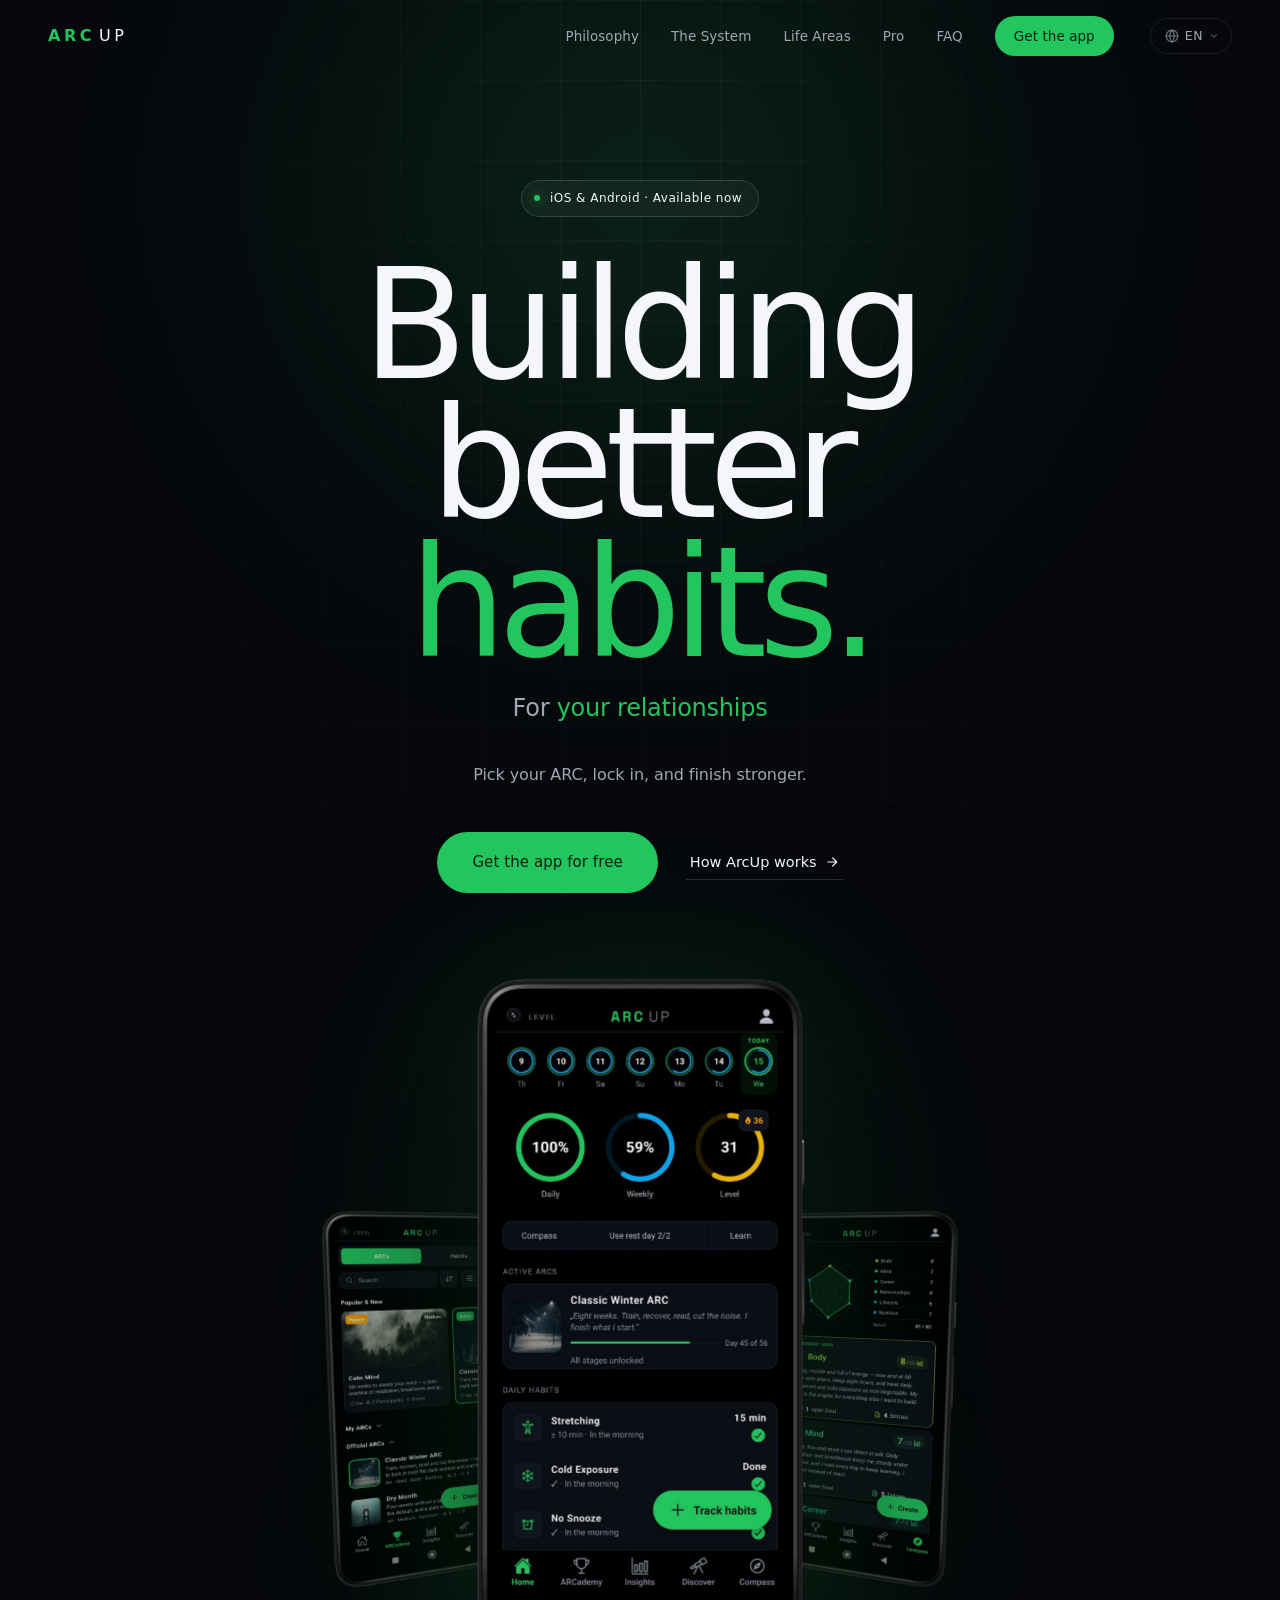
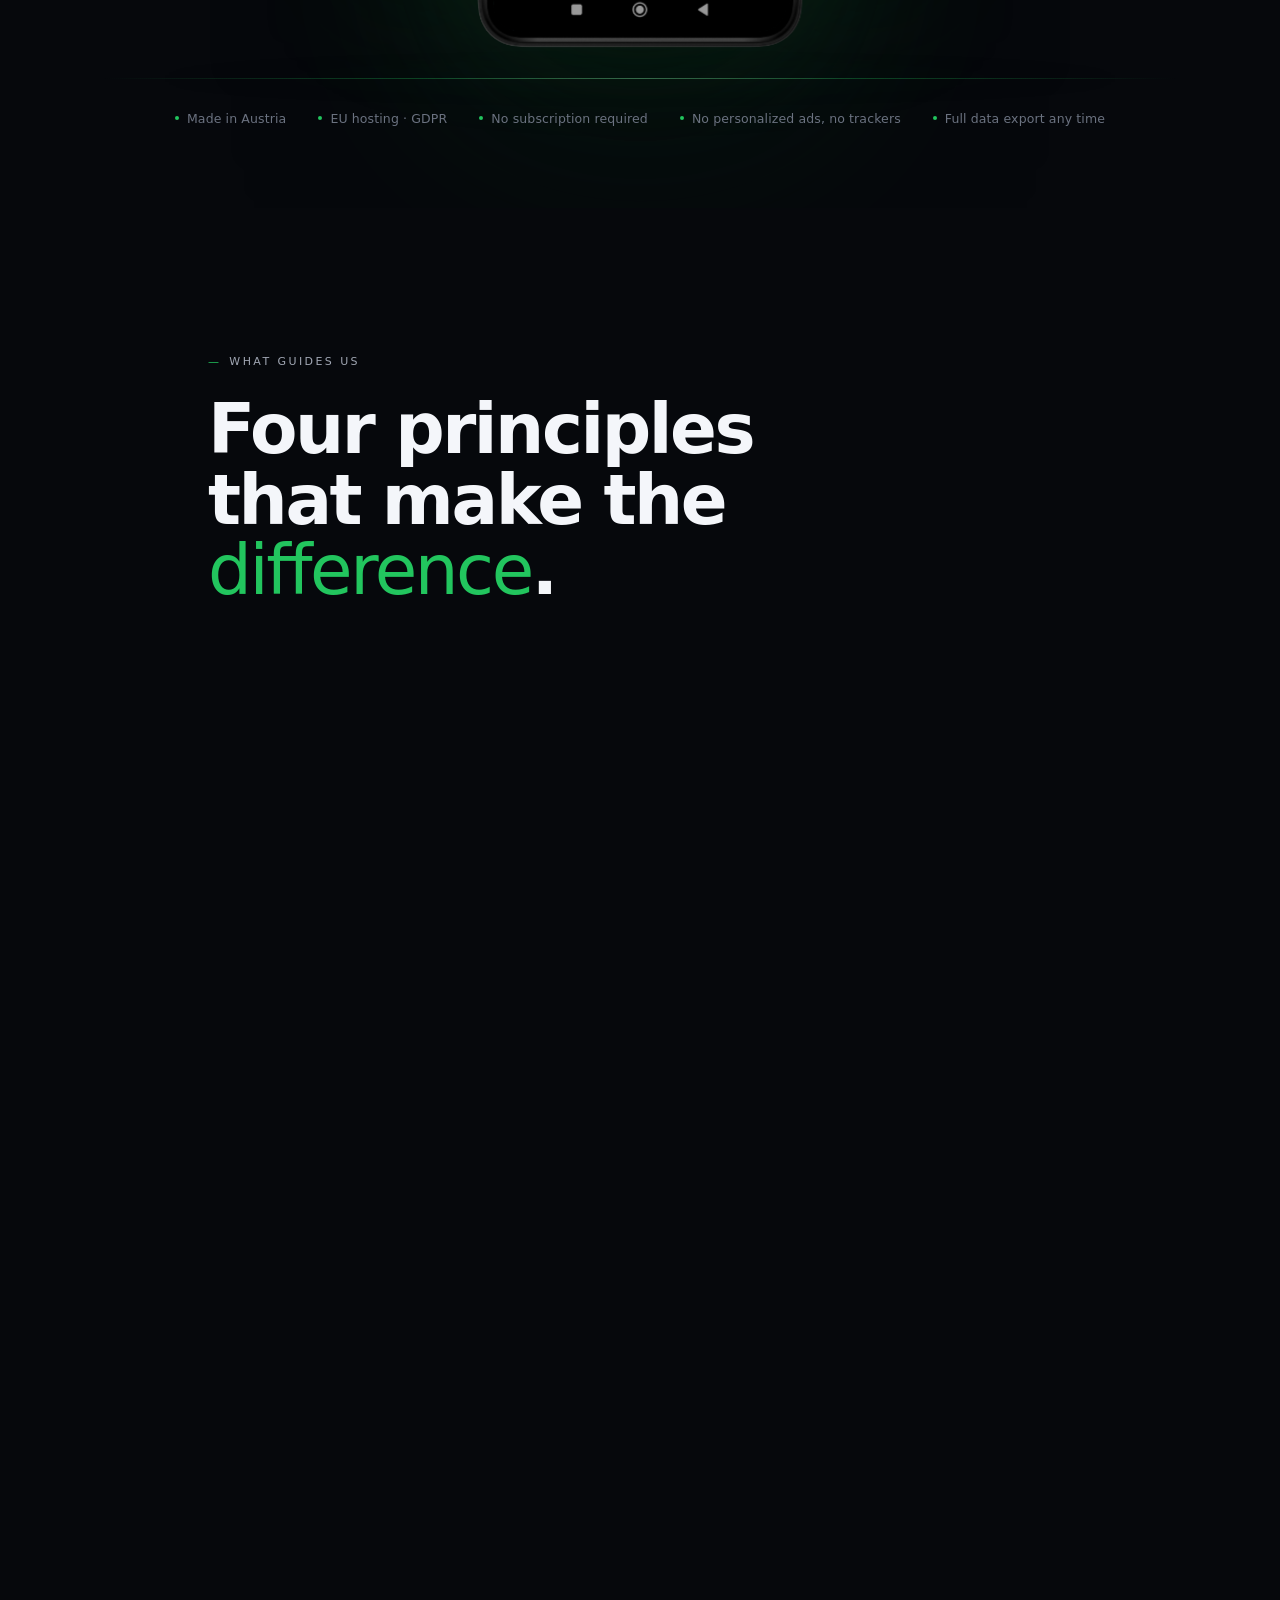
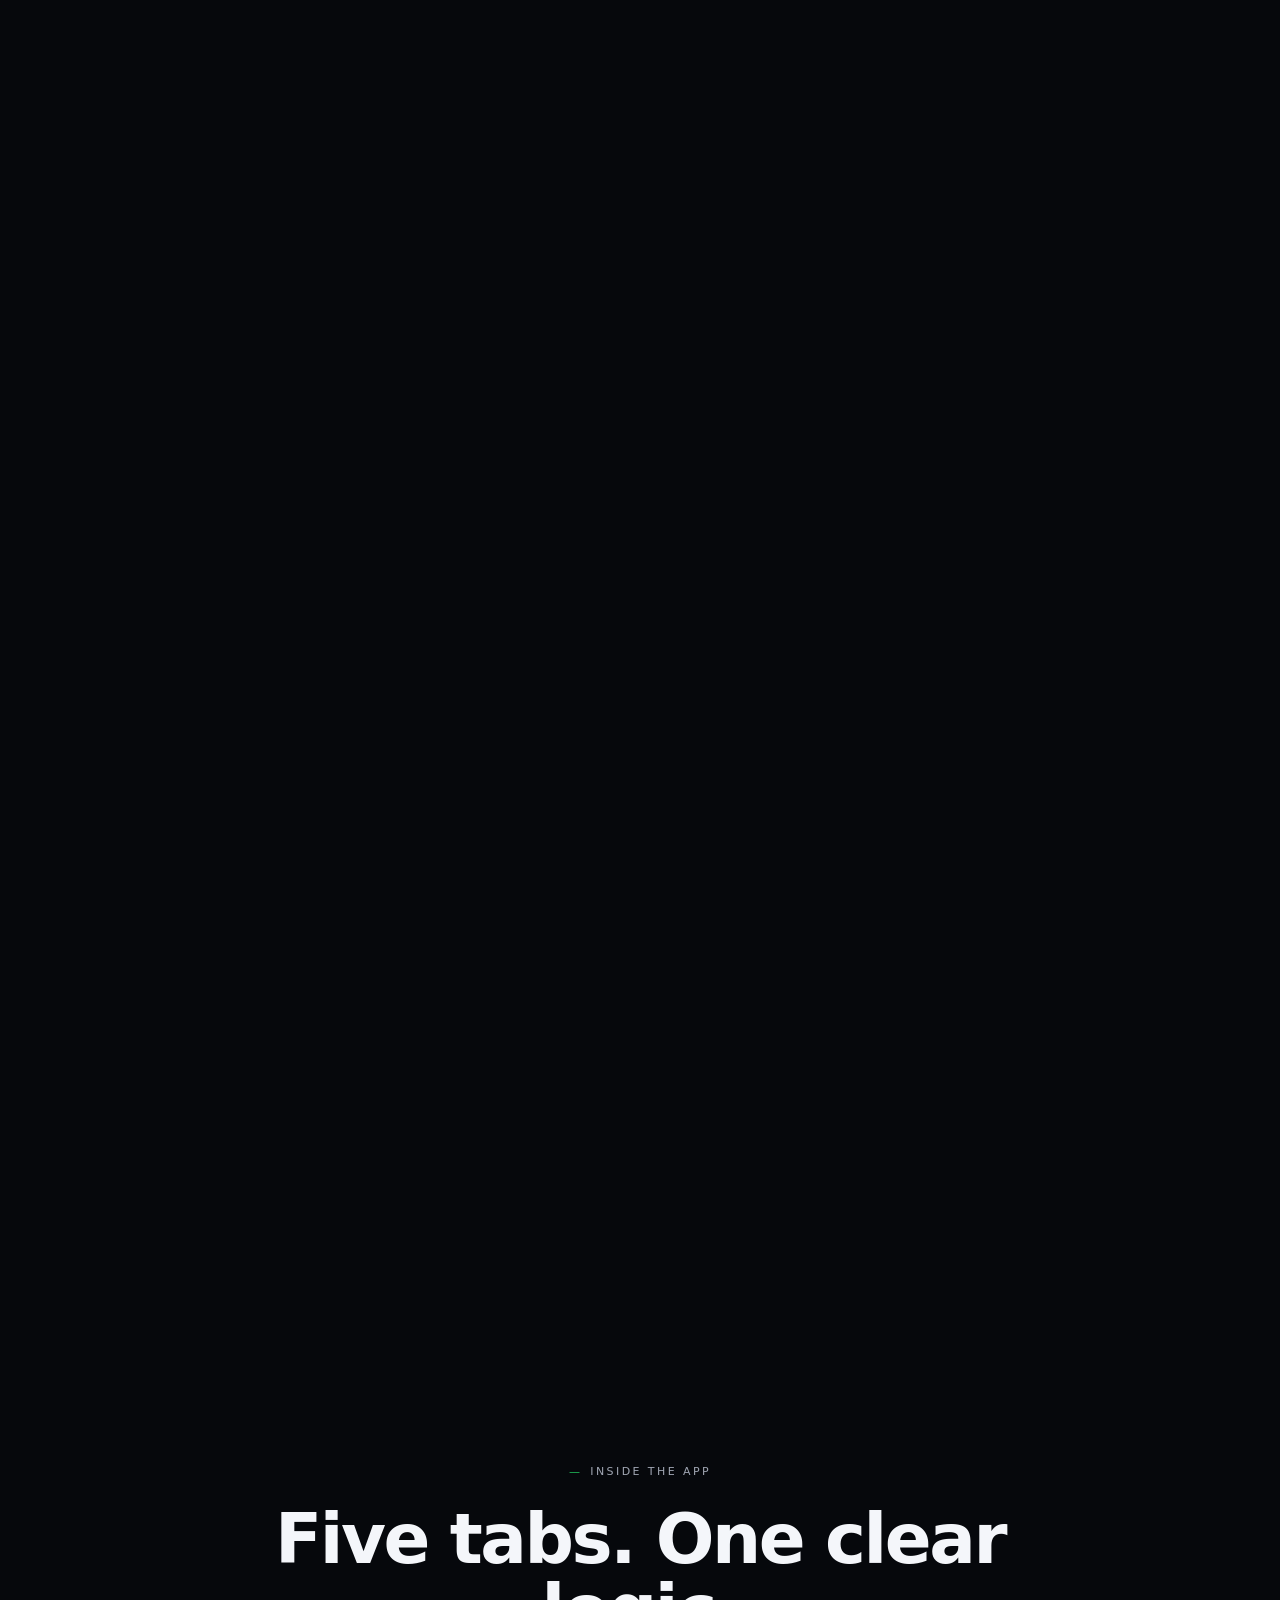
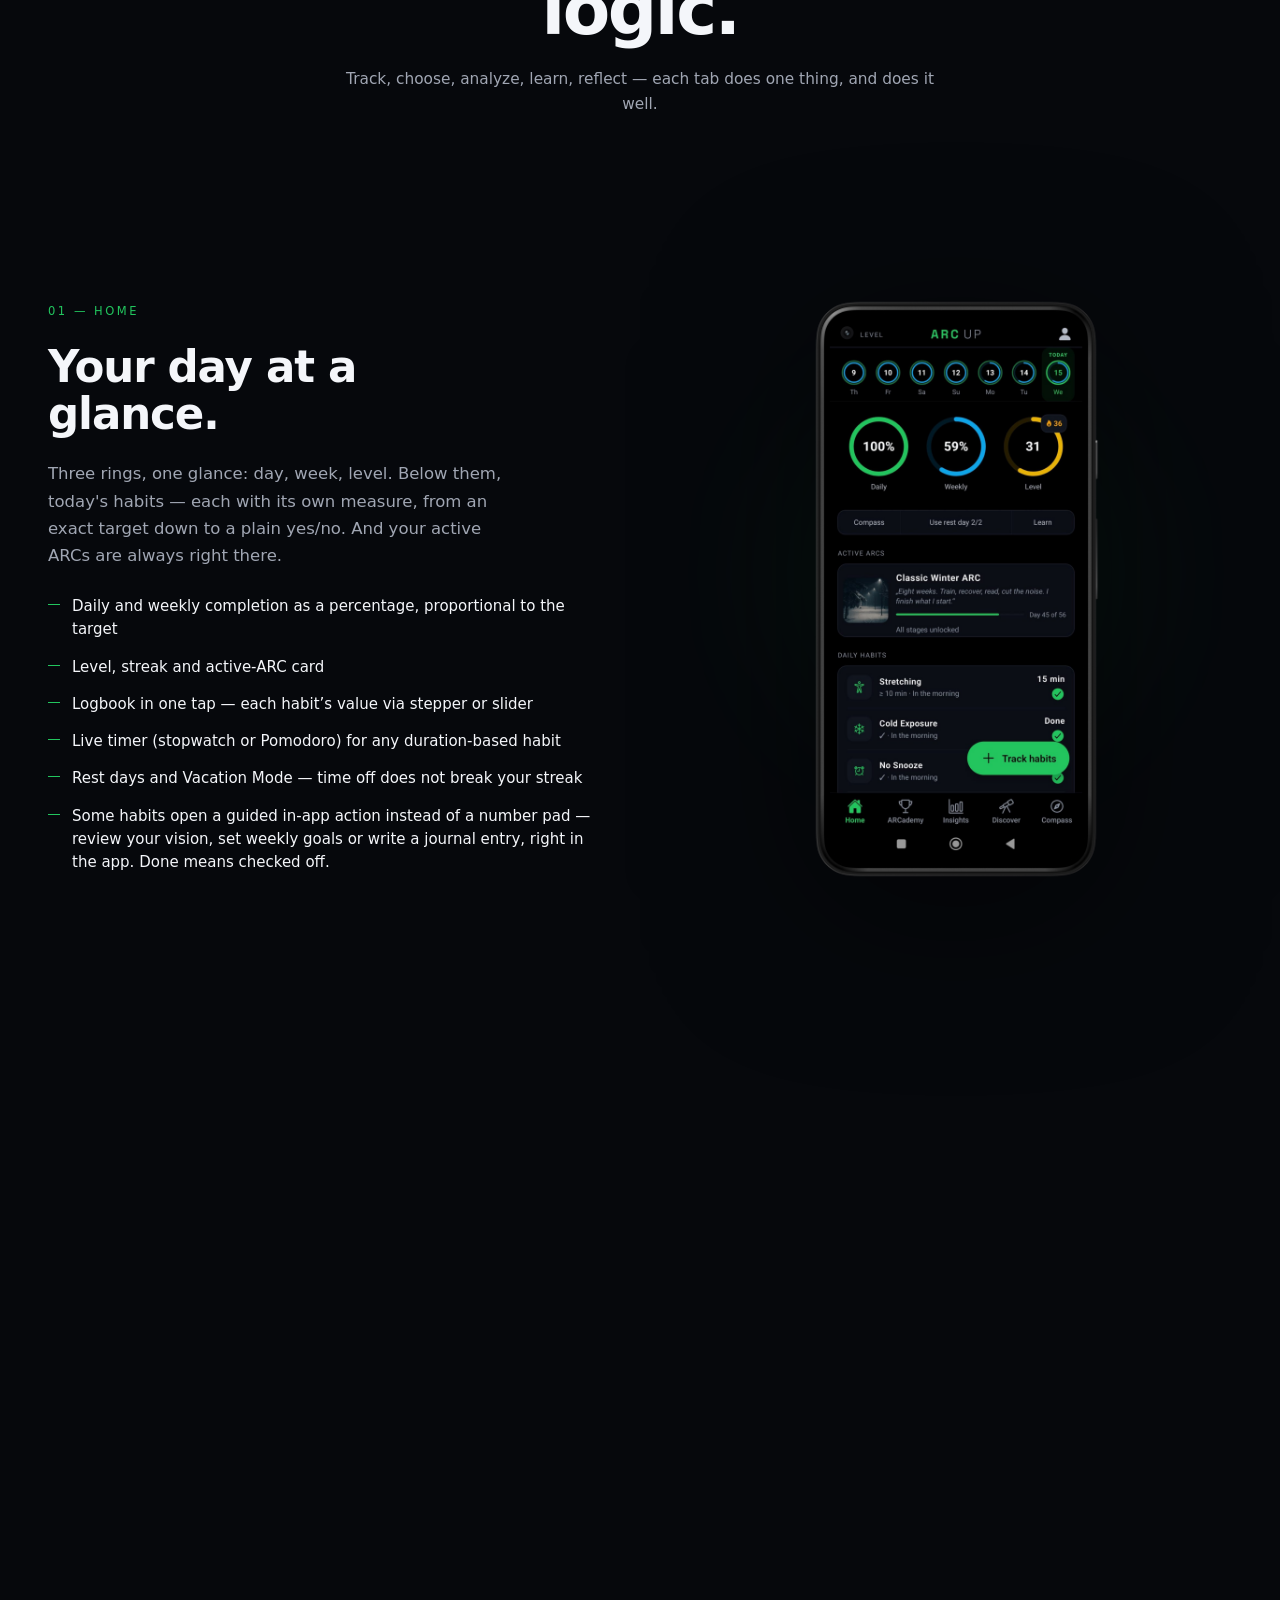
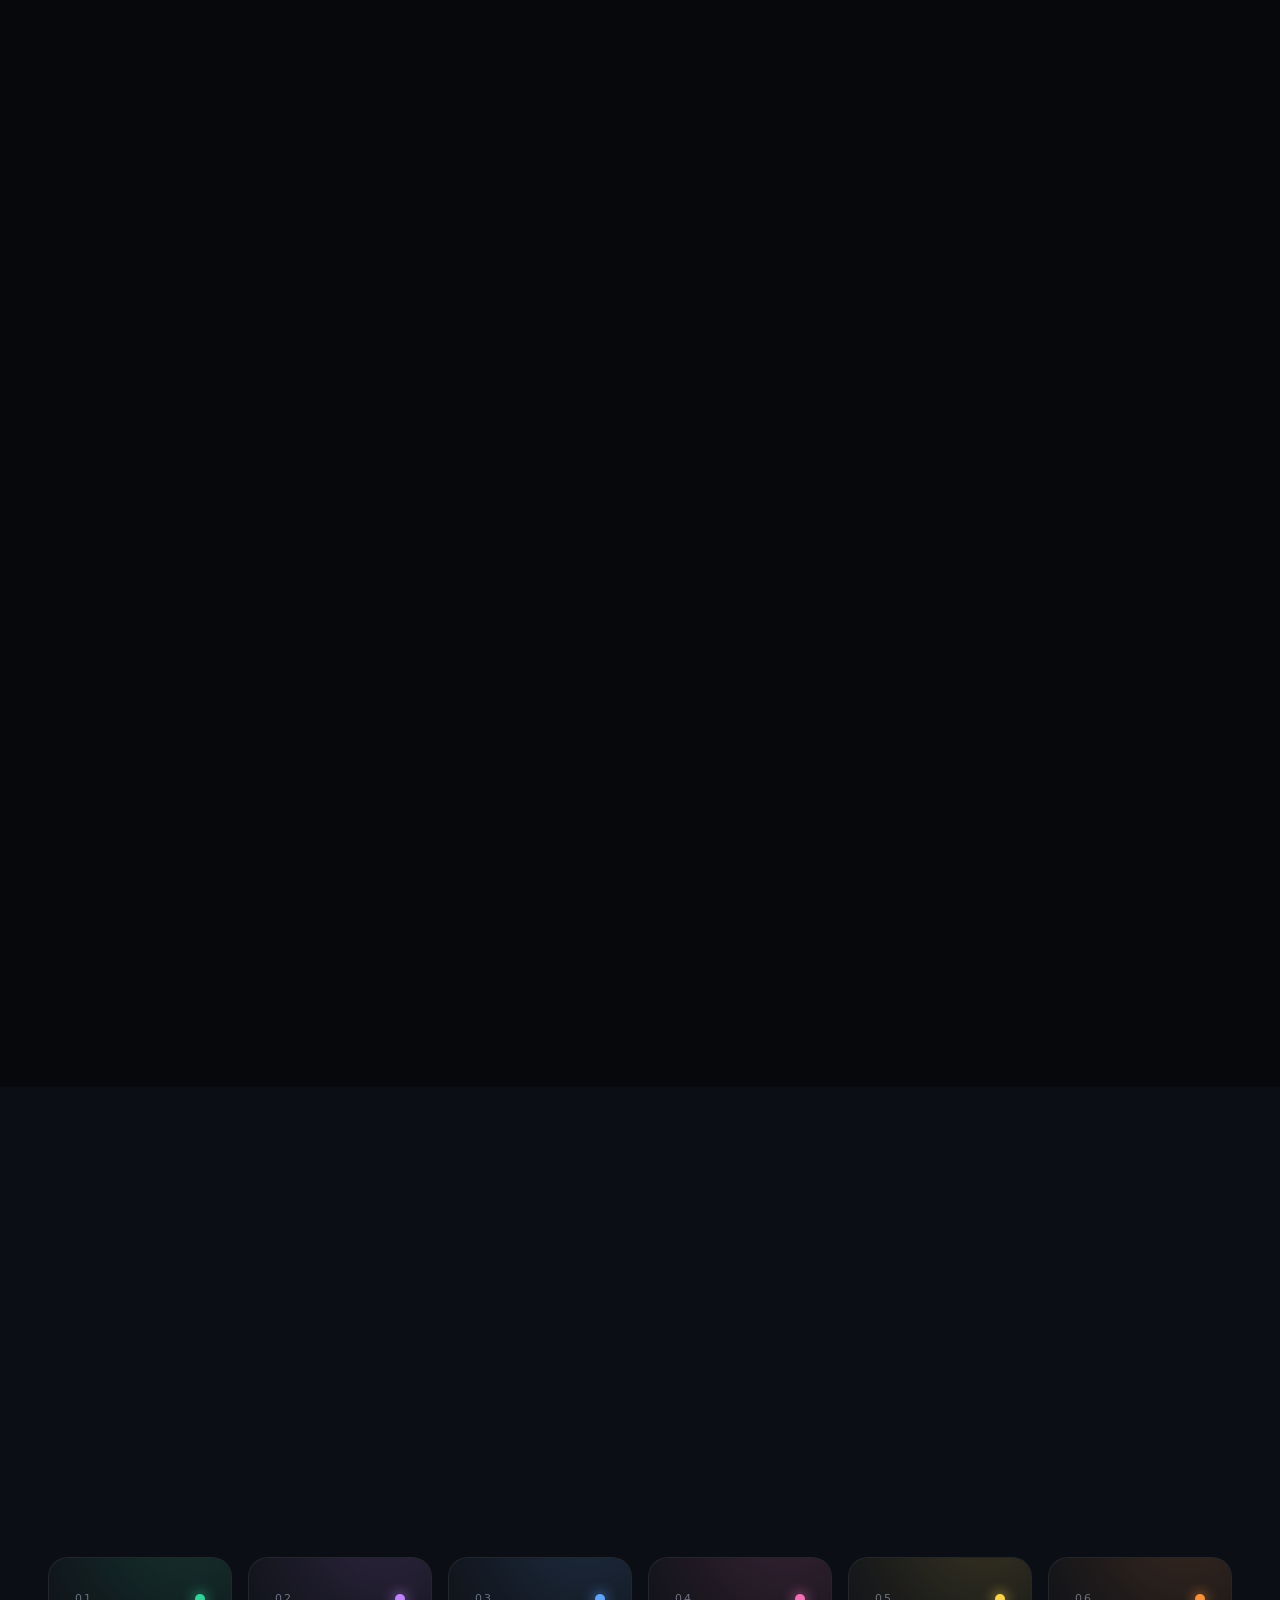
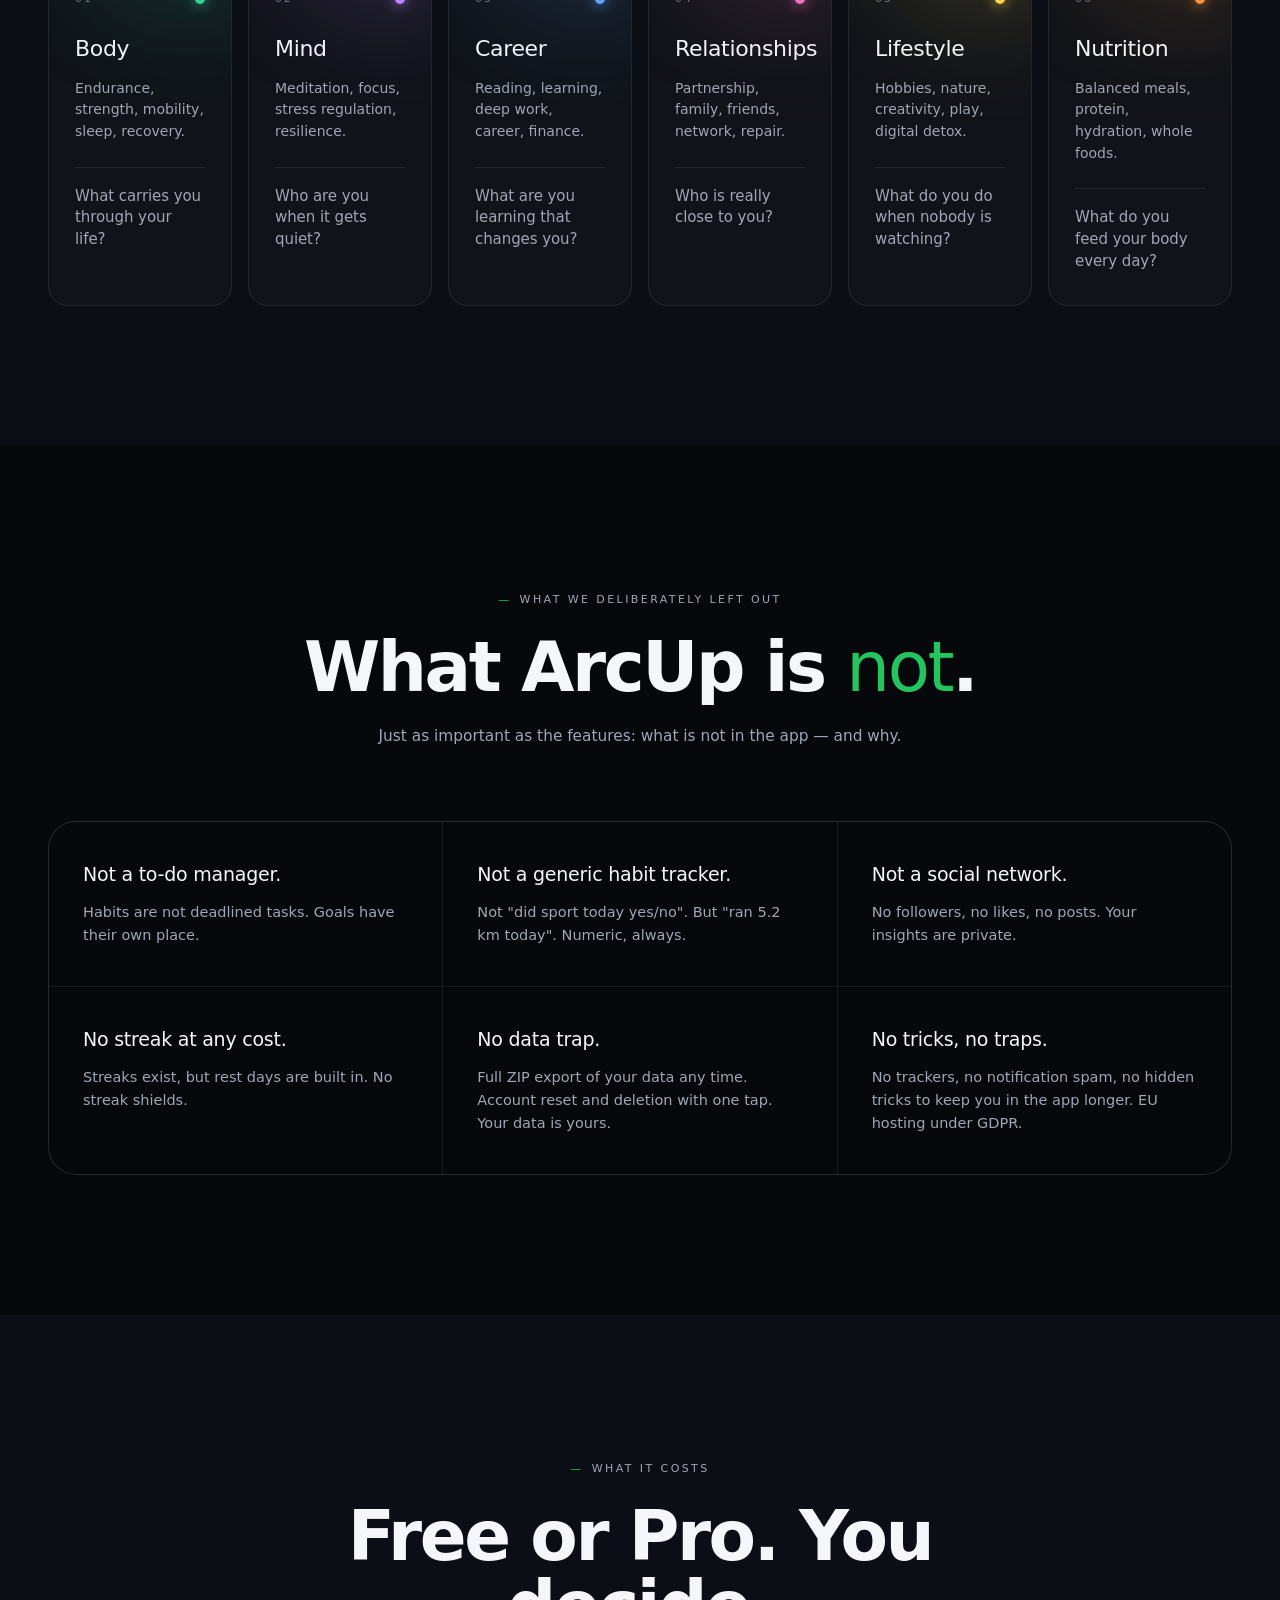
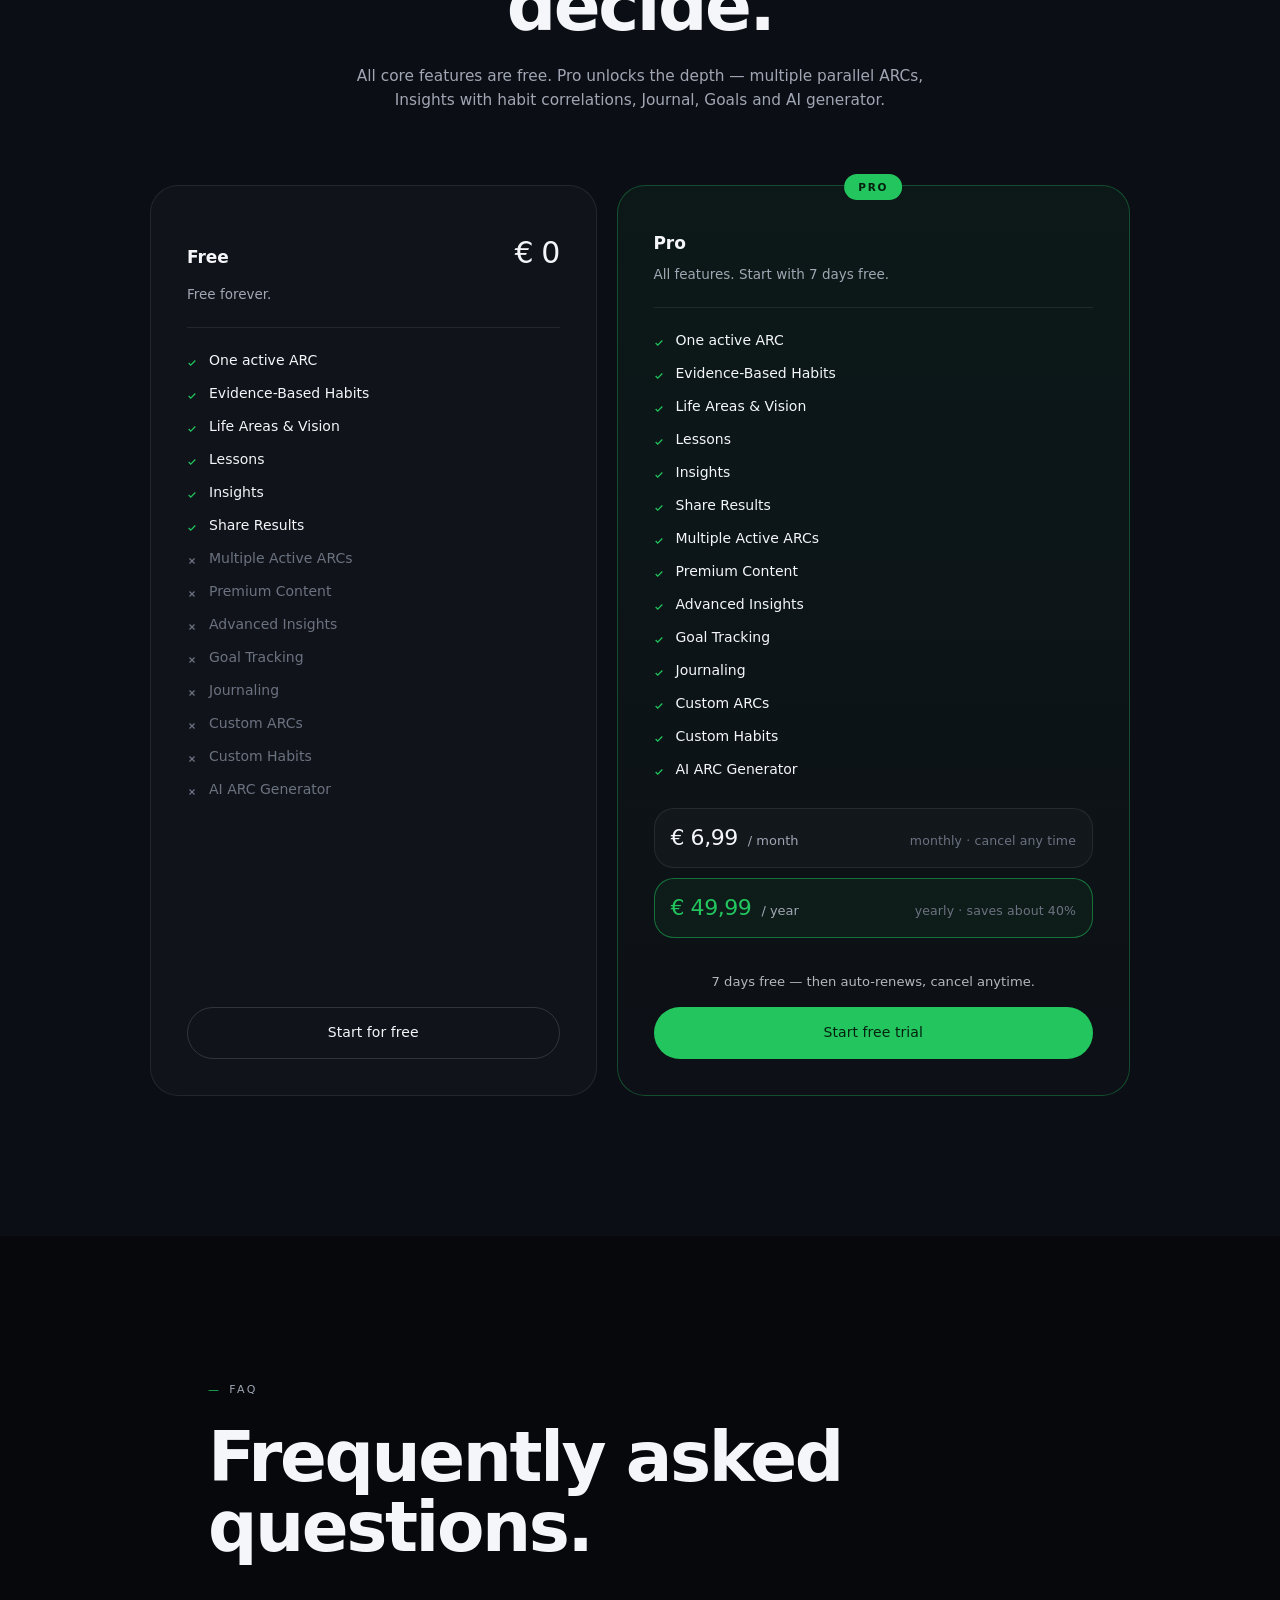
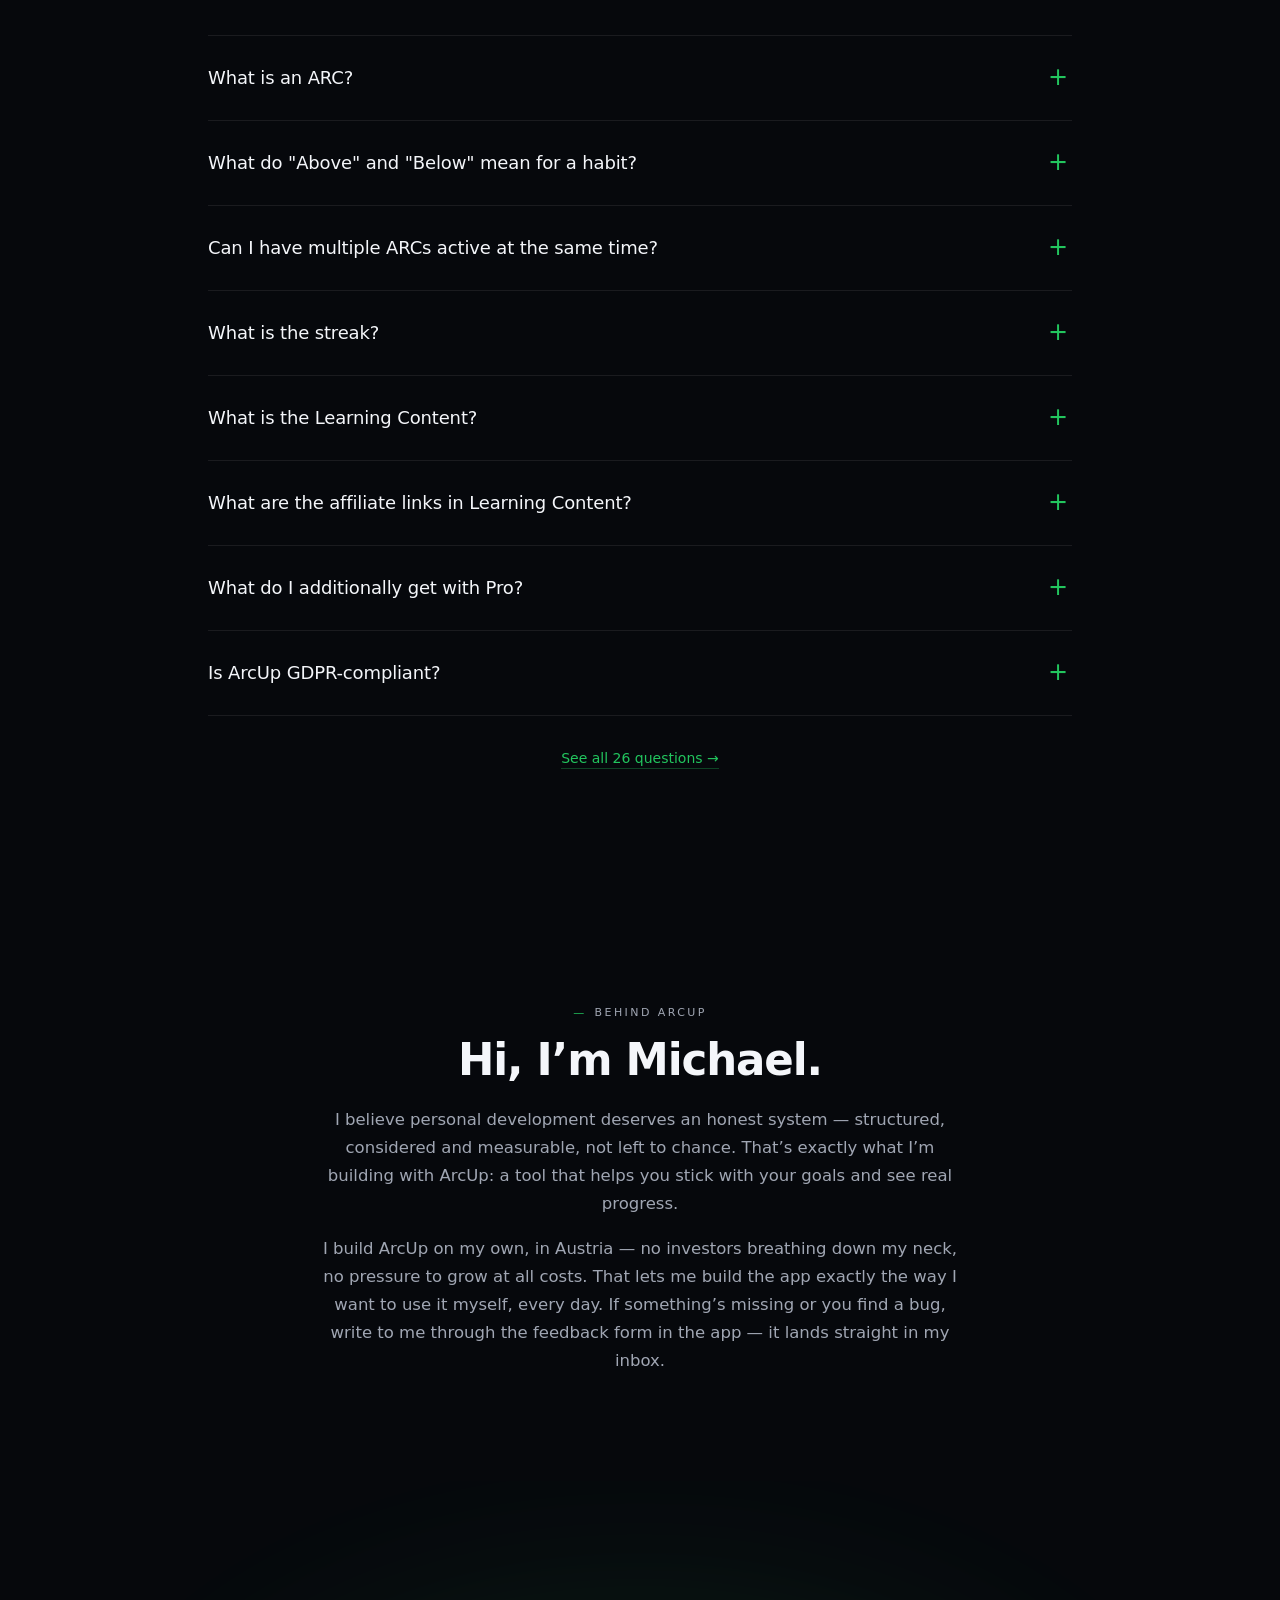
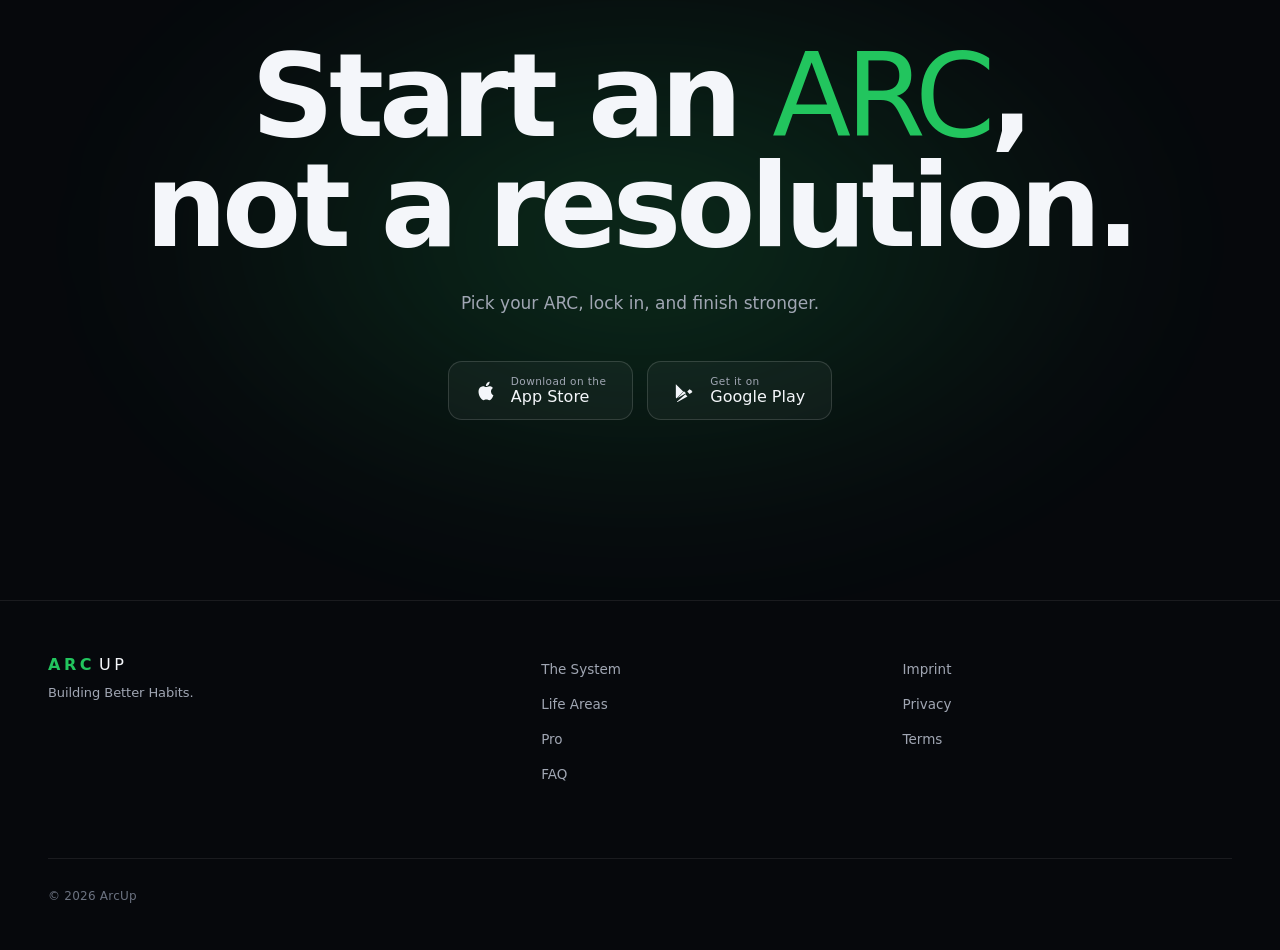
==== commit 6553aed1: "New Highlights1" ====
--- a/index.html
+++ b/index.html
@@ -99,10 +99,10 @@
     </div>
   </div>
 
-  <div class="hero-stage" aria-hidden="false">
+  <div class="hero-stage" id="heroStage" aria-hidden="false">
     <div class="hero-stage-glow"></div>
-    <img src="./assets/marketing_new/1_Homepage-portrait.png" data-i18n-attr-alt="hero.altHome" alt="ArcUp Home — Tageserfüllung, Wochenerfüllung, Level und aktive ARCs" class="hero-phone" />
     <img src="./assets/marketing_new/2_ARCPage_ARCs-portrait.png" data-i18n-attr-alt="hero.altARCs" alt="ARCademy — ausgewählte ARCs" class="hero-phone hero-phone--left" />
+    <img src="./assets/marketing_new/1_Homepage-portrait.png" data-i18n-attr-alt="hero.altHome" alt="ArcUp Home — Tageserfüllung, Wochenerfüllung, Level und aktive ARCs" class="hero-phone hero-phone--center" />
     <img src="./assets/marketing_new/6_Compass-portrait.png" data-i18n-attr-alt="hero.altRef" alt="Compass — Lebensrad" class="hero-phone hero-phone--right" />
   </div>
 
--- a/css/styles.css
+++ b/css/styles.css
@@ -368,36 +368,55 @@
   gap: 12px;
 }
 
-/* The stage — center phone + two side phones */
+/* The stage — 3D fan: center phone in front, side phones angled in behind.
+ * Children live in one shared 3D space (preserve-3d + translateZ), so the
+ * JS pointer tilt on --tilt-x/--tilt-y produces real depth parallax.
+ * Float/entrance animations use the individual `translate` property so they
+ * compose with the static 3D `transform` instead of overwriting it. */
 .hero-stage {
   position: relative;
   margin-top: 88px;
   display: flex;
   align-items: flex-end;
   justify-content: center;
-  gap: clamp(28px, 4vw, 72px);
   z-index: 1;
   padding: 0 24px;
   perspective: 1400px;
+  transform-style: preserve-3d;
+  transform: perspective(1200px) rotateX(var(--tilt-x, 0deg)) rotateY(var(--tilt-y, 0deg));
 }
 .hero-stage-glow {
   position: absolute;
   width: 70%; height: 60%;
-  bottom: 0; left: 15%;
+  bottom: -6%; left: 15%;
   background: radial-gradient(ellipse at bottom, var(--accent-glow) 0%, transparent 65%);
   filter: blur(80px);
   z-index: -1;
+  transform: translateZ(-180px);
+}
+/* Stage floor — thin light line the phones appear to stand on */
+.hero-stage::after {
+  content: '';
+  position: absolute;
+  left: 8%; right: 8%; bottom: -34px;
+  height: 1px;
+  background: linear-gradient(90deg,
+    transparent,
+    rgba(34, 197, 94, 0.35) 30%,
+    rgba(134, 239, 172, 0.65) 50%,
+    rgba(34, 197, 94, 0.35) 70%,
+    transparent);
+  filter: drop-shadow(0 0 14px rgba(34, 197, 94, 0.5));
 }
 .hero-phone {
   height: auto;
   filter: drop-shadow(0 40px 80px rgba(0, 0, 0, 0.55));
-  transition: transform 0.6s cubic-bezier(0.22, 1, 0.36, 1);
-}
-.hero-phone:not(.hero-phone--left):not(.hero-phone--right) {
-  /* Center phone */
+}
+.hero-phone--center {
   width: clamp(260px, 28vw, 380px);
   z-index: 2;
   position: relative;
+  transform: translateZ(70px);
   filter: drop-shadow(0 50px 100px rgba(0, 0, 0, 0.7))
           drop-shadow(0 0 60px rgba(34, 197, 94, 0.18));
 }
@@ -405,13 +424,14 @@
 .hero-phone--right {
   width: clamp(190px, 20vw, 280px);
   z-index: 1;
-  opacity: 0.85;
+  opacity: 0.9;
+  margin: 0 clamp(-64px, -4.5vw, -36px);
 }
 .hero-phone--left {
-  transform: translateY(-2%) rotate(-4deg);
+  transform: translateZ(-110px) rotateY(20deg) rotate(-2deg);
 }
 .hero-phone--right {
-  transform: translateY(-2%) rotate(4deg);
+  transform: translateZ(-110px) rotateY(-20deg) rotate(2deg);
 }
 
 /* Hero rotator — rotating life-area word under the headline */
@@ -426,14 +446,24 @@
 .hero-rotator.swap { opacity: 0; transform: translateY(-8px); }
 .hero-rotator-word { display: inline-block; color: var(--accent); }
 
-/* ── Motion: floating hero phones, breathing glow, scroll reveal ── */
+/* ── Motion: staggered entrance, floating phones, breathing glow, reveal ──
+ * Entrance keyframes only define `from`; the browser animates toward each
+ * phone's natural state, so base opacity/position stay the single source
+ * of truth. Float starts after the entrance has fully settled. */
 @media (prefers-reduced-motion: no-preference) {
-  .hero-phone:not(.hero-phone--left):not(.hero-phone--right) {
-    animation: floatCenter 6s ease-in-out infinite;
+  .hero-phone--center {
+    animation: phoneRise 0.9s cubic-bezier(0.16, 1, 0.3, 1) 0.1s both,
+               floatPhone 6s ease-in-out 1.4s infinite;
   }
-  .hero-phone--left  { animation: floatLeft 7s ease-in-out infinite; }
-  .hero-phone--right { animation: floatRight 6.5s ease-in-out infinite 0.4s; }
-  .hero-stage-glow   { animation: glowBreathe 8s ease-in-out infinite; }
+  .hero-phone--left {
+    animation: phoneFanLeft 1s cubic-bezier(0.16, 1, 0.3, 1) 0.35s both,
+               floatPhone 7s ease-in-out 1.8s infinite;
+  }
+  .hero-phone--right {
+    animation: phoneFanRight 1s cubic-bezier(0.16, 1, 0.3, 1) 0.5s both,
+               floatPhone 6.5s ease-in-out 2.1s infinite;
+  }
+  .hero-stage-glow { animation: glowBreathe 8s ease-in-out infinite; }
 
   .js-anim .reveal {
     opacity: 0;
@@ -443,10 +473,11 @@
   }
   .js-anim .reveal.is-visible { opacity: 1; transform: none; }
 }
-@keyframes floatCenter { 0%, 100% { transform: translateY(0); } 50% { transform: translateY(-14px); } }
-@keyframes floatLeft  { 0%, 100% { transform: translateY(-2%) rotate(-4deg); } 50% { transform: translateY(calc(-2% - 12px)) rotate(-4deg); } }
-@keyframes floatRight { 0%, 100% { transform: translateY(-2%) rotate(4deg); } 50% { transform: translateY(calc(-2% - 12px)) rotate(4deg); } }
-@keyframes glowBreathe { 0%, 100% { opacity: 0.7; transform: scale(1); } 50% { opacity: 1; transform: scale(1.08); } }
+@keyframes phoneRise     { from { opacity: 0; translate: 0 60px; } }
+@keyframes phoneFanLeft  { from { opacity: 0; translate: 96px 36px; } }
+@keyframes phoneFanRight { from { opacity: 0; translate: -96px 36px; } }
+@keyframes floatPhone    { 0%, 100% { translate: 0 0; } 50% { translate: 0 -12px; } }
+@keyframes glowBreathe   { 0%, 100% { opacity: 0.7; scale: 1; } 50% { opacity: 1; scale: 1.08; } }
 
 /* Trust strip at the very bottom of hero */
 .hero-trust {
@@ -1266,10 +1297,11 @@
   .section { padding: 100px 0; }
   .hero { padding: 140px 0 0; min-height: 0; }
   .hero-stage { margin-top: 64px; }
-  .hero-phone--left, .hero-phone--right { display: none; }
-  .hero-phone:not(.hero-phone--left):not(.hero-phone--right) {
-    width: clamp(240px, 60vw, 340px);
+  .hero-phone--left, .hero-phone--right {
+    width: clamp(120px, 30vw, 200px);
+    margin: 0 clamp(-44px, -10vw, -20px);
   }
+  .hero-phone--center { width: clamp(210px, 52vw, 340px); }
   .hero-trust { margin: 48px auto 64px; gap: 22px; }
 
   .layers-grid { grid-template-columns: 1fr; }
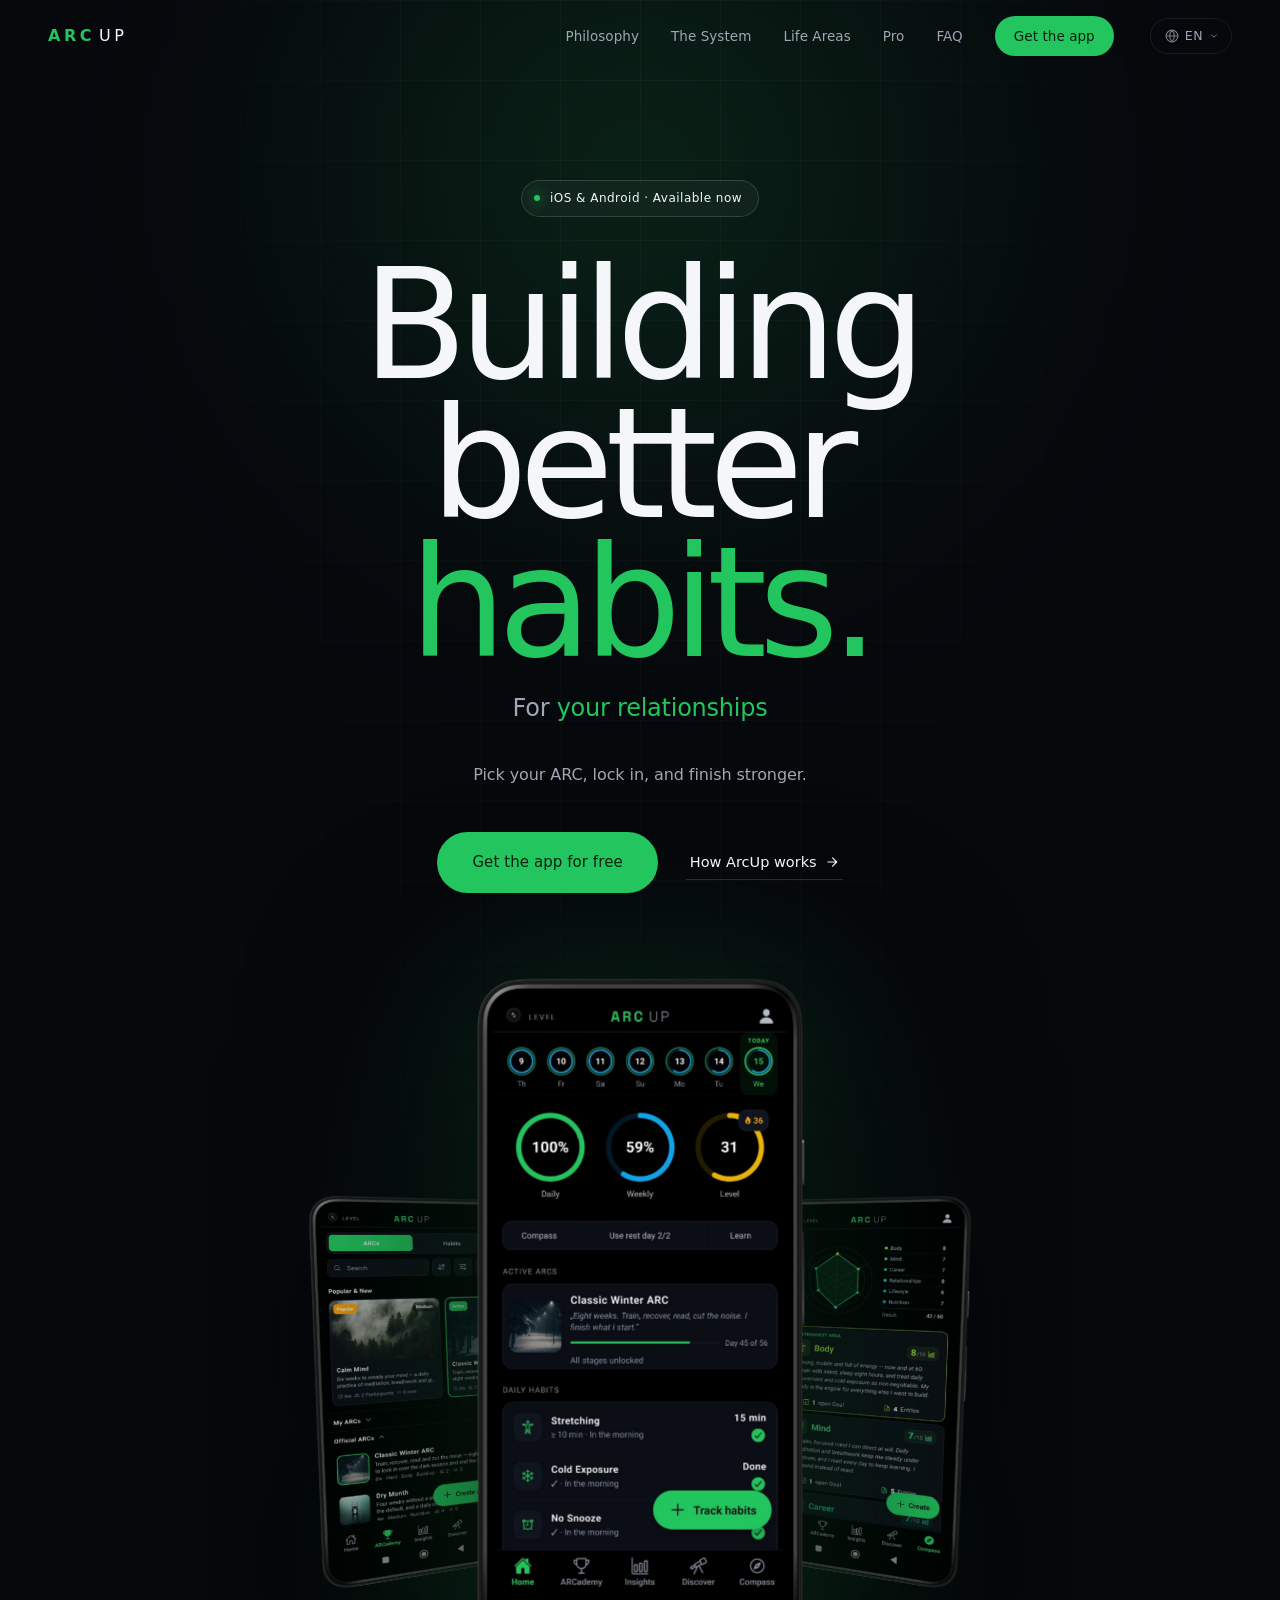
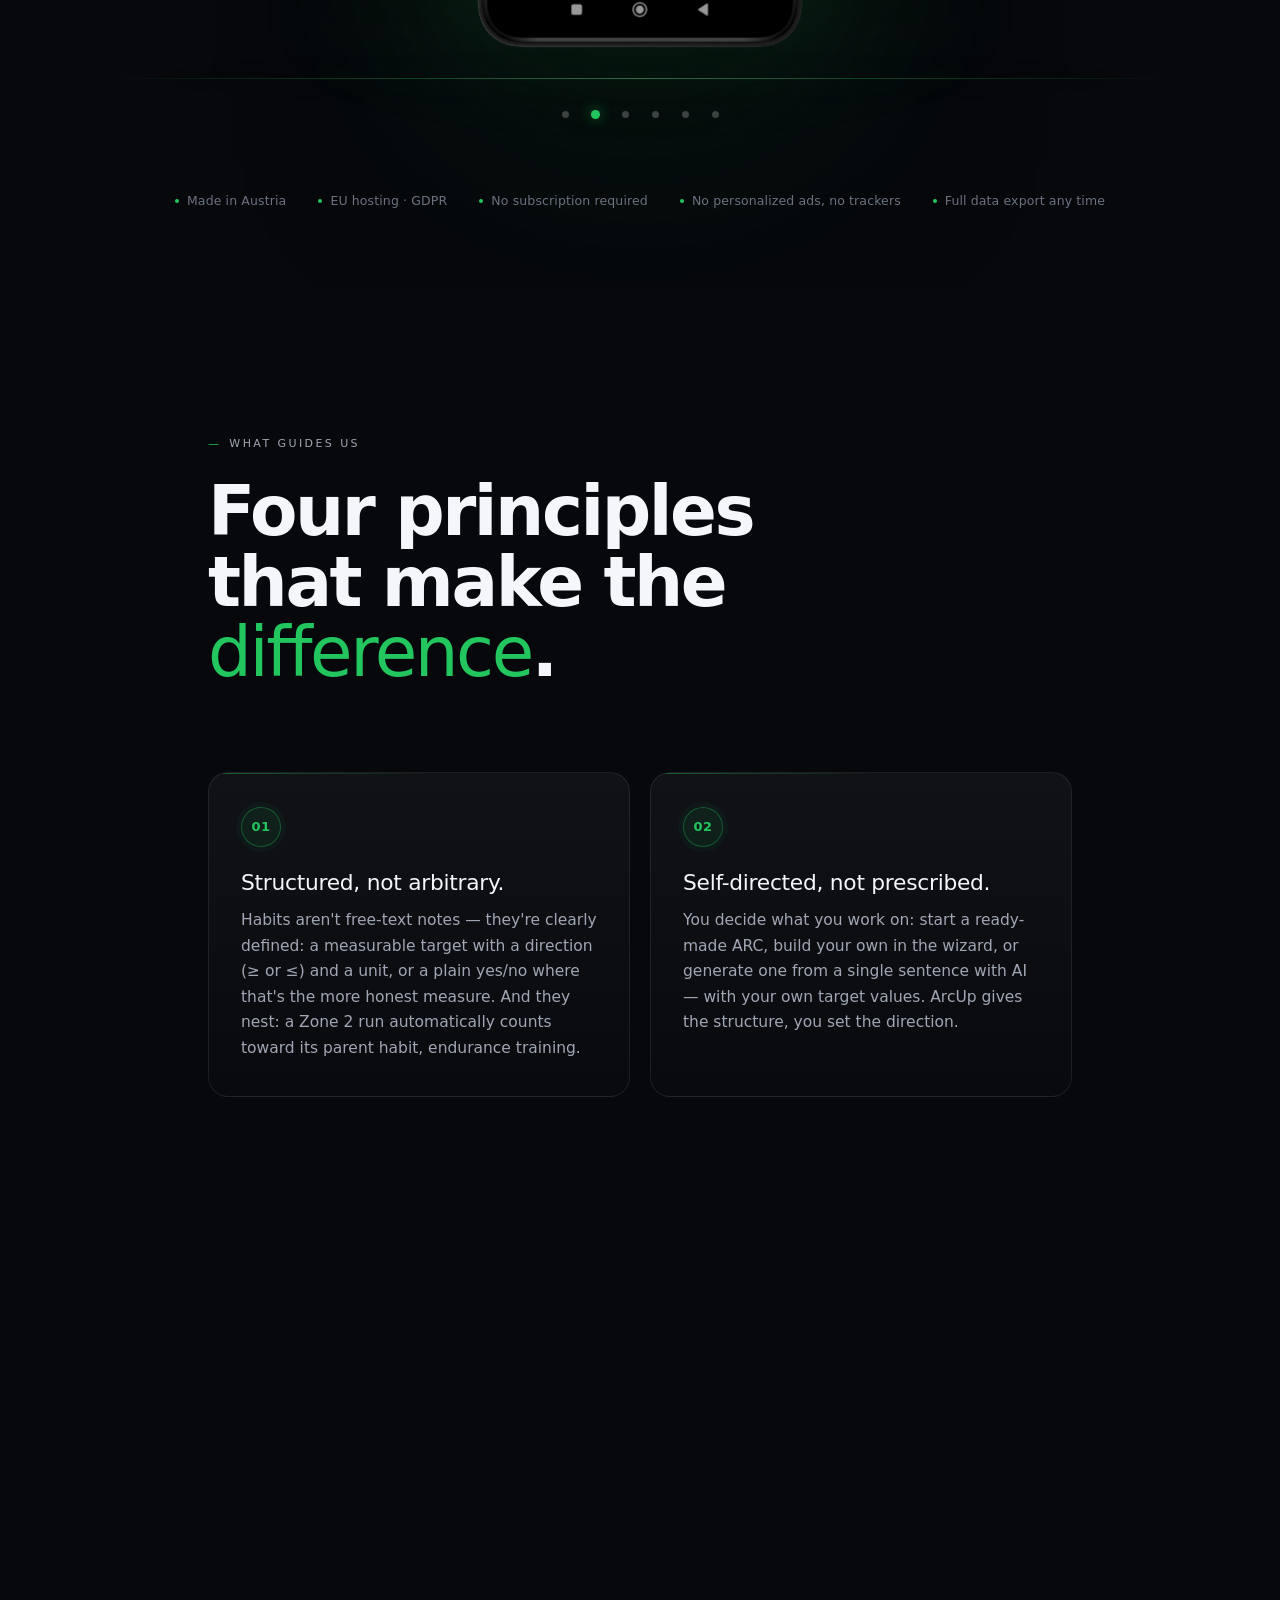
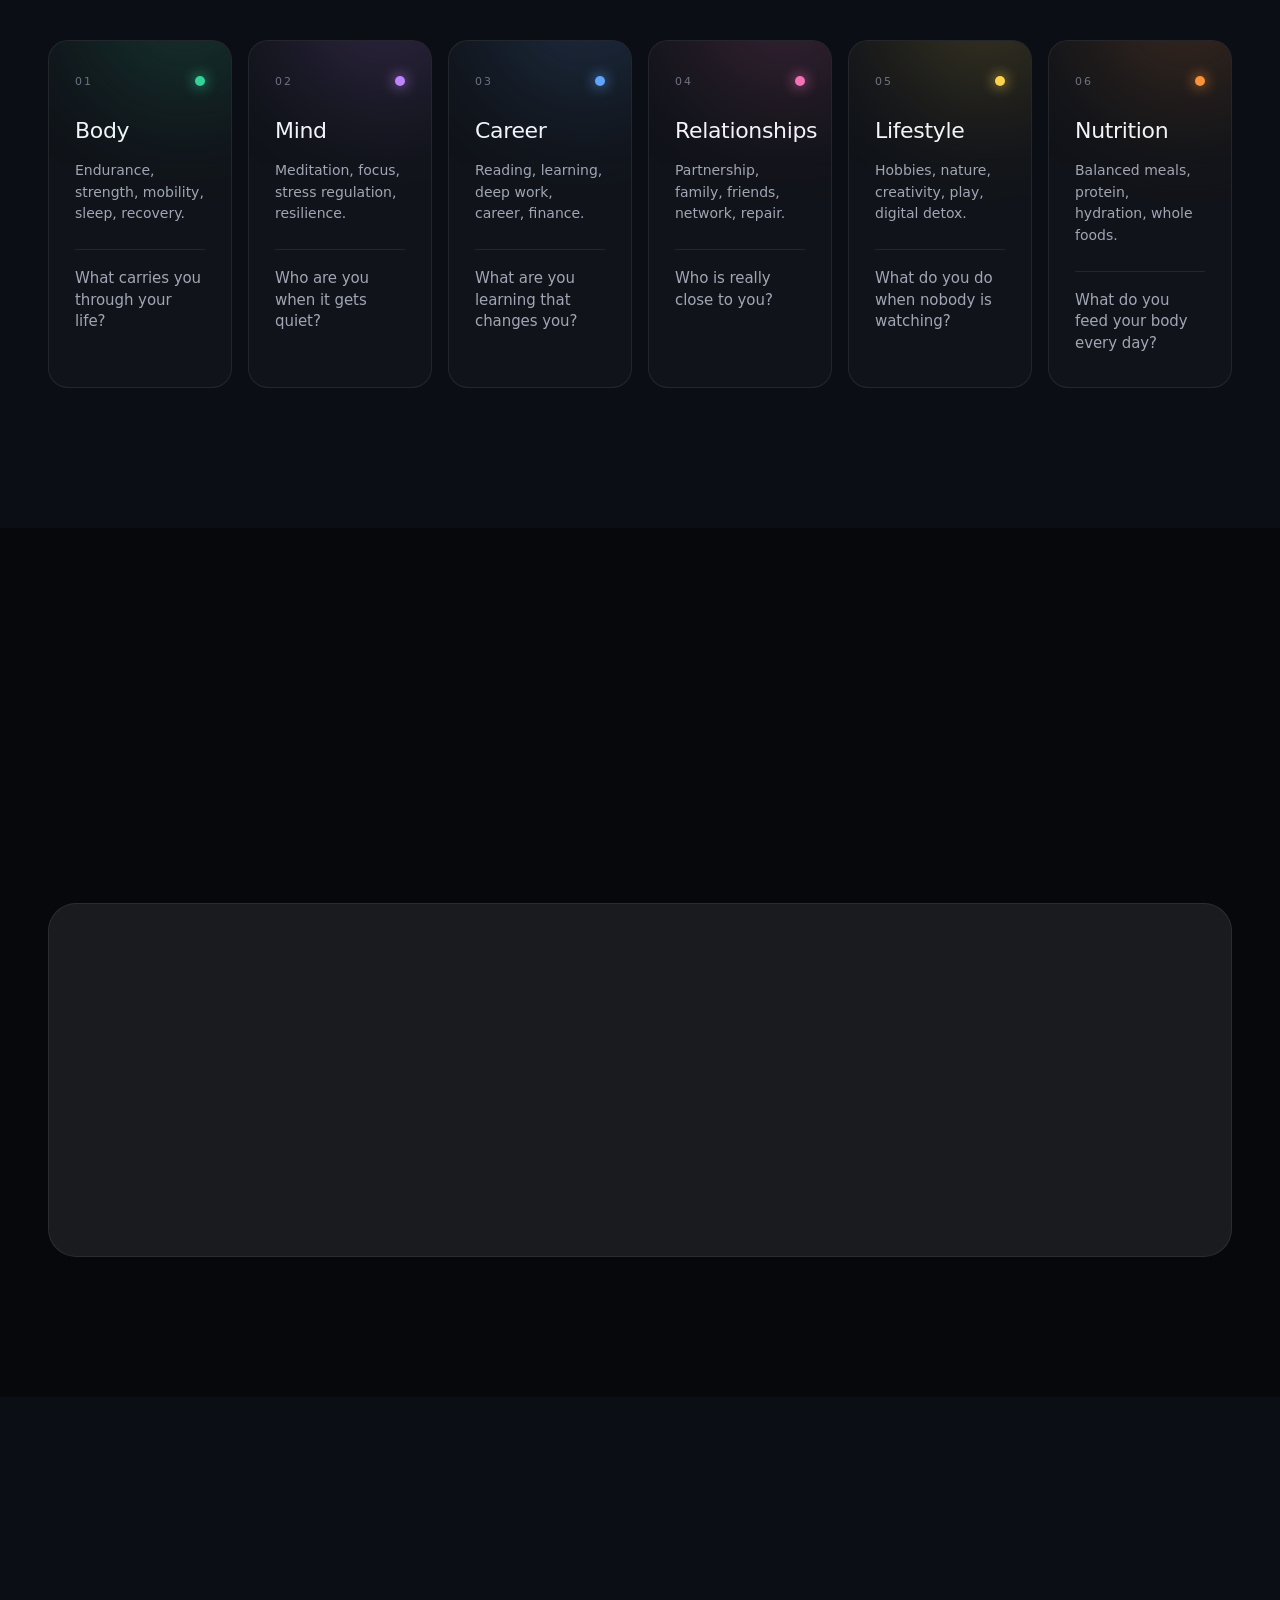
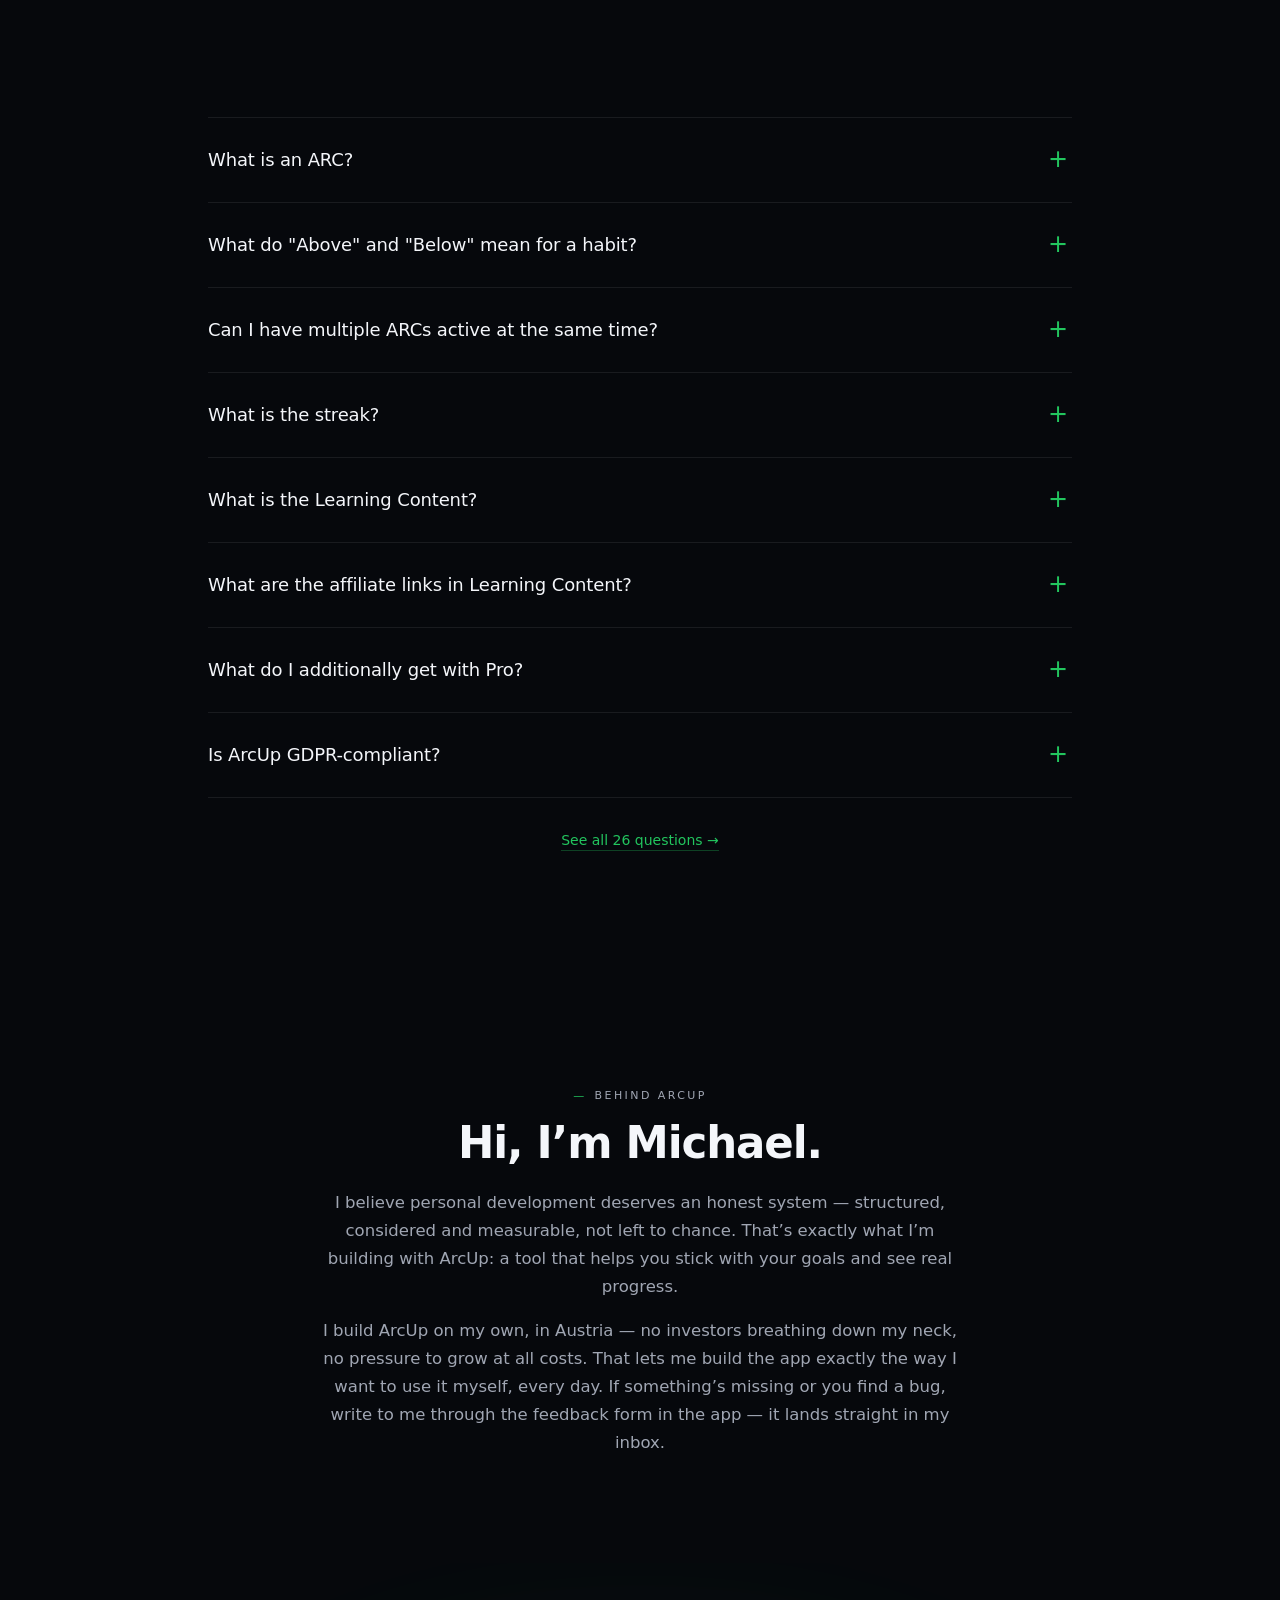
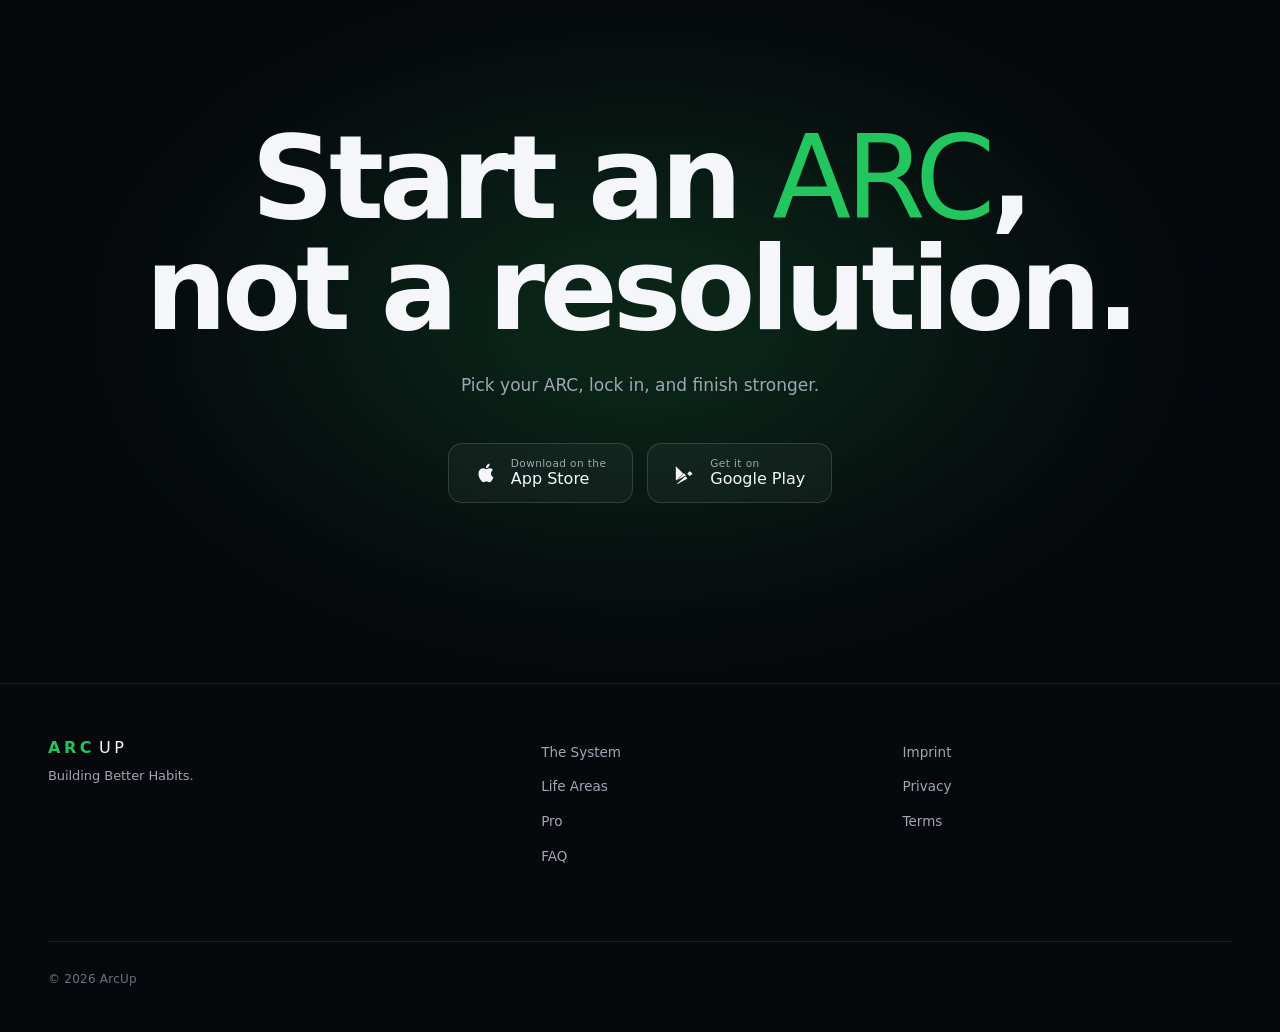
==== commit 4f48171c: "Improvement2" ====
--- a/index.html
+++ b/index.html
@@ -102,8 +102,20 @@
   <div class="hero-stage" id="heroStage" aria-hidden="false">
     <div class="hero-stage-glow"></div>
     <img src="./assets/marketing_new/2_ARCPage_ARCs-portrait.png" data-i18n-attr-alt="hero.altARCs" alt="ARCademy — ausgewählte ARCs" class="hero-phone hero-phone--left" />
-    <img src="./assets/marketing_new/1_Homepage-portrait.png" data-i18n-attr-alt="hero.altHome" alt="ArcUp Home — Tageserfüllung, Wochenerfüllung, Level und aktive ARCs" class="hero-phone hero-phone--center" />
+    <img src="./assets/marketing_new/1_Homepage-portrait.png" data-i18n-attr-alt="hero.altHome" alt="ArcUp Home — Tageserfüllung, Wochenerfüllung, Level und aktive ARCs" class="hero-phone hero-phone--center" fetchpriority="high" />
     <img src="./assets/marketing_new/6_Compass-portrait.png" data-i18n-attr-alt="hero.altRef" alt="Compass — Lebensrad" class="hero-phone hero-phone--right" />
+    <img src="./assets/marketing_new/3_ARCPage_Habits-portrait.png" data-i18n-attr-alt="hero.altHabits" alt="ARCademy — Gewohnheiten-Bibliothek" class="hero-phone hero-phone--hidden" fetchpriority="low" />
+    <img src="./assets/marketing_new/4_Insights-portrait.png" data-i18n-attr-alt="hero.altInsights" alt="Insights — Level, Streak und Statistiken der Lebensbereiche" class="hero-phone hero-phone--hidden" fetchpriority="low" />
+    <img src="./assets/marketing_new/5_Discover-portrait.png" data-i18n-attr-alt="hero.altDiscover" alt="Discover — Lerninhalte und Lektionen" class="hero-phone hero-phone--hidden" fetchpriority="low" />
+  </div>
+
+  <div class="hero-stage-dots">
+    <button type="button" class="hero-stage-dot" data-i18n-attr-aria-label="hero.altARCs" aria-label="ARCademy — ausgewählte ARCs"></button>
+    <button type="button" class="hero-stage-dot is-active" data-i18n-attr-aria-label="hero.altHome" aria-label="ArcUp Home — Tageserfüllung, Wochenerfüllung, Level und aktive ARCs"></button>
+    <button type="button" class="hero-stage-dot" data-i18n-attr-aria-label="hero.altRef" aria-label="Compass — Lebensrad"></button>
+    <button type="button" class="hero-stage-dot" data-i18n-attr-aria-label="hero.altHabits" aria-label="ARCademy — Gewohnheiten-Bibliothek"></button>
+    <button type="button" class="hero-stage-dot" data-i18n-attr-aria-label="hero.altInsights" aria-label="Insights — Level, Streak und Statistiken der Lebensbereiche"></button>
+    <button type="button" class="hero-stage-dot" data-i18n-attr-aria-label="hero.altDiscover" aria-label="Discover — Lerninhalte und Lektionen"></button>
   </div>
 
   <ul class="hero-trust">
--- a/css/styles.css
+++ b/css/styles.css
@@ -368,22 +368,29 @@
   gap: 12px;
 }
 
-/* The stage — 3D fan: center phone in front, side phones angled in behind.
+/* The stage — swipeable 3D fan: three phones cycle through the left /
+ * center / right slots (drag, swipe, tap a side phone or a dot).
  * Children live in one shared 3D space (preserve-3d + translateZ), so the
  * JS pointer tilt on --tilt-x/--tilt-y produces real depth parallax.
- * Float/entrance animations use the individual `translate` property so they
- * compose with the static 3D `transform` instead of overwriting it. */
+ * Slot positions are transforms on absolutely positioned phones, so a slot
+ * change simply transitions `transform`. Float/entrance animations use the
+ * individual `translate` property so they compose with that transform.
+ * The static .hero-phone--left/center/right classes stay on the elements as
+ * the no-JS fallback and as anchors for the one-time entrance animations;
+ * the JS-managed .slot-* classes (specificity 0,2,0) override them. */
 .hero-stage {
+  --phone-w: clamp(260px, 28vw, 380px);
+  --fan-x: calc(var(--phone-w) * 0.70);
+  --side-scale: 0.74;
+  --drag: 0px;
   position: relative;
   margin-top: 88px;
-  display: flex;
-  align-items: flex-end;
-  justify-content: center;
+  height: calc(var(--phone-w) * 1.852); /* PNGs are 1480x2740 */
   z-index: 1;
-  padding: 0 24px;
   perspective: 1400px;
   transform-style: preserve-3d;
   transform: perspective(1200px) rotateX(var(--tilt-x, 0deg)) rotateY(var(--tilt-y, 0deg));
+  touch-action: pan-y;
 }
 .hero-stage-glow {
   position: absolute;
@@ -409,29 +416,101 @@
   filter: drop-shadow(0 0 14px rgba(34, 197, 94, 0.5));
 }
 .hero-phone {
+  position: absolute;
+  bottom: 0;
+  left: calc(50% - var(--phone-w) / 2);
+  width: var(--phone-w);
   height: auto;
-  filter: drop-shadow(0 40px 80px rgba(0, 0, 0, 0.55));
-}
-.hero-phone--center {
-  width: clamp(260px, 28vw, 380px);
+  transform-origin: 50% 100%;
+  will-change: transform;
+  cursor: grab;
+  user-select: none;
+  -webkit-user-select: none;
+  -webkit-user-drag: none;
+}
+.hero-stage.is-dragging .hero-phone { cursor: grabbing; }
+/* Both filters keep the same two-shadow structure so the green glow
+ * cross-fades smoothly when a phone enters/leaves the center slot. */
+.hero-phone--center,
+.hero-phone.slot-center {
+  transform: translateX(var(--drag)) translateZ(70px);
   z-index: 2;
-  position: relative;
-  transform: translateZ(70px);
+  opacity: 1;
   filter: drop-shadow(0 50px 100px rgba(0, 0, 0, 0.7))
           drop-shadow(0 0 60px rgba(34, 197, 94, 0.18));
 }
 .hero-phone--left,
-.hero-phone--right {
-  width: clamp(190px, 20vw, 280px);
+.hero-phone.slot-left {
+  transform: translateX(calc(var(--drag) - var(--fan-x))) translateZ(-110px)
+             rotateY(20deg) rotate(-2deg) scale(var(--side-scale));
   z-index: 1;
   opacity: 0.9;
-  margin: 0 clamp(-64px, -4.5vw, -36px);
-}
-.hero-phone--left {
-  transform: translateZ(-110px) rotateY(20deg) rotate(-2deg);
-}
-.hero-phone--right {
-  transform: translateZ(-110px) rotateY(-20deg) rotate(2deg);
+  filter: drop-shadow(0 40px 80px rgba(0, 0, 0, 0.55))
+          drop-shadow(0 0 60px rgba(34, 197, 94, 0));
+}
+.hero-phone--right,
+.hero-phone.slot-right {
+  transform: translateX(calc(var(--drag) + var(--fan-x))) translateZ(-110px)
+             rotateY(-20deg) rotate(2deg) scale(var(--side-scale));
+  z-index: 1;
+  opacity: 0.9;
+  filter: drop-shadow(0 40px 80px rgba(0, 0, 0, 0.55))
+          drop-shadow(0 0 60px rgba(34, 197, 94, 0));
+}
+.hero-phone.slot-left, .hero-phone.slot-right { cursor: pointer; }
+/* Off-stage slots — phones beyond the visible three wait here, pushed
+ * deeper and faded out, and slide in from the side they will enter. */
+.hero-phone--hidden,
+.hero-phone.slot-hidden-left,
+.hero-phone.slot-hidden-right {
+  z-index: 0;
+  opacity: 0;
+  pointer-events: none;
+}
+.hero-phone--hidden,
+.hero-phone.slot-hidden-right {
+  transform: translateX(calc(var(--drag) + var(--fan-x) * 1.55)) translateZ(-260px)
+             rotateY(-26deg) rotate(2deg) scale(calc(var(--side-scale) * 0.85));
+}
+.hero-phone.slot-hidden-left {
+  transform: translateX(calc(var(--drag) - var(--fan-x) * 1.55)) translateZ(-260px)
+             rotateY(26deg) rotate(-2deg) scale(calc(var(--side-scale) * 0.85));
+}
+
+/* Slot indicator dots */
+.hero-stage-dots {
+  display: flex;
+  justify-content: center;
+  gap: 4px;
+  margin-top: 56px;
+  position: relative;
+  z-index: 2;
+}
+.hero-stage-dot {
+  width: 26px;
+  height: 26px;
+  padding: 0;
+  border: 0;
+  background: none;
+  appearance: none;
+  cursor: pointer;
+  position: relative;
+}
+.hero-stage-dot::before {
+  content: '';
+  position: absolute;
+  top: 50%; left: 50%;
+  width: 7px; height: 7px;
+  margin: -3.5px 0 0 -3.5px;
+  border-radius: 50%;
+  background: rgba(255, 255, 255, 0.22);
+  transition: background 0.25s ease, box-shadow 0.25s ease, transform 0.25s ease;
+}
+.hero-stage-dot:hover::before { background: rgba(255, 255, 255, 0.45); }
+.hero-stage-dot.is-active::before {
+  background: var(--accent);
+  transform: scale(1.3);
+  box-shadow: 0 0 10px rgba(34, 197, 94, 0.6);
 }
 
 /* Hero rotator — rotating life-area word under the headline */
@@ -451,6 +530,18 @@
  * phone's natural state, so base opacity/position stay the single source
  * of truth. Float starts after the entrance has fully settled. */
 @media (prefers-reduced-motion: no-preference) {
+  .hero-phone {
+    transition: transform 0.7s cubic-bezier(0.22, 1, 0.36, 1),
+                opacity 0.7s ease,
+                filter 0.7s ease;
+  }
+  /* Live drag feedback must track the pointer directly */
+  .hero-stage.is-dragging .hero-phone { transition: none; }
+
+  /* Base float for phones without an entrance (the initially hidden ones);
+   * the three entrance rules below override with their own timings. */
+  .hero-phone { animation: floatPhone 6.5s ease-in-out 1.6s infinite; }
+
   .hero-phone--center {
     animation: phoneRise 0.9s cubic-bezier(0.16, 1, 0.3, 1) 0.1s both,
                floatPhone 6s ease-in-out 1.4s infinite;
@@ -1296,12 +1387,13 @@
 @media (max-width: 900px) {
   .section { padding: 100px 0; }
   .hero { padding: 140px 0 0; min-height: 0; }
-  .hero-stage { margin-top: 64px; }
-  .hero-phone--left, .hero-phone--right {
-    width: clamp(120px, 30vw, 200px);
-    margin: 0 clamp(-44px, -10vw, -20px);
+  .hero-stage {
+    margin-top: 64px;
+    --phone-w: clamp(210px, 52vw, 340px);
+    --fan-x: calc(var(--phone-w) * 0.60);
+    --side-scale: 0.58;
   }
-  .hero-phone--center { width: clamp(210px, 52vw, 340px); }
+  .hero-stage-dots { margin-top: 48px; }
   .hero-trust { margin: 48px auto 64px; gap: 22px; }
 
   .layers-grid { grid-template-columns: 1fr; }
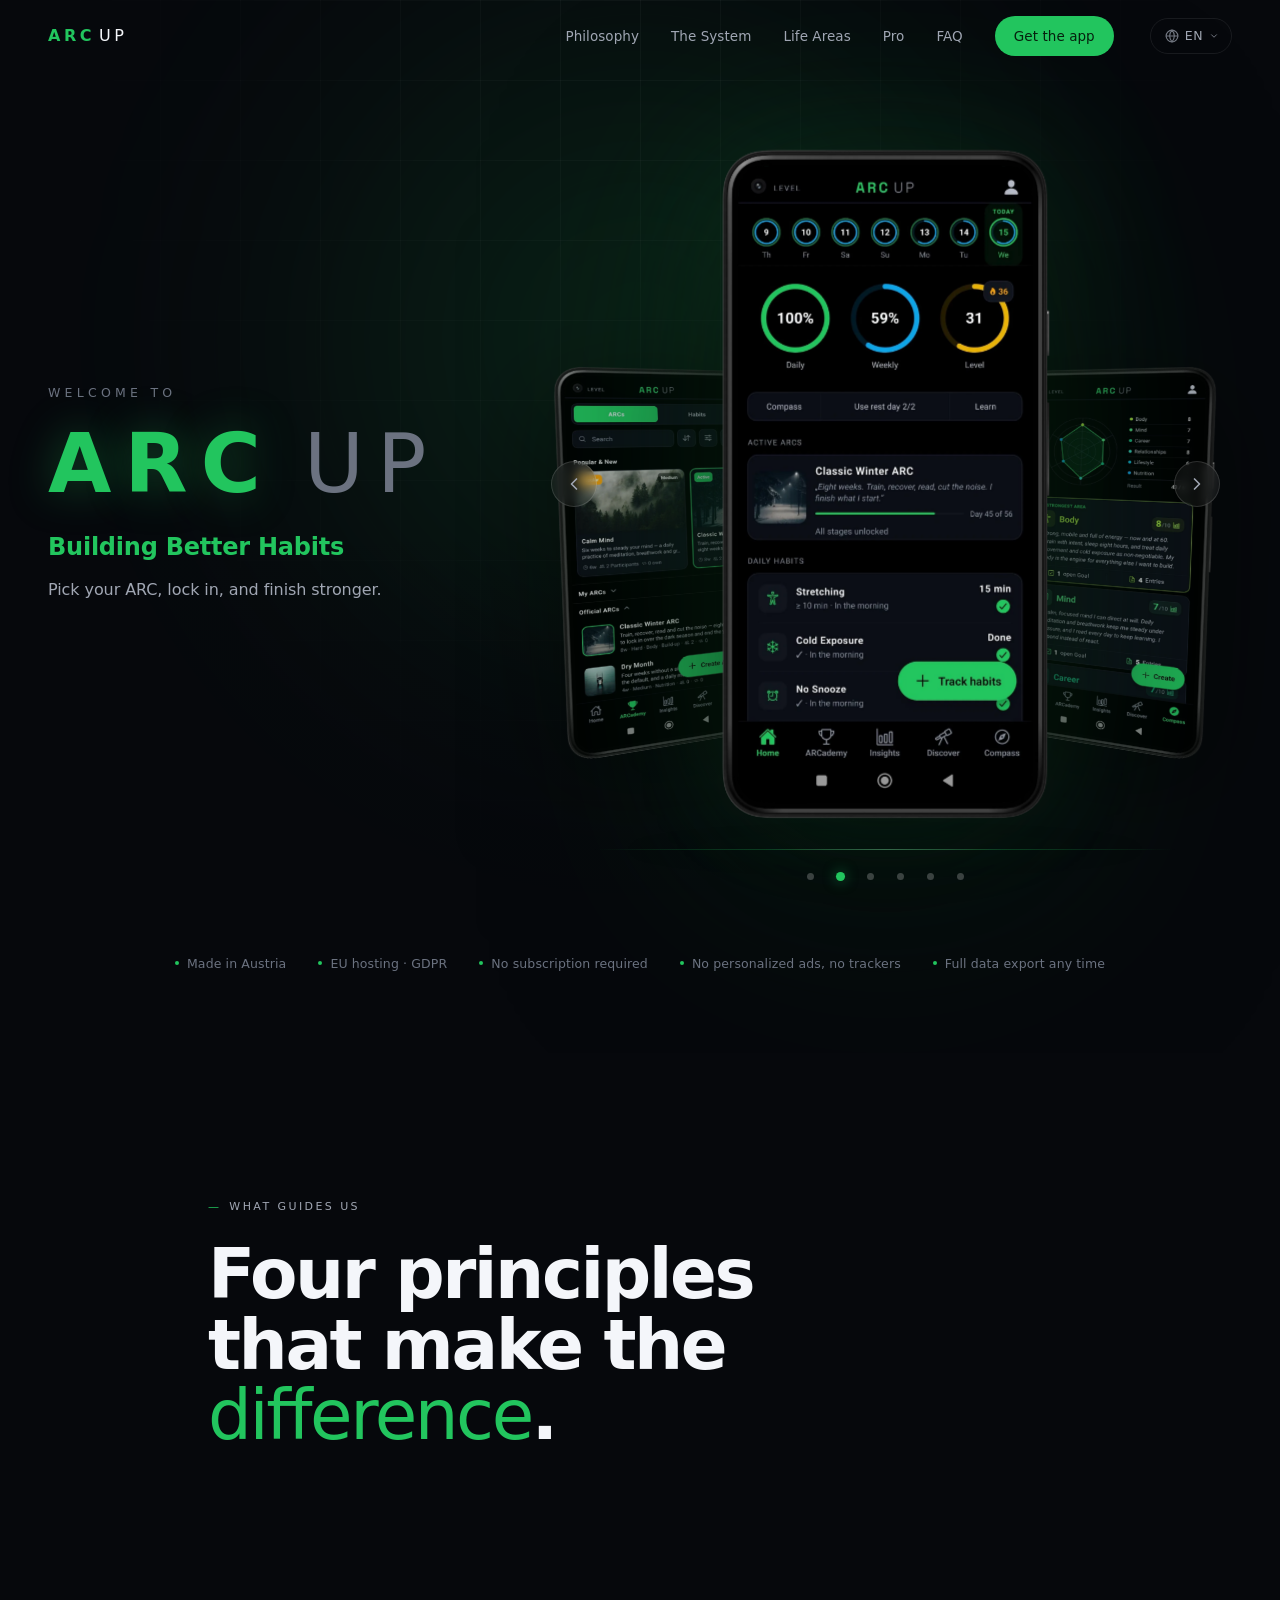
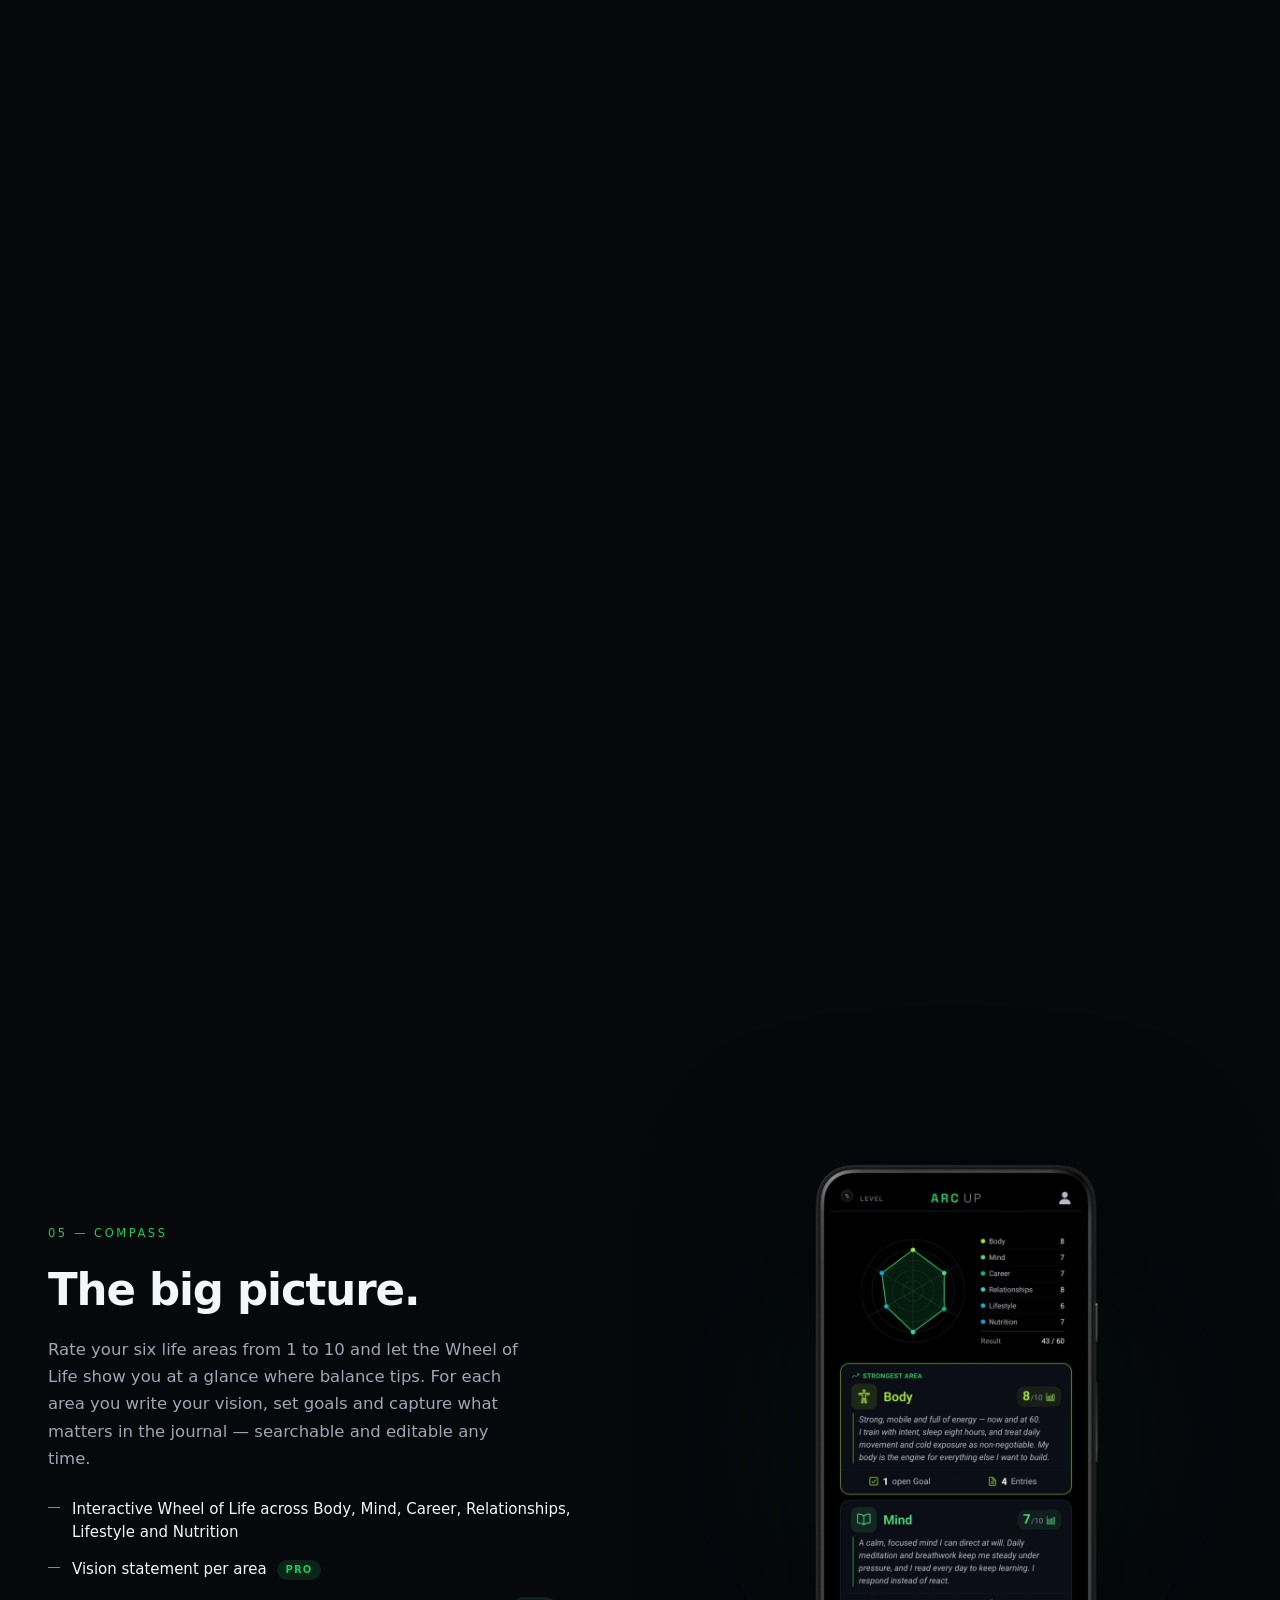
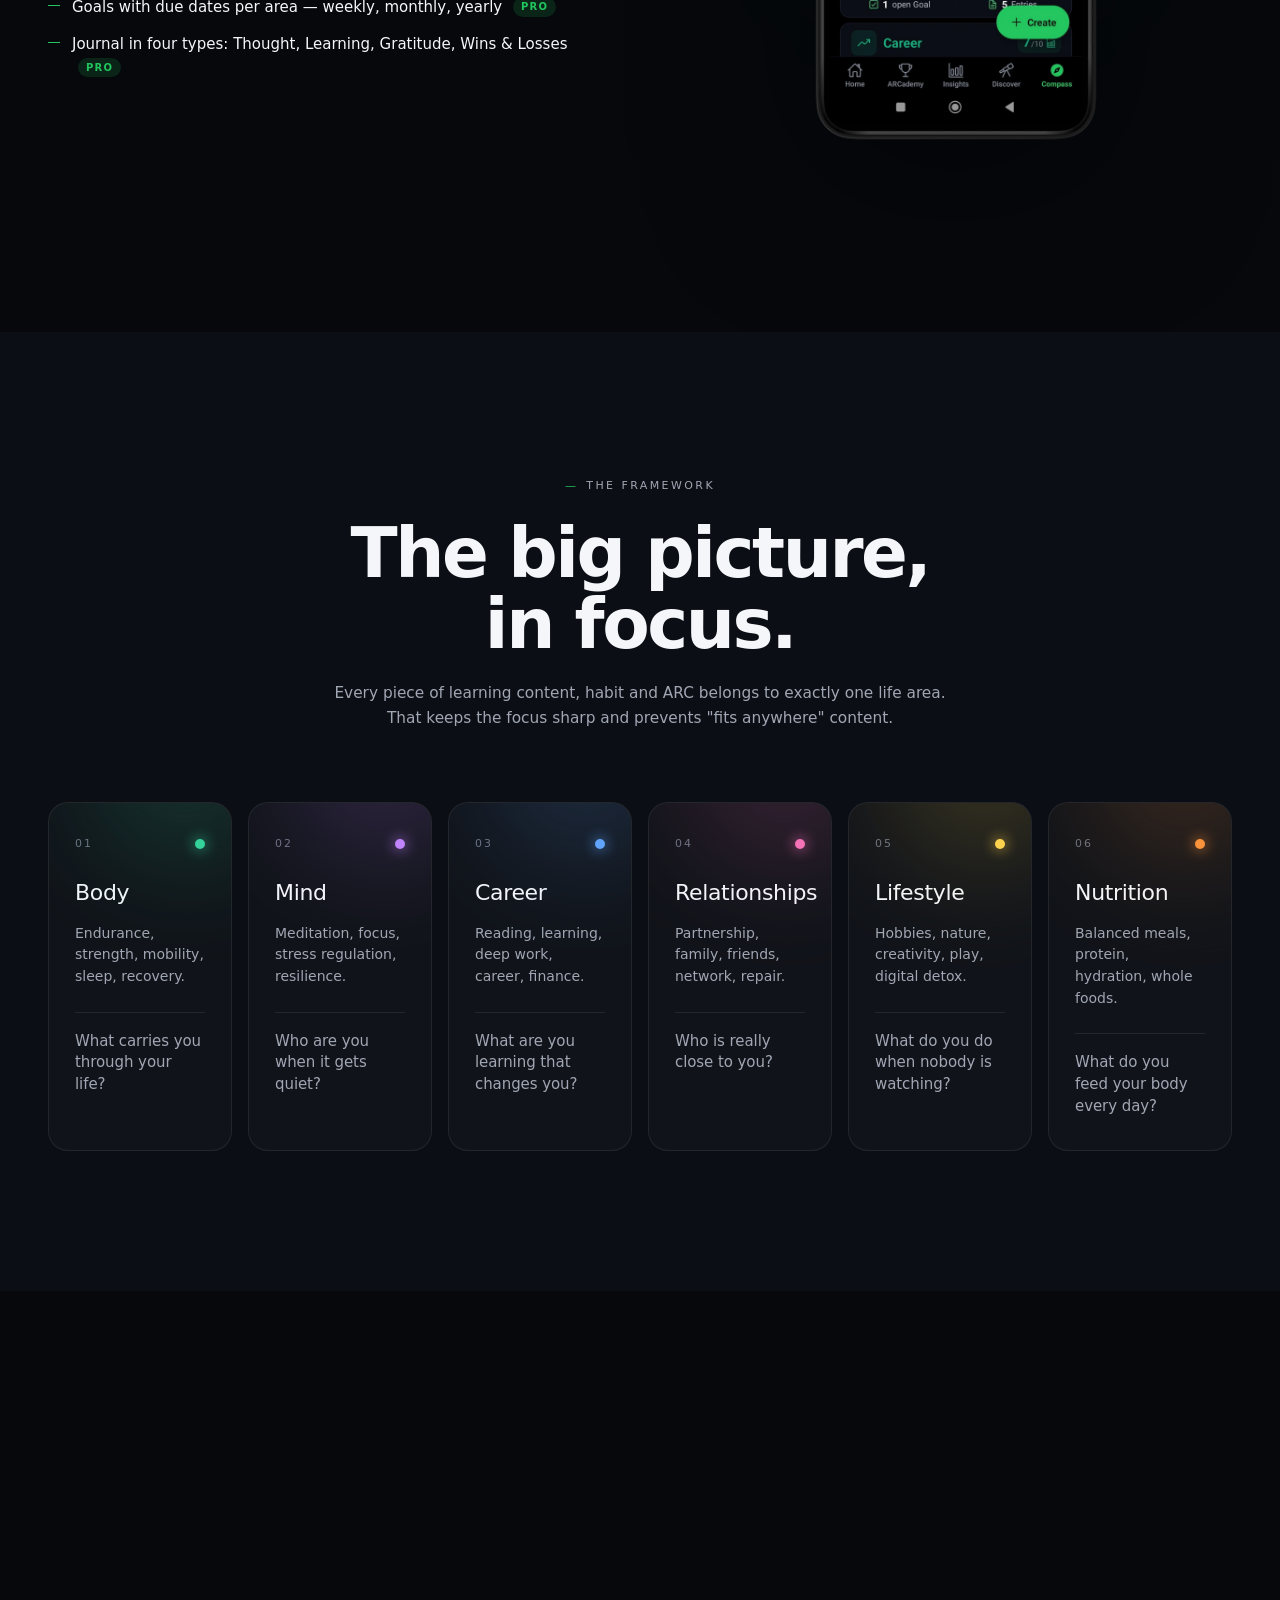
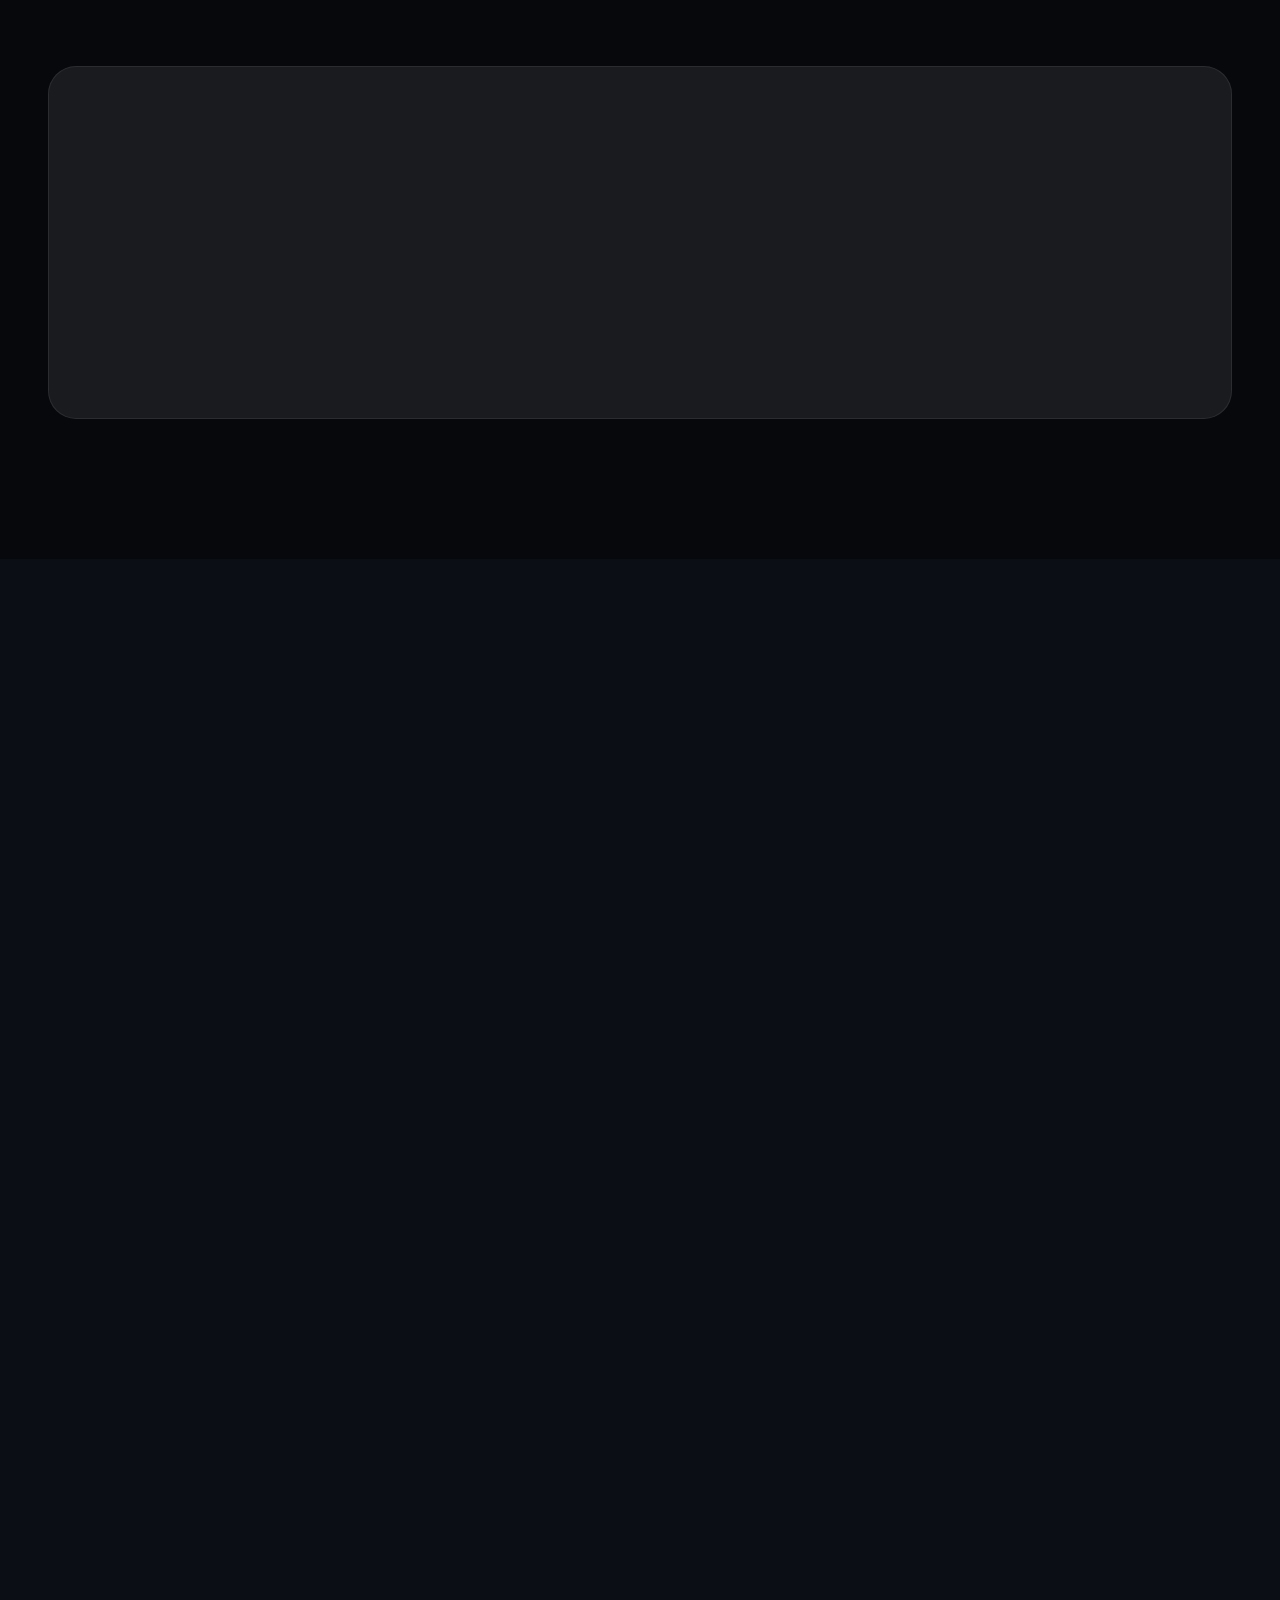
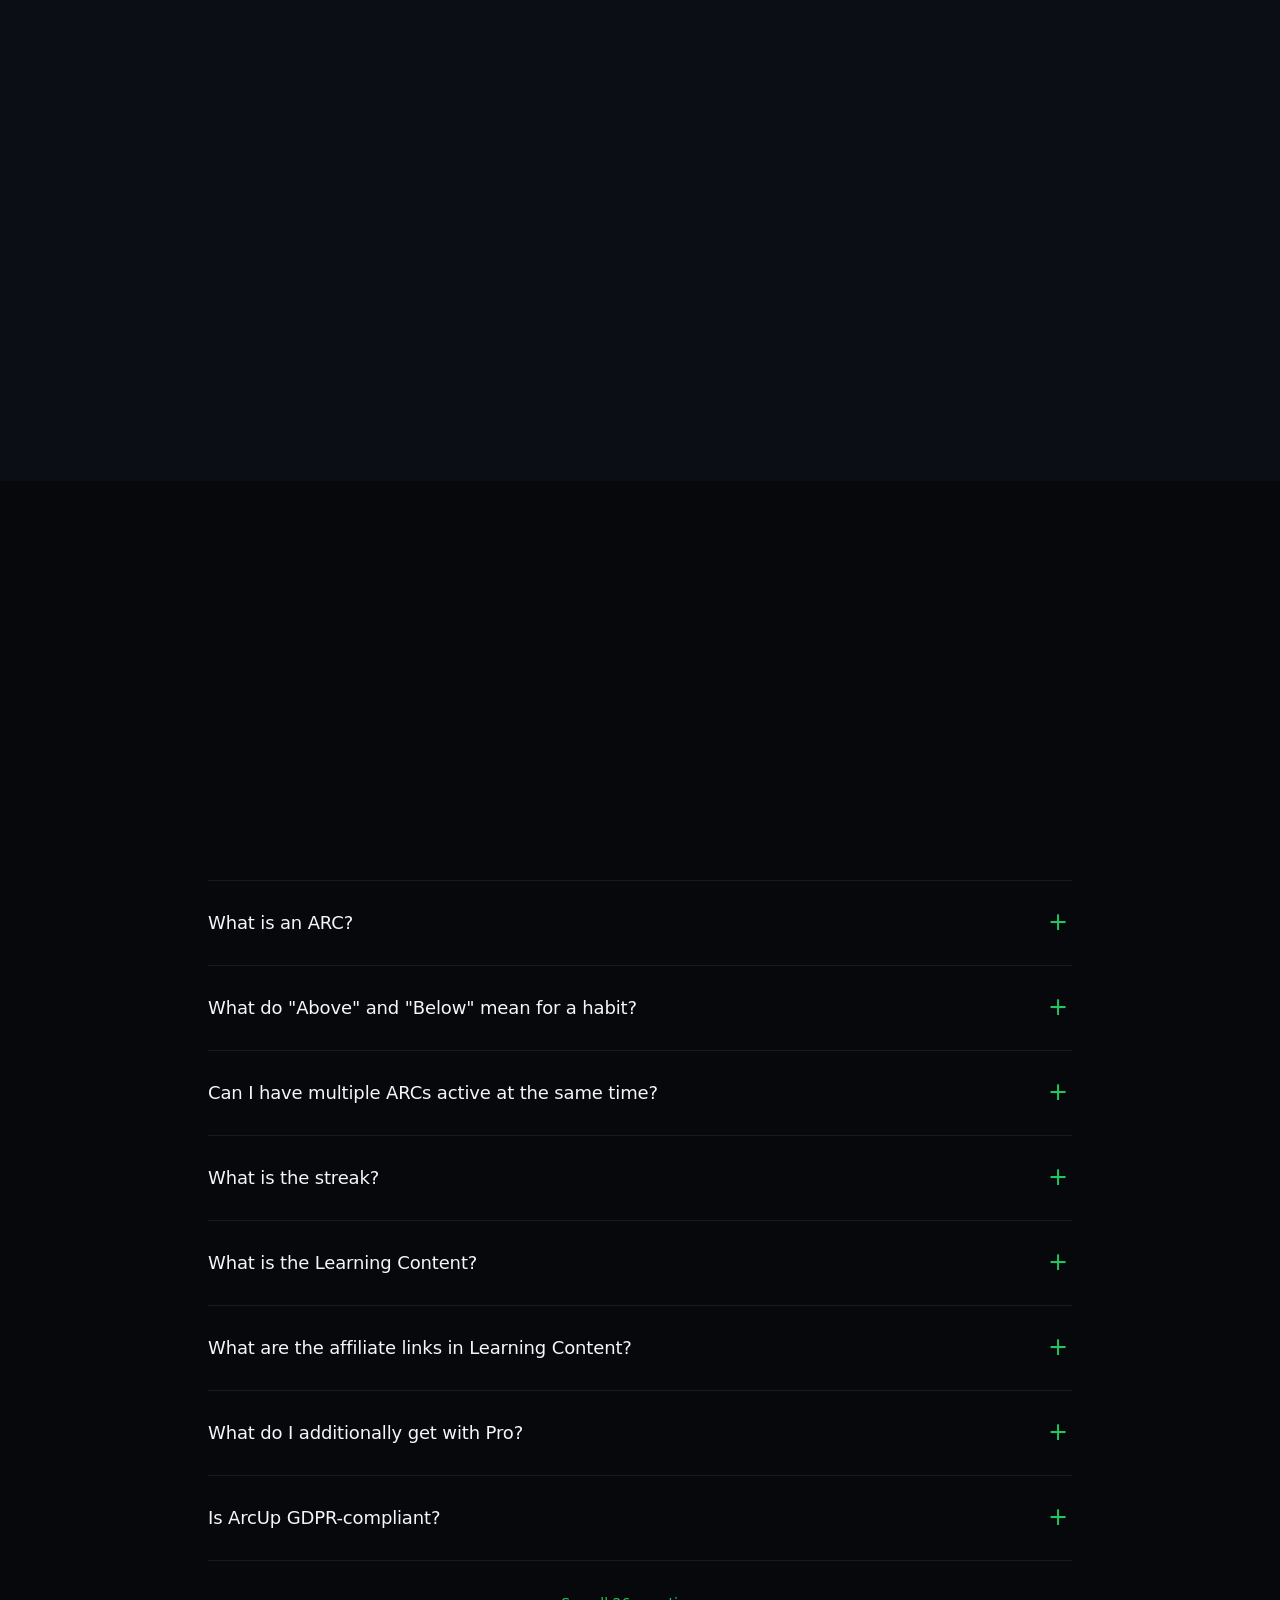
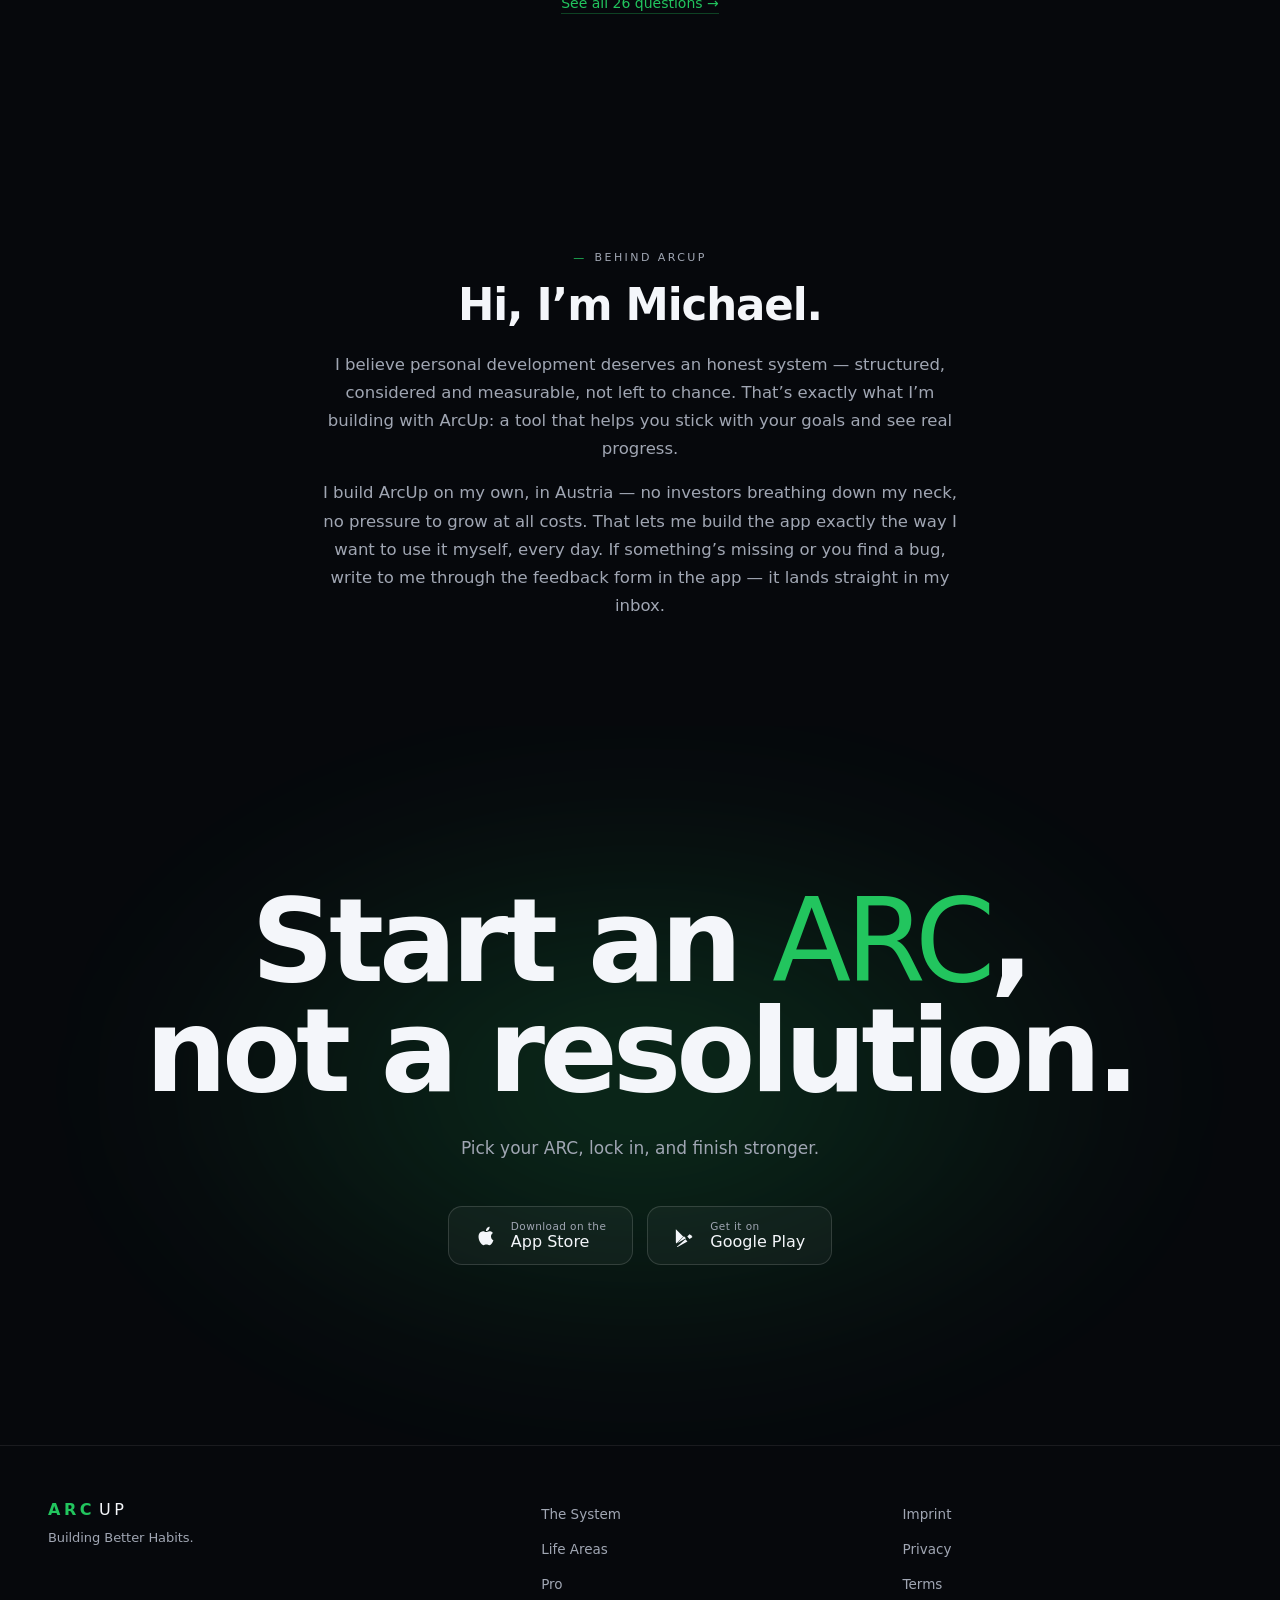
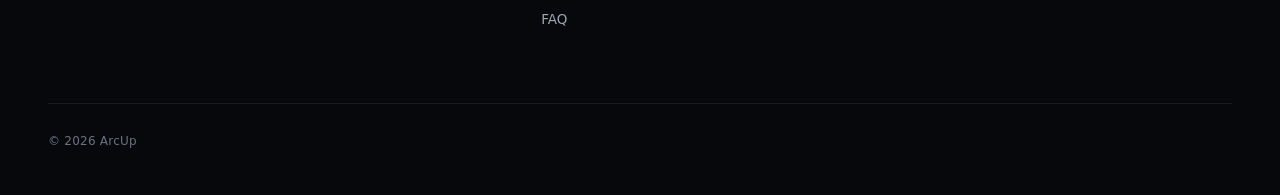
==== commit 0326b0dc: "Verbesserung" ====
--- a/index.html
+++ b/index.html
@@ -71,51 +71,52 @@
     <div class="hero-grid-lines"></div>
   </div>
 
-  <div class="container hero-inner">
-
-    <div class="hero-pill">
-      <span class="hero-pill-dot"></span>
-      <span data-i18n-html="hero.pill">iOS &amp; Android · Jetzt verfügbar</span>
-    </div>
-
-    <h1 class="hero-headline">
-      <span data-i18n="hero.headline1">Building</span>
-      <span data-i18n="hero.headline2">better</span>
-      <span class="hero-accent" data-i18n="hero.headline3">habits.</span>
-    </h1>
-
-    <p class="hero-rotator" aria-hidden="true"><span data-i18n="hero.rotPrefix">Für</span> <span class="hero-rotator-word" id="heroRotator">deinen Körper</span></p>
-
-    <p class="hero-sub" data-i18n-html="hero.sub">
-      Pick your ARC, lock in, and finish stronger.
-    </p>
-
-    <div class="hero-cta">
-      <a href="#download" class="btn btn-primary btn-lg" data-i18n="hero.ctaPrimary">App kostenlos laden</a>
-      <a href="#system" class="hero-secondary">
-        <span data-i18n="hero.ctaSecondary">So funktioniert ArcUp</span>
-        <svg width="14" height="14" viewBox="0 0 24 24" fill="none" stroke="currentColor" stroke-width="2" stroke-linecap="round" stroke-linejoin="round" aria-hidden="true"><path d="M5 12h14M13 5l7 7-7 7"/></svg>
-      </a>
-    </div>
-  </div>
-
-  <div class="hero-stage" id="heroStage" aria-hidden="false">
-    <div class="hero-stage-glow"></div>
-    <img src="./assets/marketing_new/2_ARCPage_ARCs-portrait.png" data-i18n-attr-alt="hero.altARCs" alt="ARCademy — ausgewählte ARCs" class="hero-phone hero-phone--left" />
-    <img src="./assets/marketing_new/1_Homepage-portrait.png" data-i18n-attr-alt="hero.altHome" alt="ArcUp Home — Tageserfüllung, Wochenerfüllung, Level und aktive ARCs" class="hero-phone hero-phone--center" fetchpriority="high" />
-    <img src="./assets/marketing_new/6_Compass-portrait.png" data-i18n-attr-alt="hero.altRef" alt="Compass — Lebensrad" class="hero-phone hero-phone--right" />
-    <img src="./assets/marketing_new/3_ARCPage_Habits-portrait.png" data-i18n-attr-alt="hero.altHabits" alt="ARCademy — Gewohnheiten-Bibliothek" class="hero-phone hero-phone--hidden" fetchpriority="low" />
-    <img src="./assets/marketing_new/4_Insights-portrait.png" data-i18n-attr-alt="hero.altInsights" alt="Insights — Level, Streak und Statistiken der Lebensbereiche" class="hero-phone hero-phone--hidden" fetchpriority="low" />
-    <img src="./assets/marketing_new/5_Discover-portrait.png" data-i18n-attr-alt="hero.altDiscover" alt="Discover — Lerninhalte und Lektionen" class="hero-phone hero-phone--hidden" fetchpriority="low" />
-  </div>
-
-  <div class="hero-stage-dots">
-    <button type="button" class="hero-stage-dot" data-i18n-attr-aria-label="hero.altARCs" aria-label="ARCademy — ausgewählte ARCs"></button>
-    <button type="button" class="hero-stage-dot is-active" data-i18n-attr-aria-label="hero.altHome" aria-label="ArcUp Home — Tageserfüllung, Wochenerfüllung, Level und aktive ARCs"></button>
-    <button type="button" class="hero-stage-dot" data-i18n-attr-aria-label="hero.altRef" aria-label="Compass — Lebensrad"></button>
-    <button type="button" class="hero-stage-dot" data-i18n-attr-aria-label="hero.altHabits" aria-label="ARCademy — Gewohnheiten-Bibliothek"></button>
-    <button type="button" class="hero-stage-dot" data-i18n-attr-aria-label="hero.altInsights" aria-label="Insights — Level, Streak und Statistiken der Lebensbereiche"></button>
-    <button type="button" class="hero-stage-dot" data-i18n-attr-aria-label="hero.altDiscover" aria-label="Discover — Lerninhalte und Lektionen"></button>
+  <div class="hero-split">
+
+    <div class="hero-copy">
+      <span class="hero-kicker" data-i18n="hero.kicker">Willkommen bei</span>
+
+      <h1 class="hero-brand">
+        <span class="hero-brand-arc">ARC</span><span class="hero-brand-up">UP</span>
+      </h1>
+
+      <p class="hero-tagline" data-i18n="hero.tagline">Building Better Habits</p>
+
+      <p class="hero-sub" data-i18n-html="hero.sub">
+        Pick your ARC, lock in, and finish stronger.
+      </p>
+    </div>
+
+    <div class="hero-showcase">
+      <div class="hero-stage-shell">
+    <button type="button" class="hero-stage-arrow hero-stage-arrow--prev" id="heroPrev" data-i18n-attr-aria-label="hero.prev" aria-label="Vorheriger Screenshot">
+      <svg width="20" height="20" viewBox="0 0 24 24" fill="none" stroke="currentColor" stroke-width="2" stroke-linecap="round" stroke-linejoin="round" aria-hidden="true"><path d="M15 18l-6-6 6-6"/></svg>
+    </button>
+
+    <div class="hero-stage" id="heroStage" aria-hidden="false">
+      <div class="hero-stage-glow"></div>
+      <img src="./assets/marketing_new/2_ARCPage_ARCs-portrait.webp" data-i18n-attr-alt="hero.altARCs" alt="ARCademy — ausgewählte ARCs" class="hero-phone hero-phone--left" />
+      <img src="./assets/marketing_new/1_Homepage-portrait.webp" data-i18n-attr-alt="hero.altHome" alt="ArcUp Home — Tageserfüllung, Wochenerfüllung, Level und aktive ARCs" class="hero-phone hero-phone--center" fetchpriority="high" />
+      <img src="./assets/marketing_new/6_Compass-portrait.webp" data-i18n-attr-alt="hero.altRef" alt="Compass — Lebensrad" class="hero-phone hero-phone--right" />
+      <img src="./assets/marketing_new/3_ARCPage_Habits-portrait.webp" data-i18n-attr-alt="hero.altHabits" alt="ARCademy — Gewohnheiten-Bibliothek" class="hero-phone hero-phone--hidden" fetchpriority="low" />
+      <img src="./assets/marketing_new/4_Insights-portrait.webp" data-i18n-attr-alt="hero.altInsights" alt="Insights — Level, Streak und Statistiken der Lebensbereiche" class="hero-phone hero-phone--hidden" fetchpriority="low" />
+      <img src="./assets/marketing_new/5_Discover-portrait.webp" data-i18n-attr-alt="hero.altDiscover" alt="Discover — Lerninhalte und Lektionen" class="hero-phone hero-phone--hidden" fetchpriority="low" />
+    </div>
+
+        <button type="button" class="hero-stage-arrow hero-stage-arrow--next" id="heroNext" data-i18n-attr-aria-label="hero.next" aria-label="Nächster Screenshot">
+          <svg width="20" height="20" viewBox="0 0 24 24" fill="none" stroke="currentColor" stroke-width="2" stroke-linecap="round" stroke-linejoin="round" aria-hidden="true"><path d="M9 6l6 6-6 6"/></svg>
+        </button>
+      </div>
+
+      <div class="hero-stage-dots">
+        <button type="button" class="hero-stage-dot" data-i18n-attr-aria-label="hero.altARCs" aria-label="ARCademy — ausgewählte ARCs"></button>
+        <button type="button" class="hero-stage-dot is-active" data-i18n-attr-aria-label="hero.altHome" aria-label="ArcUp Home — Tageserfüllung, Wochenerfüllung, Level und aktive ARCs"></button>
+        <button type="button" class="hero-stage-dot" data-i18n-attr-aria-label="hero.altRef" aria-label="Compass — Lebensrad"></button>
+        <button type="button" class="hero-stage-dot" data-i18n-attr-aria-label="hero.altHabits" aria-label="ARCademy — Gewohnheiten-Bibliothek"></button>
+        <button type="button" class="hero-stage-dot" data-i18n-attr-aria-label="hero.altInsights" aria-label="Insights — Level, Streak und Statistiken der Lebensbereiche"></button>
+        <button type="button" class="hero-stage-dot" data-i18n-attr-aria-label="hero.altDiscover" aria-label="Discover — Lerninhalte und Lektionen"></button>
+      </div>
+    </div>
   </div>
 
   <ul class="hero-trust">
@@ -286,7 +287,7 @@
         </ul>
       </div>
       <div class="showcase-art">
-        <img src="./assets/marketing_new/1_Homepage-portrait.png" data-i18n-attr-alt="sc1.alt" alt="ArcUp Home — Tages-, Wochen- und Level-Ringe mit aktivem Classic Winter ARC" />
+        <img src="./assets/marketing_new/1_Homepage-portrait.webp" data-i18n-attr-alt="sc1.alt" alt="ArcUp Home — Tages-, Wochen- und Level-Ringe mit aktivem Classic Winter ARC" />
       </div>
     </div>
   </div>
@@ -307,8 +308,8 @@
         </ul>
       </div>
       <div class="showcase-art showcase-art--duo">
-        <img src="./assets/marketing_new/2_ARCPage_ARCs-portrait.png" data-i18n-attr-alt="sc2.alt" alt="ARCademy — ARC-Tab mit fertigen Challenges, Suche und Filter" />
-        <img src="./assets/marketing_new/3_ARCPage_Habits-portrait.png" data-i18n-attr-alt="sc2.alt2" alt="ARCademy — Gewohnheiten-Tab mit Ober- und Unterkategorien" />
+        <img src="./assets/marketing_new/2_ARCPage_ARCs-portrait.webp" data-i18n-attr-alt="sc2.alt" alt="ARCademy — ARC-Tab mit fertigen Challenges, Suche und Filter" />
+        <img src="./assets/marketing_new/3_ARCPage_Habits-portrait.webp" data-i18n-attr-alt="sc2.alt2" alt="ARCademy — Gewohnheiten-Tab mit Ober- und Unterkategorien" />
       </div>
     </div>
   </div>
@@ -328,7 +329,7 @@
         </ul>
       </div>
       <div class="showcase-art">
-        <img src="./assets/marketing_new/4_Insights-portrait.png" data-i18n-attr-alt="sc3.alt" alt="Insights — Auswertungen aus deinen echten Logs" />
+        <img src="./assets/marketing_new/4_Insights-portrait.webp" data-i18n-attr-alt="sc3.alt" alt="Insights — Auswertungen aus deinen echten Logs" />
       </div>
     </div>
   </div>
@@ -347,7 +348,7 @@
         </ul>
       </div>
       <div class="showcase-art">
-        <img src="./assets/marketing_new/5_Discover-portrait.png" data-i18n-attr-alt="sc4.alt" alt="Discover — Lerninhalte mit eigenen redaktionellen ArcUp-Texten" />
+        <img src="./assets/marketing_new/5_Discover-portrait.webp" data-i18n-attr-alt="sc4.alt" alt="Discover — Lerninhalte mit eigenen redaktionellen ArcUp-Texten" />
       </div>
     </div>
   </div>
@@ -367,7 +368,7 @@
         </ul>
       </div>
       <div class="showcase-art">
-        <img src="./assets/marketing_new/6_Compass-portrait.png" data-i18n-attr-alt="sc5.alt" alt="Compass — Lebensrad-Radar über deine Lebensbereiche" />
+        <img src="./assets/marketing_new/6_Compass-portrait.webp" data-i18n-attr-alt="sc5.alt" alt="Compass — Lebensrad-Radar über deine Lebensbereiche" />
       </div>
     </div>
   </div>
--- a/css/styles.css
+++ b/css/styles.css
@@ -235,7 +235,7 @@
    ════════════════════════════════════════════════════════════ */
 .hero {
   position: relative;
-  padding: 180px 0 0;
+  padding: 150px 0 0;
   overflow: hidden;
   isolation: isolate;
   min-height: 100vh;
@@ -278,94 +278,93 @@
   -webkit-mask-image: radial-gradient(ellipse at center top, black 0%, transparent 70%);
 }
 
-/* Inner content — centered story */
-.hero-inner {
+/* Layout — stacked and centered by default (the mobile look); on wide
+ * screens the split media query below turns this into two columns:
+ * welcome copy on the left, the phone stage on the right. */
+.hero-split {
+  flex: 1;
+  width: 100%;
+  display: flex;
+  flex-direction: column;
+}
+.hero-copy {
   text-align: center;
   position: relative;
   z-index: 2;
-}
-
-.hero-pill {
-  display: inline-flex;
-  align-items: center;
-  gap: 10px;
-  font-size: 12px;
+  padding: 0 24px;
+}
+
+/* Welcome block — mirrors the app's landing slide: small uppercase kicker,
+ * the big ARC UP brand mark (ARC slides in from the left, UP from the
+ * right), the bold green tagline and the one-line sub. */
+.hero-kicker {
+  display: block;
+  font-size: 12.5px;
   font-weight: 500;
-  color: var(--text);
-  letter-spacing: 0.04em;
-  padding: 8px 16px 8px 12px;
-  border-radius: 999px;
-  border: 1px solid var(--hairline-2);
-  background: rgba(255,255,255,0.04);
-  backdrop-filter: blur(8px);
-  -webkit-backdrop-filter: blur(8px);
-  margin-bottom: 40px;
-}
-.hero-pill-dot {
-  width: 6px; height: 6px;
-  border-radius: 50%;
-  background: var(--accent);
-  box-shadow: 0 0 14px var(--accent);
-  animation: pulse 2.4s ease-in-out infinite;
-}
-@keyframes pulse {
-  0%, 100% { opacity: 1; transform: scale(1); }
-  50%      { opacity: 0.5; transform: scale(0.85); }
-}
-
-/* Massive 3-line headline */
-.hero-headline {
-  font-size: clamp(64px, 12vw, 180px);
-  line-height: 0.88;
-  letter-spacing: -0.055em;
-  font-weight: 500;
+  letter-spacing: 0.34em;
+  text-transform: uppercase;
+  color: var(--text-dim);
+  margin-bottom: 20px;
+}
+.hero-brand {
+  display: flex;
+  justify-content: center;
+  align-items: baseline;
+  gap: clamp(14px, 2.4vw, 30px);
+  font-size: clamp(58px, 9vw, 112px);
+  letter-spacing: 0.16em;
+  line-height: 1;
   color: var(--text);
   margin: 0 auto;
-  display: flex;
-  flex-direction: column;
-  gap: 4px;
-  max-width: 1100px;
-}
-.hero-headline span {
-  display: block;
-}
-.hero-accent {
+}
+.hero-brand-arc {
+  font-weight: 700;
   color: var(--accent);
-  font-style: normal;
+  text-shadow: 0 0 44px rgba(34, 197, 94, 0.35);
+}
+.hero-brand-up {
+  font-weight: 300;
+  color: var(--text-dim);
+}
+.hero-tagline {
+  margin-top: 24px;
+  font-size: clamp(19px, 2vw, 24px);
+  font-weight: 700;
+  letter-spacing: -0.01em;
+  color: var(--accent);
 }
 
 .hero-sub {
   max-width: 580px;
-  margin: 36px auto 0;
+  margin: 12px auto 0;
   font-size: clamp(15px, 1.25vw, 18px);
   line-height: 1.55;
   color: var(--text-mute);
   letter-spacing: -0.005em;
 }
 
-.hero-cta {
-  display: flex;
-  justify-content: center;
-  align-items: center;
-  gap: 28px;
-  margin-top: 44px;
-  flex-wrap: wrap;
-}
-.hero-secondary {
-  display: inline-flex;
-  align-items: center;
-  gap: 8px;
-  font-size: 14.5px;
-  font-weight: 500;
-  color: var(--text);
-  padding: 6px 4px;
-  border-bottom: 1px solid var(--hairline-2);
-  transition: color 0.2s ease, border-color 0.2s ease, gap 0.2s ease;
-}
-.hero-secondary:hover {
-  color: var(--accent);
-  border-bottom-color: var(--accent);
-  gap: 12px;
+/* Two-column hero on laptop/desktop: copy left, stage right — the whole
+ * highlight fits the first viewport. Mobile keeps the stacked app look. */
+@media (min-width: 1024px) {
+  .hero { padding-top: 96px; }
+  .hero-split {
+    display: grid;
+    grid-template-columns: minmax(340px, 440px) 1fr;
+    align-items: center;
+    gap: clamp(24px, 4vw, 72px);
+    max-width: 1320px;
+    margin: 0 auto;
+    padding: 0 48px;
+  }
+  .hero-copy { text-align: left; padding: 0; }
+  .hero-brand { justify-content: flex-start; font-size: clamp(52px, 6.4vw, 92px); }
+  .hero-sub { margin-left: 0; }
+  .hero-showcase { min-width: 0; }
+  .hero-stage-shell {
+    margin-top: 0;
+    --phone-w: clamp(200px, 20vw, 290px);
+  }
+  .hero-trust { margin: 20px auto 44px; }
 }
 
 /* The stage — swipeable 3D fan: three phones cycle through the left /
@@ -378,19 +377,62 @@
  * The static .hero-phone--left/center/right classes stay on the elements as
  * the no-JS fallback and as anchors for the one-time entrance animations;
  * the JS-managed .slot-* classes (specificity 0,2,0) override them. */
-.hero-stage {
+/* Shell wraps the stage plus the two arrow buttons: the sizing variables
+ * live here so stage AND arrows share them, and the arrows stay outside the
+ * stage's 3D tilt transform. */
+.hero-stage-shell {
   --phone-w: clamp(260px, 28vw, 380px);
   --fan-x: calc(var(--phone-w) * 0.70);
   --side-scale: 0.74;
+  position: relative;
+  margin-top: 56px;
+}
+.hero-stage {
   --drag: 0px;
   position: relative;
-  margin-top: 88px;
-  height: calc(var(--phone-w) * 1.852); /* PNGs are 1480x2740 */
+  height: calc(var(--phone-w) * 1.852); /* screenshots are 1480x2740 */
   z-index: 1;
   perspective: 1400px;
   transform-style: preserve-3d;
   transform: perspective(1200px) rotateX(var(--tilt-x, 0deg)) rotateY(var(--tilt-y, 0deg));
   touch-action: pan-y;
+}
+/* Prev/next arrows — the no-swipe path on desktop. Hidden on touch-only
+ * devices, where swiping the stage is the natural gesture. */
+.hero-stage-arrow {
+  position: absolute;
+  top: 50%;
+  translate: 0 -50%;
+  z-index: 3;
+  width: 46px;
+  height: 46px;
+  padding: 0;
+  border-radius: 50%;
+  border: 1px solid var(--hairline-2);
+  background: rgba(255, 255, 255, 0.045);
+  backdrop-filter: blur(6px);
+  -webkit-backdrop-filter: blur(6px);
+  color: var(--text-mute);
+  display: flex;
+  align-items: center;
+  justify-content: center;
+  cursor: pointer;
+  appearance: none;
+  transition: color 0.2s ease, border-color 0.2s ease, background 0.2s ease;
+}
+.hero-stage-arrow:hover {
+  color: var(--accent);
+  border-color: rgba(34, 197, 94, 0.5);
+  background: rgba(34, 197, 94, 0.08);
+}
+.hero-stage-arrow--prev {
+  left: max(12px, calc(50% - var(--fan-x) - var(--phone-w) * var(--side-scale) / 2 - 72px));
+}
+.hero-stage-arrow--next {
+  right: max(12px, calc(50% - var(--fan-x) - var(--phone-w) * var(--side-scale) / 2 - 72px));
+}
+@media (hover: none) and (pointer: coarse) {
+  .hero-stage-arrow { display: none; }
 }
 .hero-stage-glow {
   position: absolute;
@@ -482,7 +524,7 @@
   display: flex;
   justify-content: center;
   gap: 4px;
-  margin-top: 56px;
+  margin-top: 48px;
   position: relative;
   z-index: 2;
 }
@@ -513,23 +555,20 @@
   box-shadow: 0 0 10px rgba(34, 197, 94, 0.6);
 }
 
-/* Hero rotator — rotating life-area word under the headline */
-.hero-rotator {
-  margin: 20px auto 0;
-  font-size: clamp(17px, 1.9vw, 24px);
-  font-weight: 500;
-  letter-spacing: -0.01em;
-  color: var(--text-mute);
-  transition: opacity 0.3s ease, transform 0.3s ease;
-}
-.hero-rotator.swap { opacity: 0; transform: translateY(-8px); }
-.hero-rotator-word { display: inline-block; color: var(--accent); }
-
 /* ── Motion: staggered entrance, floating phones, breathing glow, reveal ──
  * Entrance keyframes only define `from`; the browser animates toward each
  * phone's natural state, so base opacity/position stay the single source
  * of truth. Float starts after the entrance has fully settled. */
 @media (prefers-reduced-motion: no-preference) {
+  /* Welcome entrance — mirrors the app landing: the brand words slide in
+   * from the sides while the block fades; tagline, sub and CTA follow. */
+  .hero-kicker { animation: heroFade 0.5s ease both; }
+  .hero-brand-arc { animation: brandArcIn 0.75s cubic-bezier(0.22, 1, 0.36, 1) both; }
+  .hero-brand-up { animation: brandUpIn 0.75s cubic-bezier(0.22, 1, 0.36, 1) both; }
+  .hero-tagline, .hero-sub {
+    animation: heroFadeUp 0.6s cubic-bezier(0.16, 1, 0.3, 1) 0.55s both;
+  }
+
   .hero-phone {
     transition: transform 0.7s cubic-bezier(0.22, 1, 0.36, 1),
                 opacity 0.7s ease,
@@ -564,6 +603,10 @@
   }
   .js-anim .reveal.is-visible { opacity: 1; transform: none; }
 }
+@keyframes heroFade   { from { opacity: 0; } }
+@keyframes heroFadeUp { from { opacity: 0; translate: 0 26px; } }
+@keyframes brandArcIn { from { opacity: 0; translate: -340px 0; } }
+@keyframes brandUpIn  { from { opacity: 0; translate: 340px 0; } }
 @keyframes phoneRise     { from { opacity: 0; translate: 0 60px; } }
 @keyframes phoneFanLeft  { from { opacity: 0; translate: 96px 36px; } }
 @keyframes phoneFanRight { from { opacity: 0; translate: -96px 36px; } }
@@ -1386,15 +1429,15 @@
 
 @media (max-width: 900px) {
   .section { padding: 100px 0; }
-  .hero { padding: 140px 0 0; min-height: 0; }
-  .hero-stage {
-    margin-top: 64px;
+  .hero { padding: 130px 0 0; min-height: 0; }
+  .hero-stage-shell {
+    margin-top: 48px;
     --phone-w: clamp(210px, 52vw, 340px);
     --fan-x: calc(var(--phone-w) * 0.60);
     --side-scale: 0.58;
   }
-  .hero-stage-dots { margin-top: 48px; }
-  .hero-trust { margin: 48px auto 64px; gap: 22px; }
+  .hero-stage-dots { margin-top: 44px; }
+  .hero-trust { margin: 44px auto 64px; gap: 22px; }
 
   .layers-grid { grid-template-columns: 1fr; }
   .principles { grid-template-columns: 1fr; gap: 16px; }
@@ -1450,12 +1493,9 @@
   }
   .nav-toggle { display: flex; }
 
-  .hero { padding: 120px 0 0; }
-  .hero-headline { font-size: clamp(56px, 16vw, 96px); }
+  .hero { padding: 110px 0 0; }
+  .hero-brand { font-size: clamp(48px, 15vw, 64px); }
   .hero-sub { font-size: 15px; max-width: 92%; }
-  .hero-cta { flex-direction: column; align-items: stretch; gap: 18px; }
-  .hero-cta .btn { width: 100%; }
-  .hero-secondary { justify-content: center; }
 
   .areas-grid { grid-template-columns: 1fr 1fr; }
   .area-desc { min-height: 0; }
